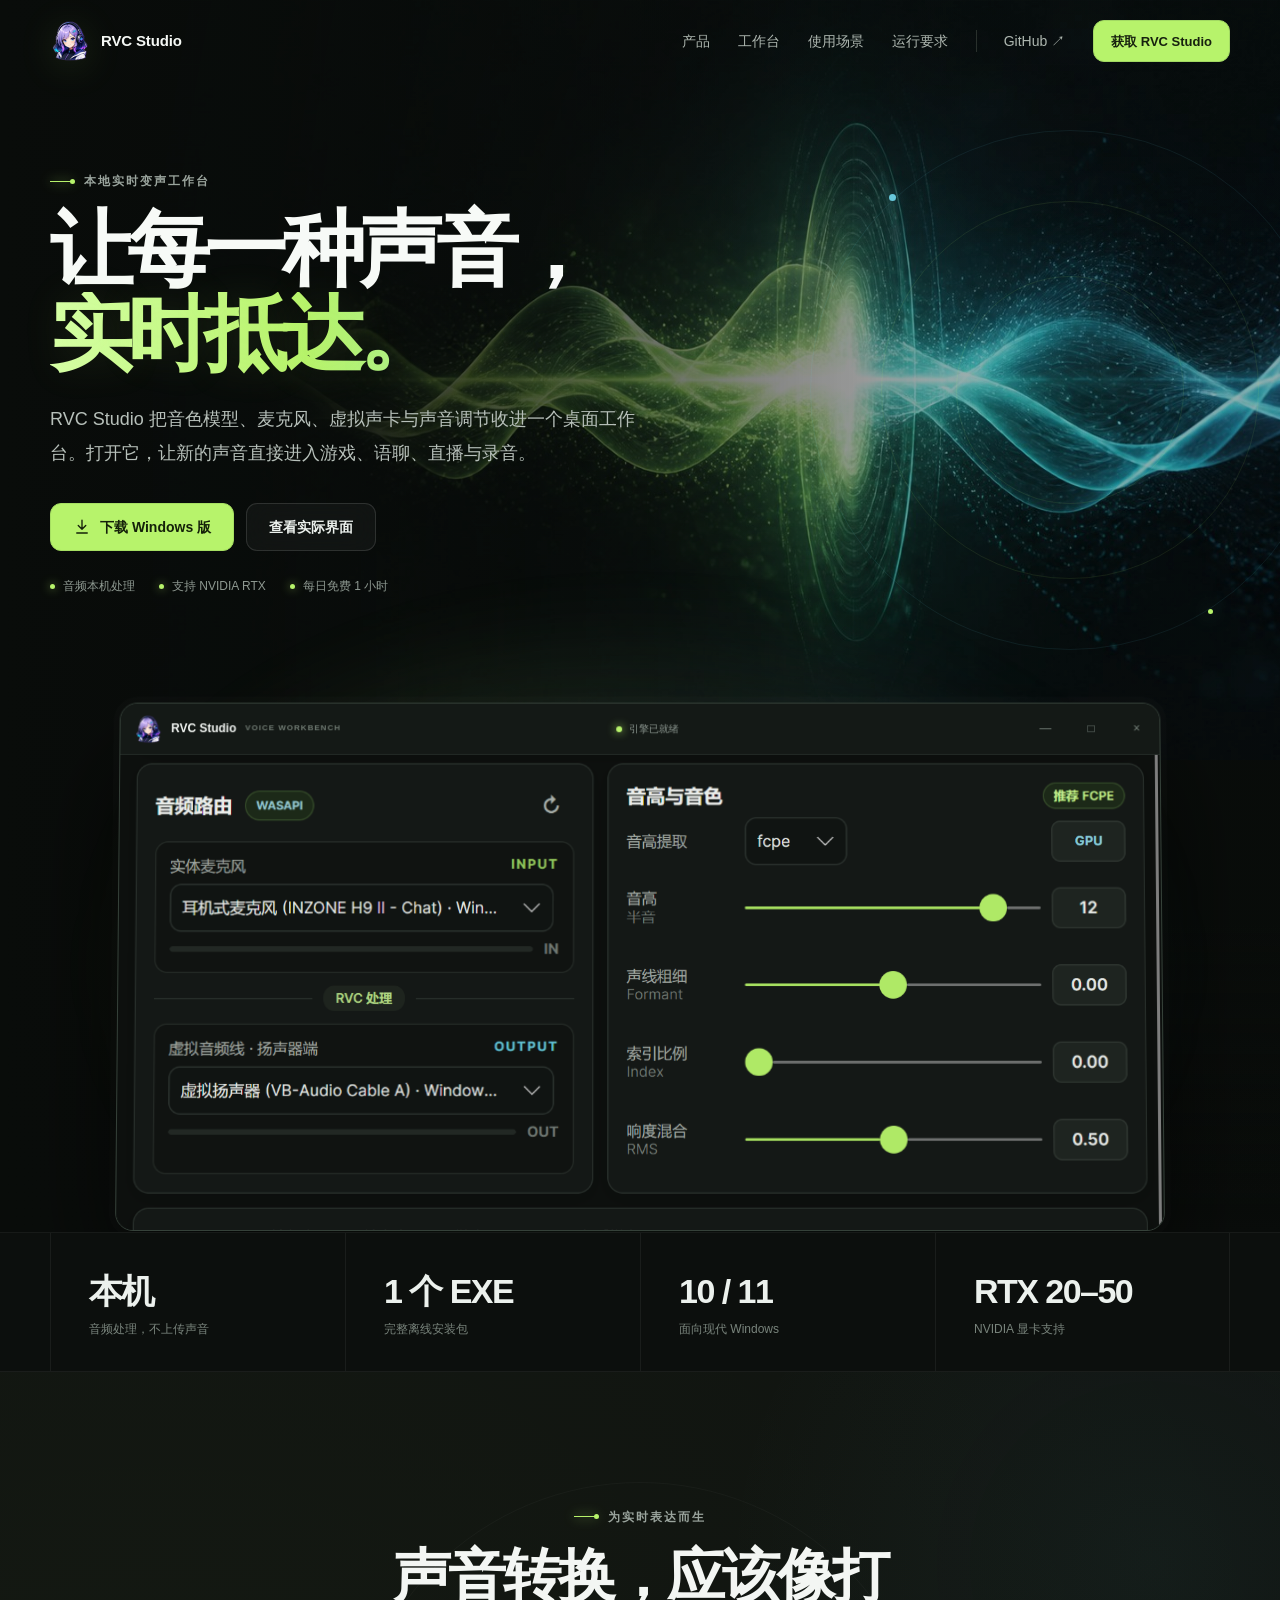
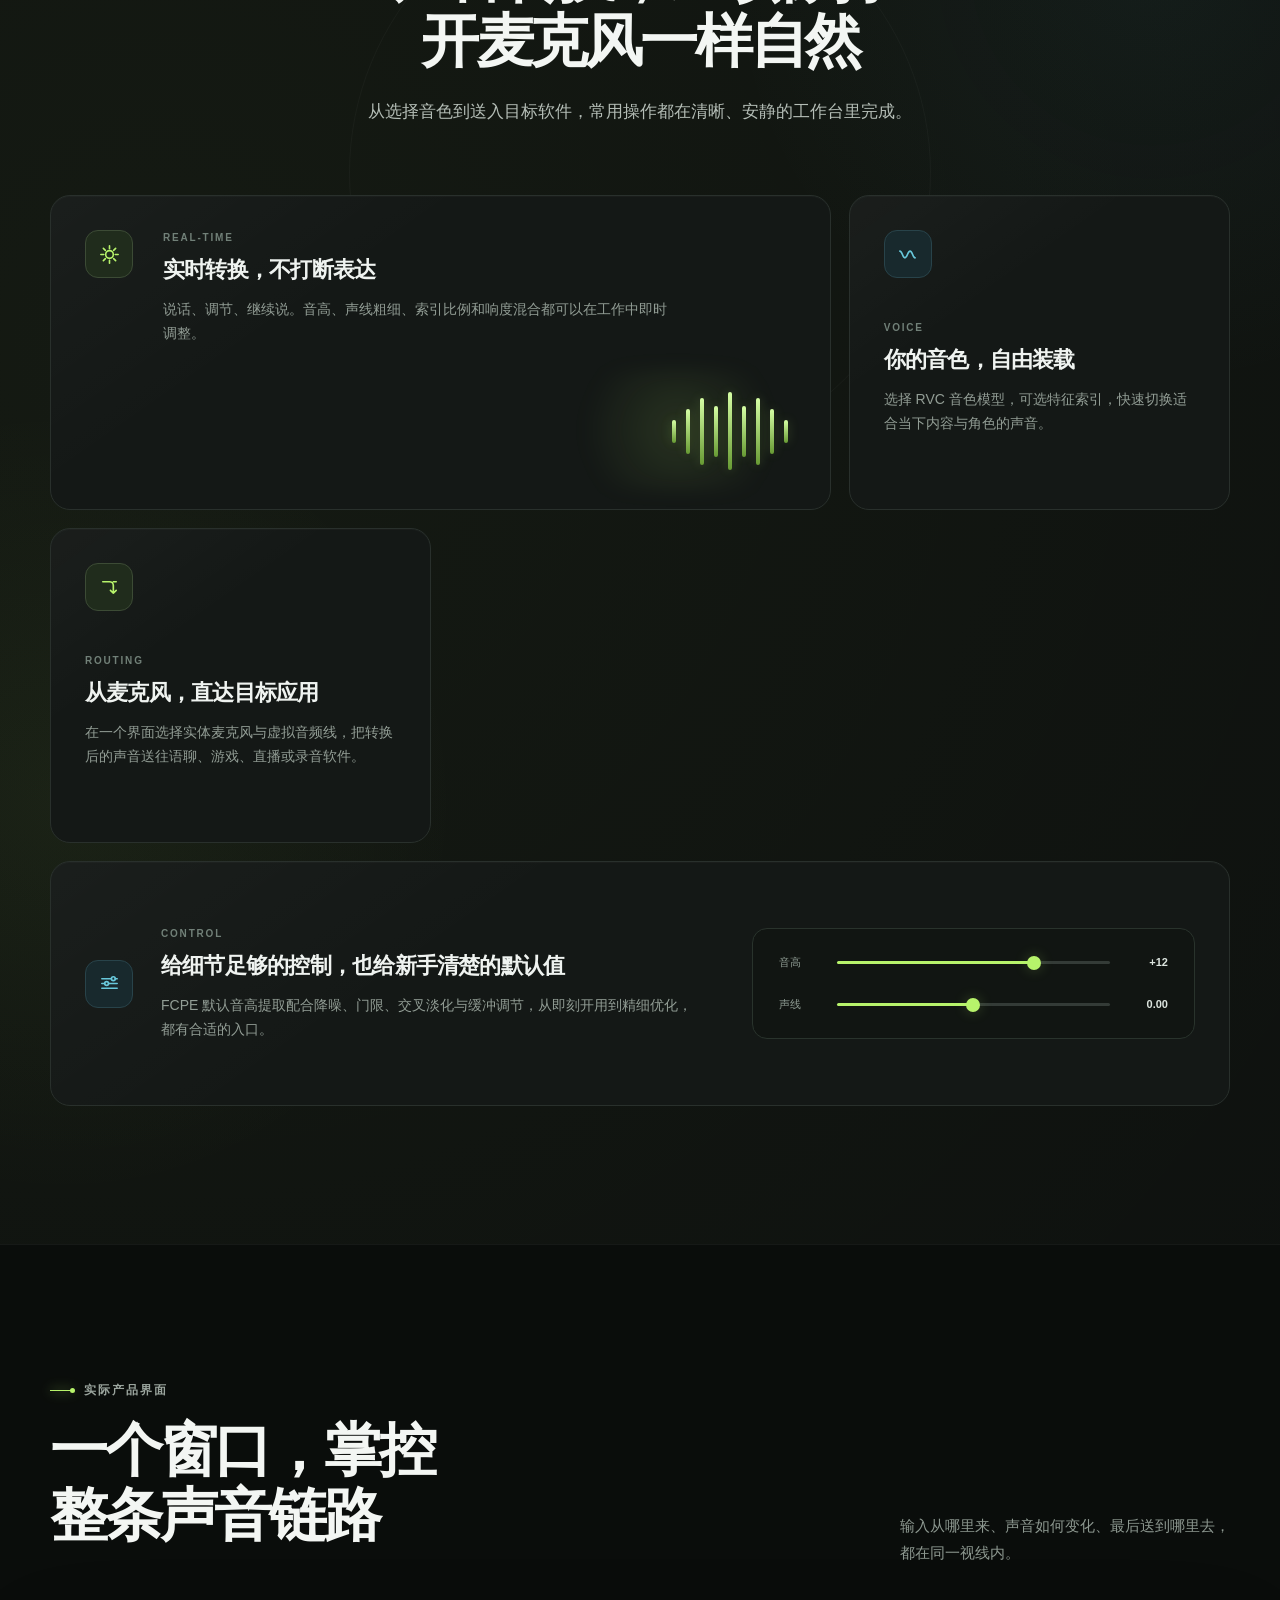
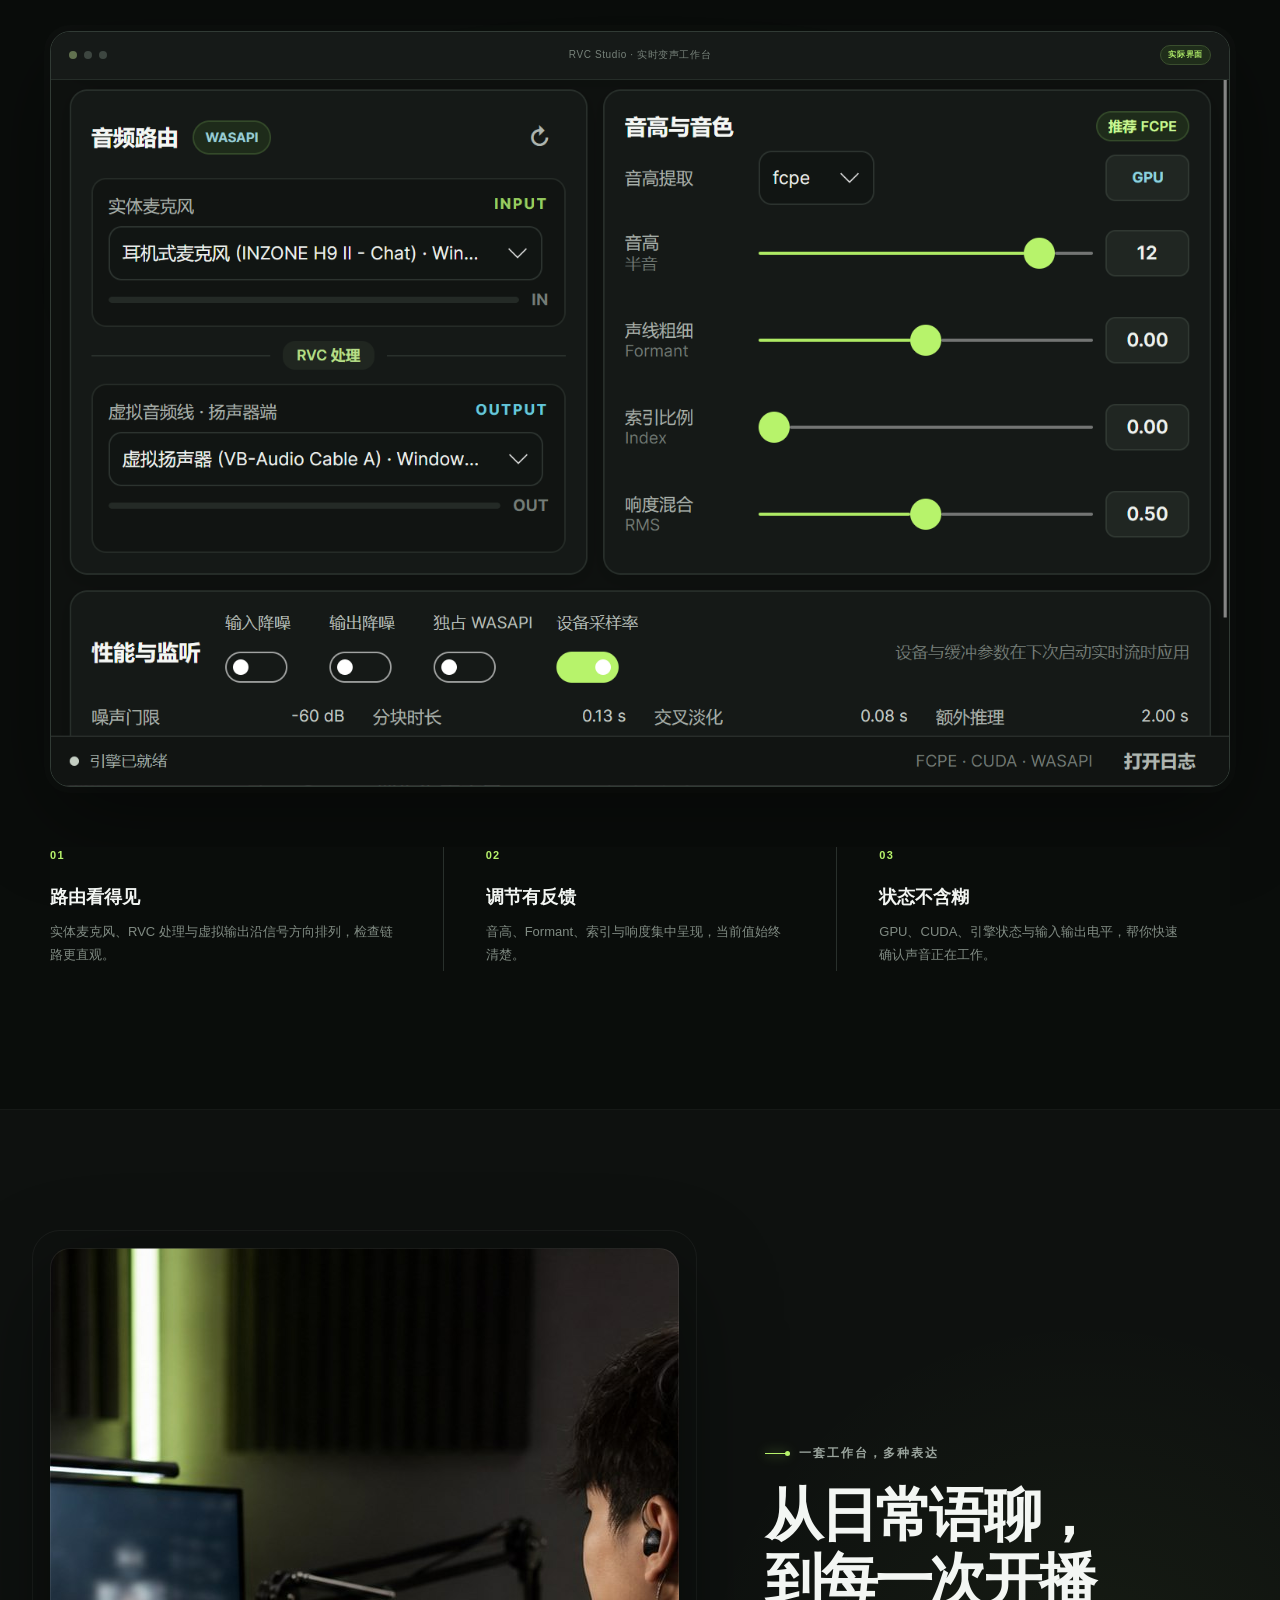
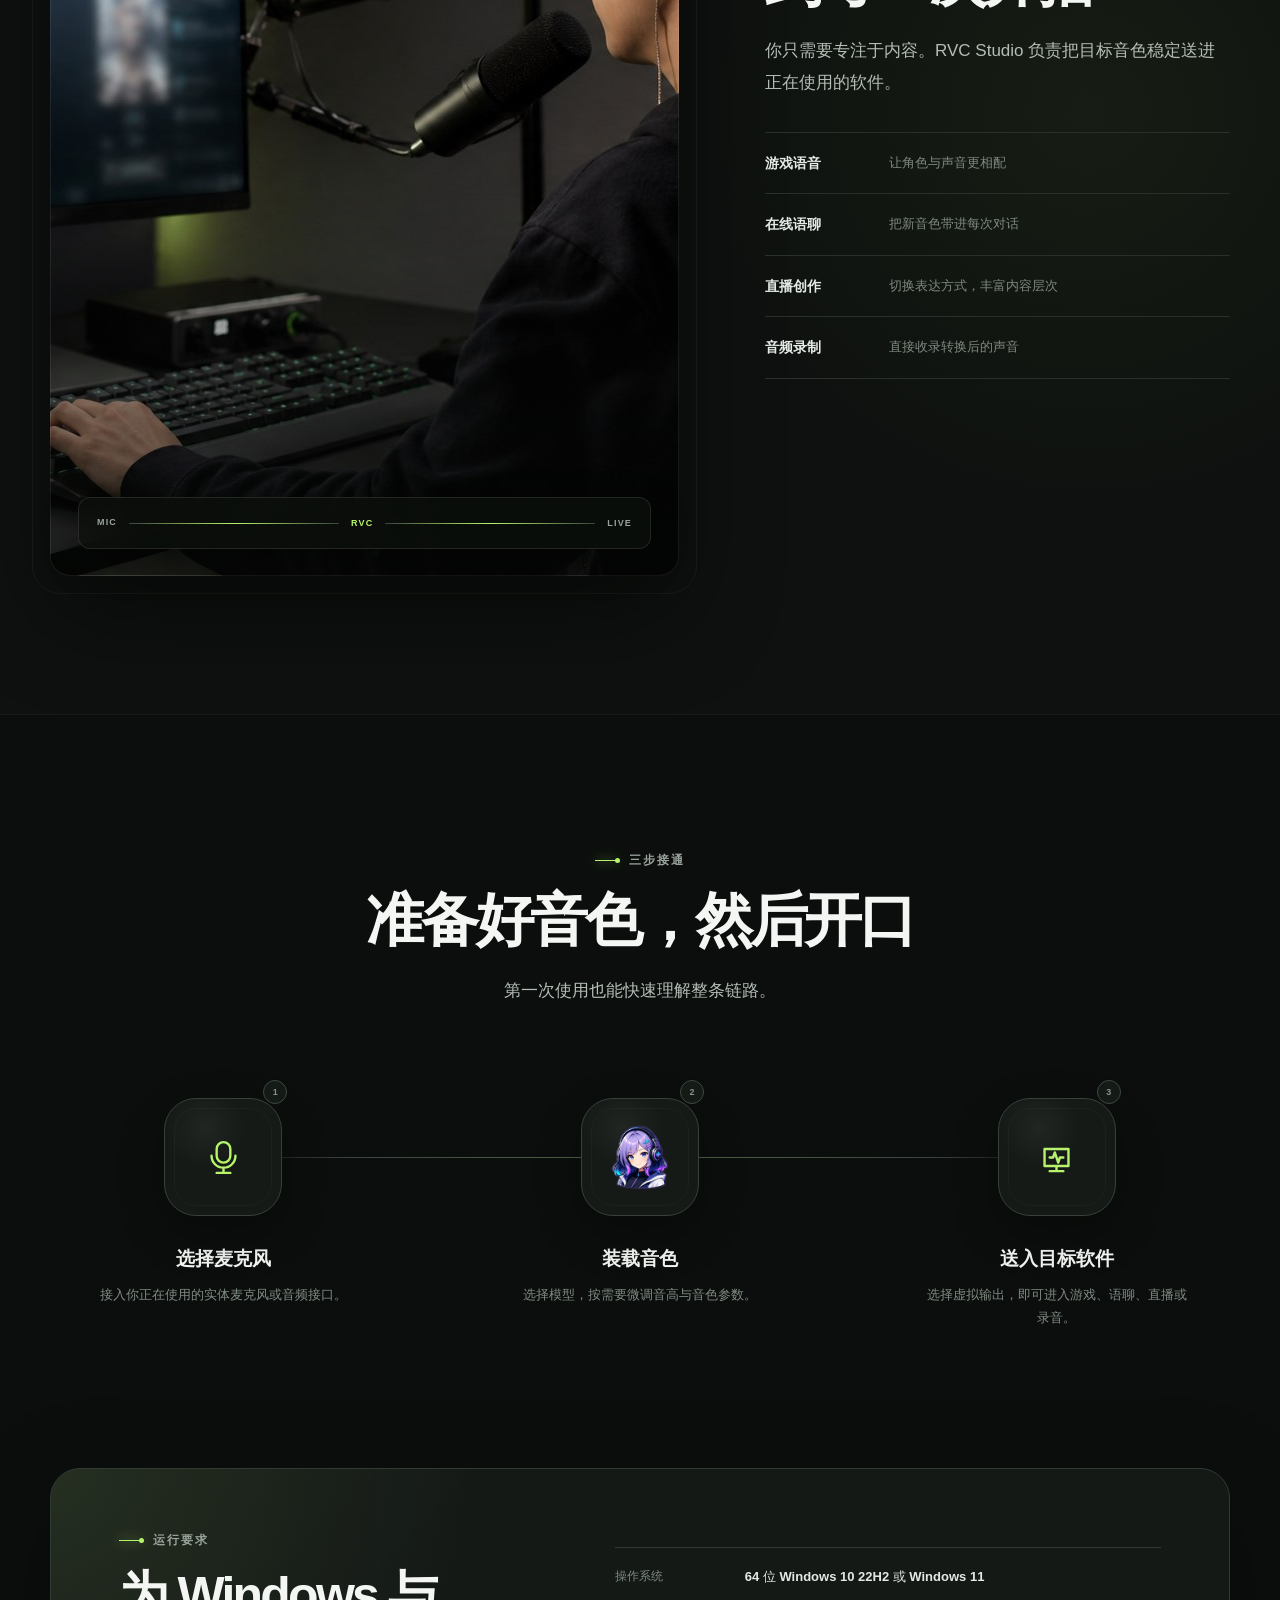
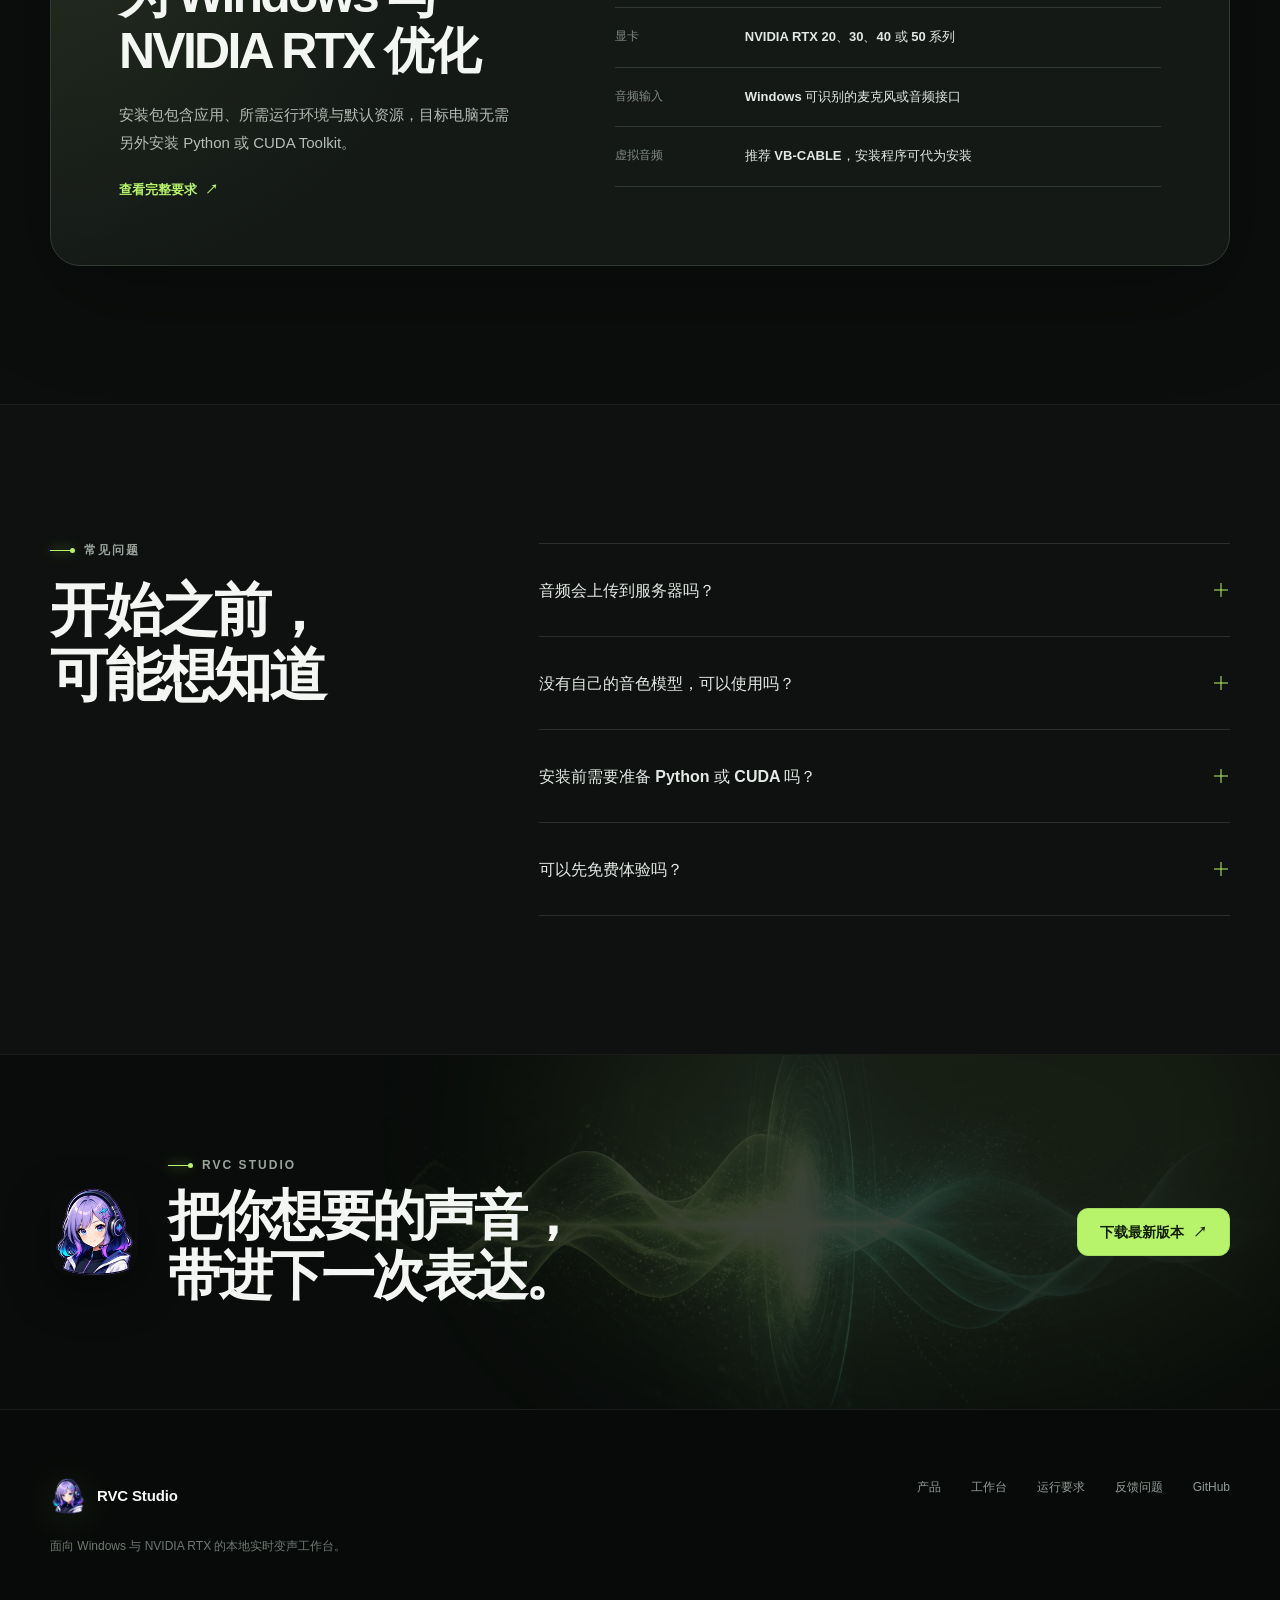
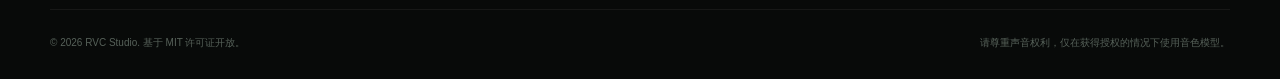
==== docs/index.html @ 5ab7fc89 "Add RVC Studio product website" ====
<!doctype html>
<html lang="zh-CN">
  <head>
    <meta charset="utf-8" />
    <meta name="viewport" content="width=device-width, initial-scale=1" />
    <meta
      name="description"
      content="RVC Studio 是面向 Windows 与 NVIDIA RTX 的本地实时变声工作台。一个窗口完成音色模型、音频路由与声音调节。"
    />
    <meta name="theme-color" content="#0e110f" />
    <meta property="og:type" content="website" />
    <meta property="og:locale" content="zh_CN" />
    <meta property="og:title" content="RVC Studio｜本地实时变声工作台" />
    <meta
      property="og:description"
      content="从麦克风到游戏、语聊、直播与录音，让你的声音实时抵达。"
    />
    <meta
      property="og:image"
      content="https://3egirlsdream.github.io/RvcStudio/assets/hero-wave.jpg"
    />
    <meta name="twitter:card" content="summary_large_image" />
    <title>RVC Studio｜本地实时变声工作台</title>
    <link rel="icon" type="image/png" href="assets/favicon.png" />
    <link rel="stylesheet" href="assets/styles.css" />
    <script src="assets/main.js" defer></script>
  </head>
  <body>
    <a class="skip-link" href="#main">跳到主要内容</a>

    <header class="site-header" data-header>
      <div class="nav-shell">
        <a class="brand" href="#top" aria-label="RVC Studio 首页">
          <img src="assets/rvc-studio-logo.png" alt="" width="40" height="40" />
          <span>RVC Studio</span>
        </a>

        <button
          class="nav-toggle"
          type="button"
          aria-label="打开导航"
          aria-expanded="false"
          aria-controls="site-nav"
          data-nav-toggle
        >
          <span></span><span></span>
        </button>

        <nav class="site-nav" id="site-nav" aria-label="主要导航" data-nav>
          <a href="#product">产品</a>
          <a href="#workspace">工作台</a>
          <a href="#scenes">使用场景</a>
          <a href="#requirements">运行要求</a>
          <a
            class="nav-github"
            href="https://github.com/3egirlsdream/RvcStudio"
            target="_blank"
            rel="noreferrer"
          >GitHub <span aria-hidden="true">↗</span></a>
          <a
            class="button button-small"
            href="https://github.com/3egirlsdream/RvcStudio/releases/latest"
            target="_blank"
            rel="noreferrer"
          >获取 RVC Studio</a>
        </nav>
      </div>
    </header>

    <main id="main">
      <section class="hero" id="top" aria-labelledby="hero-title">
        <div class="hero-backdrop" aria-hidden="true"></div>
        <div class="hero-grid" aria-hidden="true"></div>
        <div class="shell hero-content">
          <div class="hero-copy" data-reveal>
            <div class="eyebrow"><span></span> 本地实时变声工作台</div>
            <h1 id="hero-title">让每一种声音，<em>实时抵达。</em></h1>
            <p>
              RVC Studio 把音色模型、麦克风、虚拟声卡与声音调节收进一个桌面工作台。打开它，让新的声音直接进入游戏、语聊、直播与录音。
            </p>
            <div class="hero-actions">
              <a
                class="button button-primary"
                href="https://github.com/3egirlsdream/RvcStudio/releases/latest"
                target="_blank"
                rel="noreferrer"
              >
                <svg viewBox="0 0 24 24" aria-hidden="true"><path d="M12 3v12m0 0 5-5m-5 5-5-5M5 20h14" /></svg>
                下载 Windows 版
              </a>
              <a class="button button-quiet" href="#workspace">查看实际界面</a>
            </div>
            <div class="hero-notes" aria-label="产品特点">
              <span><i></i> 音频本机处理</span>
              <span><i></i> 支持 NVIDIA RTX</span>
              <span><i></i> 每日免费 1 小时</span>
            </div>
          </div>

          <div class="hero-orbit" aria-hidden="true">
            <span class="orbit-dot orbit-dot-one"></span>
            <span class="orbit-dot orbit-dot-two"></span>
          </div>

          <div class="app-stage" data-reveal>
            <div class="app-glow" aria-hidden="true"></div>
            <div class="window-frame">
              <div class="window-bar">
                <div class="window-brand">
                  <img src="assets/rvc-studio-logo.png" alt="" width="28" height="28" />
                  <span>RVC Studio</span>
                  <b>VOICE WORKBENCH</b>
                </div>
                <div class="window-status"><i></i> 引擎已就绪</div>
                <div class="window-controls" aria-hidden="true"><span>—</span><span>□</span><span>×</span></div>
              </div>
              <img
                src="assets/rvc-studio-workbench.png"
                alt="RVC Studio 实际工作台界面，展示音频路由、音高与音色、性能与监听控制"
                width="1515"
                height="909"
              />
            </div>
          </div>
        </div>
      </section>

      <section class="proof-strip" aria-label="RVC Studio 产品信息">
        <div class="shell proof-grid">
          <div data-reveal>
            <strong>本机</strong>
            <span>音频处理，不上传声音</span>
          </div>
          <div data-reveal>
            <strong>1 个 EXE</strong>
            <span>完整离线安装包</span>
          </div>
          <div data-reveal>
            <strong>10 / 11</strong>
            <span>面向现代 Windows</span>
          </div>
          <div data-reveal>
            <strong>RTX 20–50</strong>
            <span>NVIDIA 显卡支持</span>
          </div>
        </div>
      </section>

      <section class="section product-section" id="product" aria-labelledby="product-title">
        <div class="shell">
          <div class="section-heading centered" data-reveal>
            <div class="eyebrow"><span></span> 为实时表达而生</div>
            <h2 id="product-title">声音转换，应该像打开麦克风一样自然</h2>
            <p>从选择音色到送入目标软件，常用操作都在清晰、安静的工作台里完成。</p>
          </div>

          <div class="feature-grid">
            <article class="feature-card feature-card-large" data-reveal>
              <div class="feature-icon">
                <svg viewBox="0 0 24 24" aria-hidden="true"><path d="M12 3v3m0 12v3M3 12h3m12 0h3M5.6 5.6l2.1 2.1m8.6 8.6 2.1 2.1m0-12.8-2.1 2.1m-8.6 8.6-2.1 2.1" /><circle cx="12" cy="12" r="4" /></svg>
              </div>
              <div>
                <small>REAL-TIME</small>
                <h3>实时转换，不打断表达</h3>
                <p>说话、调节、继续说。音高、声线粗细、索引比例和响度混合都可以在工作中即时调整。</p>
              </div>
              <div class="mini-wave" aria-hidden="true">
                <span></span><span></span><span></span><span></span><span></span><span></span><span></span><span></span><span></span>
              </div>
            </article>

            <article class="feature-card" data-reveal>
              <div class="feature-icon feature-icon-cyan">
                <svg viewBox="0 0 24 24" aria-hidden="true"><path d="M4 8.5c2.7 0 2.7 7 5.3 7s2.7-7 5.4-7 2.6 7 5.3 7" /></svg>
              </div>
              <small>VOICE</small>
              <h3>你的音色，自由装载</h3>
              <p>选择 RVC 音色模型，可选特征索引，快速切换适合当下内容与角色的声音。</p>
            </article>

            <article class="feature-card" data-reveal>
              <div class="feature-icon">
                <svg viewBox="0 0 24 24" aria-hidden="true"><path d="M5 6h7a4 4 0 0 1 4 4v8m0 0-3-3m3 3 3-3M19 6h-3" /></svg>
              </div>
              <small>ROUTING</small>
              <h3>从麦克风，直达目标应用</h3>
              <p>在一个界面选择实体麦克风与虚拟音频线，把转换后的声音送往语聊、游戏、直播或录音软件。</p>
            </article>

            <article class="feature-card feature-card-wide" data-reveal>
              <div class="feature-icon feature-icon-cyan">
                <svg viewBox="0 0 24 24" aria-hidden="true"><path d="M4 7h10M4 17h16M18 7h2M4 12h3m4 0h9" /><circle cx="16" cy="7" r="2" /><circle cx="9" cy="12" r="2" /></svg>
              </div>
              <div>
                <small>CONTROL</small>
                <h3>给细节足够的控制，也给新手清楚的默认值</h3>
                <p>FCPE 默认音高提取配合降噪、门限、交叉淡化与缓冲调节，从即刻开用到精细优化，都有合适的入口。</p>
              </div>
              <div class="control-demo" aria-hidden="true">
                <div><span>音高</span><i style="--value: 72%"></i><b>+12</b></div>
                <div><span>声线</span><i style="--value: 50%"></i><b>0.00</b></div>
              </div>
            </article>
          </div>
        </div>
      </section>

      <section class="section workspace-section" id="workspace" aria-labelledby="workspace-title">
        <div class="shell">
          <div class="workspace-intro">
            <div class="section-heading" data-reveal>
              <div class="eyebrow"><span></span> 实际产品界面</div>
              <h2 id="workspace-title">一个窗口，掌控整条声音链路</h2>
            </div>
            <p data-reveal>输入从哪里来、声音如何变化、最后送到哪里去，都在同一视线内。</p>
          </div>

          <div class="workspace-frame" data-reveal>
            <div class="workspace-toolbar">
              <div><span></span><span></span><span></span></div>
              <p>RVC Studio · 实时变声工作台</p>
              <b>实际界面</b>
            </div>
            <img
              src="assets/rvc-studio-workbench.png"
              alt="RVC Studio 工作台实际截图"
              width="1515"
              height="909"
              loading="lazy"
            />
          </div>

          <div class="workspace-points">
            <article data-reveal>
              <span>01</span>
              <h3>路由看得见</h3>
              <p>实体麦克风、RVC 处理与虚拟输出沿信号方向排列，检查链路更直观。</p>
            </article>
            <article data-reveal>
              <span>02</span>
              <h3>调节有反馈</h3>
              <p>音高、Formant、索引与响度集中呈现，当前值始终清楚。</p>
            </article>
            <article data-reveal>
              <span>03</span>
              <h3>状态不含糊</h3>
              <p>GPU、CUDA、引擎状态与输入输出电平，帮你快速确认声音正在工作。</p>
            </article>
          </div>
        </div>
      </section>

      <section class="section scenes-section" id="scenes" aria-labelledby="scenes-title">
        <div class="shell scene-layout">
          <div class="scene-visual" data-reveal>
            <img
              src="assets/creator-studio.jpg"
              alt="创作者在桌面工作室中使用麦克风进行语音内容创作"
              width="1695"
              height="928"
              loading="lazy"
            />
            <div class="scene-signal" aria-hidden="true">
              <span>MIC</span><i></i><strong>RVC</strong><i></i><span>LIVE</span>
            </div>
          </div>
          <div class="scene-copy" data-reveal>
            <div class="eyebrow"><span></span> 一套工作台，多种表达</div>
            <h2 id="scenes-title">从日常语聊，到每一次开播</h2>
            <p>你只需要专注于内容。RVC Studio 负责把目标音色稳定送进正在使用的软件。</p>
            <div class="scene-list">
              <div><b>游戏语音</b><span>让角色与声音更相配</span></div>
              <div><b>在线语聊</b><span>把新音色带进每次对话</span></div>
              <div><b>直播创作</b><span>切换表达方式，丰富内容层次</span></div>
              <div><b>音频录制</b><span>直接收录转换后的声音</span></div>
            </div>
          </div>
        </div>
      </section>

      <section class="section route-section" aria-labelledby="route-title">
        <div class="shell">
          <div class="section-heading centered" data-reveal>
            <div class="eyebrow"><span></span> 三步接通</div>
            <h2 id="route-title">准备好音色，然后开口</h2>
            <p>第一次使用也能快速理解整条链路。</p>
          </div>
          <ol class="route-flow">
            <li data-reveal>
              <span>1</span>
              <div class="route-icon">
                <svg viewBox="0 0 24 24" aria-hidden="true"><rect x="8" y="3" width="8" height="12" rx="4" /><path d="M5 11a7 7 0 0 0 14 0M12 18v3m-4 0h8" /></svg>
              </div>
              <h3>选择麦克风</h3>
              <p>接入你正在使用的实体麦克风或音频接口。</p>
            </li>
            <li data-reveal>
              <span>2</span>
              <div class="route-icon route-icon-mark"><img src="assets/rvc-studio-logo.png" alt="" width="64" height="64" /></div>
              <h3>装载音色</h3>
              <p>选择模型，按需要微调音高与音色参数。</p>
            </li>
            <li data-reveal>
              <span>3</span>
              <div class="route-icon">
                <svg viewBox="0 0 24 24" aria-hidden="true"><path d="M5 7h14v10H5zM8 20h8M12 17v3" /><path d="M8 12h2l1-3 2 6 1-3h2" /></svg>
              </div>
              <h3>送入目标软件</h3>
              <p>选择虚拟输出，即可进入游戏、语聊、直播或录音。</p>
            </li>
          </ol>
        </div>
      </section>

      <section class="section requirements-section" id="requirements" aria-labelledby="requirements-title">
        <div class="shell requirements-card" data-reveal>
          <div class="requirements-copy">
            <div class="eyebrow"><span></span> 运行要求</div>
            <h2 id="requirements-title">为 Windows 与 NVIDIA RTX 优化</h2>
            <p>安装包包含应用、所需运行环境与默认资源，目标电脑无需另外安装 Python 或 CUDA Toolkit。</p>
            <a
              class="text-link"
              href="https://github.com/3egirlsdream/RvcStudio#运行要求"
              target="_blank"
              rel="noreferrer"
            >查看完整要求 <span aria-hidden="true">↗</span></a>
          </div>
          <dl class="requirements-list">
            <div><dt>操作系统</dt><dd>64 位 Windows 10 22H2 或 Windows 11</dd></div>
            <div><dt>显卡</dt><dd>NVIDIA RTX 20、30、40 或 50 系列</dd></div>
            <div><dt>音频输入</dt><dd>Windows 可识别的麦克风或音频接口</dd></div>
            <div><dt>虚拟音频</dt><dd>推荐 VB-CABLE，安装程序可代为安装</dd></div>
          </dl>
        </div>
      </section>

      <section class="section faq-section" aria-labelledby="faq-title">
        <div class="shell faq-layout">
          <div class="section-heading" data-reveal>
            <div class="eyebrow"><span></span> 常见问题</div>
            <h2 id="faq-title">开始之前，可能想知道</h2>
          </div>
          <div class="faq-list" data-faq>
            <details data-reveal>
              <summary>音频会上传到服务器吗？<span></span></summary>
              <p>不会。实时音频帧始终在本机完成处理。账号、会员与版本检查需要联网，但不会上传你的声音。</p>
            </details>
            <details data-reveal>
              <summary>没有自己的音色模型，可以使用吗？<span></span></summary>
              <p>可以。完整安装包包含可用的默认模型与索引，也可以随时换成自己的 RVC 音色资源。</p>
            </details>
            <details data-reveal>
              <summary>安装前需要准备 Python 或 CUDA 吗？<span></span></summary>
              <p>不需要。离线安装包已经包含程序与所需运行环境，按安装向导完成即可。</p>
            </details>
            <details data-reveal>
              <summary>可以先免费体验吗？<span></span></summary>
              <p>可以。未开通会员的设备每天有 1 小时免费实时变声额度，只在实时音频流运行时计时。</p>
            </details>
          </div>
        </div>
      </section>

      <section class="final-cta" id="download" aria-labelledby="download-title">
        <div class="final-wave" aria-hidden="true"></div>
        <div class="shell final-content" data-reveal>
          <img src="assets/rvc-studio-logo.png" alt="" width="88" height="88" loading="lazy" />
          <div>
            <div class="eyebrow"><span></span> RVC STUDIO</div>
            <h2 id="download-title">把你想要的声音，带进下一次表达。</h2>
          </div>
          <a
            class="button button-primary"
            href="https://github.com/3egirlsdream/RvcStudio/releases/latest"
            target="_blank"
            rel="noreferrer"
          >下载最新版本 <span aria-hidden="true">↗</span></a>
        </div>
      </section>
    </main>

    <footer class="site-footer">
      <div class="shell footer-main">
        <div>
          <a class="brand" href="#top">
            <img src="assets/rvc-studio-logo.png" alt="" width="36" height="36" loading="lazy" />
            <span>RVC Studio</span>
          </a>
          <p>面向 Windows 与 NVIDIA RTX 的本地实时变声工作台。</p>
        </div>
        <nav aria-label="页脚导航">
          <a href="#product">产品</a>
          <a href="#workspace">工作台</a>
          <a href="#requirements">运行要求</a>
          <a href="https://github.com/3egirlsdream/RvcStudio/issues" target="_blank" rel="noreferrer">反馈问题</a>
          <a href="https://github.com/3egirlsdream/RvcStudio" target="_blank" rel="noreferrer">GitHub</a>
        </nav>
      </div>
      <div class="shell footer-bottom">
        <p>© <span data-year></span> RVC Studio. 基于 MIT 许可证开放。</p>
        <p>请尊重声音权利，仅在获得授权的情况下使用音色模型。</p>
      </div>
    </footer>
  </body>
</html>
---- docs/assets/styles.css ----
:root {
  color-scheme: dark;
  --canvas: #0e110f;
  --canvas-deep: #090c0a;
  --surface: #141816;
  --surface-raised: #191e1b;
  --surface-soft: #111513;
  --line: #29302c;
  --line-bright: #3b463f;
  --text: #f2f5f2;
  --text-soft: #b4bdb6;
  --muted: #7d8880;
  --lime: #b7f36b;
  --lime-soft: #d6ffa5;
  --lime-dark: #6da62e;
  --cyan: #68c8db;
  --danger: #ff8f88;
  --shell: min(1180px, calc(100vw - 48px));
  --radius-sm: 12px;
  --radius: 20px;
  --radius-lg: 30px;
  --shadow: 0 28px 90px rgb(0 0 0 / 42%);
}

* {
  box-sizing: border-box;
}

html {
  scroll-behavior: smooth;
  scroll-padding-top: 100px;
}

body {
  margin: 0;
  min-width: 320px;
  overflow-x: hidden;
  background:
    radial-gradient(circle at 12% 24%, rgb(183 243 107 / 4%), transparent 25%),
    var(--canvas);
  color: var(--text);
  font-family: Inter, ui-sans-serif, -apple-system, BlinkMacSystemFont, "Segoe UI", "Microsoft YaHei", "PingFang SC", sans-serif;
  font-size: 16px;
  line-height: 1.6;
  -webkit-font-smoothing: antialiased;
}

body.nav-open {
  overflow: hidden;
}

::selection {
  background: rgb(183 243 107 / 28%);
  color: #fff;
}

img,
svg {
  display: block;
}

img {
  max-width: 100%;
}

a {
  color: inherit;
  text-decoration: none;
}

button,
a {
  -webkit-tap-highlight-color: transparent;
}

button,
input,
textarea,
select {
  font: inherit;
}

h1,
h2,
h3,
p {
  margin-top: 0;
}

h1,
h2,
h3 {
  text-wrap: balance;
}

p {
  text-wrap: pretty;
}

.shell {
  width: var(--shell);
  margin-inline: auto;
}

.skip-link {
  position: fixed;
  z-index: 1000;
  top: 10px;
  left: 10px;
  padding: 10px 16px;
  border-radius: 8px;
  background: var(--lime);
  color: #11190a;
  font-weight: 700;
  transform: translateY(-160%);
  transition: transform 0.2s ease;
}

.skip-link:focus {
  transform: translateY(0);
}

.site-header {
  position: fixed;
  z-index: 100;
  top: 0;
  right: 0;
  left: 0;
  border-bottom: 1px solid transparent;
  transition: background-color 0.25s ease, border-color 0.25s ease, backdrop-filter 0.25s ease;
}

.site-header.is-scrolled {
  border-color: rgb(255 255 255 / 7%);
  background: rgb(10 13 11 / 78%);
  backdrop-filter: blur(20px) saturate(130%);
}

.nav-shell {
  display: flex;
  align-items: center;
  justify-content: space-between;
  width: var(--shell);
  min-height: 82px;
  margin-inline: auto;
}

.brand {
  display: inline-flex;
  gap: 11px;
  align-items: center;
  color: #f5f8f5;
  font-size: 15px;
  font-weight: 720;
  letter-spacing: -0.01em;
}

.brand img {
  border-radius: 10px;
  filter: drop-shadow(0 5px 18px rgb(183 243 107 / 12%));
}

.site-nav {
  display: flex;
  gap: 28px;
  align-items: center;
}

.site-nav > a:not(.button) {
  position: relative;
  color: #aeb7b0;
  font-size: 14px;
  font-weight: 520;
  transition: color 0.2s ease;
}

.site-nav > a:not(.button)::after {
  position: absolute;
  right: 0;
  bottom: -8px;
  left: 0;
  height: 1px;
  background: var(--lime);
  content: "";
  transform: scaleX(0);
  transform-origin: right;
  transition: transform 0.2s ease;
}

.site-nav > a:not(.button):hover,
.site-nav > a:not(.button):focus-visible {
  color: #fff;
}

.site-nav > a:not(.button):hover::after,
.site-nav > a:not(.button):focus-visible::after {
  transform: scaleX(1);
  transform-origin: left;
}

.site-nav .nav-github {
  padding-left: 27px;
  border-left: 1px solid var(--line);
}

.nav-toggle {
  display: none;
}

.button {
  display: inline-flex;
  gap: 9px;
  align-items: center;
  justify-content: center;
  min-height: 48px;
  padding: 0 22px;
  border: 1px solid var(--line-bright);
  border-radius: 11px;
  background: rgb(28 34 30 / 70%);
  color: #ecf1ed;
  font-size: 14px;
  font-weight: 700;
  line-height: 1;
  white-space: nowrap;
  transition: border-color 0.2s ease, background-color 0.2s ease, color 0.2s ease, transform 0.2s ease, box-shadow 0.2s ease;
}

.button:hover {
  border-color: #56635b;
  background: #252c28;
  transform: translateY(-2px);
}

.button:focus-visible,
.site-nav a:focus-visible,
.text-link:focus-visible,
summary:focus-visible {
  outline: 2px solid var(--lime);
  outline-offset: 4px;
}

.button svg {
  width: 18px;
  height: 18px;
  fill: none;
  stroke: currentcolor;
  stroke-linecap: round;
  stroke-linejoin: round;
  stroke-width: 1.8;
}

.button-small {
  min-height: 42px;
  padding-inline: 17px;
  border-color: #a2d963;
  background: var(--lime);
  color: #17210e;
  font-size: 13px;
}

.button-small:hover,
.button-primary:hover {
  border-color: var(--lime-soft);
  background: var(--lime-soft);
  color: #121b0a;
  box-shadow: 0 10px 35px rgb(183 243 107 / 20%);
}

.button-primary {
  border-color: #a6df62;
  background: var(--lime);
  color: #142009;
}

.button-quiet {
  border-color: rgb(255 255 255 / 12%);
  background: rgb(255 255 255 / 4%);
  backdrop-filter: blur(14px);
}

.hero {
  position: relative;
  min-height: 1050px;
  overflow: clip;
  border-bottom: 1px solid rgb(255 255 255 / 6%);
  background: var(--canvas-deep);
}

.hero::before {
  position: absolute;
  z-index: 1;
  inset: 0;
  background:
    linear-gradient(90deg, #090c0a 0%, rgb(9 12 10 / 88%) 20%, rgb(9 12 10 / 14%) 76%),
    linear-gradient(0deg, #090c0a 0%, transparent 25%, transparent 78%, rgb(9 12 10 / 20%) 100%);
  content: "";
  pointer-events: none;
}

.hero-backdrop {
  position: absolute;
  inset: 0;
  background-image: url("hero-wave.jpg");
  background-position: 50% 0;
  background-repeat: no-repeat;
  background-size: auto 760px;
  filter: saturate(0.9) contrast(1.03);
  opacity: 0.78;
}

.hero-grid {
  position: absolute;
  inset: 0;
  background-image:
    linear-gradient(rgb(255 255 255 / 2.3%) 1px, transparent 1px),
    linear-gradient(90deg, rgb(255 255 255 / 2.3%) 1px, transparent 1px);
  background-size: 64px 64px;
  mask-image: linear-gradient(to bottom, rgb(0 0 0 / 48%), transparent 72%);
  opacity: 0.36;
}

.hero-content {
  position: relative;
  z-index: 2;
  padding-top: 174px;
}

.hero-copy {
  position: relative;
  z-index: 3;
  width: min(675px, 60vw);
}

.eyebrow {
  display: flex;
  gap: 10px;
  align-items: center;
  margin-bottom: 20px;
  color: #9aa49d;
  font-size: 12px;
  font-weight: 800;
  letter-spacing: 0.17em;
  line-height: 1.2;
  text-transform: uppercase;
}

.eyebrow span {
  position: relative;
  width: 24px;
  height: 1px;
  background: var(--lime);
  box-shadow: 0 0 12px var(--lime);
}

.eyebrow span::after {
  position: absolute;
  top: -2px;
  right: -1px;
  width: 5px;
  height: 5px;
  border-radius: 50%;
  background: var(--lime);
  content: "";
}

.hero h1 {
  max-width: 720px;
  margin-bottom: 27px;
  color: #f7faf7;
  font-size: clamp(52px, 6.5vw, 88px);
  font-weight: 730;
  letter-spacing: -0.07em;
  line-height: 1.01;
}

.hero h1 em {
  display: block;
  background: linear-gradient(90deg, #d6ffa6 0%, var(--lime) 38%, #8ee4d6 100%);
  background-clip: text;
  color: transparent;
  font-style: normal;
  text-shadow: 0 0 42px rgb(183 243 107 / 10%);
}

.hero-copy > p {
  max-width: 610px;
  margin-bottom: 33px;
  color: #b7c0ba;
  font-size: 18px;
  line-height: 1.85;
}

.hero-actions {
  display: flex;
  flex-wrap: wrap;
  gap: 12px;
}

.hero-notes {
  display: flex;
  flex-wrap: wrap;
  gap: 24px;
  margin-top: 26px;
  color: #8e9991;
  font-size: 12px;
}

.hero-notes span {
  display: inline-flex;
  gap: 8px;
  align-items: center;
}

.hero-notes i {
  width: 5px;
  height: 5px;
  border-radius: 50%;
  background: var(--lime);
  box-shadow: 0 0 10px rgb(183 243 107 / 70%);
}

.hero-orbit {
  position: absolute;
  z-index: 0;
  top: 130px;
  right: -100px;
  width: 520px;
  height: 520px;
  border: 1px solid rgb(104 200 219 / 9%);
  border-radius: 50%;
  animation: orbit-spin 32s linear infinite;
}

.hero-orbit::before,
.hero-orbit::after {
  position: absolute;
  border: 1px solid rgb(183 243 107 / 9%);
  border-radius: inherit;
  content: "";
}

.hero-orbit::before {
  inset: 70px;
}

.hero-orbit::after {
  inset: 145px;
}

.orbit-dot {
  position: absolute;
  border-radius: 50%;
  background: var(--cyan);
  box-shadow: 0 0 18px rgb(104 200 219 / 65%);
}

.orbit-dot-one {
  top: 63px;
  left: 78px;
  width: 7px;
  height: 7px;
}

.orbit-dot-two {
  right: 116px;
  bottom: 35px;
  width: 5px;
  height: 5px;
  background: var(--lime);
}

@keyframes orbit-spin {
  to { transform: rotate(360deg); }
}

.app-stage {
  position: relative;
  z-index: 3;
  width: min(1050px, 92vw);
  margin: 104px auto 0;
  perspective: 1500px;
}

.app-glow {
  position: absolute;
  z-index: -1;
  inset: -30px 5%;
  border-radius: 48%;
  background: linear-gradient(90deg, rgb(183 243 107 / 16%), rgb(104 200 219 / 14%));
  filter: blur(60px);
  opacity: 0.75;
}

.window-frame {
  position: relative;
  overflow: hidden;
  border: 1px solid #354139;
  border-radius: 18px;
  background: #101412;
  box-shadow:
    0 55px 120px rgb(0 0 0 / 65%),
    0 0 0 6px rgb(255 255 255 / 1.5%),
    inset 0 1px 0 rgb(255 255 255 / 7%);
  transform: rotateX(1.5deg);
  transform-origin: bottom center;
}

.window-frame > img {
  width: 100%;
  height: auto;
  aspect-ratio: 1515 / 690;
  object-fit: cover;
  object-position: top;
  opacity: 0.96;
}

.window-bar {
  display: grid;
  grid-template-columns: 1fr auto 1fr;
  align-items: center;
  height: 52px;
  padding-left: 14px;
  border-bottom: 1px solid #232a26;
  background: #141916;
}

.window-brand {
  display: flex;
  gap: 9px;
  align-items: center;
  min-width: 0;
  font-size: 12px;
  font-weight: 720;
}

.window-brand img {
  border-radius: 7px;
}

.window-brand b {
  color: #6f7a72;
  font-size: 8px;
  letter-spacing: 0.13em;
}

.window-status {
  display: flex;
  gap: 7px;
  align-items: center;
  color: #8d9891;
  font-size: 10px;
}

.window-status i {
  width: 6px;
  height: 6px;
  border-radius: 50%;
  background: var(--lime);
  box-shadow: 0 0 10px var(--lime);
}

.window-controls {
  display: flex;
  align-items: stretch;
  justify-content: flex-end;
  height: 100%;
  color: #758079;
}

.window-controls span {
  display: grid;
  width: 46px;
  place-items: center;
  font-size: 12px;
}

.proof-strip {
  position: relative;
  z-index: 4;
  border-bottom: 1px solid rgb(255 255 255 / 6%);
  background: #0c0f0d;
}

.proof-grid {
  display: grid;
  grid-template-columns: repeat(4, 1fr);
}

.proof-grid > div {
  display: flex;
  min-height: 138px;
  padding: 31px 38px;
  border-left: 1px solid rgb(255 255 255 / 6%);
  flex-direction: column;
  justify-content: center;
}

.proof-grid > div:last-child {
  border-right: 1px solid rgb(255 255 255 / 6%);
}

.proof-grid strong {
  margin-bottom: 2px;
  color: #ecf1ed;
  font-size: clamp(22px, 2.8vw, 34px);
  font-weight: 690;
  letter-spacing: -0.045em;
}

.proof-grid span {
  color: #79847c;
  font-size: 12px;
}

.section {
  position: relative;
  padding: 138px 0;
}

.section-heading {
  max-width: 650px;
}

.section-heading.centered {
  margin-inline: auto;
  text-align: center;
}

.section-heading.centered .eyebrow {
  justify-content: center;
}

.section-heading h2,
.requirements-copy h2,
.scene-copy h2,
.final-content h2 {
  margin-bottom: 22px;
  color: #f3f6f3;
  font-size: clamp(36px, 4.8vw, 58px);
  font-weight: 690;
  letter-spacing: -0.055em;
  line-height: 1.12;
}

.section-heading > p,
.scene-copy > p,
.requirements-copy > p {
  color: var(--text-soft);
  font-size: 17px;
  line-height: 1.85;
}

.product-section {
  overflow: hidden;
  background:
    radial-gradient(circle at 90% 13%, rgb(104 200 219 / 5%), transparent 25%),
    radial-gradient(circle at 5% 70%, rgb(183 243 107 / 5%), transparent 25%);
}

.product-section::before {
  position: absolute;
  top: 110px;
  left: 50%;
  width: 580px;
  height: 580px;
  border: 1px solid rgb(255 255 255 / 3%);
  border-radius: 50%;
  content: "";
  transform: translateX(-50%);
  pointer-events: none;
}

.feature-grid {
  display: grid;
  grid-template-columns: repeat(12, 1fr);
  gap: 18px;
  margin-top: 68px;
}

.feature-card {
  position: relative;
  display: flex;
  grid-column: span 4;
  min-height: 315px;
  overflow: hidden;
  padding: 34px;
  border: 1px solid var(--line);
  border-radius: var(--radius);
  background:
    linear-gradient(145deg, rgb(255 255 255 / 2.6%), transparent 35%),
    var(--surface);
  box-shadow: inset 0 1px 0 rgb(255 255 255 / 2.5%);
  flex-direction: column;
  transition: border-color 0.3s ease, transform 0.3s ease, background-color 0.3s ease;
}

.feature-card:hover {
  border-color: #435047;
  background-color: var(--surface-raised);
  transform: translateY(-5px);
}

.feature-card-large {
  grid-column: span 8;
  flex-direction: row;
}

.feature-card-wide {
  grid-column: span 12;
  display: grid;
  grid-template-columns: auto minmax(0, 1fr) minmax(340px, 0.75fr);
  min-height: 245px;
  align-items: center;
}

.feature-icon {
  display: grid;
  width: 48px;
  height: 48px;
  margin-bottom: 42px;
  border: 1px solid #3c4b35;
  border-radius: 13px;
  background: #202c1c;
  color: var(--lime);
  flex: 0 0 auto;
  place-items: center;
}

.feature-icon-cyan {
  border-color: #28434a;
  background: #18292d;
  color: var(--cyan);
}

.feature-icon svg {
  width: 23px;
  height: 23px;
  fill: none;
  stroke: currentcolor;
  stroke-linecap: round;
  stroke-linejoin: round;
  stroke-width: 1.7;
}

.feature-card-large .feature-icon {
  margin: 0 30px 0 0;
}

.feature-card-wide .feature-icon {
  margin: 0 28px 0 0;
}

.feature-card small {
  display: block;
  margin-bottom: 10px;
  color: #718078;
  font-size: 10px;
  font-weight: 800;
  letter-spacing: 0.18em;
}

.feature-card h3 {
  margin-bottom: 13px;
  color: #eff3f0;
  font-size: 22px;
  font-weight: 650;
  letter-spacing: -0.035em;
  line-height: 1.25;
}

.feature-card p {
  max-width: 540px;
  margin-bottom: 0;
  color: #929d95;
  font-size: 14px;
  line-height: 1.75;
}

.mini-wave {
  position: absolute;
  right: 42px;
  bottom: 39px;
  display: flex;
  gap: 10px;
  align-items: center;
  height: 78px;
}

.mini-wave::before {
  position: absolute;
  right: -20px;
  bottom: -20px;
  width: 260px;
  height: 120px;
  background: radial-gradient(circle, rgb(183 243 107 / 12%), transparent 67%);
  content: "";
  filter: blur(10px);
}

.mini-wave span {
  position: relative;
  width: 4px;
  height: 30%;
  border-radius: 99px;
  background: linear-gradient(to top, #679a33, var(--lime-soft));
  box-shadow: 0 0 11px rgb(183 243 107 / 22%);
  animation: wave-pulse 1.8s ease-in-out infinite alternate;
}

.mini-wave span:nth-child(2),
.mini-wave span:nth-child(8) { height: 58%; animation-delay: -0.4s; }
.mini-wave span:nth-child(3),
.mini-wave span:nth-child(7) { height: 86%; animation-delay: -0.8s; }
.mini-wave span:nth-child(4),
.mini-wave span:nth-child(6) { height: 65%; animation-delay: -1.2s; }
.mini-wave span:nth-child(5) { height: 100%; animation-delay: -0.2s; }

@keyframes wave-pulse {
  from { transform: scaleY(0.65); opacity: 0.65; }
  to { transform: scaleY(1); opacity: 1; }
}

.control-demo {
  display: flex;
  gap: 24px;
  padding: 25px 26px;
  border: 1px solid #29332c;
  border-radius: 15px;
  background: #111512;
  flex-direction: column;
}

.control-demo > div {
  display: grid;
  grid-template-columns: 44px 1fr 44px;
  gap: 14px;
  align-items: center;
  color: #8c9990;
  font-size: 11px;
}

.control-demo i {
  position: relative;
  height: 3px;
  border-radius: 99px;
  background: linear-gradient(90deg, var(--lime) 0 var(--value), #343b37 var(--value) 100%);
}

.control-demo i::after {
  position: absolute;
  top: 50%;
  left: var(--value);
  width: 14px;
  height: 14px;
  border-radius: 50%;
  background: var(--lime);
  box-shadow: 0 0 14px rgb(183 243 107 / 24%);
  content: "";
  transform: translate(-50%, -50%);
}

.control-demo b {
  color: #dce4de;
  font-size: 11px;
  font-weight: 650;
  text-align: right;
}

.workspace-section {
  overflow: hidden;
  border-top: 1px solid rgb(255 255 255 / 5%);
  border-bottom: 1px solid rgb(255 255 255 / 5%);
  background: #0a0d0b;
}

.workspace-section::before {
  position: absolute;
  top: 25%;
  right: 0;
  left: 0;
  height: 540px;
  background: radial-gradient(ellipse at center, rgb(183 243 107 / 9%), transparent 67%);
  content: "";
  filter: blur(25px);
}

.workspace-intro {
  position: relative;
  display: grid;
  grid-template-columns: 1.4fr 0.6fr;
  gap: 80px;
  align-items: end;
}

.workspace-intro > p {
  margin-bottom: 4px;
  color: #8d9890;
  font-size: 15px;
  line-height: 1.8;
}

.workspace-frame {
  position: relative;
  margin-top: 61px;
  overflow: hidden;
  border: 1px solid #313b35;
  border-radius: 20px;
  background: #0d110f;
  box-shadow: var(--shadow), 0 0 0 6px rgb(255 255 255 / 1.3%);
}

.workspace-toolbar {
  display: grid;
  grid-template-columns: 1fr auto 1fr;
  align-items: center;
  height: 48px;
  padding: 0 18px;
  border-bottom: 1px solid #252d28;
  background: #161a18;
}

.workspace-toolbar > div {
  display: flex;
  gap: 7px;
}

.workspace-toolbar > div span {
  width: 8px;
  height: 8px;
  border-radius: 50%;
  background: #3d4640;
}

.workspace-toolbar > div span:first-child { background: #61714f; }
.workspace-toolbar p {
  margin: 0;
  color: #77827a;
  font-size: 10px;
  letter-spacing: 0.06em;
}

.workspace-toolbar b {
  justify-self: end;
  padding: 3px 7px;
  border: 1px solid #3a4e2e;
  border-radius: 99px;
  background: #1f2d1a;
  color: #aeea68;
  font-size: 8px;
  letter-spacing: 0.08em;
}

.workspace-frame > img {
  width: 100%;
  height: auto;
}

.workspace-points {
  position: relative;
  display: grid;
  grid-template-columns: repeat(3, 1fr);
  gap: 1px;
  margin-top: 60px;
  background: var(--line);
}

.workspace-points article {
  padding: 0 42px 5px 0;
  background: #0a0d0b;
}

.workspace-points article:not(:first-child) {
  padding-left: 42px;
}

.workspace-points span {
  display: block;
  margin-bottom: 18px;
  color: var(--lime);
  font-size: 11px;
  font-weight: 800;
  letter-spacing: 0.12em;
}

.workspace-points h3 {
  margin-bottom: 9px;
  font-size: 18px;
  font-weight: 640;
}

.workspace-points p {
  margin: 0;
  color: #808b83;
  font-size: 13px;
  line-height: 1.75;
}

.scenes-section {
  background:
    radial-gradient(circle at 85% 50%, rgb(183 243 107 / 5%), transparent 32%),
    var(--canvas);
}

.scene-layout {
  display: grid;
  grid-template-columns: minmax(0, 1.15fr) minmax(380px, 0.85fr);
  gap: 86px;
  align-items: center;
}

.scene-visual {
  position: relative;
}

.scene-visual::before {
  position: absolute;
  z-index: -1;
  inset: -18px;
  border: 1px solid rgb(255 255 255 / 5%);
  border-radius: 28px;
  content: "";
}

.scene-visual img {
  width: 100%;
  min-height: 540px;
  border-radius: 20px;
  box-shadow: 0 35px 100px rgb(0 0 0 / 45%);
  object-fit: cover;
  object-position: center;
}

.scene-visual::after {
  position: absolute;
  inset: 0;
  border: 1px solid rgb(255 255 255 / 8%);
  border-radius: 20px;
  background: linear-gradient(180deg, transparent 55%, rgb(7 10 8 / 55%));
  content: "";
  pointer-events: none;
}

.scene-signal {
  position: absolute;
  z-index: 2;
  right: 28px;
  bottom: 27px;
  left: 28px;
  display: grid;
  grid-template-columns: auto 1fr auto 1fr auto;
  gap: 12px;
  align-items: center;
  min-height: 52px;
  padding: 0 18px;
  border: 1px solid rgb(255 255 255 / 10%);
  border-radius: 12px;
  background: rgb(12 16 13 / 76%);
  box-shadow: 0 12px 35px rgb(0 0 0 / 35%);
  backdrop-filter: blur(16px);
}

.scene-signal span,
.scene-signal strong {
  color: #99a39c;
  font-size: 9px;
  font-weight: 800;
  letter-spacing: 0.13em;
}

.scene-signal strong {
  color: var(--lime);
}

.scene-signal i {
  height: 1px;
  background: linear-gradient(90deg, #39433d, var(--lime), #39433d);
}

.scene-copy .eyebrow {
  margin-bottom: 23px;
}

.scene-copy > p {
  margin-bottom: 34px;
}

.scene-list {
  border-top: 1px solid var(--line);
}

.scene-list > div {
  display: grid;
  grid-template-columns: 100px 1fr;
  gap: 24px;
  padding: 19px 0;
  border-bottom: 1px solid var(--line);
  align-items: center;
}

.scene-list b {
  color: #e5eae6;
  font-size: 14px;
  font-weight: 620;
}

.scene-list span {
  color: #7e8981;
  font-size: 13px;
}

.route-section {
  overflow: hidden;
  border-top: 1px solid rgb(255 255 255 / 5%);
  background: #0b0e0c;
}

.route-flow {
  position: relative;
  display: grid;
  grid-template-columns: repeat(3, 1fr);
  gap: 70px;
  margin: 74px 0 0;
  padding: 0;
  list-style: none;
}

.route-flow::before {
  position: absolute;
  top: 77px;
  right: 15%;
  left: 15%;
  height: 1px;
  background: linear-gradient(90deg, transparent, #3a463e 15%, #4f6344 50%, #3a463e 85%, transparent);
  content: "";
}

.route-flow li {
  position: relative;
  text-align: center;
}

.route-flow li > span {
  position: absolute;
  z-index: 2;
  top: 0;
  right: calc(50% - 64px);
  display: grid;
  width: 24px;
  height: 24px;
  border: 1px solid #3d493f;
  border-radius: 50%;
  background: #141a16;
  color: #87928a;
  font-size: 9px;
  font-weight: 800;
  place-items: center;
}

.route-icon {
  position: relative;
  z-index: 1;
  display: grid;
  width: 118px;
  height: 118px;
  margin: 18px auto 28px;
  border: 1px solid #374139;
  border-radius: 32px;
  background:
    radial-gradient(circle at 35% 25%, rgb(255 255 255 / 5%), transparent 35%),
    #151a17;
  color: var(--lime);
  box-shadow: 0 18px 45px rgb(0 0 0 / 26%);
  place-items: center;
}

.route-icon::after {
  position: absolute;
  inset: 9px;
  border: 1px solid rgb(255 255 255 / 3%);
  border-radius: 23px;
  content: "";
}

.route-icon svg {
  width: 41px;
  height: 41px;
  fill: none;
  stroke: currentcolor;
  stroke-linecap: round;
  stroke-linejoin: round;
  stroke-width: 1.4;
}

.route-icon-mark img {
  width: 65px;
  height: 65px;
  border-radius: 17px;
}

.route-flow h3 {
  margin-bottom: 10px;
  font-size: 19px;
  font-weight: 640;
}

.route-flow p {
  max-width: 260px;
  margin: 0 auto;
  color: #808b83;
  font-size: 13px;
  line-height: 1.75;
}

.requirements-section {
  padding-top: 0;
  background: #0b0e0c;
}

.requirements-card {
  display: grid;
  grid-template-columns: minmax(0, 0.85fr) minmax(480px, 1.15fr);
  gap: 92px;
  align-items: center;
  padding: 64px 68px;
  border: 1px solid #303b33;
  border-radius: var(--radius-lg);
  background:
    radial-gradient(circle at 0 0, rgb(183 243 107 / 8%), transparent 34%),
    linear-gradient(135deg, rgb(255 255 255 / 2%), transparent 30%),
    #141916;
  box-shadow: 0 30px 100px rgb(0 0 0 / 25%);
}

.requirements-copy h2 {
  font-size: clamp(34px, 4.2vw, 50px);
}

.requirements-copy > p {
  font-size: 15px;
}

.text-link {
  display: inline-flex;
  gap: 8px;
  align-items: center;
  margin-top: 8px;
  color: var(--lime);
  font-size: 13px;
  font-weight: 700;
}

.text-link span {
  transition: transform 0.2s ease;
}

.text-link:hover span {
  transform: translate(3px, -3px);
}

.requirements-list {
  margin: 0;
  border-top: 1px solid #303934;
}

.requirements-list > div {
  display: grid;
  grid-template-columns: 105px 1fr;
  gap: 25px;
  padding: 19px 0;
  border-bottom: 1px solid #303934;
}

.requirements-list dt {
  color: #7d8a81;
  font-size: 12px;
}

.requirements-list dd {
  margin: 0;
  color: #e2e8e3;
  font-size: 13px;
  font-weight: 560;
}

.faq-section {
  border-top: 1px solid rgb(255 255 255 / 5%);
  background: var(--canvas);
}

.faq-layout {
  display: grid;
  grid-template-columns: minmax(300px, 0.72fr) minmax(0, 1.28fr);
  gap: 100px;
  align-items: start;
}

.faq-layout .section-heading {
  position: sticky;
  top: 130px;
}

.faq-list {
  border-top: 1px solid var(--line);
}

.faq-list details {
  border-bottom: 1px solid var(--line);
}

.faq-list summary {
  display: flex;
  align-items: center;
  justify-content: space-between;
  min-height: 92px;
  cursor: pointer;
  color: #e4e9e5;
  font-size: 16px;
  font-weight: 590;
  list-style: none;
}

.faq-list summary::-webkit-details-marker {
  display: none;
}

.faq-list summary span {
  position: relative;
  width: 18px;
  height: 18px;
  margin-left: 24px;
  flex: 0 0 auto;
}

.faq-list summary span::before,
.faq-list summary span::after {
  position: absolute;
  top: 50%;
  left: 50%;
  width: 14px;
  height: 1px;
  background: var(--lime);
  content: "";
  transition: transform 0.2s ease;
}

.faq-list summary span::before {
  transform: translate(-50%, -50%);
}

.faq-list summary span::after {
  transform: translate(-50%, -50%) rotate(90deg);
}

.faq-list details[open] summary span::after {
  transform: translate(-50%, -50%) rotate(0);
}

.faq-list details p {
  max-width: 650px;
  margin: -5px 45px 29px 0;
  color: #8c9790;
  font-size: 14px;
  line-height: 1.8;
}

.final-cta {
  position: relative;
  overflow: hidden;
  padding: 103px 0;
  border-top: 1px solid rgb(255 255 255 / 7%);
  border-bottom: 1px solid rgb(255 255 255 / 7%);
  background: #090c0a;
}

.final-cta::before {
  position: absolute;
  top: -50%;
  left: 42%;
  width: 800px;
  height: 500px;
  border-radius: 50%;
  background: rgb(183 243 107 / 9%);
  content: "";
  filter: blur(90px);
}

.final-wave {
  position: absolute;
  inset: 0;
  background:
    linear-gradient(90deg, #090c0a 0%, transparent 30%, transparent 70%, #090c0a 100%),
    url("hero-wave.jpg") center 53% / cover no-repeat;
  opacity: 0.16;
  filter: grayscale(0.3);
}

.final-content {
  position: relative;
  display: grid;
  grid-template-columns: auto minmax(0, 1fr) auto;
  gap: 30px;
  align-items: center;
}

.final-content > img {
  border-radius: 23px;
  box-shadow: 0 15px 45px rgb(0 0 0 / 40%);
}

.final-content .eyebrow {
  margin-bottom: 12px;
}

.final-content h2 {
  max-width: 650px;
  margin-bottom: 0;
  font-size: clamp(33px, 4.5vw, 54px);
}

.site-footer {
  padding: 68px 0 28px;
  background: #080a09;
}

.footer-main {
  display: flex;
  align-items: flex-start;
  justify-content: space-between;
  padding-bottom: 52px;
}

.footer-main > div p {
  max-width: 380px;
  margin: 16px 0 0;
  color: #6f7972;
  font-size: 12px;
}

.footer-main nav {
  display: flex;
  flex-wrap: wrap;
  gap: 30px;
  justify-content: flex-end;
}

.footer-main nav a {
  color: #929c95;
  font-size: 12px;
  transition: color 0.2s ease;
}

.footer-main nav a:hover {
  color: var(--lime);
}

.footer-bottom {
  display: flex;
  align-items: center;
  justify-content: space-between;
  padding-top: 25px;
  border-top: 1px solid rgb(255 255 255 / 6%);
}

.footer-bottom p {
  margin: 0;
  color: #566159;
  font-size: 10px;
}

[data-reveal] {
  opacity: 0;
  transform: translateY(22px);
  transition: opacity 0.7s cubic-bezier(0.22, 1, 0.36, 1), transform 0.7s cubic-bezier(0.22, 1, 0.36, 1);
}

[data-reveal].is-visible {
  opacity: 1;
  transform: translateY(0);
}

@media (max-width: 1050px) {
  .site-nav {
    gap: 18px;
  }

  .site-nav > a:not(.button) {
    font-size: 12px;
  }

  .site-nav .nav-github {
    padding-left: 18px;
  }

  .hero {
    min-height: 970px;
  }

  .hero-backdrop {
    background-position: 35% 0;
  }

  .app-stage {
    margin-top: 80px;
  }

  .feature-card {
    grid-column: span 6;
  }

  .feature-card-large,
  .feature-card-wide {
    grid-column: span 12;
  }

  .feature-card-wide {
    grid-template-columns: auto minmax(0, 1fr) minmax(290px, 0.8fr);
  }

  .scene-layout {
    gap: 50px;
  }

  .requirements-card {
    gap: 55px;
    padding: 52px;
  }

  .faq-layout {
    gap: 60px;
  }
}

@media (max-width: 820px) {
  :root {
    --shell: min(100% - 36px, 680px);
  }

  .nav-shell {
    min-height: 70px;
  }

  .nav-toggle {
    position: relative;
    z-index: 2;
    display: flex;
    width: 43px;
    height: 43px;
    padding: 0;
    border: 1px solid var(--line);
    border-radius: 10px;
    background: #151a17;
    flex-direction: column;
    justify-content: center;
  }

  .nav-toggle span {
    width: 17px;
    height: 1px;
    margin: 3px auto;
    background: #dbe2dd;
    transition: transform 0.25s ease;
  }

  .nav-toggle[aria-expanded="true"] span:first-child {
    transform: translateY(3.5px) rotate(45deg);
  }

  .nav-toggle[aria-expanded="true"] span:last-child {
    transform: translateY(-3.5px) rotate(-45deg);
  }

  .site-nav {
    position: fixed;
    inset: 0;
    display: flex;
    gap: 0;
    align-items: stretch;
    padding: 112px 28px 32px;
    background: rgb(9 12 10 / 97%);
    backdrop-filter: blur(22px);
    flex-direction: column;
    opacity: 0;
    pointer-events: none;
    transform: translateY(-12px);
    transition: opacity 0.25s ease, transform 0.25s ease;
  }

  .site-nav.is-open {
    opacity: 1;
    pointer-events: auto;
    transform: translateY(0);
  }

  .site-nav > a:not(.button) {
    padding: 19px 0;
    border-bottom: 1px solid var(--line);
    color: #d9dfda;
    font-size: 18px;
  }

  .site-nav > a:not(.button)::after {
    display: none;
  }

  .site-nav .nav-github {
    margin-bottom: 22px;
    padding-left: 0;
    border-left: 0;
  }

  .site-nav .button {
    width: 100%;
  }

  .hero {
    min-height: 890px;
  }

  .hero::before {
    background:
      linear-gradient(90deg, #090c0a 0%, rgb(9 12 10 / 68%) 55%, rgb(9 12 10 / 15%)),
      linear-gradient(0deg, #090c0a 0%, transparent 40%);
  }

  .hero-backdrop {
    background-position: 45% 0;
    background-size: auto 650px;
    opacity: 0.58;
  }

  .hero-content {
    padding-top: 136px;
  }

  .hero-copy {
    width: 100%;
  }

  .hero h1 {
    max-width: 620px;
    font-size: clamp(46px, 12vw, 70px);
  }

  .hero-copy > p {
    max-width: 540px;
    font-size: 16px;
  }

  .hero-orbit {
    display: none;
  }

  .app-stage {
    width: 100%;
    margin-top: 70px;
  }

  .window-brand b,
  .window-status,
  .window-controls span:nth-child(-n+2) {
    display: none;
  }

  .window-bar {
    grid-template-columns: 1fr auto;
  }

  .window-controls {
    grid-column: 2;
  }

  .proof-grid {
    grid-template-columns: repeat(2, 1fr);
  }

  .proof-grid > div {
    min-height: 118px;
    padding: 26px;
    border-bottom: 1px solid rgb(255 255 255 / 6%);
  }

  .section {
    padding: 105px 0;
  }

  .feature-grid {
    grid-template-columns: 1fr;
  }

  .feature-card,
  .feature-card-large,
  .feature-card-wide {
    grid-column: auto;
  }

  .feature-card-large {
    min-height: 325px;
  }

  .feature-card-wide {
    grid-template-columns: auto 1fr;
  }

  .feature-card-wide .control-demo {
    grid-column: 1 / -1;
    margin-top: 20px;
  }

  .workspace-intro {
    grid-template-columns: 1fr;
    gap: 12px;
  }

  .workspace-intro > p {
    max-width: 520px;
  }

  .workspace-points {
    grid-template-columns: 1fr;
    gap: 0;
    background: transparent;
  }

  .workspace-points article,
  .workspace-points article:not(:first-child) {
    padding: 30px 0;
    border-bottom: 1px solid var(--line);
  }

  .scene-layout {
    grid-template-columns: 1fr;
    gap: 70px;
  }

  .scene-copy {
    order: -1;
    max-width: 620px;
  }

  .route-flow {
    gap: 28px;
  }

  .requirements-card {
    grid-template-columns: 1fr;
    gap: 50px;
  }

  .faq-layout {
    grid-template-columns: 1fr;
    gap: 46px;
  }

  .faq-layout .section-heading {
    position: static;
  }

  .final-content {
    grid-template-columns: auto 1fr;
  }

  .final-content .button {
    grid-column: 1 / -1;
    justify-self: start;
    margin-top: 12px;
  }
}

@media (max-width: 560px) {
  :root {
    --shell: calc(100vw - 28px);
  }

  .brand img {
    width: 36px;
    height: 36px;
  }

  .hero {
    min-height: 815px;
  }

  .hero-content {
    padding-top: 118px;
  }

  .eyebrow {
    font-size: 10px;
  }

  .hero h1 {
    font-size: clamp(43px, 15vw, 60px);
    letter-spacing: -0.065em;
  }

  .hero-copy > p {
    font-size: 15px;
    line-height: 1.75;
  }

  .hero-actions {
    align-items: stretch;
    flex-direction: column;
  }

  .hero-actions .button {
    width: 100%;
  }

  .hero-notes {
    gap: 10px 18px;
  }

  .app-stage {
    margin-top: 56px;
  }

  .window-frame {
    border-radius: 12px;
  }

  .window-frame > img {
    aspect-ratio: 1.6;
  }

  .window-bar {
    height: 42px;
  }

  .window-brand img {
    width: 22px;
    height: 22px;
  }

  .window-brand span {
    font-size: 10px;
  }

  .proof-grid > div {
    min-height: 105px;
    padding: 21px 18px;
  }

  .proof-grid strong {
    font-size: 23px;
  }

  .proof-grid span {
    font-size: 10px;
  }

  .section {
    padding: 88px 0;
  }

  .section-heading h2,
  .requirements-copy h2,
  .scene-copy h2,
  .final-content h2 {
    font-size: 36px;
  }

  .section-heading > p,
  .scene-copy > p {
    font-size: 15px;
  }

  .feature-grid {
    margin-top: 48px;
  }

  .feature-card,
  .feature-card-large {
    min-height: 300px;
    padding: 27px;
    flex-direction: column;
  }

  .feature-card-large .feature-icon,
  .feature-card-wide .feature-icon {
    margin: 0 0 30px;
  }

  .feature-card-wide {
    display: flex;
    align-items: stretch;
  }

  .mini-wave {
    right: 27px;
    bottom: 27px;
    height: 52px;
    opacity: 0.72;
  }

  .control-demo {
    padding: 20px 18px;
  }

  .workspace-frame {
    margin-top: 43px;
    border-radius: 12px;
  }

  .workspace-toolbar {
    grid-template-columns: auto 1fr;
    height: 40px;
    padding-inline: 12px;
  }

  .workspace-toolbar p {
    display: none;
  }

  .workspace-toolbar b {
    grid-column: 2;
  }

  .scene-visual img {
    min-height: 440px;
    object-position: 56% center;
  }

  .scene-signal {
    right: 15px;
    bottom: 15px;
    left: 15px;
  }

  .scene-list > div {
    grid-template-columns: 84px 1fr;
    gap: 16px;
  }

  .route-flow {
    grid-template-columns: 1fr;
    gap: 60px;
  }

  .route-flow::before {
    top: 8%;
    right: auto;
    bottom: 8%;
    left: 50%;
    width: 1px;
    height: auto;
    background: linear-gradient(transparent, #425043 16%, #425043 84%, transparent);
  }

  .route-flow li {
    padding: 1px 24px 27px;
    background: #0b0e0c;
  }

  .requirements-card {
    gap: 40px;
    padding: 35px 27px;
    border-radius: 20px;
  }

  .requirements-list > div {
    grid-template-columns: 1fr;
    gap: 5px;
  }

  .faq-list summary {
    min-height: 82px;
    font-size: 14px;
  }

  .final-cta {
    padding: 80px 0;
  }

  .final-content {
    grid-template-columns: 1fr;
  }

  .final-content > img {
    width: 70px;
    height: 70px;
  }

  .final-content .button {
    grid-column: auto;
    justify-self: stretch;
  }

  .footer-main,
  .footer-bottom {
    gap: 30px;
    align-items: flex-start;
    flex-direction: column;
  }

  .footer-main nav {
    gap: 18px 25px;
    justify-content: flex-start;
  }
}

@media (prefers-reduced-motion: reduce) {
  *,
  *::before,
  *::after {
    scroll-behavior: auto !important;
    animation-duration: 0.01ms !important;
    animation-iteration-count: 1 !important;
    transition-duration: 0.01ms !important;
  }

  [data-reveal] {
    opacity: 1;
    transform: none;
  }
}
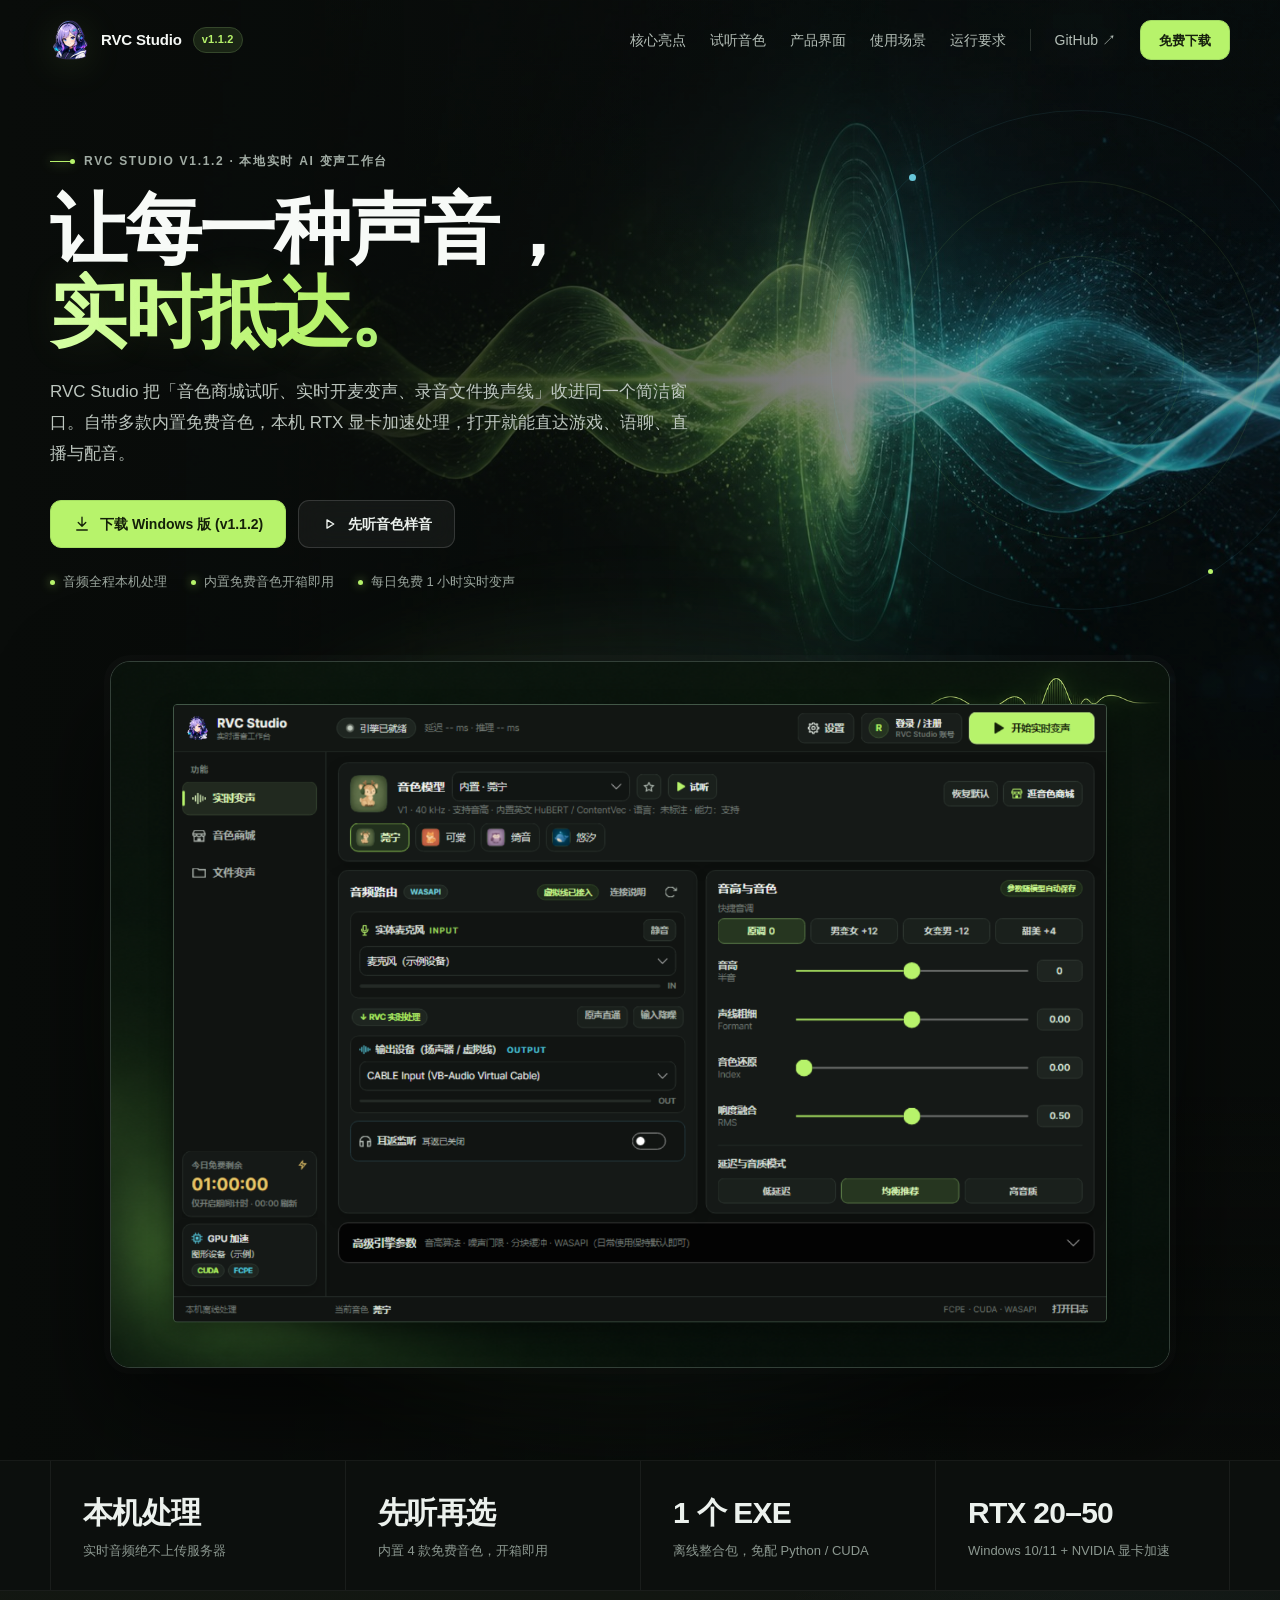
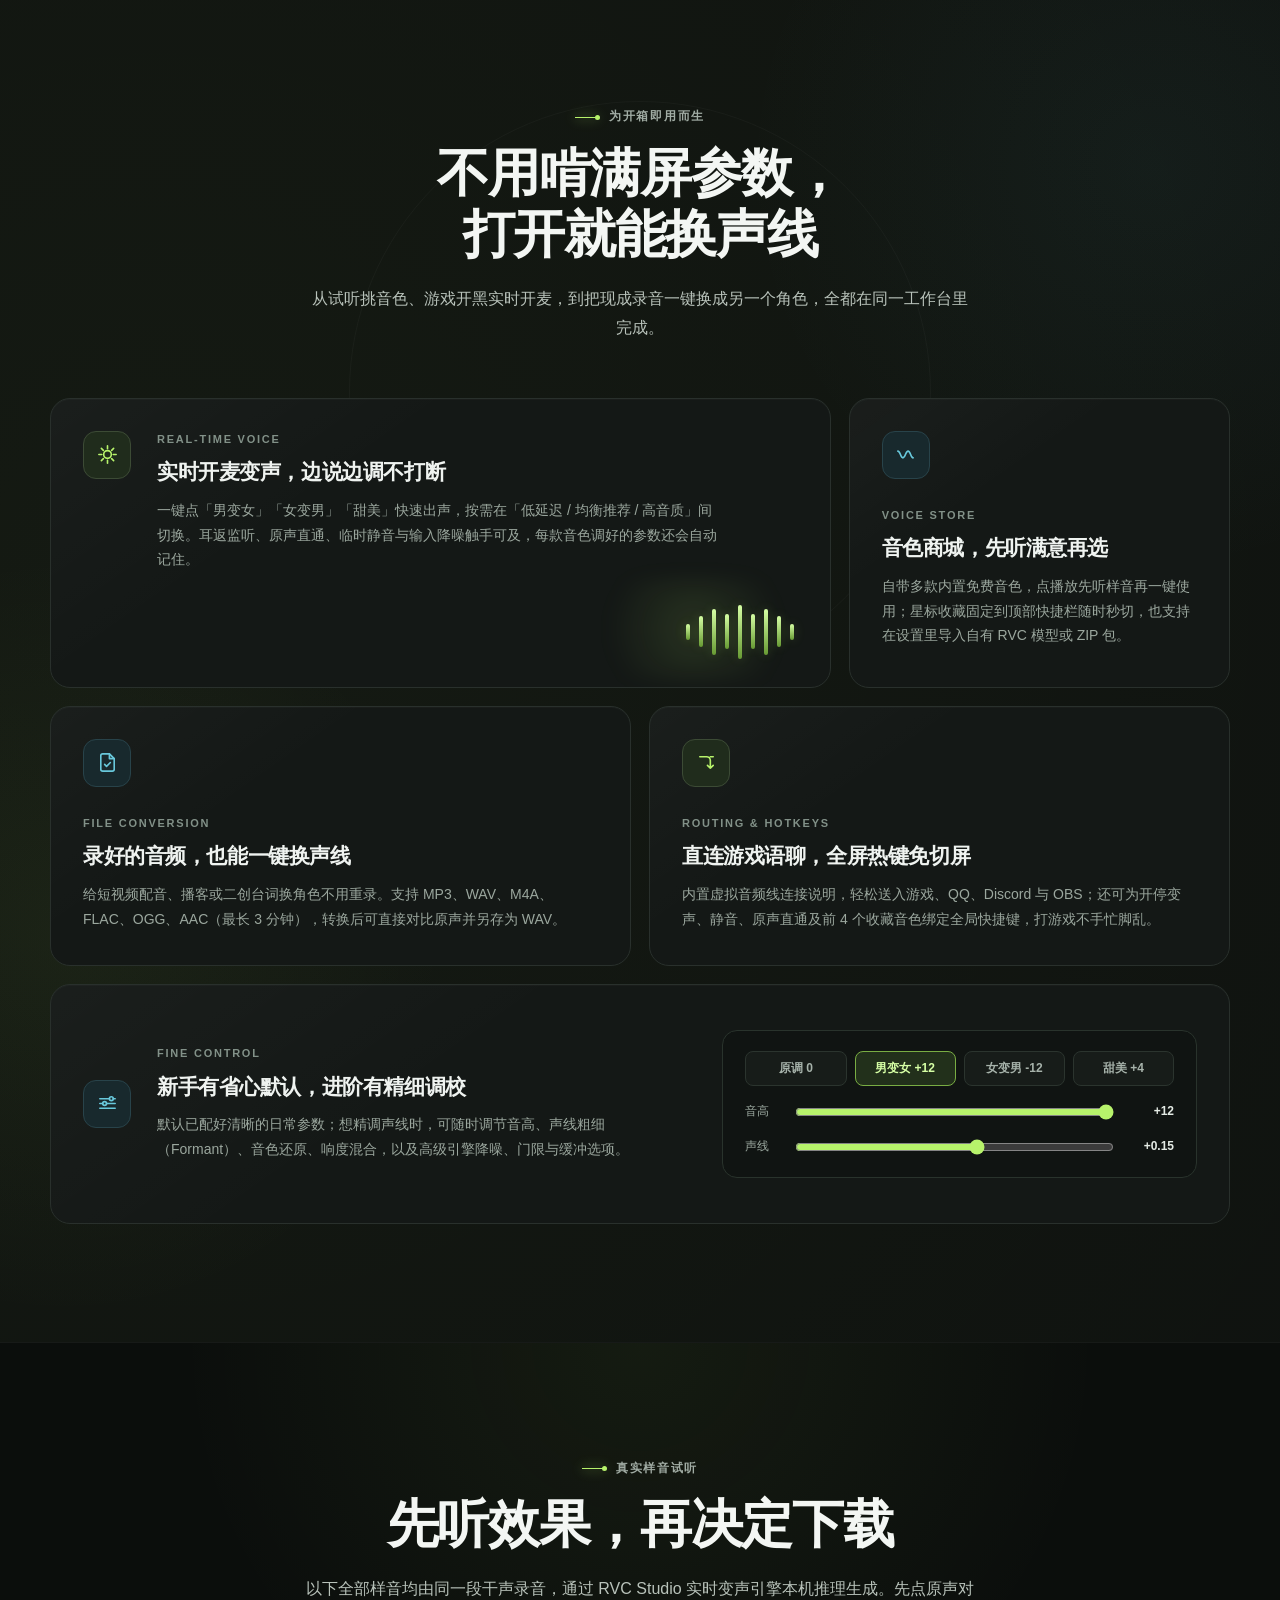
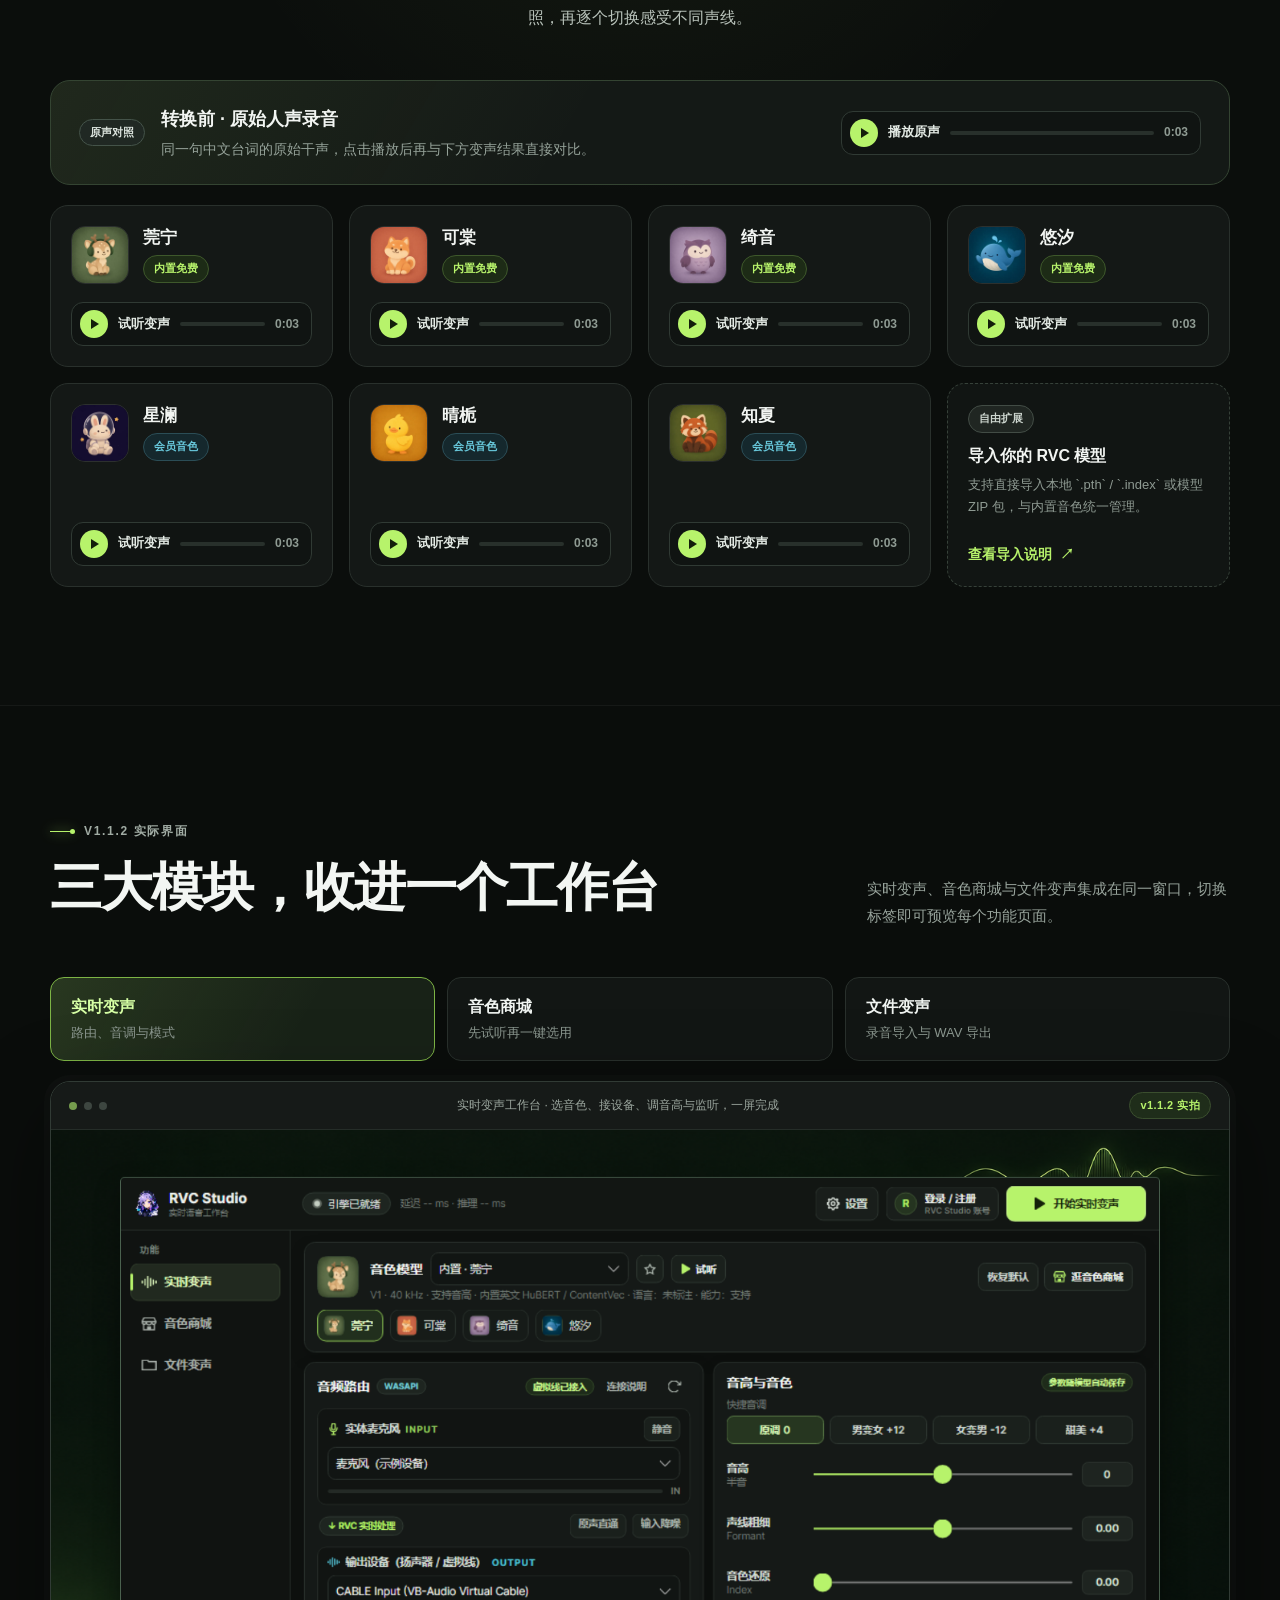
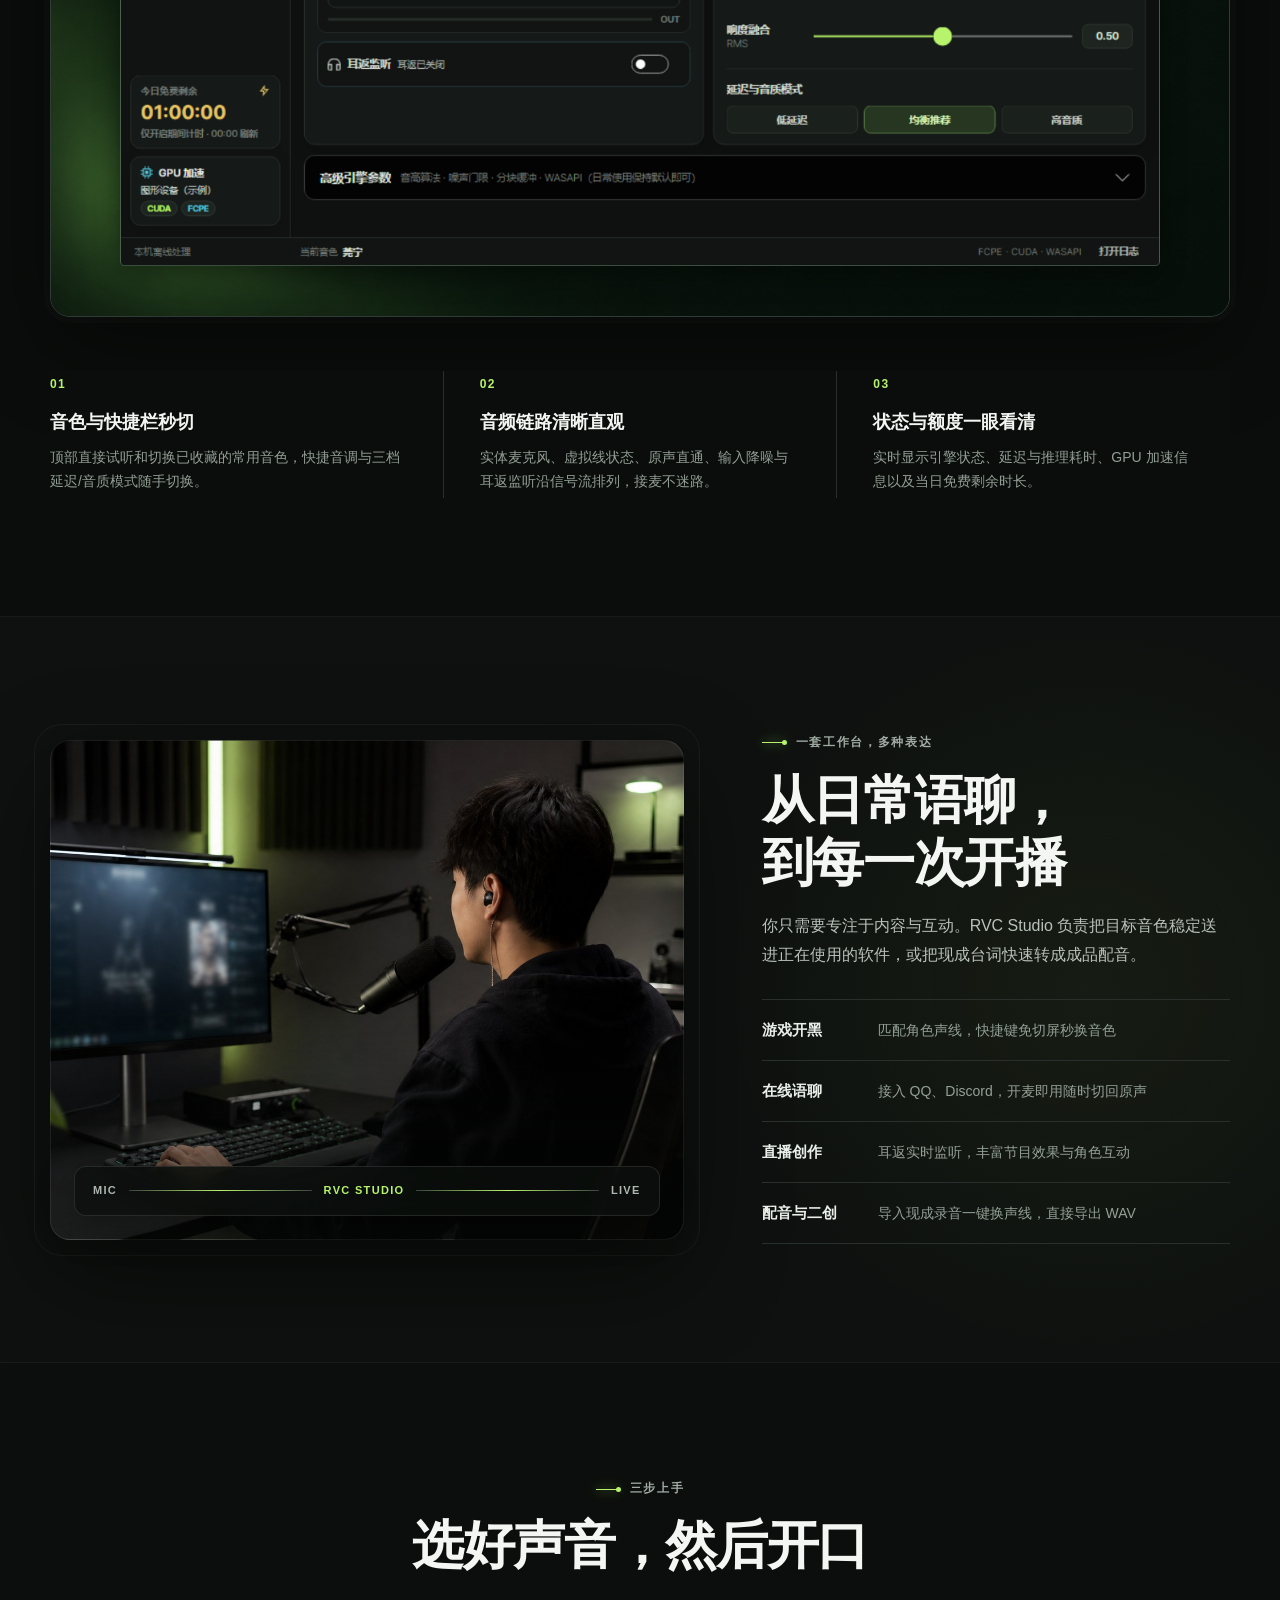
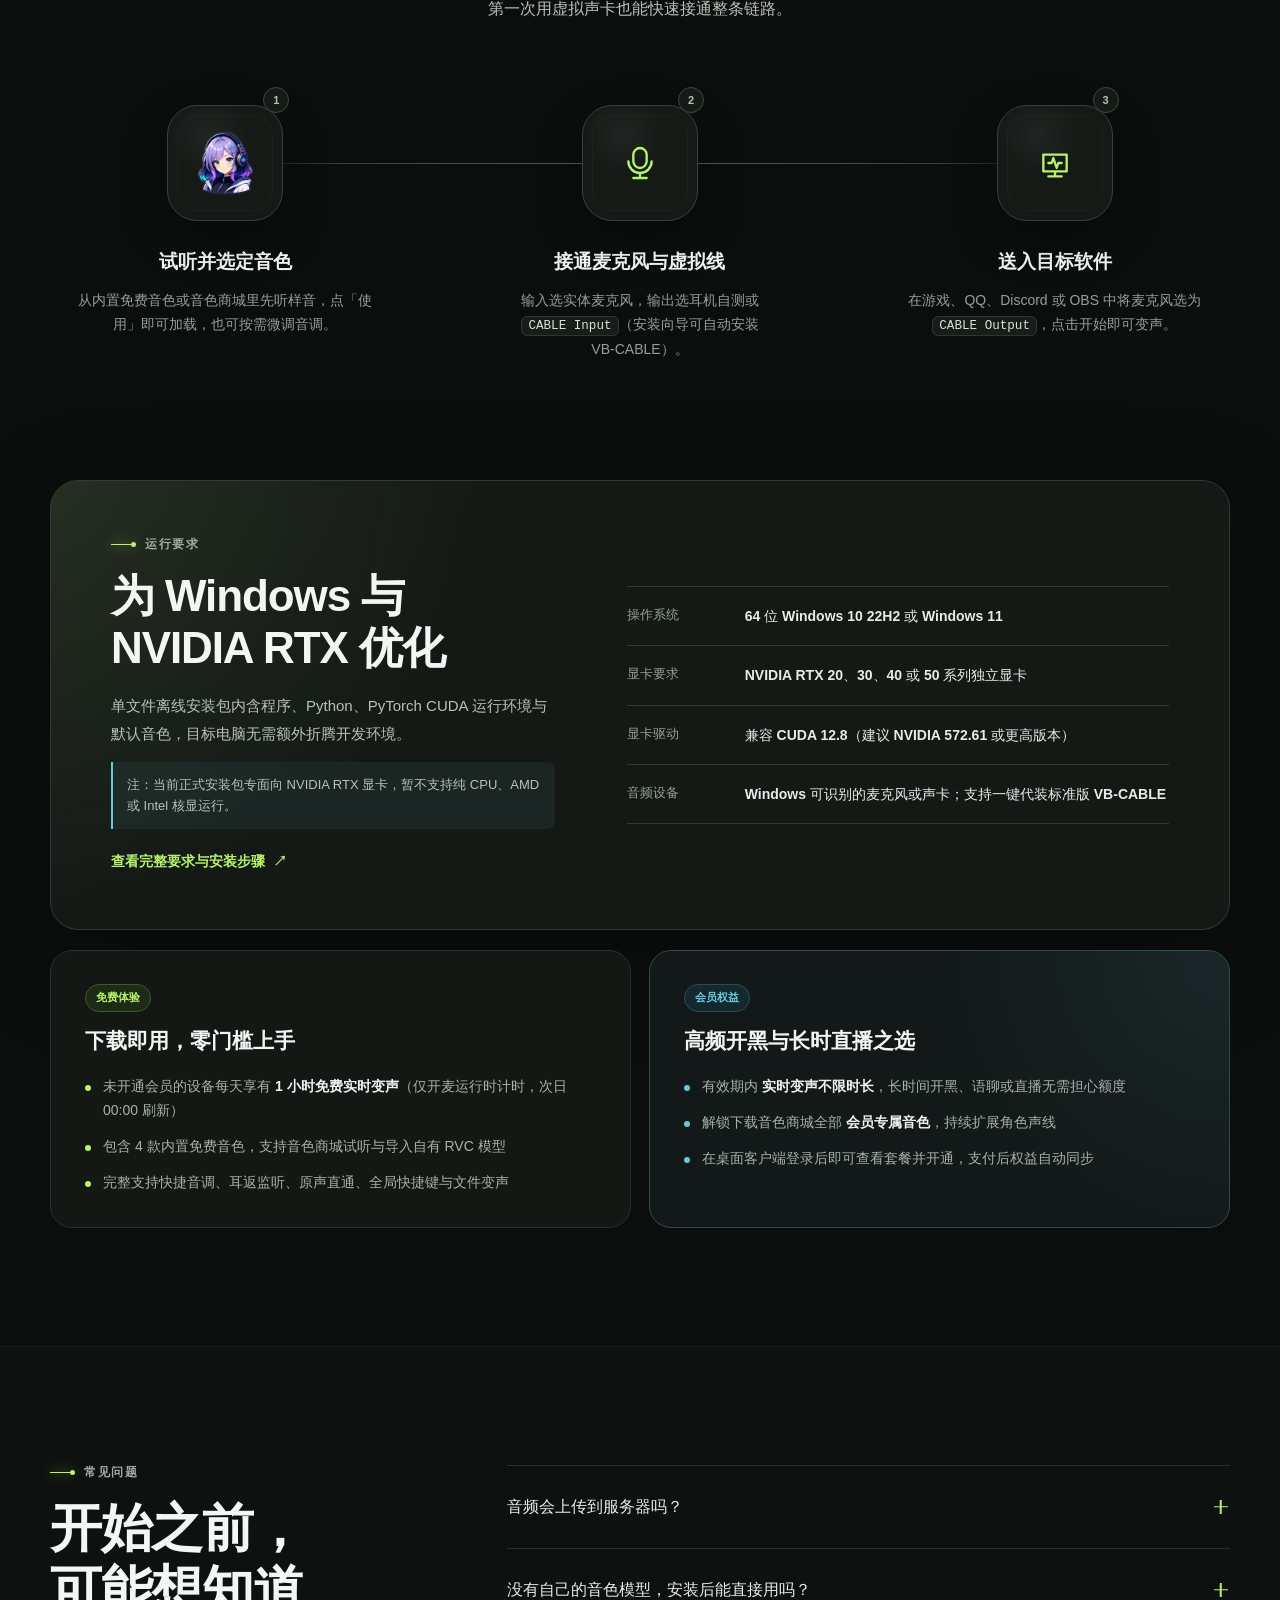
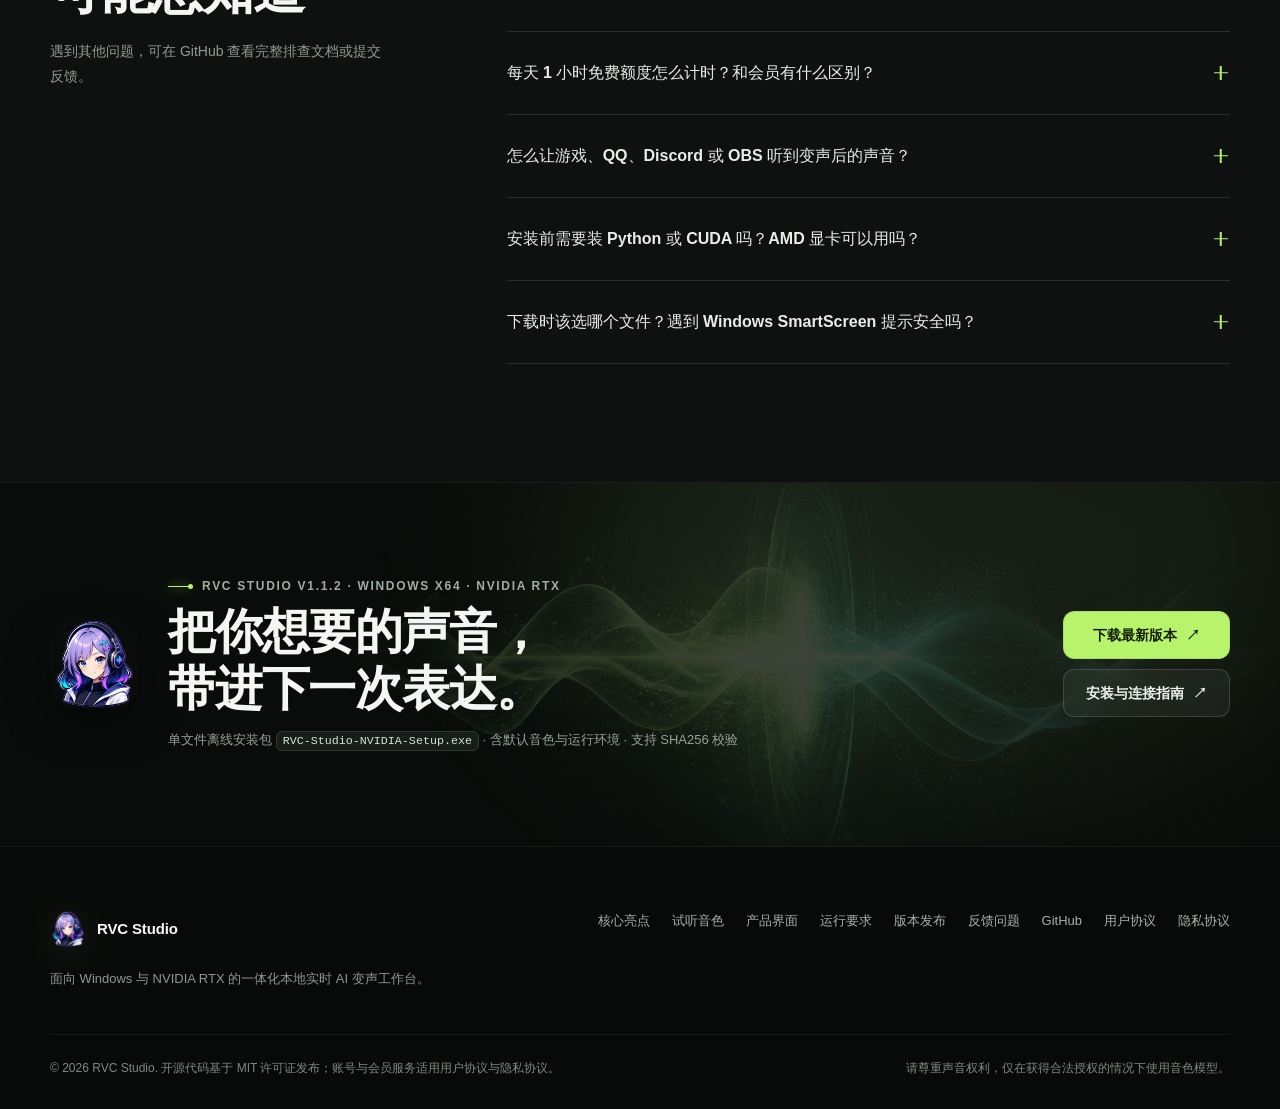
==== commit cd5b7890: "Optimize product website for v1.1.2 with voice auditions and 3-tab showcase" ====
--- a/docs/index.html
+++ b/docs/index.html
@@ -5,24 +5,31 @@
     <meta name="viewport" content="width=device-width, initial-scale=1" />
     <meta
       name="description"
-      content="RVC Studio 是面向 Windows 与 NVIDIA RTX 的本地实时变声工作台。一个窗口完成音色模型、音频路由与声音调节。"
+      content="RVC Studio v1.1.2 是面向 Windows 与 NVIDIA RTX 的一体化本地 AI 变声工作台。内置多款免费音色，支持音色商城先试听再选、实时开麦变声与录音文件一键换声线。"
     />
     <meta name="theme-color" content="#0e110f" />
+    <link rel="canonical" href="https://3egirlsdream.github.io/RvcStudio/" />
     <meta property="og:type" content="website" />
     <meta property="og:locale" content="zh_CN" />
-    <meta property="og:title" content="RVC Studio｜本地实时变声工作台" />
+    <meta property="og:url" content="https://3egirlsdream.github.io/RvcStudio/" />
+    <meta property="og:title" content="RVC Studio｜先听声音，再开麦的本地 AI 变声工作台" />
     <meta
       property="og:description"
-      content="从麦克风到游戏、语聊、直播与录音，让你的声音实时抵达。"
+      content="音色商城试听、实时开麦变声、录音文件变声三合一。内置多款免费音色，本机 RTX 显卡加速处理。"
     />
     <meta
       property="og:image"
-      content="https://3egirlsdream.github.io/RvcStudio/assets/hero-wave.jpg"
+      content="https://3egirlsdream.github.io/RvcStudio/assets/rvc-studio-workbench.png"
     />
     <meta name="twitter:card" content="summary_large_image" />
-    <title>RVC Studio｜本地实时变声工作台</title>
+    <title>RVC Studio｜本地实时 AI 变声工作台</title>
     <link rel="icon" type="image/png" href="assets/favicon.png" />
     <link rel="stylesheet" href="assets/styles.css" />
+    <script>
+      if (!window.matchMedia("(prefers-reduced-motion: reduce)").matches && "IntersectionObserver" in window) {
+        document.documentElement.classList.add("js-reveal");
+      }
+    </script>
     <script src="assets/main.js" defer></script>
   </head>
   <body>
@@ -33,6 +40,7 @@
         <a class="brand" href="#top" aria-label="RVC Studio 首页">
           <img src="assets/rvc-studio-logo.png" alt="" width="40" height="40" />
           <span>RVC Studio</span>
+          <em class="brand-version">v1.1.2</em>
         </a>
 
         <button
@@ -47,8 +55,9 @@
         </button>
 
         <nav class="site-nav" id="site-nav" aria-label="主要导航" data-nav>
-          <a href="#product">产品</a>
-          <a href="#workspace">工作台</a>
+          <a href="#product">核心亮点</a>
+          <a href="#audition">试听音色</a>
+          <a href="#workspace">产品界面</a>
           <a href="#scenes">使用场景</a>
           <a href="#requirements">运行要求</a>
           <a
@@ -62,7 +71,7 @@
             href="https://github.com/3egirlsdream/RvcStudio/releases/latest"
             target="_blank"
             rel="noreferrer"
-          >获取 RVC Studio</a>
+          >免费下载</a>
         </nav>
       </div>
     </header>
@@ -73,10 +82,10 @@
         <div class="hero-grid" aria-hidden="true"></div>
         <div class="shell hero-content">
           <div class="hero-copy" data-reveal>
-            <div class="eyebrow"><span></span> 本地实时变声工作台</div>
+            <div class="eyebrow"><span></span> RVC Studio v1.1.2 · 本地实时 AI 变声工作台</div>
             <h1 id="hero-title">让每一种声音，<em>实时抵达。</em></h1>
             <p>
-              RVC Studio 把音色模型、麦克风、虚拟声卡与声音调节收进一个桌面工作台。打开它，让新的声音直接进入游戏、语聊、直播与录音。
+              RVC Studio 把「音色商城试听、实时开麦变声、录音文件换声线」收进同一个简洁窗口。自带多款内置免费音色，本机 RTX 显卡加速处理，打开就能直达游戏、语聊、直播与配音。
             </p>
             <div class="hero-actions">
               <a
@@ -86,14 +95,17 @@
                 rel="noreferrer"
               >
                 <svg viewBox="0 0 24 24" aria-hidden="true"><path d="M12 3v12m0 0 5-5m-5 5-5-5M5 20h14" /></svg>
-                下载 Windows 版
+                下载 Windows 版 (v1.1.2)
               </a>
-              <a class="button button-quiet" href="#workspace">查看实际界面</a>
+              <a class="button button-quiet" href="#audition">
+                <svg viewBox="0 0 24 24" aria-hidden="true"><path d="M8 6.5v11l9-5.5-9-5.5Z" /></svg>
+                先听音色样音
+              </a>
             </div>
             <div class="hero-notes" aria-label="产品特点">
-              <span><i></i> 音频本机处理</span>
-              <span><i></i> 支持 NVIDIA RTX</span>
-              <span><i></i> 每日免费 1 小时</span>
+              <span><i></i> 音频全程本机处理</span>
+              <span><i></i> 内置免费音色开箱即用</span>
+              <span><i></i> 每日免费 1 小时实时变声</span>
             </div>
           </div>
 
@@ -105,20 +117,11 @@
           <div class="app-stage" data-reveal>
             <div class="app-glow" aria-hidden="true"></div>
             <div class="window-frame">
-              <div class="window-bar">
-                <div class="window-brand">
-                  <img src="assets/rvc-studio-logo.png" alt="" width="28" height="28" />
-                  <span>RVC Studio</span>
-                  <b>VOICE WORKBENCH</b>
-                </div>
-                <div class="window-status"><i></i> 引擎已就绪</div>
-                <div class="window-controls" aria-hidden="true"><span>—</span><span>□</span><span>×</span></div>
-              </div>
               <img
                 src="assets/rvc-studio-workbench.png"
-                alt="RVC Studio 实际工作台界面，展示音频路由、音高与音色、性能与监听控制"
-                width="1515"
-                height="909"
+                alt="RVC Studio v1.1.2 实时变声工作台界面，展示音色快捷切换、音频路由、快捷音调、延迟与音质模式以及免费额度状态"
+                width="1536"
+                height="1024"
               />
             </div>
           </div>
@@ -128,20 +131,20 @@
       <section class="proof-strip" aria-label="RVC Studio 产品信息">
         <div class="shell proof-grid">
           <div data-reveal>
-            <strong>本机</strong>
-            <span>音频处理，不上传声音</span>
+            <strong>本机处理</strong>
+            <span>实时音频绝不上传服务器</span>
+          </div>
+          <div data-reveal>
+            <strong>先听再选</strong>
+            <span>内置 4 款免费音色，开箱即用</span>
           </div>
           <div data-reveal>
             <strong>1 个 EXE</strong>
-            <span>完整离线安装包</span>
-          </div>
-          <div data-reveal>
-            <strong>10 / 11</strong>
-            <span>面向现代 Windows</span>
+            <span>离线整合包，免配 Python / CUDA</span>
           </div>
           <div data-reveal>
             <strong>RTX 20–50</strong>
-            <span>NVIDIA 显卡支持</span>
+            <span>Windows 10/11 + NVIDIA 显卡加速</span>
           </div>
         </div>
       </section>
@@ -149,9 +152,9 @@
       <section class="section product-section" id="product" aria-labelledby="product-title">
         <div class="shell">
           <div class="section-heading centered" data-reveal>
-            <div class="eyebrow"><span></span> 为实时表达而生</div>
-            <h2 id="product-title">声音转换，应该像打开麦克风一样自然</h2>
-            <p>从选择音色到送入目标软件，常用操作都在清晰、安静的工作台里完成。</p>
+            <div class="eyebrow"><span></span> 为开箱即用而生</div>
+            <h2 id="product-title">不用啃满屏参数，打开就能换声线</h2>
+            <p>从试听挑音色、游戏开黑实时开麦，到把现成录音一键换成另一个角色，全都在同一工作台里完成。</p>
           </div>
 
           <div class="feature-grid">
@@ -159,47 +162,232 @@
               <div class="feature-icon">
                 <svg viewBox="0 0 24 24" aria-hidden="true"><path d="M12 3v3m0 12v3M3 12h3m12 0h3M5.6 5.6l2.1 2.1m8.6 8.6 2.1 2.1m0-12.8-2.1 2.1m-8.6 8.6-2.1 2.1" /><circle cx="12" cy="12" r="4" /></svg>
               </div>
-              <div>
-                <small>REAL-TIME</small>
-                <h3>实时转换，不打断表达</h3>
-                <p>说话、调节、继续说。音高、声线粗细、索引比例和响度混合都可以在工作中即时调整。</p>
+              <div class="feature-body">
+                <small>REAL-TIME VOICE</small>
+                <h3>实时开麦变声，边说边调不打断</h3>
+                <p>
+                  一键点「男变女」「女变男」「甜美」快速出声，按需在「低延迟 / 均衡推荐 / 高音质」间切换。耳返监听、原声直通、临时静音与输入降噪触手可及，每款音色调好的参数还会自动记住。
+                </p>
               </div>
               <div class="mini-wave" aria-hidden="true">
                 <span></span><span></span><span></span><span></span><span></span><span></span><span></span><span></span><span></span>
               </div>
             </article>
 
-            <article class="feature-card" data-reveal>
+            <article class="feature-card feature-card-store" data-reveal>
               <div class="feature-icon feature-icon-cyan">
                 <svg viewBox="0 0 24 24" aria-hidden="true"><path d="M4 8.5c2.7 0 2.7 7 5.3 7s2.7-7 5.4-7 2.6 7 5.3 7" /></svg>
               </div>
-              <small>VOICE</small>
-              <h3>你的音色，自由装载</h3>
-              <p>选择 RVC 音色模型，可选特征索引，快速切换适合当下内容与角色的声音。</p>
-            </article>
-
-            <article class="feature-card" data-reveal>
+              <small>VOICE STORE</small>
+              <h3>音色商城，先听满意再选</h3>
+              <p>自带多款内置免费音色，点播放先听样音再一键使用；星标收藏固定到顶部快捷栏随时秒切，也支持在设置里导入自有 RVC 模型或 ZIP 包。</p>
+            </article>
+
+            <article class="feature-card feature-card-half" data-reveal>
+              <div class="feature-icon feature-icon-cyan">
+                <svg viewBox="0 0 24 24" aria-hidden="true"><path d="M14 3H7a2 2 0 0 0-2 2v14a2 2 0 0 0 2 2h10a2 2 0 0 0 2-2V8z" /><path d="M14 3v5h5M9 14l2 2 4-4" /></svg>
+              </div>
+              <small>FILE CONVERSION</small>
+              <h3>录好的音频，也能一键换声线</h3>
+              <p>给短视频配音、播客或二创台词换角色不用重录。支持 MP3、WAV、M4A、FLAC、OGG、AAC（最长 3 分钟），转换后可直接对比原声并另存为 WAV。</p>
+            </article>
+
+            <article class="feature-card feature-card-half" data-reveal>
               <div class="feature-icon">
                 <svg viewBox="0 0 24 24" aria-hidden="true"><path d="M5 6h7a4 4 0 0 1 4 4v8m0 0-3-3m3 3 3-3M19 6h-3" /></svg>
               </div>
-              <small>ROUTING</small>
-              <h3>从麦克风，直达目标应用</h3>
-              <p>在一个界面选择实体麦克风与虚拟音频线，把转换后的声音送往语聊、游戏、直播或录音软件。</p>
+              <small>ROUTING &amp; HOTKEYS</small>
+              <h3>直连游戏语聊，全屏热键免切屏</h3>
+              <p>内置虚拟音频线连接说明，轻松送入游戏、QQ、Discord 与 OBS；还可为开停变声、静音、原声直通及前 4 个收藏音色绑定全局快捷键，打游戏不手忙脚乱。</p>
             </article>
 
             <article class="feature-card feature-card-wide" data-reveal>
               <div class="feature-icon feature-icon-cyan">
                 <svg viewBox="0 0 24 24" aria-hidden="true"><path d="M4 7h10M4 17h16M18 7h2M4 12h3m4 0h9" /><circle cx="16" cy="7" r="2" /><circle cx="9" cy="12" r="2" /></svg>
               </div>
+              <div class="feature-body">
+                <small>FINE CONTROL</small>
+                <h3>新手有省心默认，进阶有精细调校</h3>
+                <p>默认已配好清晰的日常参数；想精调声线时，可随时调节音高、声线粗细（Formant）、音色还原、响度混合，以及高级引擎降噪、门限与缓冲选项。</p>
+              </div>
+              <div class="control-demo" data-control-demo>
+                <div class="control-presets" role="group" aria-label="快捷音调示例">
+                  <button type="button" data-preset-pitch="0" data-preset-formant="0">原调 0</button>
+                  <button type="button" class="is-active" data-preset-pitch="12" data-preset-formant="0.15">男变女 +12</button>
+                  <button type="button" data-preset-pitch="-12" data-preset-formant="-0.2">女变男 -12</button>
+                  <button type="button" data-preset-pitch="4" data-preset-formant="0.1">甜美 +4</button>
+                </div>
+                <label class="control-row">
+                  <span>音高</span>
+                  <input type="range" min="-12" max="12" step="1" value="12" data-demo-pitch aria-label="音高半音调节示例" />
+                  <b data-demo-pitch-value>+12</b>
+                </label>
+                <label class="control-row">
+                  <span>声线</span>
+                  <input type="range" min="-1" max="1" step="0.05" value="0.15" data-demo-formant aria-label="声线粗细调节示例" />
+                  <b data-demo-formant-value>+0.15</b>
+                </label>
+              </div>
+            </article>
+          </div>
+        </div>
+      </section>
+
+      <section class="section audition-section" id="audition" aria-labelledby="audition-title">
+        <div class="shell">
+          <div class="section-heading centered" data-reveal>
+            <div class="eyebrow"><span></span> 真实样音试听</div>
+            <h2 id="audition-title">先听效果，再决定下载</h2>
+            <p>以下全部样音均由同一段干声录音，通过 RVC Studio 实时变声引擎本机推理生成。先点原声对照，再逐个切换感受不同声线。</p>
+          </div>
+
+          <div class="audition-source" data-reveal>
+            <div class="audition-source-info">
+              <span class="audition-tag audition-tag-source">原声对照</span>
               <div>
-                <small>CONTROL</small>
-                <h3>给细节足够的控制，也给新手清楚的默认值</h3>
-                <p>FCPE 默认音高提取配合降噪、门限、交叉淡化与缓冲调节，从即刻开用到精细优化，都有合适的入口。</p>
-              </div>
-              <div class="control-demo" aria-hidden="true">
-                <div><span>音高</span><i style="--value: 72%"></i><b>+12</b></div>
-                <div><span>声线</span><i style="--value: 50%"></i><b>0.00</b></div>
-              </div>
+                <h3>转换前 · 原始人声录音</h3>
+                <p>同一句中文台词的原始干声，点击播放后再与下方变声结果直接对比。</p>
+              </div>
+            </div>
+            <button
+              class="audition-play-btn audition-play-btn-wide"
+              type="button"
+              data-audio-src="assets/audio/original.mp3"
+              data-audio-id="original"
+              aria-pressed="false"
+            >
+              <span class="play-icon" aria-hidden="true"></span>
+              <span class="play-label">播放原声</span>
+              <span class="audio-progress" aria-hidden="true"><i></i></span>
+              <span class="audio-time" data-audio-time>0:03</span>
+            </button>
+          </div>
+
+          <div class="audition-grid" data-reveal>
+            <article class="voice-card" data-voice-card="guanning">
+              <div class="voice-card-head">
+                <img src="assets/voices/guanning.jpg" alt="莞宁 音色头像" width="60" height="60" loading="lazy" />
+                <div>
+                  <h3>莞宁</h3>
+                  <span class="voice-badge voice-badge-free">内置免费</span>
+                </div>
+              </div>
+              <button class="audition-play-btn" type="button" data-audio-src="assets/audio/guanning.mp3" data-audio-id="guanning" aria-pressed="false">
+                <span class="play-icon" aria-hidden="true"></span>
+                <span class="play-label">试听变声</span>
+                <span class="audio-progress" aria-hidden="true"><i></i></span>
+                <span class="audio-time" data-audio-time>0:03</span>
+              </button>
+            </article>
+
+            <article class="voice-card" data-voice-card="ketang">
+              <div class="voice-card-head">
+                <img src="assets/voices/ketang.jpg" alt="可棠 音色头像" width="60" height="60" loading="lazy" />
+                <div>
+                  <h3>可棠</h3>
+                  <span class="voice-badge voice-badge-free">内置免费</span>
+                </div>
+              </div>
+              <button class="audition-play-btn" type="button" data-audio-src="assets/audio/ketang.mp3" data-audio-id="ketang" aria-pressed="false">
+                <span class="play-icon" aria-hidden="true"></span>
+                <span class="play-label">试听变声</span>
+                <span class="audio-progress" aria-hidden="true"><i></i></span>
+                <span class="audio-time" data-audio-time>0:03</span>
+              </button>
+            </article>
+
+            <article class="voice-card" data-voice-card="qiyin">
+              <div class="voice-card-head">
+                <img src="assets/voices/qiyin.jpg" alt="绮音 音色头像" width="60" height="60" loading="lazy" />
+                <div>
+                  <h3>绮音</h3>
+                  <span class="voice-badge voice-badge-free">内置免费</span>
+                </div>
+              </div>
+              <button class="audition-play-btn" type="button" data-audio-src="assets/audio/qiyin.mp3" data-audio-id="qiyin" aria-pressed="false">
+                <span class="play-icon" aria-hidden="true"></span>
+                <span class="play-label">试听变声</span>
+                <span class="audio-progress" aria-hidden="true"><i></i></span>
+                <span class="audio-time" data-audio-time>0:03</span>
+              </button>
+            </article>
+
+            <article class="voice-card" data-voice-card="youxi">
+              <div class="voice-card-head">
+                <img src="assets/voices/youxi.jpg" alt="悠汐 音色头像" width="60" height="60" loading="lazy" />
+                <div>
+                  <h3>悠汐</h3>
+                  <span class="voice-badge voice-badge-free">内置免费</span>
+                </div>
+              </div>
+              <button class="audition-play-btn" type="button" data-audio-src="assets/audio/youxi.mp3" data-audio-id="youxi" aria-pressed="false">
+                <span class="play-icon" aria-hidden="true"></span>
+                <span class="play-label">试听变声</span>
+                <span class="audio-progress" aria-hidden="true"><i></i></span>
+                <span class="audio-time" data-audio-time>0:03</span>
+              </button>
+            </article>
+
+            <article class="voice-card" data-voice-card="xinglan">
+              <div class="voice-card-head">
+                <img src="assets/voices/xinglan.jpg" alt="星澜 音色头像" width="60" height="60" loading="lazy" />
+                <div>
+                  <h3>星澜</h3>
+                  <span class="voice-badge voice-badge-pro">会员音色</span>
+                </div>
+              </div>
+              <button class="audition-play-btn" type="button" data-audio-src="assets/audio/xinglan.mp3" data-audio-id="xinglan" aria-pressed="false">
+                <span class="play-icon" aria-hidden="true"></span>
+                <span class="play-label">试听变声</span>
+                <span class="audio-progress" aria-hidden="true"><i></i></span>
+                <span class="audio-time" data-audio-time>0:03</span>
+              </button>
+            </article>
+
+            <article class="voice-card" data-voice-card="qingzhi">
+              <div class="voice-card-head">
+                <img src="assets/voices/qingzhi.jpg" alt="晴栀 音色头像" width="60" height="60" loading="lazy" />
+                <div>
+                  <h3>晴栀</h3>
+                  <span class="voice-badge voice-badge-pro">会员音色</span>
+                </div>
+              </div>
+              <button class="audition-play-btn" type="button" data-audio-src="assets/audio/qingzhi.mp3" data-audio-id="qingzhi" aria-pressed="false">
+                <span class="play-icon" aria-hidden="true"></span>
+                <span class="play-label">试听变声</span>
+                <span class="audio-progress" aria-hidden="true"><i></i></span>
+                <span class="audio-time" data-audio-time>0:03</span>
+              </button>
+            </article>
+
+            <article class="voice-card" data-voice-card="zhixia">
+              <div class="voice-card-head">
+                <img src="assets/voices/zhixia.jpg" alt="知夏 音色头像" width="60" height="60" loading="lazy" />
+                <div>
+                  <h3>知夏</h3>
+                  <span class="voice-badge voice-badge-pro">会员音色</span>
+                </div>
+              </div>
+              <button class="audition-play-btn" type="button" data-audio-src="assets/audio/zhixia.mp3" data-audio-id="zhixia" aria-pressed="false">
+                <span class="play-icon" aria-hidden="true"></span>
+                <span class="play-label">试听变声</span>
+                <span class="audio-progress" aria-hidden="true"><i></i></span>
+                <span class="audio-time" data-audio-time>0:03</span>
+              </button>
+            </article>
+
+            <article class="voice-card voice-card-cta">
+              <div class="voice-card-cta-body">
+                <span class="voice-badge voice-badge-custom">自由扩展</span>
+                <h3>导入你的 RVC 模型</h3>
+                <p>支持直接导入本地 `.pth` / `.index` 或模型 ZIP 包，与内置音色统一管理。</p>
+              </div>
+              <a
+                class="text-link"
+                href="https://github.com/3egirlsdream/RvcStudio#1-准备音色模型"
+                target="_blank"
+                rel="noreferrer"
+              >查看导入说明 <span aria-hidden="true">↗</span></a>
             </article>
           </div>
         </div>
@@ -209,42 +397,82 @@
         <div class="shell">
           <div class="workspace-intro">
             <div class="section-heading" data-reveal>
-              <div class="eyebrow"><span></span> 实际产品界面</div>
-              <h2 id="workspace-title">一个窗口，掌控整条声音链路</h2>
-            </div>
-            <p data-reveal>输入从哪里来、声音如何变化、最后送到哪里去，都在同一视线内。</p>
-          </div>
-
-          <div class="workspace-frame" data-reveal>
+              <div class="eyebrow"><span></span> v1.1.2 实际界面</div>
+              <h2 id="workspace-title">三大模块，收进一个工作台</h2>
+            </div>
+            <p data-reveal>实时变声、音色商城与文件变声集成在同一窗口，切换标签即可预览每个功能页面。</p>
+          </div>
+
+          <div class="workspace-tabs" role="tablist" aria-label="RVC Studio 界面模块切换" data-reveal>
+            <button
+              class="workspace-tab is-active"
+              type="button"
+              role="tab"
+              id="tab-realtime"
+              aria-selected="true"
+              aria-controls="workspace-stage"
+              data-ws-tab="realtime"
+            >
+              <strong>实时变声</strong>
+              <span>路由、音调与模式</span>
+            </button>
+            <button
+              class="workspace-tab"
+              type="button"
+              role="tab"
+              id="tab-store"
+              aria-selected="false"
+              aria-controls="workspace-stage"
+              data-ws-tab="store"
+            >
+              <strong>音色商城</strong>
+              <span>先试听再一键选用</span>
+            </button>
+            <button
+              class="workspace-tab"
+              type="button"
+              role="tab"
+              id="tab-file"
+              aria-selected="false"
+              aria-controls="workspace-stage"
+              data-ws-tab="file"
+            >
+              <strong>文件变声</strong>
+              <span>录音导入与 WAV 导出</span>
+            </button>
+          </div>
+
+          <div class="workspace-frame" id="workspace-stage" role="tabpanel" aria-labelledby="tab-realtime" data-reveal>
             <div class="workspace-toolbar">
-              <div><span></span><span></span><span></span></div>
-              <p>RVC Studio · 实时变声工作台</p>
-              <b>实际界面</b>
+              <div class="workspace-dots" aria-hidden="true"><span></span><span></span><span></span></div>
+              <p data-ws-caption>实时变声工作台 · 选音色、接设备、调音高与监听，一屏完成</p>
+              <b>v1.1.2 实拍</b>
             </div>
             <img
               src="assets/rvc-studio-workbench.png"
-              alt="RVC Studio 工作台实际截图"
-              width="1515"
-              height="909"
+              alt="RVC Studio v1.1.2 实时变声工作台实拍界面"
+              width="1536"
+              height="1024"
               loading="lazy"
+              data-ws-image
             />
           </div>
 
           <div class="workspace-points">
             <article data-reveal>
               <span>01</span>
-              <h3>路由看得见</h3>
-              <p>实体麦克风、RVC 处理与虚拟输出沿信号方向排列，检查链路更直观。</p>
+              <h3>音色与快捷栏秒切</h3>
+              <p>顶部直接试听和切换已收藏的常用音色，快捷音调与三档延迟/音质模式随手切换。</p>
             </article>
             <article data-reveal>
               <span>02</span>
-              <h3>调节有反馈</h3>
-              <p>音高、Formant、索引与响度集中呈现，当前值始终清楚。</p>
+              <h3>音频链路清晰直观</h3>
+              <p>实体麦克风、虚拟线状态、原声直通、输入降噪与耳返监听沿信号流排列，接麦不迷路。</p>
             </article>
             <article data-reveal>
               <span>03</span>
-              <h3>状态不含糊</h3>
-              <p>GPU、CUDA、引擎状态与输入输出电平，帮你快速确认声音正在工作。</p>
+              <h3>状态与额度一眼看清</h3>
+              <p>实时显示引擎状态、延迟与推理耗时、GPU 加速信息以及当日免费剩余时长。</p>
             </article>
           </div>
         </div>
@@ -255,24 +483,24 @@
           <div class="scene-visual" data-reveal>
             <img
               src="assets/creator-studio.jpg"
-              alt="创作者在桌面工作室中使用麦克风进行语音内容创作"
+              alt="创作者在桌面工作室中使用麦克风进行实时语音与配音创作"
               width="1695"
               height="928"
               loading="lazy"
             />
             <div class="scene-signal" aria-hidden="true">
-              <span>MIC</span><i></i><strong>RVC</strong><i></i><span>LIVE</span>
+              <span>MIC</span><i></i><strong>RVC STUDIO</strong><i></i><span>LIVE</span>
             </div>
           </div>
           <div class="scene-copy" data-reveal>
             <div class="eyebrow"><span></span> 一套工作台，多种表达</div>
             <h2 id="scenes-title">从日常语聊，到每一次开播</h2>
-            <p>你只需要专注于内容。RVC Studio 负责把目标音色稳定送进正在使用的软件。</p>
+            <p>你只需要专注于内容与互动。RVC Studio 负责把目标音色稳定送进正在使用的软件，或把现成台词快速转成成品配音。</p>
             <div class="scene-list">
-              <div><b>游戏语音</b><span>让角色与声音更相配</span></div>
-              <div><b>在线语聊</b><span>把新音色带进每次对话</span></div>
-              <div><b>直播创作</b><span>切换表达方式，丰富内容层次</span></div>
-              <div><b>音频录制</b><span>直接收录转换后的声音</span></div>
+              <div><b>游戏开黑</b><span>匹配角色声线，快捷键免切屏秒换音色</span></div>
+              <div><b>在线语聊</b><span>接入 QQ、Discord，开麦即用随时切回原声</span></div>
+              <div><b>直播创作</b><span>耳返实时监听，丰富节目效果与角色互动</span></div>
+              <div><b>配音与二创</b><span>导入现成录音一键换声线，直接导出 WAV</span></div>
             </div>
           </div>
         </div>
@@ -281,24 +509,24 @@
       <section class="section route-section" aria-labelledby="route-title">
         <div class="shell">
           <div class="section-heading centered" data-reveal>
-            <div class="eyebrow"><span></span> 三步接通</div>
-            <h2 id="route-title">准备好音色，然后开口</h2>
-            <p>第一次使用也能快速理解整条链路。</p>
+            <div class="eyebrow"><span></span> 三步上手</div>
+            <h2 id="route-title">选好声音，然后开口</h2>
+            <p>第一次用虚拟声卡也能快速接通整条链路。</p>
           </div>
           <ol class="route-flow">
             <li data-reveal>
               <span>1</span>
-              <div class="route-icon">
-                <svg viewBox="0 0 24 24" aria-hidden="true"><rect x="8" y="3" width="8" height="12" rx="4" /><path d="M5 11a7 7 0 0 0 14 0M12 18v3m-4 0h8" /></svg>
-              </div>
-              <h3>选择麦克风</h3>
-              <p>接入你正在使用的实体麦克风或音频接口。</p>
+              <div class="route-icon route-icon-mark"><img src="assets/rvc-studio-logo.png" alt="" width="64" height="64" /></div>
+              <h3>试听并选定音色</h3>
+              <p>从内置免费音色或音色商城里先听样音，点「使用」即可加载，也可按需微调音调。</p>
             </li>
             <li data-reveal>
               <span>2</span>
-              <div class="route-icon route-icon-mark"><img src="assets/rvc-studio-logo.png" alt="" width="64" height="64" /></div>
-              <h3>装载音色</h3>
-              <p>选择模型，按需要微调音高与音色参数。</p>
+              <div class="route-icon">
+                <svg viewBox="0 0 24 24" aria-hidden="true"><rect x="8" y="3" width="8" height="12" rx="4" /><path d="M5 11a7 7 0 0 0 14 0M12 18v3m-4 0h8" /></svg>
+              </div>
+              <h3>接通麦克风与虚拟线</h3>
+              <p>输入选实体麦克风，输出选耳机自测或 <code>CABLE Input</code>（安装向导可自动安装 VB-CABLE）。</p>
             </li>
             <li data-reveal>
               <span>3</span>
@@ -306,56 +534,94 @@
                 <svg viewBox="0 0 24 24" aria-hidden="true"><path d="M5 7h14v10H5zM8 20h8M12 17v3" /><path d="M8 12h2l1-3 2 6 1-3h2" /></svg>
               </div>
               <h3>送入目标软件</h3>
-              <p>选择虚拟输出，即可进入游戏、语聊、直播或录音。</p>
+              <p>在游戏、QQ、Discord 或 OBS 中将麦克风选为 <code>CABLE Output</code>，点击开始即可变声。</p>
             </li>
           </ol>
         </div>
       </section>
 
       <section class="section requirements-section" id="requirements" aria-labelledby="requirements-title">
-        <div class="shell requirements-card" data-reveal>
-          <div class="requirements-copy">
-            <div class="eyebrow"><span></span> 运行要求</div>
-            <h2 id="requirements-title">为 Windows 与 NVIDIA RTX 优化</h2>
-            <p>安装包包含应用、所需运行环境与默认资源，目标电脑无需另外安装 Python 或 CUDA Toolkit。</p>
-            <a
-              class="text-link"
-              href="https://github.com/3egirlsdream/RvcStudio#运行要求"
-              target="_blank"
-              rel="noreferrer"
-            >查看完整要求 <span aria-hidden="true">↗</span></a>
-          </div>
-          <dl class="requirements-list">
-            <div><dt>操作系统</dt><dd>64 位 Windows 10 22H2 或 Windows 11</dd></div>
-            <div><dt>显卡</dt><dd>NVIDIA RTX 20、30、40 或 50 系列</dd></div>
-            <div><dt>音频输入</dt><dd>Windows 可识别的麦克风或音频接口</dd></div>
-            <div><dt>虚拟音频</dt><dd>推荐 VB-CABLE，安装程序可代为安装</dd></div>
-          </dl>
-        </div>
-      </section>
-
-      <section class="section faq-section" aria-labelledby="faq-title">
+        <div class="shell">
+          <div class="requirements-card" data-reveal>
+            <div class="requirements-copy">
+              <div class="eyebrow"><span></span> 运行要求</div>
+              <h2 id="requirements-title">为 Windows 与 NVIDIA RTX 优化</h2>
+              <p>单文件离线安装包内含程序、Python、PyTorch CUDA 运行环境与默认音色，目标电脑无需额外折腾开发环境。</p>
+              <p class="requirements-note">注：当前正式安装包专面向 NVIDIA RTX 显卡，暂不支持纯 CPU、AMD 或 Intel 核显运行。</p>
+              <a
+                class="text-link"
+                href="https://github.com/3egirlsdream/RvcStudio#运行要求"
+                target="_blank"
+                rel="noreferrer"
+              >查看完整要求与安装步骤 <span aria-hidden="true">↗</span></a>
+            </div>
+            <dl class="requirements-list">
+              <div><dt>操作系统</dt><dd>64 位 Windows 10 22H2 或 Windows 11</dd></div>
+              <div><dt>显卡要求</dt><dd>NVIDIA RTX 20、30、40 或 50 系列独立显卡</dd></div>
+              <div><dt>显卡驱动</dt><dd>兼容 CUDA 12.8（建议 NVIDIA 572.61 或更高版本）</dd></div>
+              <div><dt>音频设备</dt><dd>Windows 可识别的麦克风或声卡；支持一键代装标准版 VB-CABLE</dd></div>
+            </dl>
+          </div>
+
+          <div class="plans-grid" data-reveal>
+            <article class="plan-card">
+              <div class="plan-head">
+                <span class="voice-badge voice-badge-free">免费体验</span>
+                <h3>下载即用，零门槛上手</h3>
+              </div>
+              <ul>
+                <li>未开通会员的设备每天享有 <strong>1 小时免费实时变声</strong>（仅开麦运行时计时，次日 00:00 刷新）</li>
+                <li>包含 4 款内置免费音色，支持音色商城试听与导入自有 RVC 模型</li>
+                <li>完整支持快捷音调、耳返监听、原声直通、全局快捷键与文件变声</li>
+              </ul>
+            </article>
+
+            <article class="plan-card plan-card-pro">
+              <div class="plan-head">
+                <span class="voice-badge voice-badge-pro">会员权益</span>
+                <h3>高频开黑与长时直播之选</h3>
+              </div>
+              <ul>
+                <li>有效期内 <strong>实时变声不限时长</strong>，长时间开黑、语聊或直播无需担心额度</li>
+                <li>解锁下载音色商城全部 <strong>会员专属音色</strong>，持续扩展角色声线</li>
+                <li>在桌面客户端登录后即可查看套餐并开通，支付后权益自动同步</li>
+              </ul>
+            </article>
+          </div>
+        </div>
+      </section>
+
+      <section class="section faq-section" id="faq" aria-labelledby="faq-title">
         <div class="shell faq-layout">
           <div class="section-heading" data-reveal>
             <div class="eyebrow"><span></span> 常见问题</div>
             <h2 id="faq-title">开始之前，可能想知道</h2>
+            <p class="faq-sub">遇到其他问题，可在 GitHub 查看完整排查文档或提交反馈。</p>
           </div>
           <div class="faq-list" data-faq>
             <details data-reveal>
               <summary>音频会上传到服务器吗？<span></span></summary>
-              <p>不会。实时音频帧始终在本机完成处理。账号、会员与版本检查需要联网，但不会上传你的声音。</p>
+              <p>不会。所有实时音频帧与文件变声推理均在你本机完成，声音数据不会上传到服务器。账号登录、会员同步、音色商城下载与版本检查需要联网。</p>
             </details>
             <details data-reveal>
-              <summary>没有自己的音色模型，可以使用吗？<span></span></summary>
-              <p>可以。完整安装包包含可用的默认模型与索引，也可以随时换成自己的 RVC 音色资源。</p>
+              <summary>没有自己的音色模型，安装后能直接用吗？<span></span></summary>
+              <p>可以。安装包已自带多款免费内置音色，打开就能先试听再开麦；你也可以在「音色商城」获取更多音色，或在「设置」里导入自己的 <code>.pth</code> / <code>.index</code> 或模型 ZIP 压缩包。</p>
             </details>
             <details data-reveal>
-              <summary>安装前需要准备 Python 或 CUDA 吗？<span></span></summary>
-              <p>不需要。离线安装包已经包含程序与所需运行环境，按安装向导完成即可。</p>
+              <summary>每天 1 小时免费额度怎么计时？和会员有什么区别？<span></span></summary>
+              <p>未开通会员时，每台设备每天有 1 小时免费实时变声额度，只有点击「开始实时变声」运行期间才会计时，并在本地时间次日 00:00 自动刷新。开通会员后，有效期内实时变声不限时，并可使用商城里的会员专属音色。</p>
             </details>
             <details data-reveal>
-              <summary>可以先免费体验吗？<span></span></summary>
-              <p>可以。未开通会员的设备每天有 1 小时免费实时变声额度，只在实时音频流运行时计时。</p>
+              <summary>怎么让游戏、QQ、Discord 或 OBS 听到变声后的声音？<span></span></summary>
+              <p>安装程序可选一键安装标准版 VB-CABLE 虚拟音频线（装完需重启电脑）。在 RVC Studio 里将输出设备选为 <code>CABLE Input</code>，再去游戏或聊天软件的麦克风设置里选 <code>CABLE Output</code>，对方就能直接听到变声。</p>
+            </details>
+            <details data-reveal>
+              <summary>安装前需要装 Python 或 CUDA 吗？AMD 显卡可以用吗？<span></span></summary>
+              <p>不需要提前装 Python 或 CUDA Toolkit，离线安装包已完整内置。显卡方面，当前正式安装包仅支持 NVIDIA RTX 20/30/40/50 系列（建议驱动 572.61+），暂不支持 AMD 显卡、Intel 核显或纯 CPU 实时运行。</p>
+            </details>
+            <details data-reveal>
+              <summary>下载时该选哪个文件？遇到 Windows SmartScreen 提示安全吗？<span></span></summary>
+              <p>前往最新版本发布页后，直接下载单文件 <code>RVC-Studio-NVIDIA-Setup.exe</code> 即可，无需分卷。由于个人开源项目安装包暂未购买商业代码签名证书，Windows SmartScreen 可能会弹出未知发布者提醒；发布页提供 <code>SHA256SUMS.txt</code> 供校验，且内置的 VB-CABLE 驱动保留了官方数字签名。</p>
             </details>
           </div>
         </div>
@@ -366,15 +632,24 @@
         <div class="shell final-content" data-reveal>
           <img src="assets/rvc-studio-logo.png" alt="" width="88" height="88" loading="lazy" />
           <div>
-            <div class="eyebrow"><span></span> RVC STUDIO</div>
+            <div class="eyebrow"><span></span> RVC STUDIO v1.1.2 · WINDOWS x64 · NVIDIA RTX</div>
             <h2 id="download-title">把你想要的声音，带进下一次表达。</h2>
-          </div>
-          <a
-            class="button button-primary"
-            href="https://github.com/3egirlsdream/RvcStudio/releases/latest"
-            target="_blank"
-            rel="noreferrer"
-          >下载最新版本 <span aria-hidden="true">↗</span></a>
+            <p class="final-meta">单文件离线安装包 <code>RVC-Studio-NVIDIA-Setup.exe</code> · 含默认音色与运行环境 · 支持 SHA256 校验</p>
+          </div>
+          <div class="final-actions">
+            <a
+              class="button button-primary"
+              href="https://github.com/3egirlsdream/RvcStudio/releases/latest"
+              target="_blank"
+              rel="noreferrer"
+            >下载最新版本 <span aria-hidden="true">↗</span></a>
+            <a
+              class="button button-quiet"
+              href="https://github.com/3egirlsdream/RvcStudio#下载安装"
+              target="_blank"
+              rel="noreferrer"
+            >安装与连接指南 <span aria-hidden="true">↗</span></a>
+          </div>
         </div>
       </section>
     </main>
@@ -386,19 +661,23 @@
             <img src="assets/rvc-studio-logo.png" alt="" width="36" height="36" loading="lazy" />
             <span>RVC Studio</span>
           </a>
-          <p>面向 Windows 与 NVIDIA RTX 的本地实时变声工作台。</p>
+          <p>面向 Windows 与 NVIDIA RTX 的一体化本地实时 AI 变声工作台。</p>
         </div>
         <nav aria-label="页脚导航">
-          <a href="#product">产品</a>
-          <a href="#workspace">工作台</a>
+          <a href="#product">核心亮点</a>
+          <a href="#audition">试听音色</a>
+          <a href="#workspace">产品界面</a>
           <a href="#requirements">运行要求</a>
+          <a href="https://github.com/3egirlsdream/RvcStudio/releases/latest" target="_blank" rel="noreferrer">版本发布</a>
           <a href="https://github.com/3egirlsdream/RvcStudio/issues" target="_blank" rel="noreferrer">反馈问题</a>
           <a href="https://github.com/3egirlsdream/RvcStudio" target="_blank" rel="noreferrer">GitHub</a>
+          <a href="https://thankful.top/protocol" target="_blank" rel="noreferrer">用户协议</a>
+          <a href="https://thankful.top/private" target="_blank" rel="noreferrer">隐私协议</a>
         </nav>
       </div>
       <div class="shell footer-bottom">
-        <p>© <span data-year></span> RVC Studio. 基于 MIT 许可证开放。</p>
-        <p>请尊重声音权利，仅在获得授权的情况下使用音色模型。</p>
+        <p>© <span data-year></span> RVC Studio. 开源代码基于 MIT 许可证发布；账号与会员服务适用用户协议与隐私协议。</p>
+        <p>请尊重声音权利，仅在获得合法授权的情况下使用音色模型。</p>
       </div>
     </footer>
   </body>
--- a/docs/assets/styles.css
+++ b/docs/assets/styles.css
@@ -8,8 +8,8 @@
   --line: #29302c;
   --line-bright: #3b463f;
   --text: #f2f5f2;
-  --text-soft: #b4bdb6;
-  --muted: #7d8880;
+  --text-soft: #b8c2ba;
+  --muted: #8b978e;
   --lime: #b7f36b;
   --lime-soft: #d6ffa5;
   --lime-dark: #6da62e;
@@ -18,7 +18,7 @@
   --shell: min(1180px, calc(100vw - 48px));
   --radius-sm: 12px;
   --radius: 20px;
-  --radius-lg: 30px;
+  --radius-lg: 28px;
   --shadow: 0 28px 90px rgb(0 0 0 / 42%);
 }
 
@@ -28,7 +28,7 @@
 
 html {
   scroll-behavior: smooth;
-  scroll-padding-top: 100px;
+  scroll-padding-top: 96px;
 }
 
 body {
@@ -80,6 +80,16 @@
   font: inherit;
 }
 
+code {
+  padding: 2px 6px;
+  border: 1px solid #2e3832;
+  border-radius: 6px;
+  background: #171d19;
+  color: #d7e2da;
+  font-family: ui-monospace, "Cascadia Code", Consolas, monospace;
+  font-size: 0.9em;
+}
+
 h1,
 h2,
 h3,
@@ -120,6 +130,7 @@
   transform: translateY(0);
 }
 
+/* Header */
 .site-header {
   position: fixed;
   z-index: 100;
@@ -132,7 +143,7 @@
 
 .site-header.is-scrolled {
   border-color: rgb(255 255 255 / 7%);
-  background: rgb(10 13 11 / 78%);
+  background: rgb(10 13 11 / 82%);
   backdrop-filter: blur(20px) saturate(130%);
 }
 
@@ -141,7 +152,7 @@
   align-items: center;
   justify-content: space-between;
   width: var(--shell);
-  min-height: 82px;
+  min-height: 80px;
   margin-inline: auto;
 }
 
@@ -160,15 +171,27 @@
   filter: drop-shadow(0 5px 18px rgb(183 243 107 / 12%));
 }
 
+.brand-version {
+  padding: 3px 8px;
+  border: 1px solid #35472b;
+  border-radius: 99px;
+  background: #1a2515;
+  color: var(--lime);
+  font-size: 11px;
+  font-style: normal;
+  font-weight: 700;
+  letter-spacing: 0.02em;
+}
+
 .site-nav {
   display: flex;
-  gap: 28px;
+  gap: 24px;
   align-items: center;
 }
 
 .site-nav > a:not(.button) {
   position: relative;
-  color: #aeb7b0;
+  color: #b4beb7;
   font-size: 14px;
   font-weight: 520;
   transition: color 0.2s ease;
@@ -199,7 +222,7 @@
 }
 
 .site-nav .nav-github {
-  padding-left: 27px;
+  padding-left: 24px;
   border-left: 1px solid var(--line);
 }
 
@@ -207,6 +230,7 @@
   display: none;
 }
 
+/* Buttons & focus */
 .button {
   display: inline-flex;
   gap: 9px;
@@ -216,12 +240,13 @@
   padding: 0 22px;
   border: 1px solid var(--line-bright);
   border-radius: 11px;
-  background: rgb(28 34 30 / 70%);
+  background: rgb(28 34 30 / 74%);
   color: #ecf1ed;
   font-size: 14px;
   font-weight: 700;
   line-height: 1;
   white-space: nowrap;
+  cursor: pointer;
   transition: border-color 0.2s ease, background-color 0.2s ease, color 0.2s ease, transform 0.2s ease, box-shadow 0.2s ease;
 }
 
@@ -234,9 +259,12 @@
 .button:focus-visible,
 .site-nav a:focus-visible,
 .text-link:focus-visible,
+.workspace-tab:focus-visible,
+.audition-play-btn:focus-visible,
+.control-presets button:focus-visible,
 summary:focus-visible {
   outline: 2px solid var(--lime);
-  outline-offset: 4px;
+  outline-offset: 3px;
 }
 
 .button svg {
@@ -250,8 +278,8 @@
 }
 
 .button-small {
-  min-height: 42px;
-  padding-inline: 17px;
+  min-height: 40px;
+  padding-inline: 18px;
   border-color: #a2d963;
   background: var(--lime);
   color: #17210e;
@@ -263,7 +291,7 @@
   border-color: var(--lime-soft);
   background: var(--lime-soft);
   color: #121b0a;
-  box-shadow: 0 10px 35px rgb(183 243 107 / 20%);
+  box-shadow: 0 10px 35px rgb(183 243 107 / 22%);
 }
 
 .button-primary {
@@ -273,15 +301,16 @@
 }
 
 .button-quiet {
-  border-color: rgb(255 255 255 / 12%);
-  background: rgb(255 255 255 / 4%);
+  border-color: rgb(255 255 255 / 14%);
+  background: rgb(255 255 255 / 5%);
   backdrop-filter: blur(14px);
 }
 
+/* Hero */
 .hero {
   position: relative;
-  min-height: 1050px;
   overflow: clip;
+  padding-bottom: 92px;
   border-bottom: 1px solid rgb(255 255 255 / 6%);
   background: var(--canvas-deep);
 }
@@ -291,8 +320,8 @@
   z-index: 1;
   inset: 0;
   background:
-    linear-gradient(90deg, #090c0a 0%, rgb(9 12 10 / 88%) 20%, rgb(9 12 10 / 14%) 76%),
-    linear-gradient(0deg, #090c0a 0%, transparent 25%, transparent 78%, rgb(9 12 10 / 20%) 100%);
+    linear-gradient(90deg, #090c0a 0%, rgb(9 12 10 / 88%) 22%, rgb(9 12 10 / 16%) 76%),
+    linear-gradient(0deg, #090c0a 0%, transparent 25%, transparent 78%, rgb(9 12 10 / 24%) 100%);
   content: "";
   pointer-events: none;
 }
@@ -305,7 +334,7 @@
   background-repeat: no-repeat;
   background-size: auto 760px;
   filter: saturate(0.9) contrast(1.03);
-  opacity: 0.78;
+  opacity: 0.72;
 }
 
 .hero-grid {
@@ -322,25 +351,25 @@
 .hero-content {
   position: relative;
   z-index: 2;
-  padding-top: 174px;
+  padding-top: 154px;
 }
 
 .hero-copy {
   position: relative;
   z-index: 3;
-  width: min(675px, 60vw);
+  max-width: 720px;
 }
 
 .eyebrow {
   display: flex;
   gap: 10px;
   align-items: center;
-  margin-bottom: 20px;
-  color: #9aa49d;
+  margin-bottom: 18px;
+  color: #a1aca4;
   font-size: 12px;
-  font-weight: 800;
-  letter-spacing: 0.17em;
-  line-height: 1.2;
+  font-weight: 760;
+  letter-spacing: 0.14em;
+  line-height: 1.3;
   text-transform: uppercase;
 }
 
@@ -350,6 +379,7 @@
   height: 1px;
   background: var(--lime);
   box-shadow: 0 0 12px var(--lime);
+  flex: 0 0 auto;
 }
 
 .eyebrow span::after {
@@ -364,13 +394,13 @@
 }
 
 .hero h1 {
-  max-width: 720px;
-  margin-bottom: 27px;
+  max-width: 740px;
+  margin-bottom: 24px;
   color: #f7faf7;
-  font-size: clamp(52px, 6.5vw, 88px);
+  font-size: clamp(46px, 6vw, 80px);
   font-weight: 730;
-  letter-spacing: -0.07em;
-  line-height: 1.01;
+  letter-spacing: -0.03em;
+  line-height: 1.08;
 }
 
 .hero h1 em {
@@ -383,11 +413,11 @@
 }
 
 .hero-copy > p {
-  max-width: 610px;
-  margin-bottom: 33px;
-  color: #b7c0ba;
-  font-size: 18px;
-  line-height: 1.85;
+  max-width: 640px;
+  margin-bottom: 30px;
+  color: #bdc6bf;
+  font-size: 17px;
+  line-height: 1.82;
 }
 
 .hero-actions {
@@ -399,10 +429,10 @@
 .hero-notes {
   display: flex;
   flex-wrap: wrap;
-  gap: 24px;
-  margin-top: 26px;
-  color: #8e9991;
-  font-size: 12px;
+  gap: 12px 24px;
+  margin-top: 24px;
+  color: #9ba69e;
+  font-size: 13px;
 }
 
 .hero-notes span {
@@ -422,10 +452,10 @@
 .hero-orbit {
   position: absolute;
   z-index: 0;
-  top: 130px;
+  top: 110px;
   right: -100px;
-  width: 520px;
-  height: 520px;
+  width: 500px;
+  height: 500px;
   border: 1px solid rgb(104 200 219 / 9%);
   border-radius: 50%;
   animation: orbit-spin 32s linear infinite;
@@ -439,13 +469,8 @@
   content: "";
 }
 
-.hero-orbit::before {
-  inset: 70px;
-}
-
-.hero-orbit::after {
-  inset: 145px;
-}
+.hero-orbit::before { inset: 70px; }
+.hero-orbit::after { inset: 145px; }
 
 .orbit-dot {
   position: absolute;
@@ -454,20 +479,8 @@
   box-shadow: 0 0 18px rgb(104 200 219 / 65%);
 }
 
-.orbit-dot-one {
-  top: 63px;
-  left: 78px;
-  width: 7px;
-  height: 7px;
-}
-
-.orbit-dot-two {
-  right: 116px;
-  bottom: 35px;
-  width: 5px;
-  height: 5px;
-  background: var(--lime);
-}
+.orbit-dot-one { top: 63px; left: 78px; width: 7px; height: 7px; }
+.orbit-dot-two { right: 116px; bottom: 35px; width: 5px; height: 5px; background: var(--lime); }
 
 @keyframes orbit-spin {
   to { transform: rotate(360deg); }
@@ -476,104 +489,38 @@
 .app-stage {
   position: relative;
   z-index: 3;
-  width: min(1050px, 92vw);
-  margin: 104px auto 0;
-  perspective: 1500px;
+  width: min(1060px, 100%);
+  margin: 68px auto 0;
 }
 
 .app-glow {
   position: absolute;
   z-index: -1;
-  inset: -30px 5%;
+  inset: -24px 5%;
   border-radius: 48%;
   background: linear-gradient(90deg, rgb(183 243 107 / 16%), rgb(104 200 219 / 14%));
-  filter: blur(60px);
-  opacity: 0.75;
+  filter: blur(56px);
+  opacity: 0.72;
 }
 
 .window-frame {
   position: relative;
   overflow: hidden;
-  border: 1px solid #354139;
-  border-radius: 18px;
-  background: #101412;
+  border: 1px solid #334038;
+  border-radius: 20px;
+  background: #0d120f;
   box-shadow:
-    0 55px 120px rgb(0 0 0 / 65%),
-    0 0 0 6px rgb(255 255 255 / 1.5%),
-    inset 0 1px 0 rgb(255 255 255 / 7%);
-  transform: rotateX(1.5deg);
-  transform-origin: bottom center;
+    0 48px 110px rgb(0 0 0 / 65%),
+    0 0 0 6px rgb(255 255 255 / 1.8%),
+    inset 0 1px 0 rgb(255 255 255 / 8%);
 }
 
 .window-frame > img {
   width: 100%;
   height: auto;
-  aspect-ratio: 1515 / 690;
-  object-fit: cover;
-  object-position: top;
-  opacity: 0.96;
-}
-
-.window-bar {
-  display: grid;
-  grid-template-columns: 1fr auto 1fr;
-  align-items: center;
-  height: 52px;
-  padding-left: 14px;
-  border-bottom: 1px solid #232a26;
-  background: #141916;
-}
-
-.window-brand {
-  display: flex;
-  gap: 9px;
-  align-items: center;
-  min-width: 0;
-  font-size: 12px;
-  font-weight: 720;
-}
-
-.window-brand img {
-  border-radius: 7px;
-}
-
-.window-brand b {
-  color: #6f7a72;
-  font-size: 8px;
-  letter-spacing: 0.13em;
-}
-
-.window-status {
-  display: flex;
-  gap: 7px;
-  align-items: center;
-  color: #8d9891;
-  font-size: 10px;
-}
-
-.window-status i {
-  width: 6px;
-  height: 6px;
-  border-radius: 50%;
-  background: var(--lime);
-  box-shadow: 0 0 10px var(--lime);
-}
-
-.window-controls {
-  display: flex;
-  align-items: stretch;
-  justify-content: flex-end;
-  height: 100%;
-  color: #758079;
-}
-
-.window-controls span {
-  display: grid;
-  width: 46px;
-  place-items: center;
-  font-size: 12px;
-}
-
+}
+
+/* Proof strip */
 .proof-strip {
   position: relative;
   z-index: 4;
@@ -588,8 +535,8 @@
 
 .proof-grid > div {
   display: flex;
-  min-height: 138px;
-  padding: 31px 38px;
+  min-height: 128px;
+  padding: 28px 32px;
   border-left: 1px solid rgb(255 255 255 / 6%);
   flex-direction: column;
   justify-content: center;
@@ -600,25 +547,26 @@
 }
 
 .proof-grid strong {
-  margin-bottom: 2px;
+  margin-bottom: 4px;
   color: #ecf1ed;
-  font-size: clamp(22px, 2.8vw, 34px);
+  font-size: clamp(22px, 2.5vw, 30px);
   font-weight: 690;
-  letter-spacing: -0.045em;
+  letter-spacing: -0.025em;
 }
 
 .proof-grid span {
-  color: #79847c;
-  font-size: 12px;
-}
-
+  color: #8c9890;
+  font-size: 13px;
+}
+
+/* Generic Sections */
 .section {
   position: relative;
-  padding: 138px 0;
+  padding: 118px 0;
 }
 
 .section-heading {
-  max-width: 650px;
+  max-width: 680px;
 }
 
 .section-heading.centered {
@@ -634,22 +582,23 @@
 .requirements-copy h2,
 .scene-copy h2,
 .final-content h2 {
-  margin-bottom: 22px;
+  margin-bottom: 18px;
   color: #f3f6f3;
-  font-size: clamp(36px, 4.8vw, 58px);
+  font-size: clamp(32px, 4.2vw, 52px);
   font-weight: 690;
-  letter-spacing: -0.055em;
-  line-height: 1.12;
+  letter-spacing: -0.025em;
+  line-height: 1.18;
 }
 
 .section-heading > p,
 .scene-copy > p,
 .requirements-copy > p {
   color: var(--text-soft);
-  font-size: 17px;
-  line-height: 1.85;
-}
-
+  font-size: 16px;
+  line-height: 1.82;
+}
+
+/* Product Bento Grid (Balanced 12-column grid with zero empty gaps) */
 .product-section {
   overflow: hidden;
   background:
@@ -674,16 +623,16 @@
   display: grid;
   grid-template-columns: repeat(12, 1fr);
   gap: 18px;
-  margin-top: 68px;
+  margin-top: 56px;
 }
 
 .feature-card {
   position: relative;
   display: flex;
   grid-column: span 4;
-  min-height: 315px;
+  min-height: 290px;
   overflow: hidden;
-  padding: 34px;
+  padding: 32px;
   border: 1px solid var(--line);
   border-radius: var(--radius);
   background:
@@ -697,19 +646,26 @@
 .feature-card:hover {
   border-color: #435047;
   background-color: var(--surface-raised);
-  transform: translateY(-5px);
+  transform: translateY(-4px);
 }
 
 .feature-card-large {
   grid-column: span 8;
   flex-direction: row;
+  padding-bottom: 92px;
+}
+
+.feature-card-half {
+  grid-column: span 6;
+  min-height: 260px;
 }
 
 .feature-card-wide {
   grid-column: span 12;
   display: grid;
-  grid-template-columns: auto minmax(0, 1fr) minmax(340px, 0.75fr);
-  min-height: 245px;
+  grid-template-columns: auto minmax(0, 1fr) minmax(350px, 0.88fr);
+  min-height: 240px;
+  gap: 26px;
   align-items: center;
 }
 
@@ -717,7 +673,7 @@
   display: grid;
   width: 48px;
   height: 48px;
-  margin-bottom: 42px;
+  margin-bottom: 28px;
   border: 1px solid #3c4b35;
   border-radius: 13px;
   background: #202c1c;
@@ -743,55 +699,55 @@
 }
 
 .feature-card-large .feature-icon {
-  margin: 0 30px 0 0;
+  margin: 0 26px 0 0;
 }
 
 .feature-card-wide .feature-icon {
-  margin: 0 28px 0 0;
+  margin: 0;
 }
 
 .feature-card small {
   display: block;
   margin-bottom: 10px;
-  color: #718078;
-  font-size: 10px;
+  color: #829188;
+  font-size: 11px;
   font-weight: 800;
-  letter-spacing: 0.18em;
+  letter-spacing: 0.16em;
 }
 
 .feature-card h3 {
-  margin-bottom: 13px;
+  margin-bottom: 12px;
   color: #eff3f0;
-  font-size: 22px;
+  font-size: 21px;
   font-weight: 650;
-  letter-spacing: -0.035em;
-  line-height: 1.25;
+  letter-spacing: -0.02em;
+  line-height: 1.3;
 }
 
 .feature-card p {
-  max-width: 540px;
+  max-width: 560px;
   margin-bottom: 0;
-  color: #929d95;
+  color: #9ba79e;
   font-size: 14px;
-  line-height: 1.75;
+  line-height: 1.78;
 }
 
 .mini-wave {
   position: absolute;
-  right: 42px;
-  bottom: 39px;
+  right: 36px;
+  bottom: 28px;
   display: flex;
-  gap: 10px;
+  gap: 9px;
   align-items: center;
-  height: 78px;
+  height: 54px;
 }
 
 .mini-wave::before {
   position: absolute;
   right: -20px;
   bottom: -20px;
-  width: 260px;
-  height: 120px;
+  width: 240px;
+  height: 100px;
   background: radial-gradient(circle, rgb(183 243 107 / 12%), transparent 67%);
   content: "";
   filter: blur(10px);
@@ -820,52 +776,310 @@
   to { transform: scaleY(1); opacity: 1; }
 }
 
+/* Interactive Control Demo */
 .control-demo {
   display: flex;
-  gap: 24px;
-  padding: 25px 26px;
+  gap: 16px;
+  padding: 20px 22px;
   border: 1px solid #29332c;
   border-radius: 15px;
-  background: #111512;
+  background: #101412;
   flex-direction: column;
 }
 
-.control-demo > div {
-  display: grid;
-  grid-template-columns: 44px 1fr 44px;
+.control-presets {
+  display: grid;
+  grid-template-columns: repeat(4, 1fr);
+  gap: 8px;
+}
+
+.control-presets button {
+  padding: 7px 6px;
+  border: 1px solid #2b342e;
+  border-radius: 8px;
+  background: #171c19;
+  color: #a6b2aa;
+  font-size: 12px;
+  font-weight: 600;
+  cursor: pointer;
+  white-space: nowrap;
+  transition: border-color 0.2s ease, background-color 0.2s ease, color 0.2s ease;
+}
+
+.control-presets button:hover {
+  border-color: #46544a;
+  color: #edf2ee;
+}
+
+.control-presets button.is-active {
+  border-color: #79ad43;
+  background: #22301b;
+  color: var(--lime-soft);
+}
+
+.control-row {
+  display: grid;
+  grid-template-columns: 38px 1fr 48px;
+  gap: 12px;
+  align-items: center;
+  color: #9ba89f;
+  font-size: 12px;
+}
+
+.control-row input[type="range"] {
+  width: 100%;
+  margin: 0;
+  accent-color: var(--lime);
+  cursor: pointer;
+}
+
+.control-row b {
+  color: #e4ebe5;
+  font-size: 12px;
+  font-variant-numeric: tabular-nums;
+  font-weight: 680;
+  text-align: right;
+}
+
+/* Voice Audition Section */
+.audition-section {
+  border-top: 1px solid rgb(255 255 255 / 5%);
+  background:
+    radial-gradient(circle at 50% 0%, rgb(183 243 107 / 6%), transparent 40%),
+    #0b0e0c;
+}
+
+.audition-source {
+  display: flex;
+  gap: 24px;
+  align-items: center;
+  justify-content: space-between;
+  margin-top: 48px;
+  padding: 24px 28px;
+  border: 1px solid #344432;
+  border-radius: var(--radius);
+  background:
+    linear-gradient(120deg, rgb(183 243 107 / 7%), transparent 45%),
+    #141916;
+}
+
+.audition-source-info {
+  display: flex;
+  gap: 16px;
+  align-items: center;
+}
+
+.audition-source-info h3 {
+  margin-bottom: 4px;
+  font-size: 18px;
+  font-weight: 660;
+}
+
+.audition-source-info p {
+  margin: 0;
+  color: #95a299;
+  font-size: 14px;
+}
+
+.audition-tag,
+.voice-badge {
+  display: inline-flex;
+  align-items: center;
+  padding: 4px 10px;
+  border-radius: 99px;
+  font-size: 11px;
+  font-weight: 700;
+  white-space: nowrap;
+}
+
+.audition-tag-source {
+  border: 1px solid #445349;
+  background: #202823;
+  color: #dbe3dd;
+}
+
+.voice-badge-free {
+  border: 1px solid #3e582b;
+  background: #1d2b16;
+  color: var(--lime);
+}
+
+.voice-badge-pro {
+  border: 1px solid #2b4d56;
+  background: #15282d;
+  color: var(--cyan);
+}
+
+.voice-badge-custom {
+  border: 1px solid #424c45;
+  background: #202622;
+  color: #ccd5ce;
+}
+
+.audition-grid {
+  display: grid;
+  grid-template-columns: repeat(4, 1fr);
+  gap: 16px;
+  margin-top: 20px;
+}
+
+.voice-card {
+  display: flex;
+  flex-direction: column;
+  justify-content: space-between;
+  gap: 18px;
+  padding: 20px;
+  border: 1px solid var(--line);
+  border-radius: 18px;
+  background: var(--surface);
+  transition: border-color 0.25s ease, background-color 0.25s ease, transform 0.25s ease, box-shadow 0.25s ease;
+}
+
+.voice-card:hover {
+  border-color: #425046;
+  background: var(--surface-raised);
+  transform: translateY(-3px);
+}
+
+.voice-card.is-playing {
+  border-color: var(--lime);
+  background: #182117;
+  box-shadow: 0 12px 36px rgb(183 243 107 / 12%);
+}
+
+.voice-card-head {
+  display: flex;
   gap: 14px;
   align-items: center;
-  color: #8c9990;
-  font-size: 11px;
-}
-
-.control-demo i {
-  position: relative;
-  height: 3px;
-  border-radius: 99px;
-  background: linear-gradient(90deg, var(--lime) 0 var(--value), #343b37 var(--value) 100%);
-}
-
-.control-demo i::after {
-  position: absolute;
-  top: 50%;
-  left: var(--value);
-  width: 14px;
-  height: 14px;
+}
+
+.voice-card-head img {
+  width: 58px;
+  height: 58px;
+  border: 1px solid rgb(255 255 255 / 10%);
+  border-radius: 14px;
+  object-fit: cover;
+  flex: 0 0 auto;
+}
+
+.voice-card-head h3 {
+  margin-bottom: 6px;
+  font-size: 17px;
+  font-weight: 660;
+  line-height: 1.2;
+}
+
+.voice-card-cta {
+  border-style: dashed;
+  border-color: #364139;
+  background: #111513;
+}
+
+.voice-card-cta-body h3 {
+  margin: 10px 0 6px;
+  font-size: 16px;
+  font-weight: 650;
+}
+
+.voice-card-cta-body p {
+  margin: 0;
+  color: #8f9b93;
+  font-size: 13px;
+  line-height: 1.65;
+}
+
+.audition-play-btn {
+  display: grid;
+  grid-template-columns: 28px auto 1fr auto;
+  gap: 10px;
+  align-items: center;
+  width: 100%;
+  min-height: 44px;
+  padding: 6px 12px 6px 8px;
+  border: 1px solid #303a34;
+  border-radius: 12px;
+  background: #101412;
+  color: #e4ebe5;
+  font-size: 13px;
+  font-weight: 620;
+  text-align: left;
+  cursor: pointer;
+  transition: border-color 0.2s ease, background-color 0.2s ease;
+}
+
+.audition-play-btn-wide {
+  width: min(360px, 100%);
+  flex: 0 0 auto;
+}
+
+.audition-play-btn:hover {
+  border-color: #546659;
+  background: #171d1a;
+}
+
+.audition-play-btn.is-playing {
+  border-color: #7fb347;
+  background: #1d2917;
+  color: var(--lime-soft);
+}
+
+.play-icon {
+  position: relative;
+  display: grid;
+  width: 28px;
+  height: 28px;
   border-radius: 50%;
   background: var(--lime);
-  box-shadow: 0 0 14px rgb(183 243 107 / 24%);
+  place-items: center;
+}
+
+.play-icon::before {
+  width: 0;
+  height: 0;
+  margin-left: 2px;
+  border-top: 5px solid transparent;
+  border-bottom: 5px solid transparent;
+  border-left: 8px solid #131e0a;
   content: "";
-  transform: translate(-50%, -50%);
-}
-
-.control-demo b {
-  color: #dce4de;
-  font-size: 11px;
-  font-weight: 650;
-  text-align: right;
-}
-
+}
+
+.audition-play-btn.is-playing .play-icon::before {
+  width: 8px;
+  height: 9px;
+  margin-left: 0;
+  border: 0;
+  border-right: 2.5px solid #131e0a;
+  border-left: 2.5px solid #131e0a;
+}
+
+.audio-progress {
+  position: relative;
+  height: 4px;
+  overflow: hidden;
+  border-radius: 99px;
+  background: #28302b;
+}
+
+.audio-progress i {
+  display: block;
+  width: 0%;
+  height: 100%;
+  border-radius: inherit;
+  background: linear-gradient(90deg, #86c844, var(--lime-soft));
+  transition: width 0.08s linear;
+}
+
+.audio-time {
+  color: #8f9b93;
+  font-size: 12px;
+  font-variant-numeric: tabular-nums;
+}
+
+.audition-play-btn.is-playing .audio-time {
+  color: var(--lime);
+}
+
+/* Workspace Section */
 .workspace-section {
   overflow: hidden;
   border-top: 1px solid rgb(255 255 255 / 5%);
@@ -879,7 +1093,7 @@
   right: 0;
   left: 0;
   height: 540px;
-  background: radial-gradient(ellipse at center, rgb(183 243 107 / 9%), transparent 67%);
+  background: radial-gradient(ellipse at center, rgb(183 243 107 / 8%), transparent 67%);
   content: "";
   filter: blur(25px);
 }
@@ -887,72 +1101,131 @@
 .workspace-intro {
   position: relative;
   display: grid;
-  grid-template-columns: 1.4fr 0.6fr;
-  gap: 80px;
+  grid-template-columns: minmax(0, 1.35fr) minmax(280px, 0.65fr);
+  gap: 64px;
   align-items: end;
 }
 
+.workspace-intro .section-heading {
+  max-width: none;
+}
+
 .workspace-intro > p {
-  margin-bottom: 4px;
-  color: #8d9890;
+  margin-bottom: 8px;
+  color: #97a39b;
   font-size: 15px;
   line-height: 1.8;
 }
 
+.workspace-tabs {
+  position: relative;
+  display: grid;
+  grid-template-columns: repeat(3, 1fr);
+  gap: 12px;
+  margin-top: 40px;
+}
+
+.workspace-tab {
+  display: flex;
+  flex-direction: column;
+  gap: 4px;
+  padding: 16px 20px;
+  border: 1px solid var(--line);
+  border-radius: 14px;
+  background: #121614;
+  color: #b7c1ba;
+  text-align: left;
+  cursor: pointer;
+  transition: border-color 0.2s ease, background-color 0.2s ease, transform 0.2s ease;
+}
+
+.workspace-tab:hover {
+  border-color: #46534a;
+  background: #171c19;
+}
+
+.workspace-tab.is-active {
+  border-color: #7db445;
+  background:
+    linear-gradient(120deg, rgb(183 243 107 / 10%), transparent 65%),
+    #182217;
+}
+
+.workspace-tab strong {
+  color: #f0f4f1;
+  font-size: 16px;
+  font-weight: 660;
+}
+
+.workspace-tab.is-active strong {
+  color: var(--lime-soft);
+}
+
+.workspace-tab span {
+  color: #8c9890;
+  font-size: 13px;
+}
+
 .workspace-frame {
   position: relative;
-  margin-top: 61px;
+  margin-top: 20px;
   overflow: hidden;
   border: 1px solid #313b35;
   border-radius: 20px;
   background: #0d110f;
-  box-shadow: var(--shadow), 0 0 0 6px rgb(255 255 255 / 1.3%);
+  box-shadow: var(--shadow), 0 0 0 6px rgb(255 255 255 / 1.4%);
 }
 
 .workspace-toolbar {
   display: grid;
-  grid-template-columns: 1fr auto 1fr;
+  grid-template-columns: auto 1fr auto;
+  gap: 16px;
   align-items: center;
-  height: 48px;
-  padding: 0 18px;
+  min-height: 48px;
+  padding: 10px 18px;
   border-bottom: 1px solid #252d28;
   background: #161a18;
 }
 
-.workspace-toolbar > div {
+.workspace-dots {
   display: flex;
   gap: 7px;
 }
 
-.workspace-toolbar > div span {
+.workspace-dots span {
   width: 8px;
   height: 8px;
   border-radius: 50%;
   background: #3d4640;
 }
 
-.workspace-toolbar > div span:first-child { background: #61714f; }
+.workspace-dots span:first-child { background: #759c4d; }
+
 .workspace-toolbar p {
   margin: 0;
-  color: #77827a;
-  font-size: 10px;
-  letter-spacing: 0.06em;
+  color: #9ba69e;
+  font-size: 12px;
+  text-align: center;
 }
 
 .workspace-toolbar b {
-  justify-self: end;
-  padding: 3px 7px;
+  padding: 4px 10px;
   border: 1px solid #3a4e2e;
   border-radius: 99px;
   background: #1f2d1a;
-  color: #aeea68;
-  font-size: 8px;
-  letter-spacing: 0.08em;
+  color: #b7f36b;
+  font-size: 11px;
+  letter-spacing: 0.04em;
 }
 
 .workspace-frame > img {
   width: 100%;
   height: auto;
+  transition: opacity 0.18s ease;
+}
+
+.workspace-frame > img.is-switching {
+  opacity: 0.35;
 }
 
 .workspace-points {
@@ -960,41 +1233,42 @@
   display: grid;
   grid-template-columns: repeat(3, 1fr);
   gap: 1px;
-  margin-top: 60px;
+  margin-top: 54px;
   background: var(--line);
 }
 
 .workspace-points article {
-  padding: 0 42px 5px 0;
+  padding: 4px 36px 4px 0;
   background: #0a0d0b;
 }
 
 .workspace-points article:not(:first-child) {
-  padding-left: 42px;
+  padding-left: 36px;
 }
 
 .workspace-points span {
   display: block;
-  margin-bottom: 18px;
+  margin-bottom: 14px;
   color: var(--lime);
-  font-size: 11px;
+  font-size: 12px;
   font-weight: 800;
   letter-spacing: 0.12em;
 }
 
 .workspace-points h3 {
-  margin-bottom: 9px;
+  margin-bottom: 8px;
   font-size: 18px;
   font-weight: 640;
 }
 
 .workspace-points p {
   margin: 0;
-  color: #808b83;
-  font-size: 13px;
+  color: #929e95;
+  font-size: 14px;
   line-height: 1.75;
 }
 
+/* Scenes Section */
 .scenes-section {
   background:
     radial-gradient(circle at 85% 50%, rgb(183 243 107 / 5%), transparent 32%),
@@ -1004,7 +1278,7 @@
 .scene-layout {
   display: grid;
   grid-template-columns: minmax(0, 1.15fr) minmax(380px, 0.85fr);
-  gap: 86px;
+  gap: 78px;
   align-items: center;
 }
 
@@ -1015,7 +1289,7 @@
 .scene-visual::before {
   position: absolute;
   z-index: -1;
-  inset: -18px;
+  inset: -16px;
   border: 1px solid rgb(255 255 255 / 5%);
   border-radius: 28px;
   content: "";
@@ -1023,11 +1297,11 @@
 
 .scene-visual img {
   width: 100%;
-  min-height: 540px;
+  height: 500px;
   border-radius: 20px;
   box-shadow: 0 35px 100px rgb(0 0 0 / 45%);
   object-fit: cover;
-  object-position: center;
+  object-position: 62% center;
 }
 
 .scene-visual::after {
@@ -1035,7 +1309,7 @@
   inset: 0;
   border: 1px solid rgb(255 255 255 / 8%);
   border-radius: 20px;
-  background: linear-gradient(180deg, transparent 55%, rgb(7 10 8 / 55%));
+  background: linear-gradient(180deg, transparent 55%, rgb(7 10 8 / 58%));
   content: "";
   pointer-events: none;
 }
@@ -1043,28 +1317,28 @@
 .scene-signal {
   position: absolute;
   z-index: 2;
-  right: 28px;
-  bottom: 27px;
-  left: 28px;
+  right: 24px;
+  bottom: 24px;
+  left: 24px;
   display: grid;
   grid-template-columns: auto 1fr auto 1fr auto;
   gap: 12px;
   align-items: center;
-  min-height: 52px;
+  min-height: 50px;
   padding: 0 18px;
   border: 1px solid rgb(255 255 255 / 10%);
   border-radius: 12px;
-  background: rgb(12 16 13 / 76%);
+  background: rgb(12 16 13 / 80%);
   box-shadow: 0 12px 35px rgb(0 0 0 / 35%);
   backdrop-filter: blur(16px);
 }
 
 .scene-signal span,
 .scene-signal strong {
-  color: #99a39c;
-  font-size: 9px;
+  color: #aeb8b1;
+  font-size: 11px;
   font-weight: 800;
-  letter-spacing: 0.13em;
+  letter-spacing: 0.12em;
 }
 
 .scene-signal strong {
@@ -1076,13 +1350,8 @@
   background: linear-gradient(90deg, #39433d, var(--lime), #39433d);
 }
 
-.scene-copy .eyebrow {
-  margin-bottom: 23px;
-}
-
-.scene-copy > p {
-  margin-bottom: 34px;
-}
+.scene-copy .eyebrow { margin-bottom: 20px; }
+.scene-copy > p { margin-bottom: 30px; }
 
 .scene-list {
   border-top: 1px solid var(--line);
@@ -1090,24 +1359,25 @@
 
 .scene-list > div {
   display: grid;
-  grid-template-columns: 100px 1fr;
-  gap: 24px;
-  padding: 19px 0;
+  grid-template-columns: 96px 1fr;
+  gap: 20px;
+  padding: 18px 0;
   border-bottom: 1px solid var(--line);
   align-items: center;
 }
 
 .scene-list b {
-  color: #e5eae6;
+  color: #e9eee9;
+  font-size: 15px;
+  font-weight: 640;
+}
+
+.scene-list span {
+  color: #93a097;
   font-size: 14px;
-  font-weight: 620;
-}
-
-.scene-list span {
-  color: #7e8981;
-  font-size: 13px;
-}
-
+}
+
+/* 3-Step Route Section */
 .route-section {
   overflow: hidden;
   border-top: 1px solid rgb(255 255 255 / 5%);
@@ -1118,15 +1388,15 @@
   position: relative;
   display: grid;
   grid-template-columns: repeat(3, 1fr);
-  gap: 70px;
-  margin: 74px 0 0;
+  gap: 64px;
+  margin: 64px 0 0;
   padding: 0;
   list-style: none;
 }
 
 .route-flow::before {
   position: absolute;
-  top: 77px;
+  top: 76px;
   right: 15%;
   left: 15%;
   height: 1px;
@@ -1145,13 +1415,13 @@
   top: 0;
   right: calc(50% - 64px);
   display: grid;
-  width: 24px;
-  height: 24px;
+  width: 26px;
+  height: 26px;
   border: 1px solid #3d493f;
   border-radius: 50%;
   background: #141a16;
-  color: #87928a;
-  font-size: 9px;
+  color: #b4c0b7;
+  font-size: 11px;
   font-weight: 800;
   place-items: center;
 }
@@ -1160,11 +1430,11 @@
   position: relative;
   z-index: 1;
   display: grid;
-  width: 118px;
-  height: 118px;
-  margin: 18px auto 28px;
+  width: 116px;
+  height: 116px;
+  margin: 18px auto 26px;
   border: 1px solid #374139;
-  border-radius: 32px;
+  border-radius: 30px;
   background:
     radial-gradient(circle at 35% 25%, rgb(255 255 255 / 5%), transparent 35%),
     #151a17;
@@ -1177,13 +1447,13 @@
   position: absolute;
   inset: 9px;
   border: 1px solid rgb(255 255 255 / 3%);
-  border-radius: 23px;
+  border-radius: 21px;
   content: "";
 }
 
 .route-icon svg {
-  width: 41px;
-  height: 41px;
+  width: 40px;
+  height: 40px;
   fill: none;
   stroke: currentcolor;
   stroke-linecap: round;
@@ -1192,25 +1462,30 @@
 }
 
 .route-icon-mark img {
-  width: 65px;
-  height: 65px;
+  width: 64px;
+  height: 64px;
   border-radius: 17px;
 }
 
 .route-flow h3 {
   margin-bottom: 10px;
   font-size: 19px;
-  font-weight: 640;
+  font-weight: 650;
 }
 
 .route-flow p {
-  max-width: 260px;
+  max-width: 300px;
   margin: 0 auto;
-  color: #808b83;
-  font-size: 13px;
+  color: #93a097;
+  font-size: 14px;
   line-height: 1.75;
 }
 
+.route-flow code {
+  white-space: nowrap;
+}
+
+/* Requirements & Plans */
 .requirements-section {
   padding-top: 0;
   background: #0b0e0c;
@@ -1218,10 +1493,10 @@
 
 .requirements-card {
   display: grid;
-  grid-template-columns: minmax(0, 0.85fr) minmax(480px, 1.15fr);
-  gap: 92px;
+  grid-template-columns: minmax(0, 0.9fr) minmax(460px, 1.1fr);
+  gap: 72px;
   align-items: center;
-  padding: 64px 68px;
+  padding: 56px 60px;
   border: 1px solid #303b33;
   border-radius: var(--radius-lg);
   background:
@@ -1232,11 +1507,21 @@
 }
 
 .requirements-copy h2 {
-  font-size: clamp(34px, 4.2vw, 50px);
+  font-size: clamp(30px, 3.8vw, 44px);
 }
 
 .requirements-copy > p {
   font-size: 15px;
+}
+
+.requirements-note {
+  padding: 12px 14px;
+  border-left: 2px solid var(--cyan);
+  border-radius: 0 8px 8px 0;
+  background: rgb(104 200 219 / 7%);
+  color: #b7d7de;
+  font-size: 13px !important;
+  line-height: 1.65 !important;
 }
 
 .text-link {
@@ -1245,7 +1530,7 @@
   align-items: center;
   margin-top: 8px;
   color: var(--lime);
-  font-size: 13px;
+  font-size: 14px;
   font-weight: 700;
 }
 
@@ -1264,24 +1549,91 @@
 
 .requirements-list > div {
   display: grid;
-  grid-template-columns: 105px 1fr;
-  gap: 25px;
-  padding: 19px 0;
+  grid-template-columns: 96px 1fr;
+  gap: 22px;
+  padding: 18px 0;
   border-bottom: 1px solid #303934;
 }
 
 .requirements-list dt {
-  color: #7d8a81;
-  font-size: 12px;
+  color: #93a097;
+  font-size: 13px;
 }
 
 .requirements-list dd {
   margin: 0;
-  color: #e2e8e3;
-  font-size: 13px;
+  color: #e6ece7;
+  font-size: 14px;
   font-weight: 560;
 }
 
+.plans-grid {
+  display: grid;
+  grid-template-columns: repeat(2, 1fr);
+  gap: 18px;
+  margin-top: 20px;
+}
+
+.plan-card {
+  padding: 32px 34px;
+  border: 1px solid var(--line);
+  border-radius: 22px;
+  background: #131815;
+}
+
+.plan-card-pro {
+  border-color: #2f4b51;
+  background:
+    radial-gradient(circle at 100% 0%, rgb(104 200 219 / 8%), transparent 45%),
+    #131919;
+}
+
+.plan-head {
+  margin-bottom: 18px;
+}
+
+.plan-head h3 {
+  margin: 12px 0 0;
+  font-size: 21px;
+  font-weight: 660;
+}
+
+.plan-card ul {
+  margin: 0;
+  padding: 0;
+  list-style: none;
+  display: grid;
+  gap: 12px;
+}
+
+.plan-card li {
+  position: relative;
+  padding-left: 18px;
+  color: #a6b2aa;
+  font-size: 14px;
+  line-height: 1.7;
+}
+
+.plan-card li::before {
+  position: absolute;
+  top: 10px;
+  left: 0;
+  width: 6px;
+  height: 6px;
+  border-radius: 50%;
+  background: var(--lime);
+  content: "";
+}
+
+.plan-card-pro li::before {
+  background: var(--cyan);
+}
+
+.plan-card strong {
+  color: #f0f4f1;
+}
+
+/* FAQ */
 .faq-section {
   border-top: 1px solid rgb(255 255 255 / 5%);
   background: var(--canvas);
@@ -1289,14 +1641,19 @@
 
 .faq-layout {
   display: grid;
-  grid-template-columns: minmax(300px, 0.72fr) minmax(0, 1.28fr);
-  gap: 100px;
+  grid-template-columns: minmax(280px, 0.68fr) minmax(0, 1.32fr);
+  gap: 84px;
   align-items: start;
 }
 
 .faq-layout .section-heading {
   position: sticky;
-  top: 130px;
+  top: 120px;
+}
+
+.faq-sub {
+  color: #8f9b93 !important;
+  font-size: 14px !important;
 }
 
 .faq-list {
@@ -1311,11 +1668,13 @@
   display: flex;
   align-items: center;
   justify-content: space-between;
-  min-height: 92px;
+  min-height: 82px;
+  padding: 16px 0;
   cursor: pointer;
-  color: #e4e9e5;
+  color: #e8ede9;
   font-size: 16px;
   font-weight: 590;
+  line-height: 1.5;
   list-style: none;
 }
 
@@ -1337,36 +1696,29 @@
   top: 50%;
   left: 50%;
   width: 14px;
-  height: 1px;
+  height: 1.5px;
   background: var(--lime);
   content: "";
   transition: transform 0.2s ease;
 }
 
-.faq-list summary span::before {
-  transform: translate(-50%, -50%);
-}
-
-.faq-list summary span::after {
-  transform: translate(-50%, -50%) rotate(90deg);
-}
-
-.faq-list details[open] summary span::after {
-  transform: translate(-50%, -50%) rotate(0);
-}
+.faq-list summary span::before { transform: translate(-50%, -50%); }
+.faq-list summary span::after { transform: translate(-50%, -50%) rotate(90deg); }
+.faq-list details[open] summary span::after { transform: translate(-50%, -50%) rotate(0); }
 
 .faq-list details p {
-  max-width: 650px;
-  margin: -5px 45px 29px 0;
-  color: #8c9790;
+  max-width: 680px;
+  margin: -4px 40px 26px 0;
+  color: #9ba79f;
   font-size: 14px;
-  line-height: 1.8;
-}
-
+  line-height: 1.82;
+}
+
+/* Final CTA */
 .final-cta {
   position: relative;
   overflow: hidden;
-  padding: 103px 0;
+  padding: 96px 0;
   border-top: 1px solid rgb(255 255 255 / 7%);
   border-bottom: 1px solid rgb(255 255 255 / 7%);
   background: #090c0a;
@@ -1403,49 +1755,62 @@
 }
 
 .final-content > img {
-  border-radius: 23px;
+  border-radius: 22px;
   box-shadow: 0 15px 45px rgb(0 0 0 / 40%);
 }
 
-.final-content .eyebrow {
+.final-content .eyebrow { margin-bottom: 10px; }
+
+.final-content h2 {
+  max-width: 620px;
   margin-bottom: 12px;
-}
-
-.final-content h2 {
-  max-width: 650px;
-  margin-bottom: 0;
-  font-size: clamp(33px, 4.5vw, 54px);
-}
-
+  font-size: clamp(30px, 4vw, 48px);
+}
+
+.final-meta {
+  margin: 0;
+  color: #96a29a;
+  font-size: 13px;
+}
+
+.final-actions {
+  display: flex;
+  flex-direction: column;
+  gap: 10px;
+}
+
+/* Footer */
 .site-footer {
-  padding: 68px 0 28px;
+  padding: 64px 0 32px;
   background: #080a09;
 }
 
 .footer-main {
   display: flex;
+  gap: 32px;
   align-items: flex-start;
   justify-content: space-between;
-  padding-bottom: 52px;
+  padding-bottom: 44px;
 }
 
 .footer-main > div p {
   max-width: 380px;
-  margin: 16px 0 0;
-  color: #6f7972;
-  font-size: 12px;
+  margin: 14px 0 0;
+  color: #8c9890;
+  font-size: 13px;
 }
 
 .footer-main nav {
   display: flex;
   flex-wrap: wrap;
-  gap: 30px;
+  gap: 14px 22px;
   justify-content: flex-end;
+  max-width: 780px;
 }
 
 .footer-main nav a {
-  color: #929c95;
-  font-size: 12px;
+  color: #a6b1aa;
+  font-size: 13px;
   transition: color 0.2s ease;
 }
 
@@ -1455,56 +1820,43 @@
 
 .footer-bottom {
   display: flex;
+  gap: 16px;
   align-items: center;
   justify-content: space-between;
-  padding-top: 25px;
-  border-top: 1px solid rgb(255 255 255 / 6%);
+  padding-top: 24px;
+  border-top: 1px solid rgb(255 255 255 / 7%);
 }
 
 .footer-bottom p {
   margin: 0;
-  color: #566159;
-  font-size: 10px;
-}
-
-[data-reveal] {
+  color: #7d8981;
+  font-size: 12px;
+}
+
+/* Progressive Scroll Reveal (safe when JS disabled) */
+.js-reveal [data-reveal] {
   opacity: 0;
-  transform: translateY(22px);
-  transition: opacity 0.7s cubic-bezier(0.22, 1, 0.36, 1), transform 0.7s cubic-bezier(0.22, 1, 0.36, 1);
-}
-
-[data-reveal].is-visible {
+  transform: translateY(20px);
+  transition: opacity 0.65s cubic-bezier(0.22, 1, 0.36, 1), transform 0.65s cubic-bezier(0.22, 1, 0.36, 1);
+}
+
+.js-reveal [data-reveal].is-visible {
   opacity: 1;
   transform: translateY(0);
 }
 
-@media (max-width: 1050px) {
+/* Tablet */
+@media (max-width: 1080px) {
   .site-nav {
-    gap: 18px;
+    gap: 16px;
   }
 
   .site-nav > a:not(.button) {
-    font-size: 12px;
+    font-size: 13px;
   }
 
   .site-nav .nav-github {
-    padding-left: 18px;
-  }
-
-  .hero {
-    min-height: 970px;
-  }
-
-  .hero-backdrop {
-    background-position: 35% 0;
-  }
-
-  .app-stage {
-    margin-top: 80px;
-  }
-
-  .feature-card {
-    grid-column: span 6;
+    padding-left: 16px;
   }
 
   .feature-card-large,
@@ -1512,25 +1864,49 @@
     grid-column: span 12;
   }
 
+  .feature-card-store,
+  .feature-card-half {
+    grid-column: span 6;
+  }
+
+  .feature-card-half:last-of-type {
+    grid-column: span 12;
+  }
+
   .feature-card-wide {
-    grid-template-columns: auto minmax(0, 1fr) minmax(290px, 0.8fr);
+    grid-template-columns: auto minmax(0, 1fr) minmax(300px, 0.9fr);
+  }
+
+  .audition-grid {
+    grid-template-columns: repeat(2, 1fr);
   }
 
   .scene-layout {
-    gap: 50px;
+    gap: 48px;
   }
 
   .requirements-card {
-    gap: 55px;
-    padding: 52px;
+    gap: 48px;
+    padding: 46px;
   }
 
   .faq-layout {
-    gap: 60px;
-  }
-}
-
-@media (max-width: 820px) {
+    gap: 54px;
+  }
+
+  .final-content {
+    grid-template-columns: auto 1fr;
+  }
+
+  .final-actions {
+    grid-column: 1 / -1;
+    flex-direction: row;
+    flex-wrap: wrap;
+  }
+}
+
+/* Mobile & Small Tablet */
+@media (max-width: 860px) {
   :root {
     --shell: min(100% - 36px, 680px);
   }
@@ -1543,30 +1919,31 @@
     position: relative;
     z-index: 2;
     display: flex;
-    width: 43px;
-    height: 43px;
+    width: 44px;
+    height: 44px;
     padding: 0;
     border: 1px solid var(--line);
     border-radius: 10px;
     background: #151a17;
+    cursor: pointer;
     flex-direction: column;
     justify-content: center;
   }
 
   .nav-toggle span {
-    width: 17px;
-    height: 1px;
+    width: 18px;
+    height: 1.5px;
     margin: 3px auto;
     background: #dbe2dd;
     transition: transform 0.25s ease;
   }
 
   .nav-toggle[aria-expanded="true"] span:first-child {
-    transform: translateY(3.5px) rotate(45deg);
+    transform: translateY(3.75px) rotate(45deg);
   }
 
   .nav-toggle[aria-expanded="true"] span:last-child {
-    transform: translateY(-3.5px) rotate(-45deg);
+    transform: translateY(-3.75px) rotate(-45deg);
   }
 
   .site-nav {
@@ -1575,27 +1952,29 @@
     display: flex;
     gap: 0;
     align-items: stretch;
-    padding: 112px 28px 32px;
-    background: rgb(9 12 10 / 97%);
+    padding: 104px 28px 32px;
+    background: rgb(9 12 10 / 98%);
     backdrop-filter: blur(22px);
     flex-direction: column;
     opacity: 0;
+    visibility: hidden;
     pointer-events: none;
-    transform: translateY(-12px);
-    transition: opacity 0.25s ease, transform 0.25s ease;
+    transform: translateY(-10px);
+    transition: opacity 0.2s ease, transform 0.2s ease, visibility 0.2s ease;
   }
 
   .site-nav.is-open {
     opacity: 1;
+    visibility: visible;
     pointer-events: auto;
     transform: translateY(0);
   }
 
   .site-nav > a:not(.button) {
-    padding: 19px 0;
+    padding: 17px 0;
     border-bottom: 1px solid var(--line);
-    color: #d9dfda;
-    font-size: 18px;
+    color: #e1e7e2;
+    font-size: 17px;
   }
 
   .site-nav > a:not(.button)::after {
@@ -1613,36 +1992,30 @@
   }
 
   .hero {
-    min-height: 890px;
+    padding-bottom: 72px;
   }
 
   .hero::before {
     background:
-      linear-gradient(90deg, #090c0a 0%, rgb(9 12 10 / 68%) 55%, rgb(9 12 10 / 15%)),
+      linear-gradient(90deg, #090c0a 0%, rgb(9 12 10 / 68%) 55%, rgb(9 12 10 / 18%)),
       linear-gradient(0deg, #090c0a 0%, transparent 40%);
   }
 
   .hero-backdrop {
     background-position: 45% 0;
-    background-size: auto 650px;
-    opacity: 0.58;
+    background-size: auto 640px;
+    opacity: 0.56;
   }
 
   .hero-content {
-    padding-top: 136px;
-  }
-
-  .hero-copy {
-    width: 100%;
+    padding-top: 124px;
   }
 
   .hero h1 {
-    max-width: 620px;
-    font-size: clamp(46px, 12vw, 70px);
+    font-size: clamp(40px, 10.5vw, 62px);
   }
 
   .hero-copy > p {
-    max-width: 540px;
     font-size: 16px;
   }
 
@@ -1651,22 +2024,7 @@
   }
 
   .app-stage {
-    width: 100%;
-    margin-top: 70px;
-  }
-
-  .window-brand b,
-  .window-status,
-  .window-controls span:nth-child(-n+2) {
-    display: none;
-  }
-
-  .window-bar {
-    grid-template-columns: 1fr auto;
-  }
-
-  .window-controls {
-    grid-column: 2;
+    margin-top: 48px;
   }
 
   .proof-grid {
@@ -1674,13 +2032,13 @@
   }
 
   .proof-grid > div {
-    min-height: 118px;
-    padding: 26px;
+    min-height: 108px;
+    padding: 22px;
     border-bottom: 1px solid rgb(255 255 255 / 6%);
   }
 
   .section {
-    padding: 105px 0;
+    padding: 92px 0;
   }
 
   .feature-grid {
@@ -1689,21 +2047,33 @@
 
   .feature-card,
   .feature-card-large,
+  .feature-card-store,
+  .feature-card-half,
+  .feature-card-half:last-of-type,
   .feature-card-wide {
     grid-column: auto;
   }
 
   .feature-card-large {
-    min-height: 325px;
+    padding-bottom: 92px;
   }
 
   .feature-card-wide {
     grid-template-columns: auto 1fr;
+    gap: 20px;
   }
 
   .feature-card-wide .control-demo {
     grid-column: 1 / -1;
-    margin-top: 20px;
+  }
+
+  .audition-source {
+    flex-direction: column;
+    align-items: stretch;
+  }
+
+  .audition-play-btn-wide {
+    width: 100%;
   }
 
   .workspace-intro {
@@ -1711,8 +2081,8 @@
     gap: 12px;
   }
 
-  .workspace-intro > p {
-    max-width: 520px;
+  .workspace-tabs {
+    grid-template-columns: 1fr;
   }
 
   .workspace-points {
@@ -1723,74 +2093,70 @@
 
   .workspace-points article,
   .workspace-points article:not(:first-child) {
-    padding: 30px 0;
+    padding: 26px 0;
     border-bottom: 1px solid var(--line);
   }
 
   .scene-layout {
     grid-template-columns: 1fr;
-    gap: 70px;
+    gap: 44px;
   }
 
   .scene-copy {
     order: -1;
-    max-width: 620px;
+  }
+
+  .scene-visual img {
+    height: auto;
+    aspect-ratio: 16 / 10;
+    object-position: 62% center;
   }
 
   .route-flow {
-    gap: 28px;
+    gap: 32px;
   }
 
   .requirements-card {
     grid-template-columns: 1fr;
-    gap: 50px;
+    gap: 40px;
+  }
+
+  .plans-grid {
+    grid-template-columns: 1fr;
   }
 
   .faq-layout {
     grid-template-columns: 1fr;
-    gap: 46px;
+    gap: 40px;
   }
 
   .faq-layout .section-heading {
     position: static;
   }
-
-  .final-content {
-    grid-template-columns: auto 1fr;
-  }
-
-  .final-content .button {
-    grid-column: 1 / -1;
-    justify-self: start;
-    margin-top: 12px;
-  }
-}
-
+}
+
+/* Small Phone */
 @media (max-width: 560px) {
   :root {
     --shell: calc(100vw - 28px);
   }
 
   .brand img {
-    width: 36px;
-    height: 36px;
-  }
-
-  .hero {
-    min-height: 815px;
+    width: 34px;
+    height: 34px;
   }
 
   .hero-content {
-    padding-top: 118px;
+    padding-top: 110px;
   }
 
   .eyebrow {
-    font-size: 10px;
+    font-size: 11px;
+    letter-spacing: 0.1em;
   }
 
   .hero h1 {
-    font-size: clamp(43px, 15vw, 60px);
-    letter-spacing: -0.065em;
+    font-size: clamp(36px, 11.5vw, 50px);
   }
 
   .hero-copy > p {
@@ -1799,8 +2165,8 @@
   }
 
   .hero-actions {
+    flex-direction: column;
     align-items: stretch;
-    flex-direction: column;
   }
 
   .hero-actions .button {
@@ -1808,104 +2174,95 @@
   }
 
   .hero-notes {
-    gap: 10px 18px;
-  }
-
-  .app-stage {
-    margin-top: 56px;
+    gap: 8px 16px;
+    font-size: 12px;
   }
 
   .window-frame {
-    border-radius: 12px;
-  }
-
-  .window-frame > img {
-    aspect-ratio: 1.6;
-  }
-
-  .window-bar {
-    height: 42px;
-  }
-
-  .window-brand img {
-    width: 22px;
-    height: 22px;
-  }
-
-  .window-brand span {
-    font-size: 10px;
+    border-radius: 14px;
   }
 
   .proof-grid > div {
-    min-height: 105px;
-    padding: 21px 18px;
+    min-height: 98px;
+    padding: 18px 16px;
   }
 
   .proof-grid strong {
-    font-size: 23px;
+    font-size: 20px;
   }
 
   .proof-grid span {
-    font-size: 10px;
+    font-size: 12px;
   }
 
   .section {
-    padding: 88px 0;
+    padding: 78px 0;
   }
 
   .section-heading h2,
   .requirements-copy h2,
   .scene-copy h2,
   .final-content h2 {
-    font-size: 36px;
-  }
-
-  .section-heading > p,
-  .scene-copy > p {
-    font-size: 15px;
+    font-size: 30px;
   }
 
   .feature-grid {
-    margin-top: 48px;
+    margin-top: 40px;
   }
 
   .feature-card,
   .feature-card-large {
-    min-height: 300px;
-    padding: 27px;
+    min-height: auto;
+    padding: 26px;
     flex-direction: column;
   }
 
-  .feature-card-large .feature-icon,
-  .feature-card-wide .feature-icon {
-    margin: 0 0 30px;
+  .feature-card-large {
+    padding-bottom: 84px;
+  }
+
+  .feature-card-large .feature-icon {
+    margin: 0 0 22px;
   }
 
   .feature-card-wide {
     display: flex;
+    flex-direction: column;
     align-items: stretch;
   }
 
+  .control-presets {
+    grid-template-columns: repeat(2, 1fr);
+  }
+
   .mini-wave {
-    right: 27px;
-    bottom: 27px;
-    height: 52px;
-    opacity: 0.72;
-  }
-
-  .control-demo {
-    padding: 20px 18px;
+    right: 24px;
+    bottom: 22px;
+    height: 44px;
+    opacity: 0.78;
+  }
+
+  .audition-source {
+    padding: 20px;
+  }
+
+  .audition-source-info {
+    flex-direction: column;
+    align-items: flex-start;
+    gap: 10px;
+  }
+
+  .audition-grid {
+    grid-template-columns: 1fr;
   }
 
   .workspace-frame {
-    margin-top: 43px;
-    border-radius: 12px;
+    border-radius: 14px;
   }
 
   .workspace-toolbar {
     grid-template-columns: auto 1fr;
-    height: 40px;
-    padding-inline: 12px;
+    padding: 10px 14px;
   }
 
   .workspace-toolbar p {
@@ -1913,28 +2270,25 @@
   }
 
   .workspace-toolbar b {
-    grid-column: 2;
-  }
-
-  .scene-visual img {
-    min-height: 440px;
-    object-position: 56% center;
+    justify-self: end;
   }
 
   .scene-signal {
-    right: 15px;
-    bottom: 15px;
-    left: 15px;
+    right: 14px;
+    bottom: 14px;
+    left: 14px;
+    min-height: 44px;
+    padding: 0 12px;
   }
 
   .scene-list > div {
-    grid-template-columns: 84px 1fr;
-    gap: 16px;
+    grid-template-columns: 82px 1fr;
+    gap: 14px;
   }
 
   .route-flow {
     grid-template-columns: 1fr;
-    gap: 60px;
+    gap: 52px;
   }
 
   .route-flow::before {
@@ -1948,53 +2302,62 @@
   }
 
   .route-flow li {
-    padding: 1px 24px 27px;
+    padding: 2px 16px 24px;
     background: #0b0e0c;
   }
 
   .requirements-card {
-    gap: 40px;
-    padding: 35px 27px;
+    gap: 32px;
+    padding: 32px 22px;
     border-radius: 20px;
   }
 
   .requirements-list > div {
     grid-template-columns: 1fr;
-    gap: 5px;
+    gap: 4px;
+  }
+
+  .plan-card {
+    padding: 24px 22px;
   }
 
   .faq-list summary {
-    min-height: 82px;
-    font-size: 14px;
+    min-height: 74px;
+    font-size: 15px;
   }
 
   .final-cta {
-    padding: 80px 0;
+    padding: 72px 0;
   }
 
   .final-content {
     grid-template-columns: 1fr;
+    gap: 20px;
   }
 
   .final-content > img {
-    width: 70px;
-    height: 70px;
-  }
-
-  .final-content .button {
-    grid-column: auto;
-    justify-self: stretch;
+    width: 68px;
+    height: 68px;
+  }
+
+  .final-actions {
+    flex-direction: column;
+    align-items: stretch;
+  }
+
+  .final-actions .button {
+    width: 100%;
   }
 
   .footer-main,
   .footer-bottom {
-    gap: 30px;
+    gap: 24px;
     align-items: flex-start;
     flex-direction: column;
   }
 
   .footer-main nav {
-    gap: 18px 25px;
+    gap: 14px 20px;
     justify-content: flex-start;
   }
 }
@@ -2009,7 +2372,7 @@
     transition-duration: 0.01ms !important;
   }
 
-  [data-reveal] {
+  .js-reveal [data-reveal] {
     opacity: 1;
     transform: none;
   }
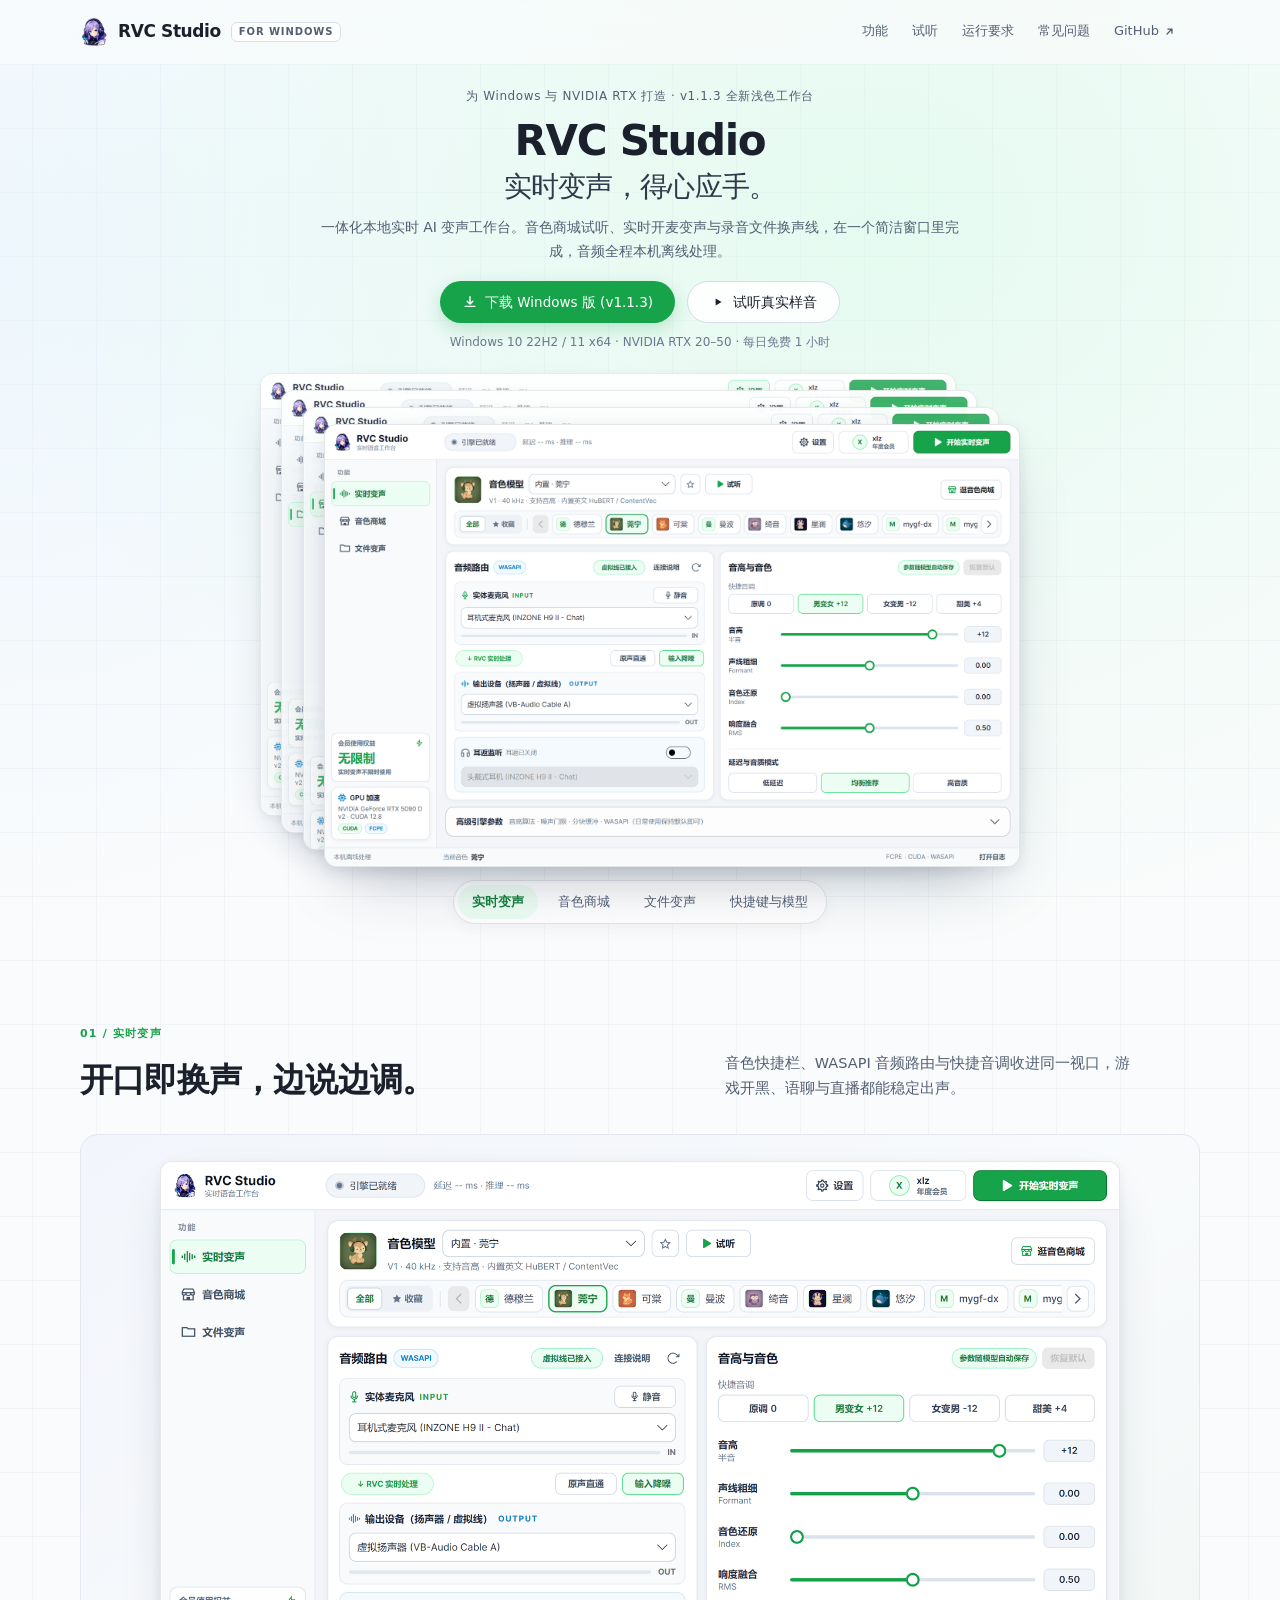
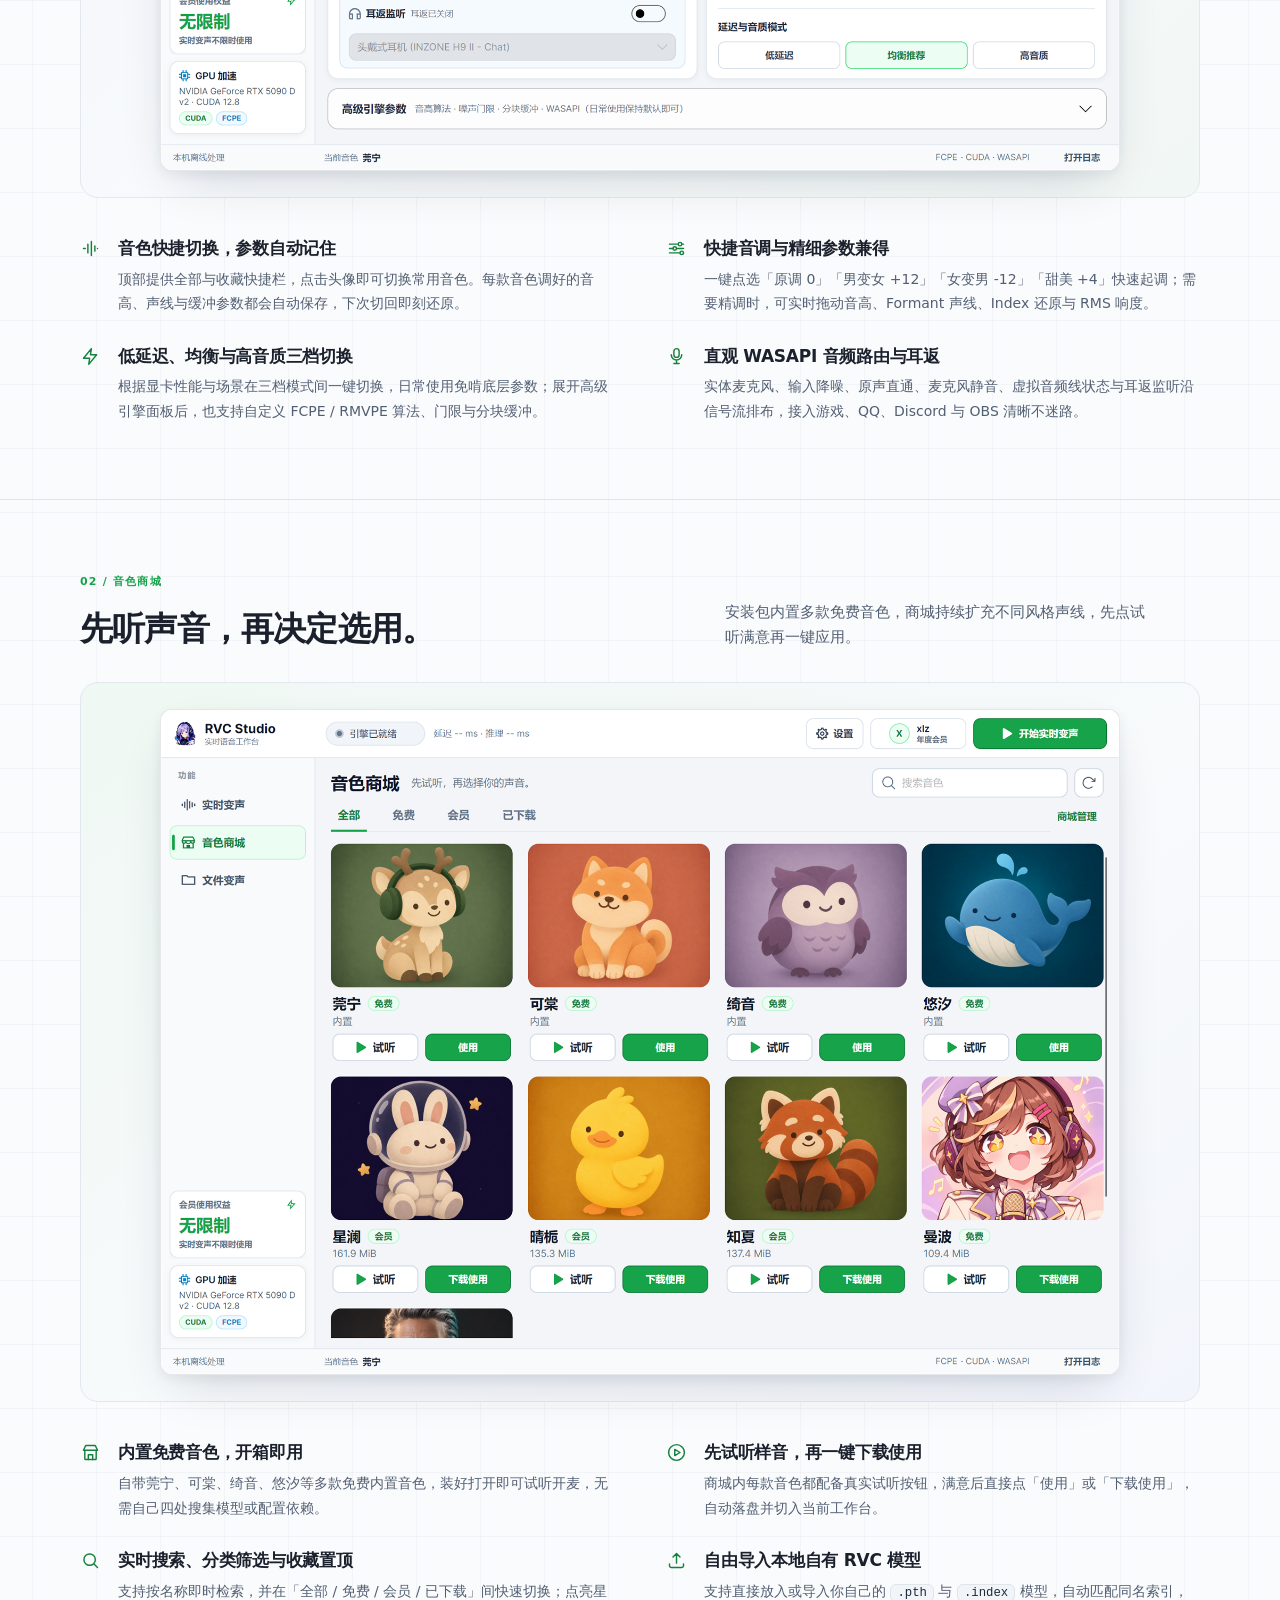
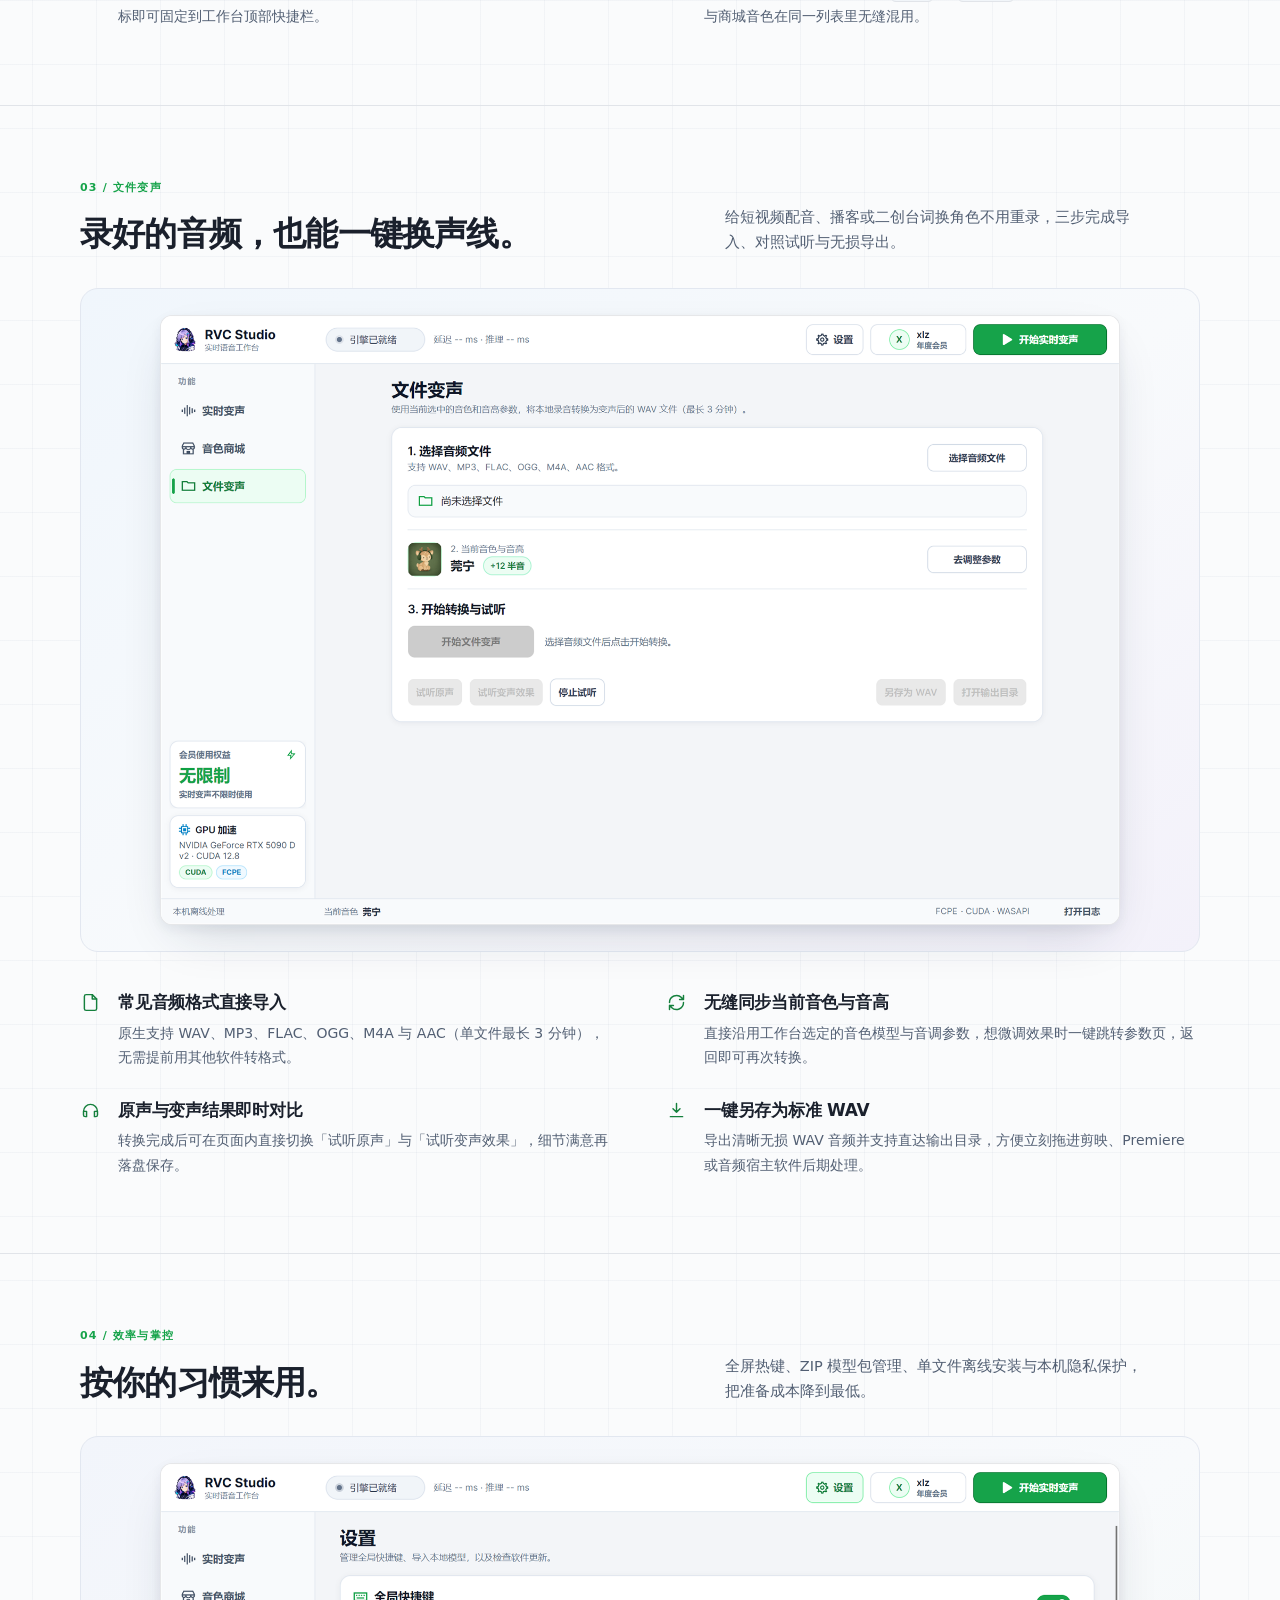
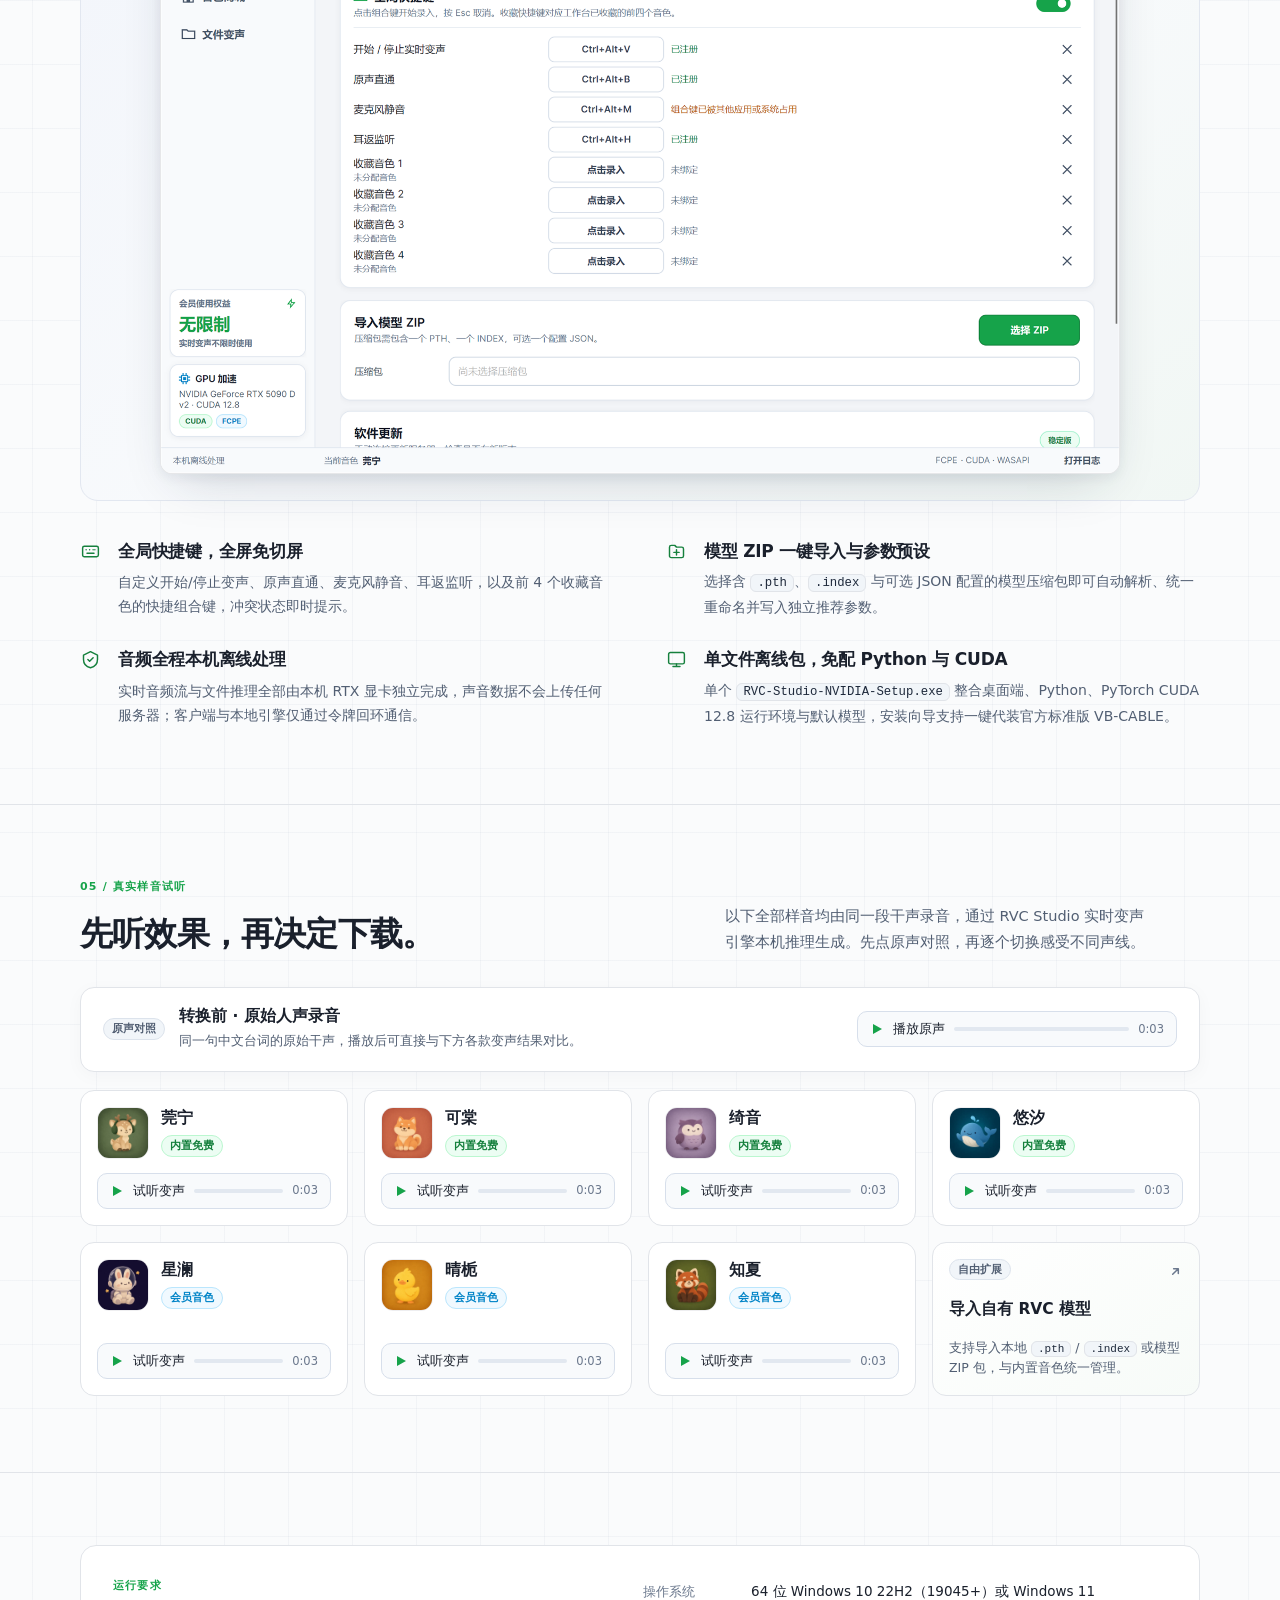
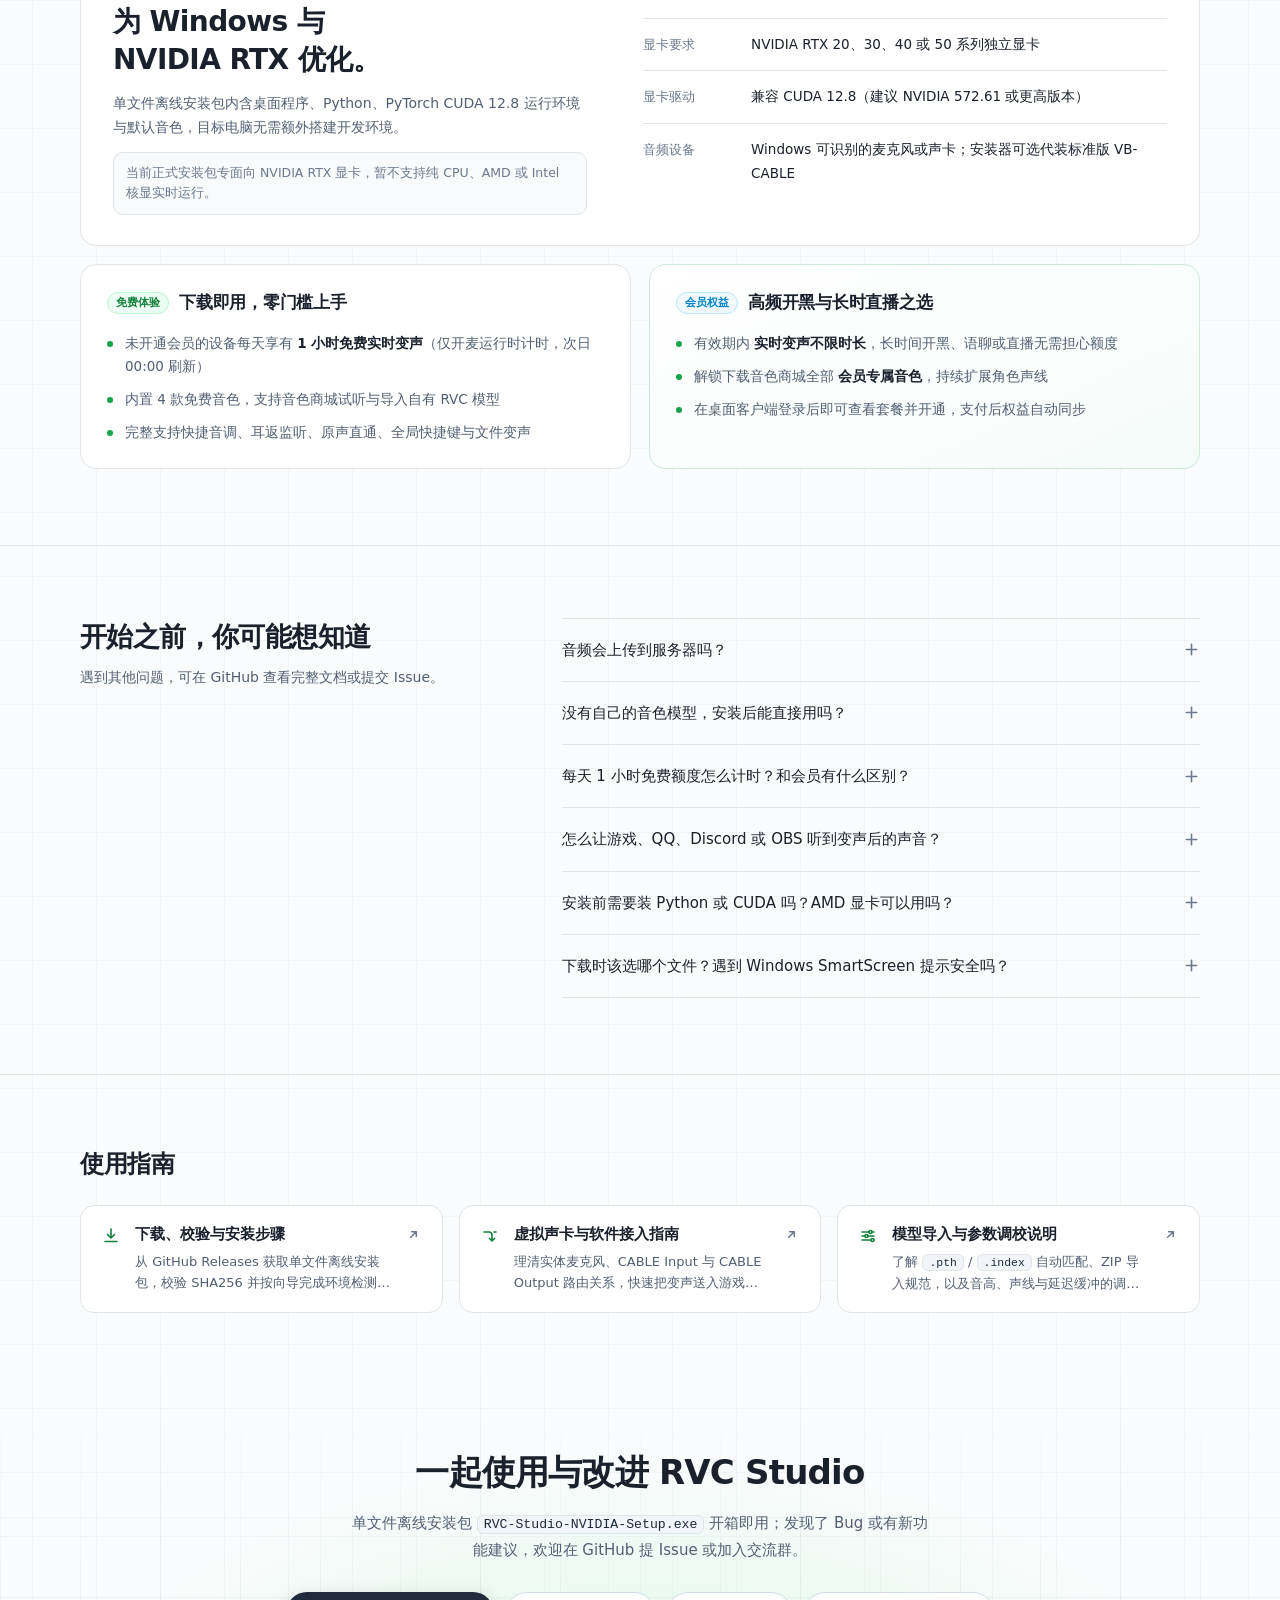
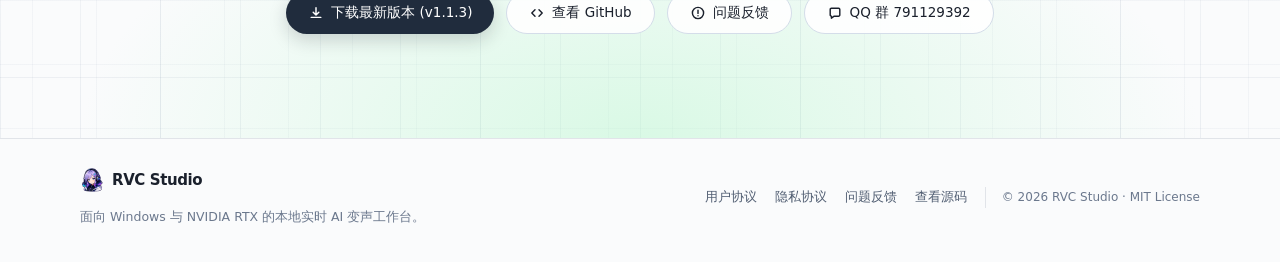
==== commit 775d52b4: "Redesign GitHub Pages with light editorial layout and v1.1.3 UI screenshots" ====
--- a/docs/index.html
+++ b/docs/index.html
@@ -5,580 +5,645 @@
     <meta name="viewport" content="width=device-width, initial-scale=1" />
     <meta
       name="description"
-      content="RVC Studio v1.1.2 是面向 Windows 与 NVIDIA RTX 的一体化本地 AI 变声工作台。内置多款免费音色，支持音色商城先试听再选、实时开麦变声与录音文件一键换声线。"
+      content="RVC Studio v1.1.3 是面向 Windows 与 NVIDIA RTX 的一体化本地实时 AI 变声工作台。音色商城先听再选、实时开麦变声与录音文件一键换声线，音频全程本机离线处理。"
     />
-    <meta name="theme-color" content="#0e110f" />
+    <meta name="theme-color" content="#fafbfc" />
     <link rel="canonical" href="https://3egirlsdream.github.io/RvcStudio/" />
     <meta property="og:type" content="website" />
     <meta property="og:locale" content="zh_CN" />
     <meta property="og:url" content="https://3egirlsdream.github.io/RvcStudio/" />
-    <meta property="og:title" content="RVC Studio｜先听声音，再开麦的本地 AI 变声工作台" />
+    <meta property="og:title" content="RVC Studio｜实时变声，得心应手。" />
     <meta
       property="og:description"
-      content="音色商城试听、实时开麦变声、录音文件变声三合一。内置多款免费音色，本机 RTX 显卡加速处理。"
+      content="面向 Windows 与 NVIDIA RTX 的本地实时 AI 变声工作台。音色商城试听、实时开麦变声与录音文件换声线，在一个简洁窗口里完成。"
     />
     <meta
       property="og:image"
       content="https://3egirlsdream.github.io/RvcStudio/assets/rvc-studio-workbench.png"
     />
     <meta name="twitter:card" content="summary_large_image" />
-    <title>RVC Studio｜本地实时 AI 变声工作台</title>
+    <title>RVC Studio｜面向 Windows 的本地实时 AI 变声工作台</title>
     <link rel="icon" type="image/png" href="assets/favicon.png" />
     <link rel="stylesheet" href="assets/styles.css" />
-    <script>
-      if (!window.matchMedia("(prefers-reduced-motion: reduce)").matches && "IntersectionObserver" in window) {
-        document.documentElement.classList.add("js-reveal");
-      }
-    </script>
     <script src="assets/main.js" defer></script>
   </head>
   <body>
     <a class="skip-link" href="#main">跳到主要内容</a>
 
     <header class="site-header" data-header>
-      <div class="nav-shell">
+      <div class="wrap header-inner">
         <a class="brand" href="#top" aria-label="RVC Studio 首页">
-          <img src="assets/rvc-studio-logo.png" alt="" width="40" height="40" />
+          <img src="assets/rvc-studio-logo.png" alt="" width="28" height="28" />
           <span>RVC Studio</span>
-          <em class="brand-version">v1.1.2</em>
+          <span class="brand-badge">FOR WINDOWS</span>
         </a>
 
-        <button
-          class="nav-toggle"
-          type="button"
-          aria-label="打开导航"
-          aria-expanded="false"
-          aria-controls="site-nav"
-          data-nav-toggle
-        >
-          <span></span><span></span>
-        </button>
-
-        <nav class="site-nav" id="site-nav" aria-label="主要导航" data-nav>
-          <a href="#product">核心亮点</a>
-          <a href="#audition">试听音色</a>
-          <a href="#workspace">产品界面</a>
-          <a href="#scenes">使用场景</a>
+        <nav class="site-nav" aria-label="主要导航">
+          <a href="#features">功能</a>
+          <a href="#audition">试听</a>
           <a href="#requirements">运行要求</a>
+          <a href="#faq">常见问题</a>
           <a
-            class="nav-github"
+            class="nav-ext"
             href="https://github.com/3egirlsdream/RvcStudio"
             target="_blank"
             rel="noreferrer"
-          >GitHub <span aria-hidden="true">↗</span></a>
+          >
+            GitHub
+            <svg viewBox="0 0 16 16" aria-hidden="true"><path d="M5 11 11 5m0 0H6m5 0v5" /></svg>
+          </a>
+        </nav>
+
+        <div class="header-actions">
           <a
-            class="button button-small"
+            class="button button-primary header-download"
             href="https://github.com/3egirlsdream/RvcStudio/releases/latest"
             target="_blank"
             rel="noreferrer"
-          >免费下载</a>
-        </nav>
+            data-header-cta
+          >下载</a>
+
+          <details class="mobile-menu" data-mobile-menu>
+            <summary aria-label="打开导航菜单">
+              <svg viewBox="0 0 20 20" aria-hidden="true"><path d="M3 6h14M3 10h14M3 14h14" /></svg>
+            </summary>
+            <div class="mobile-menu-panel">
+              <a href="#features">核心功能</a>
+              <a href="#audition">真实样音试听</a>
+              <a href="#requirements">运行要求与权益</a>
+              <a href="#faq">常见问题</a>
+              <a href="#guides">使用指南</a>
+              <a href="https://github.com/3egirlsdream/RvcStudio" target="_blank" rel="noreferrer">GitHub ↗</a>
+              <a
+                class="button button-primary mobile-download"
+                href="https://github.com/3egirlsdream/RvcStudio/releases/latest"
+                target="_blank"
+                rel="noreferrer"
+              >下载 Windows 版 (v1.1.3)</a>
+            </div>
+          </details>
+        </div>
       </div>
     </header>
 
     <main id="main">
+      <!-- Hero -->
       <section class="hero" id="top" aria-labelledby="hero-title">
-        <div class="hero-backdrop" aria-hidden="true"></div>
-        <div class="hero-grid" aria-hidden="true"></div>
-        <div class="shell hero-content">
-          <div class="hero-copy" data-reveal>
-            <div class="eyebrow"><span></span> RVC Studio v1.1.2 · 本地实时 AI 变声工作台</div>
-            <h1 id="hero-title">让每一种声音，<em>实时抵达。</em></h1>
-            <p>
-              RVC Studio 把「音色商城试听、实时开麦变声、录音文件换声线」收进同一个简洁窗口。自带多款内置免费音色，本机 RTX 显卡加速处理，打开就能直达游戏、语聊、直播与配音。
+        <div class="wrap hero-inner">
+          <div class="hero-copy">
+            <p class="hero-eyebrow">为 Windows 与 NVIDIA RTX 打造 · v1.1.3 全新浅色工作台</p>
+            <h1 id="hero-title">RVC Studio</h1>
+            <p class="hero-tagline">实时变声，得心应手。</p>
+            <p class="hero-intro">
+              一体化本地实时 AI 变声工作台。音色商城试听、实时开麦变声与录音文件换声线，在一个简洁窗口里完成，音频全程本机离线处理。
             </p>
-            <div class="hero-actions">
+            <div class="hero-actions" data-hero-actions>
               <a
-                class="button button-primary"
+                class="button button-primary button-lg"
                 href="https://github.com/3egirlsdream/RvcStudio/releases/latest"
                 target="_blank"
                 rel="noreferrer"
               >
-                <svg viewBox="0 0 24 24" aria-hidden="true"><path d="M12 3v12m0 0 5-5m-5 5-5-5M5 20h14" /></svg>
-                下载 Windows 版 (v1.1.2)
+                <svg viewBox="0 0 20 20" aria-hidden="true">
+                  <path d="M10 3.5v9m0 0 3.5-3.5M10 12.5 6.5 9M4 15.5h12" />
+                </svg>
+                下载 Windows 版 (v1.1.3)
               </a>
-              <a class="button button-quiet" href="#audition">
-                <svg viewBox="0 0 24 24" aria-hidden="true"><path d="M8 6.5v11l9-5.5-9-5.5Z" /></svg>
-                先听音色样音
+              <a class="button button-secondary button-lg" href="#audition">
+                <svg viewBox="0 0 20 20" aria-hidden="true">
+                  <path d="M7 5.5v9l7.5-4.5L7 5.5Z" fill="currentColor" stroke="none" />
+                </svg>
+                试听真实样音
               </a>
             </div>
-            <div class="hero-notes" aria-label="产品特点">
-              <span><i></i> 音频全程本机处理</span>
-              <span><i></i> 内置免费音色开箱即用</span>
-              <span><i></i> 每日免费 1 小时实时变声</span>
-            </div>
-          </div>
-
-          <div class="hero-orbit" aria-hidden="true">
-            <span class="orbit-dot orbit-dot-one"></span>
-            <span class="orbit-dot orbit-dot-two"></span>
-          </div>
-
-          <div class="app-stage" data-reveal>
-            <div class="app-glow" aria-hidden="true"></div>
-            <div class="window-frame">
-              <img
-                src="assets/rvc-studio-workbench.png"
-                alt="RVC Studio v1.1.2 实时变声工作台界面，展示音色快捷切换、音频路由、快捷音调、延迟与音质模式以及免费额度状态"
-                width="1536"
-                height="1024"
-              />
+            <p class="hero-meta">Windows 10 22H2 / 11 x64 · NVIDIA RTX 20–50 · 每日免费 1 小时</p>
+          </div>
+
+          <!-- Layered Interactive Showcase Stack (inspired by macexplorer.top) -->
+          <div class="hero-showcase" data-showcase>
+            <div class="showcase-stack" aria-label="RVC Studio v1.1.3 多界面交互预览">
+              <button
+                type="button"
+                class="showcase-layer"
+                data-layer-id="settings"
+                style="--layer: 0"
+                aria-label="切换到全局快捷键与模型导入设置界面"
+              >
+                <img
+                  src="assets/rvc-studio-settings.png"
+                  alt="RVC Studio v1.1.3 设置界面：全局快捷键录入、模型 ZIP 导入与软件更新"
+                  width="1800"
+                  height="1143"
+                />
+              </button>
+
+              <button
+                type="button"
+                class="showcase-layer"
+                data-layer-id="file"
+                style="--layer: 1"
+                aria-label="切换到文件变声界面"
+              >
+                <img
+                  src="assets/rvc-studio-file.png"
+                  alt="RVC Studio v1.1.3 文件变声界面：导入录音、对比原声与变声效果并另存为 WAV"
+                  width="1800"
+                  height="1143"
+                />
+              </button>
+
+              <button
+                type="button"
+                class="showcase-layer"
+                data-layer-id="store"
+                style="--layer: 2"
+                aria-label="切换到音色商城界面"
+              >
+                <img
+                  src="assets/rvc-studio-store.png"
+                  alt="RVC Studio v1.1.3 音色商城界面：免费与会员音色先试听再一键选用"
+                  width="1800"
+                  height="1248"
+                />
+              </button>
+
+              <button
+                type="button"
+                class="showcase-layer is-front"
+                data-layer-id="workbench"
+                style="--layer: 3"
+                aria-label="当前显示实时变声工作台界面"
+              >
+                <img
+                  src="assets/rvc-studio-workbench.png"
+                  alt="RVC Studio v1.1.3 实时变声工作台界面：音色快捷切换、WASAPI 音频路由、快捷音调与延迟音质模式"
+                  width="1800"
+                  height="1143"
+                />
+              </button>
+            </div>
+
+            <div class="showcase-pills" role="tablist" aria-label="切换预览界面">
+              <button type="button" role="tab" aria-selected="true" class="showcase-pill is-active" data-layer-trigger="workbench">实时变声</button>
+              <button type="button" role="tab" aria-selected="false" class="showcase-pill" data-layer-trigger="store">音色商城</button>
+              <button type="button" role="tab" aria-selected="false" class="showcase-pill" data-layer-trigger="file">文件变声</button>
+              <button type="button" role="tab" aria-selected="false" class="showcase-pill" data-layer-trigger="settings">快捷键与模型</button>
             </div>
           </div>
         </div>
       </section>
 
-      <section class="proof-strip" aria-label="RVC Studio 产品信息">
-        <div class="shell proof-grid">
-          <div data-reveal>
-            <strong>本机处理</strong>
-            <span>实时音频绝不上传服务器</span>
-          </div>
-          <div data-reveal>
-            <strong>先听再选</strong>
-            <span>内置 4 款免费音色，开箱即用</span>
-          </div>
-          <div data-reveal>
-            <strong>1 个 EXE</strong>
-            <span>离线整合包，免配 Python / CUDA</span>
-          </div>
-          <div data-reveal>
-            <strong>RTX 20–50</strong>
-            <span>Windows 10/11 + NVIDIA 显卡加速</span>
-          </div>
-        </div>
-      </section>
-
-      <section class="section product-section" id="product" aria-labelledby="product-title">
-        <div class="shell">
-          <div class="section-heading centered" data-reveal>
-            <div class="eyebrow"><span></span> 为开箱即用而生</div>
-            <h2 id="product-title">不用啃满屏参数，打开就能换声线</h2>
-            <p>从试听挑音色、游戏开黑实时开麦，到把现成录音一键换成另一个角色，全都在同一工作台里完成。</p>
-          </div>
-
-          <div class="feature-grid">
-            <article class="feature-card feature-card-large" data-reveal>
-              <div class="feature-icon">
-                <svg viewBox="0 0 24 24" aria-hidden="true"><path d="M12 3v3m0 12v3M3 12h3m12 0h3M5.6 5.6l2.1 2.1m8.6 8.6 2.1 2.1m0-12.8-2.1 2.1m-8.6 8.6-2.1 2.1" /><circle cx="12" cy="12" r="4" /></svg>
-              </div>
-              <div class="feature-body">
-                <small>REAL-TIME VOICE</small>
-                <h3>实时开麦变声，边说边调不打断</h3>
-                <p>
-                  一键点「男变女」「女变男」「甜美」快速出声，按需在「低延迟 / 均衡推荐 / 高音质」间切换。耳返监听、原声直通、临时静音与输入降噪触手可及，每款音色调好的参数还会自动记住。
-                </p>
-              </div>
-              <div class="mini-wave" aria-hidden="true">
-                <span></span><span></span><span></span><span></span><span></span><span></span><span></span><span></span><span></span>
-              </div>
-            </article>
-
-            <article class="feature-card feature-card-store" data-reveal>
-              <div class="feature-icon feature-icon-cyan">
-                <svg viewBox="0 0 24 24" aria-hidden="true"><path d="M4 8.5c2.7 0 2.7 7 5.3 7s2.7-7 5.4-7 2.6 7 5.3 7" /></svg>
-              </div>
-              <small>VOICE STORE</small>
-              <h3>音色商城，先听满意再选</h3>
-              <p>自带多款内置免费音色，点播放先听样音再一键使用；星标收藏固定到顶部快捷栏随时秒切，也支持在设置里导入自有 RVC 模型或 ZIP 包。</p>
-            </article>
-
-            <article class="feature-card feature-card-half" data-reveal>
-              <div class="feature-icon feature-icon-cyan">
-                <svg viewBox="0 0 24 24" aria-hidden="true"><path d="M14 3H7a2 2 0 0 0-2 2v14a2 2 0 0 0 2 2h10a2 2 0 0 0 2-2V8z" /><path d="M14 3v5h5M9 14l2 2 4-4" /></svg>
-              </div>
-              <small>FILE CONVERSION</small>
-              <h3>录好的音频，也能一键换声线</h3>
-              <p>给短视频配音、播客或二创台词换角色不用重录。支持 MP3、WAV、M4A、FLAC、OGG、AAC（最长 3 分钟），转换后可直接对比原声并另存为 WAV。</p>
-            </article>
-
-            <article class="feature-card feature-card-half" data-reveal>
-              <div class="feature-icon">
-                <svg viewBox="0 0 24 24" aria-hidden="true"><path d="M5 6h7a4 4 0 0 1 4 4v8m0 0-3-3m3 3 3-3M19 6h-3" /></svg>
-              </div>
-              <small>ROUTING &amp; HOTKEYS</small>
-              <h3>直连游戏语聊，全屏热键免切屏</h3>
-              <p>内置虚拟音频线连接说明，轻松送入游戏、QQ、Discord 与 OBS；还可为开停变声、静音、原声直通及前 4 个收藏音色绑定全局快捷键，打游戏不手忙脚乱。</p>
-            </article>
-
-            <article class="feature-card feature-card-wide" data-reveal>
-              <div class="feature-icon feature-icon-cyan">
-                <svg viewBox="0 0 24 24" aria-hidden="true"><path d="M4 7h10M4 17h16M18 7h2M4 12h3m4 0h9" /><circle cx="16" cy="7" r="2" /><circle cx="9" cy="12" r="2" /></svg>
-              </div>
-              <div class="feature-body">
-                <small>FINE CONTROL</small>
-                <h3>新手有省心默认，进阶有精细调校</h3>
-                <p>默认已配好清晰的日常参数；想精调声线时，可随时调节音高、声线粗细（Formant）、音色还原、响度混合，以及高级引擎降噪、门限与缓冲选项。</p>
-              </div>
-              <div class="control-demo" data-control-demo>
-                <div class="control-presets" role="group" aria-label="快捷音调示例">
-                  <button type="button" data-preset-pitch="0" data-preset-formant="0">原调 0</button>
-                  <button type="button" class="is-active" data-preset-pitch="12" data-preset-formant="0.15">男变女 +12</button>
-                  <button type="button" data-preset-pitch="-12" data-preset-formant="-0.2">女变男 -12</button>
-                  <button type="button" data-preset-pitch="4" data-preset-formant="0.1">甜美 +4</button>
-                </div>
-                <label class="control-row">
-                  <span>音高</span>
-                  <input type="range" min="-12" max="12" step="1" value="12" data-demo-pitch aria-label="音高半音调节示例" />
-                  <b data-demo-pitch-value>+12</b>
-                </label>
-                <label class="control-row">
-                  <span>声线</span>
-                  <input type="range" min="-1" max="1" step="0.05" value="0.15" data-demo-formant aria-label="声线粗细调节示例" />
-                  <b data-demo-formant-value>+0.15</b>
-                </label>
-              </div>
-            </article>
-          </div>
-        </div>
-      </section>
-
-      <section class="section audition-section" id="audition" aria-labelledby="audition-title">
-        <div class="shell">
-          <div class="section-heading centered" data-reveal>
-            <div class="eyebrow"><span></span> 真实样音试听</div>
-            <h2 id="audition-title">先听效果，再决定下载</h2>
+      <!-- Features: Numbered Editorial Sections (01 - 04) -->
+      <div class="features" id="features">
+        <!-- 01 / Realtime Voice -->
+        <section class="capability-section" aria-labelledby="cap-01-title">
+          <div class="wrap">
+            <header class="capability-heading">
+              <span class="section-eyebrow">01 / 实时变声</span>
+              <h2 id="cap-01-title">开口即换声，边说边调。</h2>
+              <p>音色快捷栏、WASAPI 音频路由与快捷音调收进同一视口，游戏开黑、语聊与直播都能稳定出声。</p>
+            </header>
+
+            <div class="feature-spotlight">
+              <figure class="spotlight-frame spotlight-wide">
+                <img
+                  src="assets/rvc-studio-workbench.png"
+                  alt="RVC Studio v1.1.3 实时变声工作台实拍界面"
+                  width="1800"
+                  height="1143"
+                  loading="lazy"
+                />
+              </figure>
+            </div>
+
+            <div class="capability-grid">
+              <article class="capability">
+                <svg class="cap-icon" viewBox="0 0 24 24" aria-hidden="true">
+                  <path d="M4 12h2m3-5v10m4-13v16m4-11v6m3-3h0" />
+                </svg>
+                <h3>音色快捷切换，参数自动记住</h3>
+                <p>顶部提供全部与收藏快捷栏，点击头像即可切换常用音色。每款音色调好的音高、声线与缓冲参数都会自动保存，下次切回即刻还原。</p>
+              </article>
+
+              <article class="capability">
+                <svg class="cap-icon" viewBox="0 0 24 24" aria-hidden="true">
+                  <path d="M4 7h10m4 0h2M4 12h4m4 0h8M4 17h12m4 0h0" />
+                  <circle cx="16" cy="7" r="2" />
+                  <circle cx="10" cy="12" r="2" />
+                  <circle cx="18" cy="17" r="2" />
+                </svg>
+                <h3>快捷音调与精细参数兼得</h3>
+                <p>一键点选「原调 0」「男变女 +12」「女变男 -12」「甜美 +4」快速起调；需要精调时，可实时拖动音高、Formant 声线、Index 还原与 RMS 响度。</p>
+              </article>
+
+              <article class="capability">
+                <svg class="cap-icon" viewBox="0 0 24 24" aria-hidden="true">
+                  <path d="M13 3 4 14h7l-1 7 9-11h-7l1-7Z" />
+                </svg>
+                <h3>低延迟、均衡与高音质三档切换</h3>
+                <p>根据显卡性能与场景在三档模式间一键切换，日常使用免啃底层参数；展开高级引擎面板后，也支持自定义 FCPE / RMVPE 算法、门限与分块缓冲。</p>
+              </article>
+
+              <article class="capability">
+                <svg class="cap-icon" viewBox="0 0 24 24" aria-hidden="true">
+                  <rect x="9" y="3" width="6" height="10" rx="3" />
+                  <path d="M6 10a6 6 0 0 0 12 0M12 16v4m-3 0h6" />
+                </svg>
+                <h3>直观 WASAPI 音频路由与耳返</h3>
+                <p>实体麦克风、输入降噪、原声直通、麦克风静音、虚拟音频线状态与耳返监听沿信号流排布，接入游戏、QQ、Discord 与 OBS 清晰不迷路。</p>
+              </article>
+            </div>
+          </div>
+        </section>
+
+        <!-- 02 / Voice Store -->
+        <section class="capability-section" aria-labelledby="cap-02-title">
+          <div class="wrap">
+            <header class="capability-heading">
+              <span class="section-eyebrow">02 / 音色商城</span>
+              <h2 id="cap-02-title">先听声音，再决定选用。</h2>
+              <p>安装包内置多款免费音色，商城持续扩充不同风格声线，先点试听满意再一键应用。</p>
+            </header>
+
+            <div class="feature-spotlight spotlight-tint-mint">
+              <figure class="spotlight-frame spotlight-wide">
+                <img
+                  src="assets/rvc-studio-store.png"
+                  alt="RVC Studio v1.1.3 音色商城界面，展示内置免费与会员音色卡片"
+                  width="1800"
+                  height="1248"
+                  loading="lazy"
+                />
+              </figure>
+            </div>
+
+            <div class="capability-grid">
+              <article class="capability">
+                <svg class="cap-icon" viewBox="0 0 24 24" aria-hidden="true">
+                  <path d="M4 9.5 6.5 4h11L20 9.5M4 9.5h16M5.5 9.5V19a1 1 0 0 0 1 1h11a1 1 0 0 0 1-1V9.5" />
+                  <path d="M9.5 20v-5.5h5V20" />
+                </svg>
+                <h3>内置免费音色，开箱即用</h3>
+                <p>自带莞宁、可棠、绮音、悠汐等多款免费内置音色，装好打开即可试听开麦，无需自己四处搜集模型或配置依赖。</p>
+              </article>
+
+              <article class="capability">
+                <svg class="cap-icon" viewBox="0 0 24 24" aria-hidden="true">
+                  <circle cx="12" cy="12" r="9" />
+                  <path d="M10 8.5v7l6-3.5-6-3.5Z" />
+                </svg>
+                <h3>先试听样音，再一键下载使用</h3>
+                <p>商城内每款音色都配备真实试听按钮，满意后直接点「使用」或「下载使用」，自动落盘并切入当前工作台。</p>
+              </article>
+
+              <article class="capability">
+                <svg class="cap-icon" viewBox="0 0 24 24" aria-hidden="true">
+                  <circle cx="11" cy="11" r="6.5" />
+                  <path d="m16 16 4 4" />
+                </svg>
+                <h3>实时搜索、分类筛选与收藏置顶</h3>
+                <p>支持按名称即时检索，并在「全部 / 免费 / 会员 / 已下载」间快速切换；点亮星标即可固定到工作台顶部快捷栏。</p>
+              </article>
+
+              <article class="capability">
+                <svg class="cap-icon" viewBox="0 0 24 24" aria-hidden="true">
+                  <path d="M12 4v11m0-11 4 4m-4-4-4 4M4 16v2a2 2 0 0 0 2 2h12a2 2 0 0 0 2-2v-2" />
+                </svg>
+                <h3>自由导入本地自有 RVC 模型</h3>
+                <p>支持直接放入或导入你自己的 <code>.pth</code> 与 <code>.index</code> 模型，自动匹配同名索引，与商城音色在同一列表里无缝混用。</p>
+              </article>
+            </div>
+          </div>
+        </section>
+
+        <!-- 03 / File Conversion -->
+        <section class="capability-section" aria-labelledby="cap-03-title">
+          <div class="wrap">
+            <header class="capability-heading">
+              <span class="section-eyebrow">03 / 文件变声</span>
+              <h2 id="cap-03-title">录好的音频，也能一键换声线。</h2>
+              <p>给短视频配音、播客或二创台词换角色不用重录，三步完成导入、对照试听与无损导出。</p>
+            </header>
+
+            <div class="feature-spotlight spotlight-tint-sky">
+              <figure class="spotlight-frame spotlight-wide">
+                <img
+                  src="assets/rvc-studio-file.png"
+                  alt="RVC Studio v1.1.3 文件变声界面"
+                  width="1800"
+                  height="1143"
+                  loading="lazy"
+                />
+              </figure>
+            </div>
+
+            <div class="capability-grid">
+              <article class="capability">
+                <svg class="cap-icon" viewBox="0 0 24 24" aria-hidden="true">
+                  <path d="M14 3H7a2 2 0 0 0-2 2v14a2 2 0 0 0 2 2h10a2 2 0 0 0 2-2V8l-5-5Z" />
+                  <path d="M14 3v5h5" />
+                </svg>
+                <h3>常见音频格式直接导入</h3>
+                <p>原生支持 WAV、MP3、FLAC、OGG、M4A 与 AAC（单文件最长 3 分钟），无需提前用其他软件转格式。</p>
+              </article>
+
+              <article class="capability">
+                <svg class="cap-icon" viewBox="0 0 24 24" aria-hidden="true">
+                  <path d="M4 12a8 8 0 0 1 13.7-5.6L20 8.5M20 4v4.5h-4.5M20 12a8 8 0 0 1-13.7 5.6L4 15.5M4 20v-4.5h4.5" />
+                </svg>
+                <h3>无缝同步当前音色与音高</h3>
+                <p>直接沿用工作台选定的音色模型与音调参数，想微调效果时一键跳转参数页，返回即可再次转换。</p>
+              </article>
+
+              <article class="capability">
+                <svg class="cap-icon" viewBox="0 0 24 24" aria-hidden="true">
+                  <path d="M4 13a8 8 0 0 1 16 0v4a2 2 0 0 1-2 2h-1.5v-6H19M4 13v4a2 2 0 0 0 2 2h1.5v-6H5" />
+                </svg>
+                <h3>原声与变声结果即时对比</h3>
+                <p>转换完成后可在页面内直接切换「试听原声」与「试听变声效果」，细节满意再落盘保存。</p>
+              </article>
+
+              <article class="capability">
+                <svg class="cap-icon" viewBox="0 0 24 24" aria-hidden="true">
+                  <path d="M12 4v10m0 0 4-4m-4 4-4-4M5 19h14" />
+                </svg>
+                <h3>一键另存为标准 WAV</h3>
+                <p>导出清晰无损 WAV 音频并支持直达输出目录，方便立刻拖进剪映、Premiere 或音频宿主软件后期处理。</p>
+              </article>
+            </div>
+          </div>
+        </section>
+
+        <!-- 04 / Efficiency & Privacy -->
+        <section class="capability-section" aria-labelledby="cap-04-title">
+          <div class="wrap">
+            <header class="capability-heading">
+              <span class="section-eyebrow">04 / 效率与掌控</span>
+              <h2 id="cap-04-title">按你的习惯来用。</h2>
+              <p>全屏热键、ZIP 模型包管理、单文件离线安装与本机隐私保护，把准备成本降到最低。</p>
+            </header>
+
+            <div class="feature-spotlight">
+              <figure class="spotlight-frame spotlight-wide">
+                <img
+                  src="assets/rvc-studio-settings.png"
+                  alt="RVC Studio v1.1.3 设置界面，展示全局快捷键与模型 ZIP 导入"
+                  width="1800"
+                  height="1143"
+                  loading="lazy"
+                />
+              </figure>
+            </div>
+
+            <div class="capability-grid">
+              <article class="capability">
+                <svg class="cap-icon" viewBox="0 0 24 24" aria-hidden="true">
+                  <rect x="3" y="6" width="18" height="12" rx="2" />
+                  <path d="M7 10h.01M11 10h.01M15 10h.01M17 10h.01M8 14h8" />
+                </svg>
+                <h3>全局快捷键，全屏免切屏</h3>
+                <p>自定义开始/停止变声、原声直通、麦克风静音、耳返监听，以及前 4 个收藏音色的快捷组合键，冲突状态即时提示。</p>
+              </article>
+
+              <article class="capability">
+                <svg class="cap-icon" viewBox="0 0 24 24" aria-hidden="true">
+                  <path d="M4 7a2 2 0 0 1 2-2h4l2 2h6a2 2 0 0 1 2 2v8a2 2 0 0 1-2 2H6a2 2 0 0 1-2-2V7Z" />
+                  <path d="M12 10v6m-3-3h6" />
+                </svg>
+                <h3>模型 ZIP 一键导入与参数预设</h3>
+                <p>选择含 <code>.pth</code>、<code>.index</code> 与可选 JSON 配置的模型压缩包即可自动解析、统一重命名并写入独立推荐参数。</p>
+              </article>
+
+              <article class="capability">
+                <svg class="cap-icon" viewBox="0 0 24 24" aria-hidden="true">
+                  <path d="M12 3 4 7v5c0 4.8 3.4 8.4 8 9.5 4.6-1.1 8-4.7 8-9.5V7l-8-4Z" />
+                  <path d="m9 12 2 2 4-4" />
+                </svg>
+                <h3>音频全程本机离线处理</h3>
+                <p>实时音频流与文件推理全部由本机 RTX 显卡独立完成，声音数据不会上传任何服务器；客户端与本地引擎仅通过令牌回环通信。</p>
+              </article>
+
+              <article class="capability">
+                <svg class="cap-icon" viewBox="0 0 24 24" aria-hidden="true">
+                  <rect x="3" y="4" width="18" height="13" rx="2" />
+                  <path d="M8 20h8M12 17v3" />
+                </svg>
+                <h3>单文件离线包，免配 Python 与 CUDA</h3>
+                <p>单个 <code>RVC-Studio-NVIDIA-Setup.exe</code> 整合桌面端、Python、PyTorch CUDA 12.8 运行环境与默认模型，安装向导支持一键代装官方标准版 VB-CABLE。</p>
+              </article>
+            </div>
+          </div>
+        </section>
+      </div>
+
+      <!-- 05 / Real Voice Audition -->
+      <section class="audition-section" id="audition" aria-labelledby="audition-title">
+        <div class="wrap">
+          <header class="capability-heading">
+            <span class="section-eyebrow">05 / 真实样音试听</span>
+            <h2 id="audition-title">先听效果，再决定下载。</h2>
             <p>以下全部样音均由同一段干声录音，通过 RVC Studio 实时变声引擎本机推理生成。先点原声对照，再逐个切换感受不同声线。</p>
-          </div>
-
-          <div class="audition-source" data-reveal>
-            <div class="audition-source-info">
-              <span class="audition-tag audition-tag-source">原声对照</span>
+          </header>
+
+          <div class="audition-source">
+            <div class="audition-source-meta">
+              <span class="pill-tag pill-tag-neutral">原声对照</span>
               <div>
                 <h3>转换前 · 原始人声录音</h3>
-                <p>同一句中文台词的原始干声，点击播放后再与下方变声结果直接对比。</p>
+                <p>同一句中文台词的原始干声，播放后可直接与下方各款变声结果对比。</p>
               </div>
             </div>
             <button
-              class="audition-play-btn audition-play-btn-wide"
+              class="audio-btn audio-btn-source"
               type="button"
               data-audio-src="assets/audio/original.mp3"
               data-audio-id="original"
               aria-pressed="false"
             >
-              <span class="play-icon" aria-hidden="true"></span>
-              <span class="play-label">播放原声</span>
-              <span class="audio-progress" aria-hidden="true"><i></i></span>
+              <span class="audio-btn-icon" aria-hidden="true"></span>
+              <span class="audio-btn-label">播放原声</span>
+              <span class="audio-track" aria-hidden="true"><i></i></span>
               <span class="audio-time" data-audio-time>0:03</span>
             </button>
           </div>
 
-          <div class="audition-grid" data-reveal>
+          <div class="audition-grid">
             <article class="voice-card" data-voice-card="guanning">
-              <div class="voice-card-head">
-                <img src="assets/voices/guanning.jpg" alt="莞宁 音色头像" width="60" height="60" loading="lazy" />
+              <div class="voice-head">
+                <img src="assets/voices/guanning.jpg" alt="莞宁 音色头像" width="52" height="52" loading="lazy" />
                 <div>
                   <h3>莞宁</h3>
-                  <span class="voice-badge voice-badge-free">内置免费</span>
+                  <span class="pill-tag pill-tag-free">内置免费</span>
                 </div>
               </div>
-              <button class="audition-play-btn" type="button" data-audio-src="assets/audio/guanning.mp3" data-audio-id="guanning" aria-pressed="false">
-                <span class="play-icon" aria-hidden="true"></span>
-                <span class="play-label">试听变声</span>
-                <span class="audio-progress" aria-hidden="true"><i></i></span>
+              <button class="audio-btn" type="button" data-audio-src="assets/audio/guanning.mp3" data-audio-id="guanning" aria-pressed="false">
+                <span class="audio-btn-icon" aria-hidden="true"></span>
+                <span class="audio-btn-label">试听变声</span>
+                <span class="audio-track" aria-hidden="true"><i></i></span>
                 <span class="audio-time" data-audio-time>0:03</span>
               </button>
             </article>
 
             <article class="voice-card" data-voice-card="ketang">
-              <div class="voice-card-head">
-                <img src="assets/voices/ketang.jpg" alt="可棠 音色头像" width="60" height="60" loading="lazy" />
+              <div class="voice-head">
+                <img src="assets/voices/ketang.jpg" alt="可棠 音色头像" width="52" height="52" loading="lazy" />
                 <div>
                   <h3>可棠</h3>
-                  <span class="voice-badge voice-badge-free">内置免费</span>
+                  <span class="pill-tag pill-tag-free">内置免费</span>
                 </div>
               </div>
-              <button class="audition-play-btn" type="button" data-audio-src="assets/audio/ketang.mp3" data-audio-id="ketang" aria-pressed="false">
-                <span class="play-icon" aria-hidden="true"></span>
-                <span class="play-label">试听变声</span>
-                <span class="audio-progress" aria-hidden="true"><i></i></span>
+              <button class="audio-btn" type="button" data-audio-src="assets/audio/ketang.mp3" data-audio-id="ketang" aria-pressed="false">
+                <span class="audio-btn-icon" aria-hidden="true"></span>
+                <span class="audio-btn-label">试听变声</span>
+                <span class="audio-track" aria-hidden="true"><i></i></span>
                 <span class="audio-time" data-audio-time>0:03</span>
               </button>
             </article>
 
             <article class="voice-card" data-voice-card="qiyin">
-              <div class="voice-card-head">
-                <img src="assets/voices/qiyin.jpg" alt="绮音 音色头像" width="60" height="60" loading="lazy" />
+              <div class="voice-head">
+                <img src="assets/voices/qiyin.jpg" alt="绮音 音色头像" width="52" height="52" loading="lazy" />
                 <div>
                   <h3>绮音</h3>
-                  <span class="voice-badge voice-badge-free">内置免费</span>
+                  <span class="pill-tag pill-tag-free">内置免费</span>
                 </div>
               </div>
-              <button class="audition-play-btn" type="button" data-audio-src="assets/audio/qiyin.mp3" data-audio-id="qiyin" aria-pressed="false">
-                <span class="play-icon" aria-hidden="true"></span>
-                <span class="play-label">试听变声</span>
-                <span class="audio-progress" aria-hidden="true"><i></i></span>
+              <button class="audio-btn" type="button" data-audio-src="assets/audio/qiyin.mp3" data-audio-id="qiyin" aria-pressed="false">
+                <span class="audio-btn-icon" aria-hidden="true"></span>
+                <span class="audio-btn-label">试听变声</span>
+                <span class="audio-track" aria-hidden="true"><i></i></span>
                 <span class="audio-time" data-audio-time>0:03</span>
               </button>
             </article>
 
             <article class="voice-card" data-voice-card="youxi">
-              <div class="voice-card-head">
-                <img src="assets/voices/youxi.jpg" alt="悠汐 音色头像" width="60" height="60" loading="lazy" />
+              <div class="voice-head">
+                <img src="assets/voices/youxi.jpg" alt="悠汐 音色头像" width="52" height="52" loading="lazy" />
                 <div>
                   <h3>悠汐</h3>
-                  <span class="voice-badge voice-badge-free">内置免费</span>
+                  <span class="pill-tag pill-tag-free">内置免费</span>
                 </div>
               </div>
-              <button class="audition-play-btn" type="button" data-audio-src="assets/audio/youxi.mp3" data-audio-id="youxi" aria-pressed="false">
-                <span class="play-icon" aria-hidden="true"></span>
-                <span class="play-label">试听变声</span>
-                <span class="audio-progress" aria-hidden="true"><i></i></span>
+              <button class="audio-btn" type="button" data-audio-src="assets/audio/youxi.mp3" data-audio-id="youxi" aria-pressed="false">
+                <span class="audio-btn-icon" aria-hidden="true"></span>
+                <span class="audio-btn-label">试听变声</span>
+                <span class="audio-track" aria-hidden="true"><i></i></span>
                 <span class="audio-time" data-audio-time>0:03</span>
               </button>
             </article>
 
             <article class="voice-card" data-voice-card="xinglan">
-              <div class="voice-card-head">
-                <img src="assets/voices/xinglan.jpg" alt="星澜 音色头像" width="60" height="60" loading="lazy" />
+              <div class="voice-head">
+                <img src="assets/voices/xinglan.jpg" alt="星澜 音色头像" width="52" height="52" loading="lazy" />
                 <div>
                   <h3>星澜</h3>
-                  <span class="voice-badge voice-badge-pro">会员音色</span>
+                  <span class="pill-tag pill-tag-pro">会员音色</span>
                 </div>
               </div>
-              <button class="audition-play-btn" type="button" data-audio-src="assets/audio/xinglan.mp3" data-audio-id="xinglan" aria-pressed="false">
-                <span class="play-icon" aria-hidden="true"></span>
-                <span class="play-label">试听变声</span>
-                <span class="audio-progress" aria-hidden="true"><i></i></span>
+              <button class="audio-btn" type="button" data-audio-src="assets/audio/xinglan.mp3" data-audio-id="xinglan" aria-pressed="false">
+                <span class="audio-btn-icon" aria-hidden="true"></span>
+                <span class="audio-btn-label">试听变声</span>
+                <span class="audio-track" aria-hidden="true"><i></i></span>
                 <span class="audio-time" data-audio-time>0:03</span>
               </button>
             </article>
 
             <article class="voice-card" data-voice-card="qingzhi">
-              <div class="voice-card-head">
-                <img src="assets/voices/qingzhi.jpg" alt="晴栀 音色头像" width="60" height="60" loading="lazy" />
+              <div class="voice-head">
+                <img src="assets/voices/qingzhi.jpg" alt="晴栀 音色头像" width="52" height="52" loading="lazy" />
                 <div>
                   <h3>晴栀</h3>
-                  <span class="voice-badge voice-badge-pro">会员音色</span>
+                  <span class="pill-tag pill-tag-pro">会员音色</span>
                 </div>
               </div>
-              <button class="audition-play-btn" type="button" data-audio-src="assets/audio/qingzhi.mp3" data-audio-id="qingzhi" aria-pressed="false">
-                <span class="play-icon" aria-hidden="true"></span>
-                <span class="play-label">试听变声</span>
-                <span class="audio-progress" aria-hidden="true"><i></i></span>
+              <button class="audio-btn" type="button" data-audio-src="assets/audio/qingzhi.mp3" data-audio-id="qingzhi" aria-pressed="false">
+                <span class="audio-btn-icon" aria-hidden="true"></span>
+                <span class="audio-btn-label">试听变声</span>
+                <span class="audio-track" aria-hidden="true"><i></i></span>
                 <span class="audio-time" data-audio-time>0:03</span>
               </button>
             </article>
 
             <article class="voice-card" data-voice-card="zhixia">
-              <div class="voice-card-head">
-                <img src="assets/voices/zhixia.jpg" alt="知夏 音色头像" width="60" height="60" loading="lazy" />
+              <div class="voice-head">
+                <img src="assets/voices/zhixia.jpg" alt="知夏 音色头像" width="52" height="52" loading="lazy" />
                 <div>
                   <h3>知夏</h3>
-                  <span class="voice-badge voice-badge-pro">会员音色</span>
+                  <span class="pill-tag pill-tag-pro">会员音色</span>
                 </div>
               </div>
-              <button class="audition-play-btn" type="button" data-audio-src="assets/audio/zhixia.mp3" data-audio-id="zhixia" aria-pressed="false">
-                <span class="play-icon" aria-hidden="true"></span>
-                <span class="play-label">试听变声</span>
-                <span class="audio-progress" aria-hidden="true"><i></i></span>
+              <button class="audio-btn" type="button" data-audio-src="assets/audio/zhixia.mp3" data-audio-id="zhixia" aria-pressed="false">
+                <span class="audio-btn-icon" aria-hidden="true"></span>
+                <span class="audio-btn-label">试听变声</span>
+                <span class="audio-track" aria-hidden="true"><i></i></span>
                 <span class="audio-time" data-audio-time>0:03</span>
               </button>
             </article>
 
-            <article class="voice-card voice-card-cta">
-              <div class="voice-card-cta-body">
-                <span class="voice-badge voice-badge-custom">自由扩展</span>
-                <h3>导入你的 RVC 模型</h3>
-                <p>支持直接导入本地 `.pth` / `.index` 或模型 ZIP 包，与内置音色统一管理。</p>
-              </div>
-              <a
-                class="text-link"
-                href="https://github.com/3egirlsdream/RvcStudio#1-准备音色模型"
-                target="_blank"
-                rel="noreferrer"
-              >查看导入说明 <span aria-hidden="true">↗</span></a>
-            </article>
+            <a
+              class="voice-card voice-card-import"
+              href="https://github.com/3egirlsdream/RvcStudio#1-准备音色模型"
+              target="_blank"
+              rel="noreferrer"
+            >
+              <div class="voice-import-top">
+                <span class="pill-tag pill-tag-neutral">自由扩展</span>
+                <svg class="card-arrow" viewBox="0 0 16 16" aria-hidden="true"><path d="M5 11 11 5m0 0H6m5 0v5" /></svg>
+              </div>
+              <h3>导入自有 RVC 模型</h3>
+              <p>支持导入本地 <code>.pth</code> / <code>.index</code> 或模型 ZIP 包，与内置音色统一管理。</p>
+            </a>
           </div>
         </div>
       </section>
 
-      <section class="section workspace-section" id="workspace" aria-labelledby="workspace-title">
-        <div class="shell">
-          <div class="workspace-intro">
-            <div class="section-heading" data-reveal>
-              <div class="eyebrow"><span></span> v1.1.2 实际界面</div>
-              <h2 id="workspace-title">三大模块，收进一个工作台</h2>
-            </div>
-            <p data-reveal>实时变声、音色商城与文件变声集成在同一窗口，切换标签即可预览每个功能页面。</p>
-          </div>
-
-          <div class="workspace-tabs" role="tablist" aria-label="RVC Studio 界面模块切换" data-reveal>
-            <button
-              class="workspace-tab is-active"
-              type="button"
-              role="tab"
-              id="tab-realtime"
-              aria-selected="true"
-              aria-controls="workspace-stage"
-              data-ws-tab="realtime"
-            >
-              <strong>实时变声</strong>
-              <span>路由、音调与模式</span>
-            </button>
-            <button
-              class="workspace-tab"
-              type="button"
-              role="tab"
-              id="tab-store"
-              aria-selected="false"
-              aria-controls="workspace-stage"
-              data-ws-tab="store"
-            >
-              <strong>音色商城</strong>
-              <span>先试听再一键选用</span>
-            </button>
-            <button
-              class="workspace-tab"
-              type="button"
-              role="tab"
-              id="tab-file"
-              aria-selected="false"
-              aria-controls="workspace-stage"
-              data-ws-tab="file"
-            >
-              <strong>文件变声</strong>
-              <span>录音导入与 WAV 导出</span>
-            </button>
-          </div>
-
-          <div class="workspace-frame" id="workspace-stage" role="tabpanel" aria-labelledby="tab-realtime" data-reveal>
-            <div class="workspace-toolbar">
-              <div class="workspace-dots" aria-hidden="true"><span></span><span></span><span></span></div>
-              <p data-ws-caption>实时变声工作台 · 选音色、接设备、调音高与监听，一屏完成</p>
-              <b>v1.1.2 实拍</b>
-            </div>
-            <img
-              src="assets/rvc-studio-workbench.png"
-              alt="RVC Studio v1.1.2 实时变声工作台实拍界面"
-              width="1536"
-              height="1024"
-              loading="lazy"
-              data-ws-image
-            />
-          </div>
-
-          <div class="workspace-points">
-            <article data-reveal>
-              <span>01</span>
-              <h3>音色与快捷栏秒切</h3>
-              <p>顶部直接试听和切换已收藏的常用音色，快捷音调与三档延迟/音质模式随手切换。</p>
-            </article>
-            <article data-reveal>
-              <span>02</span>
-              <h3>音频链路清晰直观</h3>
-              <p>实体麦克风、虚拟线状态、原声直通、输入降噪与耳返监听沿信号流排列，接麦不迷路。</p>
-            </article>
-            <article data-reveal>
-              <span>03</span>
-              <h3>状态与额度一眼看清</h3>
-              <p>实时显示引擎状态、延迟与推理耗时、GPU 加速信息以及当日免费剩余时长。</p>
-            </article>
-          </div>
-        </div>
-      </section>
-
-      <section class="section scenes-section" id="scenes" aria-labelledby="scenes-title">
-        <div class="shell scene-layout">
-          <div class="scene-visual" data-reveal>
-            <img
-              src="assets/creator-studio.jpg"
-              alt="创作者在桌面工作室中使用麦克风进行实时语音与配音创作"
-              width="1695"
-              height="928"
-              loading="lazy"
-            />
-            <div class="scene-signal" aria-hidden="true">
-              <span>MIC</span><i></i><strong>RVC STUDIO</strong><i></i><span>LIVE</span>
-            </div>
-          </div>
-          <div class="scene-copy" data-reveal>
-            <div class="eyebrow"><span></span> 一套工作台，多种表达</div>
-            <h2 id="scenes-title">从日常语聊，到每一次开播</h2>
-            <p>你只需要专注于内容与互动。RVC Studio 负责把目标音色稳定送进正在使用的软件，或把现成台词快速转成成品配音。</p>
-            <div class="scene-list">
-              <div><b>游戏开黑</b><span>匹配角色声线，快捷键免切屏秒换音色</span></div>
-              <div><b>在线语聊</b><span>接入 QQ、Discord，开麦即用随时切回原声</span></div>
-              <div><b>直播创作</b><span>耳返实时监听，丰富节目效果与角色互动</span></div>
-              <div><b>配音与二创</b><span>导入现成录音一键换声线，直接导出 WAV</span></div>
-            </div>
-          </div>
-        </div>
-      </section>
-
-      <section class="section route-section" aria-labelledby="route-title">
-        <div class="shell">
-          <div class="section-heading centered" data-reveal>
-            <div class="eyebrow"><span></span> 三步上手</div>
-            <h2 id="route-title">选好声音，然后开口</h2>
-            <p>第一次用虚拟声卡也能快速接通整条链路。</p>
-          </div>
-          <ol class="route-flow">
-            <li data-reveal>
-              <span>1</span>
-              <div class="route-icon route-icon-mark"><img src="assets/rvc-studio-logo.png" alt="" width="64" height="64" /></div>
-              <h3>试听并选定音色</h3>
-              <p>从内置免费音色或音色商城里先听样音，点「使用」即可加载，也可按需微调音调。</p>
-            </li>
-            <li data-reveal>
-              <span>2</span>
-              <div class="route-icon">
-                <svg viewBox="0 0 24 24" aria-hidden="true"><rect x="8" y="3" width="8" height="12" rx="4" /><path d="M5 11a7 7 0 0 0 14 0M12 18v3m-4 0h8" /></svg>
-              </div>
-              <h3>接通麦克风与虚拟线</h3>
-              <p>输入选实体麦克风，输出选耳机自测或 <code>CABLE Input</code>（安装向导可自动安装 VB-CABLE）。</p>
-            </li>
-            <li data-reveal>
-              <span>3</span>
-              <div class="route-icon">
-                <svg viewBox="0 0 24 24" aria-hidden="true"><path d="M5 7h14v10H5zM8 20h8M12 17v3" /><path d="M8 12h2l1-3 2 6 1-3h2" /></svg>
-              </div>
-              <h3>送入目标软件</h3>
-              <p>在游戏、QQ、Discord 或 OBS 中将麦克风选为 <code>CABLE Output</code>，点击开始即可变声。</p>
-            </li>
-          </ol>
-        </div>
-      </section>
-
-      <section class="section requirements-section" id="requirements" aria-labelledby="requirements-title">
-        <div class="shell">
-          <div class="requirements-card" data-reveal>
-            <div class="requirements-copy">
-              <div class="eyebrow"><span></span> 运行要求</div>
-              <h2 id="requirements-title">为 Windows 与 NVIDIA RTX 优化</h2>
-              <p>单文件离线安装包内含程序、Python、PyTorch CUDA 运行环境与默认音色，目标电脑无需额外折腾开发环境。</p>
-              <p class="requirements-note">注：当前正式安装包专面向 NVIDIA RTX 显卡，暂不支持纯 CPU、AMD 或 Intel 核显运行。</p>
-              <a
-                class="text-link"
-                href="https://github.com/3egirlsdream/RvcStudio#运行要求"
-                target="_blank"
-                rel="noreferrer"
-              >查看完整要求与安装步骤 <span aria-hidden="true">↗</span></a>
-            </div>
-            <dl class="requirements-list">
-              <div><dt>操作系统</dt><dd>64 位 Windows 10 22H2 或 Windows 11</dd></div>
-              <div><dt>显卡要求</dt><dd>NVIDIA RTX 20、30、40 或 50 系列独立显卡</dd></div>
-              <div><dt>显卡驱动</dt><dd>兼容 CUDA 12.8（建议 NVIDIA 572.61 或更高版本）</dd></div>
-              <div><dt>音频设备</dt><dd>Windows 可识别的麦克风或声卡；支持一键代装标准版 VB-CABLE</dd></div>
+      <!-- System Requirements & Plans -->
+      <section class="specs-section" id="requirements" aria-labelledby="specs-title">
+        <div class="wrap">
+          <div class="specs-panel">
+            <div class="specs-intro">
+              <span class="section-eyebrow">运行要求</span>
+              <h2 id="specs-title">为 Windows 与 NVIDIA RTX 优化。</h2>
+              <p>单文件离线安装包内含桌面程序、Python、PyTorch CUDA 12.8 运行环境与默认音色，目标电脑无需额外搭建开发环境。</p>
+              <p class="specs-caveat">当前正式安装包专面向 NVIDIA RTX 显卡，暂不支持纯 CPU、AMD 或 Intel 核显实时运行。</p>
+            </div>
+
+            <dl class="specs-list">
+              <div>
+                <dt>操作系统</dt>
+                <dd>64 位 Windows 10 22H2（19045+）或 Windows 11</dd>
+              </div>
+              <div>
+                <dt>显卡要求</dt>
+                <dd>NVIDIA RTX 20、30、40 或 50 系列独立显卡</dd>
+              </div>
+              <div>
+                <dt>显卡驱动</dt>
+                <dd>兼容 CUDA 12.8（建议 NVIDIA 572.61 或更高版本）</dd>
+              </div>
+              <div>
+                <dt>音频设备</dt>
+                <dd>Windows 可识别的麦克风或声卡；安装器可选代装标准版 VB-CABLE</dd>
+              </div>
             </dl>
           </div>
 
-          <div class="plans-grid" data-reveal>
+          <div class="plans-grid">
             <article class="plan-card">
               <div class="plan-head">
-                <span class="voice-badge voice-badge-free">免费体验</span>
+                <span class="pill-tag pill-tag-free">免费体验</span>
                 <h3>下载即用，零门槛上手</h3>
               </div>
               <ul>
                 <li>未开通会员的设备每天享有 <strong>1 小时免费实时变声</strong>（仅开麦运行时计时，次日 00:00 刷新）</li>
-                <li>包含 4 款内置免费音色，支持音色商城试听与导入自有 RVC 模型</li>
+                <li>内置 4 款免费音色，支持音色商城试听与导入自有 RVC 模型</li>
                 <li>完整支持快捷音调、耳返监听、原声直通、全局快捷键与文件变声</li>
               </ul>
             </article>
 
-            <article class="plan-card plan-card-pro">
+            <article class="plan-card plan-card-accent">
               <div class="plan-head">
-                <span class="voice-badge voice-badge-pro">会员权益</span>
+                <span class="pill-tag pill-tag-pro">会员权益</span>
                 <h3>高频开黑与长时直播之选</h3>
               </div>
               <ul>
@@ -591,93 +656,201 @@
         </div>
       </section>
 
-      <section class="section faq-section" id="faq" aria-labelledby="faq-title">
-        <div class="shell faq-layout">
-          <div class="section-heading" data-reveal>
-            <div class="eyebrow"><span></span> 常见问题</div>
-            <h2 id="faq-title">开始之前，可能想知道</h2>
-            <p class="faq-sub">遇到其他问题，可在 GitHub 查看完整排查文档或提交反馈。</p>
-          </div>
+      <!-- FAQ -->
+      <section class="faq-section" id="faq" aria-labelledby="faq-title">
+        <div class="wrap faq-layout">
+          <div class="faq-heading">
+            <h2 id="faq-title">开始之前，你可能想知道</h2>
+            <p>遇到其他问题，可在 GitHub 查看完整文档或提交 Issue。</p>
+          </div>
+
           <div class="faq-list" data-faq>
-            <details data-reveal>
-              <summary>音频会上传到服务器吗？<span></span></summary>
+            <details>
+              <summary>
+                <span>音频会上传到服务器吗？</span>
+                <svg class="faq-plus" viewBox="0 0 18 18" aria-hidden="true"><path d="M9 3.5v11M3.5 9h11" /></svg>
+              </summary>
               <p>不会。所有实时音频帧与文件变声推理均在你本机完成，声音数据不会上传到服务器。账号登录、会员同步、音色商城下载与版本检查需要联网。</p>
             </details>
-            <details data-reveal>
-              <summary>没有自己的音色模型，安装后能直接用吗？<span></span></summary>
-              <p>可以。安装包已自带多款免费内置音色，打开就能先试听再开麦；你也可以在「音色商城」获取更多音色，或在「设置」里导入自己的 <code>.pth</code> / <code>.index</code> 或模型 ZIP 压缩包。</p>
+
+            <details>
+              <summary>
+                <span>没有自己的音色模型，安装后能直接用吗？</span>
+                <svg class="faq-plus" viewBox="0 0 18 18" aria-hidden="true"><path d="M9 3.5v11M3.5 9h11" /></svg>
+              </summary>
+              <p>可以。安装包已自带莞宁、可棠、绮音、悠汐等多款免费内置音色，打开就能先试听再开麦；你也可以在「音色商城」获取更多音色，或在「设置」里导入自己的 <code>.pth</code> / <code>.index</code> 或模型 ZIP 压缩包。</p>
             </details>
-            <details data-reveal>
-              <summary>每天 1 小时免费额度怎么计时？和会员有什么区别？<span></span></summary>
+
+            <details>
+              <summary>
+                <span>每天 1 小时免费额度怎么计时？和会员有什么区别？</span>
+                <svg class="faq-plus" viewBox="0 0 18 18" aria-hidden="true"><path d="M9 3.5v11M3.5 9h11" /></svg>
+              </summary>
               <p>未开通会员时，每台设备每天有 1 小时免费实时变声额度，只有点击「开始实时变声」运行期间才会计时，并在本地时间次日 00:00 自动刷新。开通会员后，有效期内实时变声不限时，并可使用商城里的会员专属音色。</p>
             </details>
-            <details data-reveal>
-              <summary>怎么让游戏、QQ、Discord 或 OBS 听到变声后的声音？<span></span></summary>
+
+            <details>
+              <summary>
+                <span>怎么让游戏、QQ、Discord 或 OBS 听到变声后的声音？</span>
+                <svg class="faq-plus" viewBox="0 0 18 18" aria-hidden="true"><path d="M9 3.5v11M3.5 9h11" /></svg>
+              </summary>
               <p>安装程序可选一键安装标准版 VB-CABLE 虚拟音频线（装完需重启电脑）。在 RVC Studio 里将输出设备选为 <code>CABLE Input</code>，再去游戏或聊天软件的麦克风设置里选 <code>CABLE Output</code>，对方就能直接听到变声。</p>
             </details>
-            <details data-reveal>
-              <summary>安装前需要装 Python 或 CUDA 吗？AMD 显卡可以用吗？<span></span></summary>
+
+            <details>
+              <summary>
+                <span>安装前需要装 Python 或 CUDA 吗？AMD 显卡可以用吗？</span>
+                <svg class="faq-plus" viewBox="0 0 18 18" aria-hidden="true"><path d="M9 3.5v11M3.5 9h11" /></svg>
+              </summary>
               <p>不需要提前装 Python 或 CUDA Toolkit，离线安装包已完整内置。显卡方面，当前正式安装包仅支持 NVIDIA RTX 20/30/40/50 系列（建议驱动 572.61+），暂不支持 AMD 显卡、Intel 核显或纯 CPU 实时运行。</p>
             </details>
-            <details data-reveal>
-              <summary>下载时该选哪个文件？遇到 Windows SmartScreen 提示安全吗？<span></span></summary>
-              <p>前往最新版本发布页后，直接下载单文件 <code>RVC-Studio-NVIDIA-Setup.exe</code> 即可，无需分卷。由于个人开源项目安装包暂未购买商业代码签名证书，Windows SmartScreen 可能会弹出未知发布者提醒；发布页提供 <code>SHA256SUMS.txt</code> 供校验，且内置的 VB-CABLE 驱动保留了官方数字签名。</p>
+
+            <details>
+              <summary>
+                <span>下载时该选哪个文件？遇到 Windows SmartScreen 提示安全吗？</span>
+                <svg class="faq-plus" viewBox="0 0 18 18" aria-hidden="true"><path d="M9 3.5v11M3.5 9h11" /></svg>
+              </summary>
+              <p>前往最新版本发布页后，直接下载单文件 <code>RVC-Studio-NVIDIA-Setup.exe</code> 即可，无需分卷。由于个人开源项目安装包暂未购买商业代码签名证书，Windows SmartScreen 可能会弹出提醒；发布页提供 <code>SHA256SUMS.txt</code> 供校验，且内置的 VB-CABLE 驱动保留了官方数字签名。</p>
             </details>
           </div>
         </div>
       </section>
 
-      <section class="final-cta" id="download" aria-labelledby="download-title">
-        <div class="final-wave" aria-hidden="true"></div>
-        <div class="shell final-content" data-reveal>
-          <img src="assets/rvc-studio-logo.png" alt="" width="88" height="88" loading="lazy" />
-          <div>
-            <div class="eyebrow"><span></span> RVC STUDIO v1.1.2 · WINDOWS x64 · NVIDIA RTX</div>
-            <h2 id="download-title">把你想要的声音，带进下一次表达。</h2>
-            <p class="final-meta">单文件离线安装包 <code>RVC-Studio-NVIDIA-Setup.exe</code> · 含默认音色与运行环境 · 支持 SHA256 校验</p>
-          </div>
-          <div class="final-actions">
+      <!-- Guide Index Cards (macexplorer.top pattern) -->
+      <section class="guide-section" id="guides" aria-labelledby="guides-title">
+        <div class="wrap">
+          <h2 id="guides-title">使用指南</h2>
+          <div class="guide-grid">
             <a
-              class="button button-primary"
+              class="guide-card"
+              href="https://github.com/3egirlsdream/RvcStudio#下载安装"
+              target="_blank"
+              rel="noreferrer"
+            >
+              <svg class="guide-icon" viewBox="0 0 20 20" aria-hidden="true">
+                <path d="M10 3v9m0 0 3.5-3.5M10 12 6.5 8.5M4 15.5h12" />
+              </svg>
+              <div class="guide-body">
+                <h3>下载、校验与安装步骤</h3>
+                <p>从 GitHub Releases 获取单文件离线安装包，校验 SHA256 并按向导完成环境检测与 VB-CABLE 安装。</p>
+              </div>
+              <svg class="card-arrow" viewBox="0 0 16 16" aria-hidden="true"><path d="M5 11 11 5m0 0H6m5 0v5" /></svg>
+            </a>
+
+            <a
+              class="guide-card"
+              href="https://github.com/3egirlsdream/RvcStudio#2-配置音频路由"
+              target="_blank"
+              rel="noreferrer"
+            >
+              <svg class="guide-icon" viewBox="0 0 20 20" aria-hidden="true">
+                <path d="M4 6h5a3 3 0 0 1 3 3v6m0 0-2.5-2.5M12 15l2.5-2.5M16 6h-2" />
+              </svg>
+              <div class="guide-body">
+                <h3>虚拟声卡与软件接入指南</h3>
+                <p>理清实体麦克风、CABLE Input 与 CABLE Output 路由关系，快速把变声送入游戏、QQ、Discord 与 OBS。</p>
+              </div>
+              <svg class="card-arrow" viewBox="0 0 16 16" aria-hidden="true"><path d="M5 11 11 5m0 0H6m5 0v5" /></svg>
+            </a>
+
+            <a
+              class="guide-card"
+              href="https://github.com/3egirlsdream/RvcStudio#参数说明"
+              target="_blank"
+              rel="noreferrer"
+            >
+              <svg class="guide-icon" viewBox="0 0 20 20" aria-hidden="true">
+                <path d="M4 6h7m3 0h2M4 10h3m3 0h6M4 14h9m3 0h0" />
+                <circle cx="12.5" cy="6" r="1.5" />
+                <circle cx="8.5" cy="10" r="1.5" />
+                <circle cx="14.5" cy="14" r="1.5" />
+              </svg>
+              <div class="guide-body">
+                <h3>模型导入与参数调校说明</h3>
+                <p>了解 <code>.pth</code> / <code>.index</code> 自动匹配、ZIP 导入规范，以及音高、声线与延迟缓冲的调校建议。</p>
+              </div>
+              <svg class="card-arrow" viewBox="0 0 16 16" aria-hidden="true"><path d="M5 11 11 5m0 0H6m5 0v5" /></svg>
+            </a>
+          </div>
+        </div>
+      </section>
+
+      <!-- Community & Final CTA Banner -->
+      <section class="community-section" id="download" aria-labelledby="community-title">
+        <div class="wrap community-inner">
+          <h2 id="community-title">一起使用与改进 RVC Studio</h2>
+          <p>
+            单文件离线安装包 <code>RVC-Studio-NVIDIA-Setup.exe</code> 开箱即用；发现了 Bug 或有新功能建议，欢迎在 GitHub 提 Issue 或加入交流群。
+          </p>
+          <div class="community-links">
+            <a
+              class="button button-dark button-lg"
               href="https://github.com/3egirlsdream/RvcStudio/releases/latest"
               target="_blank"
               rel="noreferrer"
-            >下载最新版本 <span aria-hidden="true">↗</span></a>
+            >
+              <svg viewBox="0 0 20 20" aria-hidden="true">
+                <path d="M10 3.5v9m0 0 3.5-3.5M10 12.5 6.5 9M4 15.5h12" />
+              </svg>
+              下载最新版本 (v1.1.3)
+            </a>
             <a
-              class="button button-quiet"
-              href="https://github.com/3egirlsdream/RvcStudio#下载安装"
+              class="button button-secondary button-lg"
+              href="https://github.com/3egirlsdream/RvcStudio"
               target="_blank"
               rel="noreferrer"
-            >安装与连接指南 <span aria-hidden="true">↗</span></a>
+            >
+              <svg viewBox="0 0 20 20" aria-hidden="true">
+                <path d="M7.5 6 3.5 10l4 4M12.5 6l4 4-4 4" />
+              </svg>
+              查看 GitHub
+            </a>
+            <a
+              class="button button-secondary button-lg"
+              href="https://github.com/3egirlsdream/RvcStudio/issues"
+              target="_blank"
+              rel="noreferrer"
+            >
+              <svg viewBox="0 0 20 20" aria-hidden="true">
+                <circle cx="10" cy="10" r="7" />
+                <path d="M10 6.5v4m0 3h.01" />
+              </svg>
+              问题反馈
+            </a>
+            <button
+              type="button"
+              class="button button-secondary button-lg"
+              data-copy-qq="791129392"
+            >
+              <svg viewBox="0 0 20 20" aria-hidden="true">
+                <path d="M4 5.5A1.5 1.5 0 0 1 5.5 4h9A1.5 1.5 0 0 1 16 5.5v7a1.5 1.5 0 0 1-1.5 1.5H9l-3.5 2.5V14H5.5A1.5 1.5 0 0 1 4 12.5v-7Z" />
+              </svg>
+              <span data-copy-qq-label>QQ 群 791129392</span>
+            </button>
           </div>
         </div>
       </section>
     </main>
 
     <footer class="site-footer">
-      <div class="shell footer-main">
-        <div>
-          <a class="brand" href="#top">
-            <img src="assets/rvc-studio-logo.png" alt="" width="36" height="36" loading="lazy" />
+      <div class="wrap footer-inner">
+        <div class="footer-brand">
+          <a class="brand brand-sm" href="#top">
+            <img src="assets/rvc-studio-logo.png" alt="" width="24" height="24" loading="lazy" />
             <span>RVC Studio</span>
           </a>
-          <p>面向 Windows 与 NVIDIA RTX 的一体化本地实时 AI 变声工作台。</p>
+          <p>面向 Windows 与 NVIDIA RTX 的本地实时 AI 变声工作台。</p>
         </div>
-        <nav aria-label="页脚导航">
-          <a href="#product">核心亮点</a>
-          <a href="#audition">试听音色</a>
-          <a href="#workspace">产品界面</a>
-          <a href="#requirements">运行要求</a>
-          <a href="https://github.com/3egirlsdream/RvcStudio/releases/latest" target="_blank" rel="noreferrer">版本发布</a>
-          <a href="https://github.com/3egirlsdream/RvcStudio/issues" target="_blank" rel="noreferrer">反馈问题</a>
-          <a href="https://github.com/3egirlsdream/RvcStudio" target="_blank" rel="noreferrer">GitHub</a>
-          <a href="https://thankful.top/protocol" target="_blank" rel="noreferrer">用户协议</a>
-          <a href="https://thankful.top/private" target="_blank" rel="noreferrer">隐私协议</a>
-        </nav>
-      </div>
-      <div class="shell footer-bottom">
-        <p>© <span data-year></span> RVC Studio. 开源代码基于 MIT 许可证发布；账号与会员服务适用用户协议与隐私协议。</p>
-        <p>请尊重声音权利，仅在获得合法授权的情况下使用音色模型。</p>
+
+        <div class="footer-meta">
+          <nav aria-label="页脚导航">
+            <a href="https://thankful.top/protocol" target="_blank" rel="noreferrer">用户协议</a>
+            <a href="https://thankful.top/private" target="_blank" rel="noreferrer">隐私协议</a>
+            <a href="https://github.com/3egirlsdream/RvcStudio/issues" target="_blank" rel="noreferrer">问题反馈</a>
+            <a href="https://github.com/3egirlsdream/RvcStudio" target="_blank" rel="noreferrer">查看源码</a>
+          </nav>
+          <span class="footer-license">© <span data-year></span> RVC Studio · MIT License</span>
+        </div>
       </div>
     </footer>
   </body>
--- a/docs/assets/styles.css
+++ b/docs/assets/styles.css
@@ -1,57 +1,60 @@
 :root {
-  color-scheme: dark;
-  --canvas: #0e110f;
-  --canvas-deep: #090c0a;
-  --surface: #141816;
-  --surface-raised: #191e1b;
-  --surface-soft: #111513;
-  --line: #29302c;
-  --line-bright: #3b463f;
-  --text: #f2f5f2;
-  --text-soft: #b8c2ba;
-  --muted: #8b978e;
-  --lime: #b7f36b;
-  --lime-soft: #d6ffa5;
-  --lime-dark: #6da62e;
-  --cyan: #68c8db;
-  --danger: #ff8f88;
-  --shell: min(1180px, calc(100vw - 48px));
-  --radius-sm: 12px;
-  --radius: 20px;
-  --radius-lg: 28px;
-  --shadow: 0 28px 90px rgb(0 0 0 / 42%);
-}
-
-* {
+  color-scheme: light;
+  --bg: #fafbfc;
+  --surface: #ffffff;
+  --ink: #1a202c;
+  --ink-soft: #2f3949;
+  --muted: #525f73;
+  --muted-light: #6b788d;
+  --line: #e1e4e9;
+  --line-strong: #cdd5e0;
+  --accent: #16a34a;
+  --accent-hover: #15803d;
+  --accent-soft: #ecfdf3;
+  --accent-border: #bbf7d0;
+  --icon-tint: #15803d;
+  --sky-accent: #0284c7;
+  --sky-soft: #f0f9ff;
+  --sky-border: #bae6fd;
+  --font: "Inter", system-ui, -apple-system, BlinkMacSystemFont, "Segoe UI", "PingFang SC", "Microsoft YaHei", sans-serif;
+  --wrap: min(1120px, calc(100% - 72px));
+}
+
+*,
+*::before,
+*::after {
   box-sizing: border-box;
 }
 
 html {
   scroll-behavior: smooth;
-  scroll-padding-top: 96px;
+  scroll-padding-top: 84px;
 }
 
 body {
   margin: 0;
   min-width: 320px;
   overflow-x: hidden;
-  background:
-    radial-gradient(circle at 12% 24%, rgb(183 243 107 / 4%), transparent 25%),
-    var(--canvas);
-  color: var(--text);
-  font-family: Inter, ui-sans-serif, -apple-system, BlinkMacSystemFont, "Segoe UI", "Microsoft YaHei", "PingFang SC", sans-serif;
-  font-size: 16px;
-  line-height: 1.6;
+  color: var(--ink);
+  font-family: var(--font);
+  font-size: 14px;
+  line-height: 1.75;
+  background-color: var(--bg);
+  background-image:
+    radial-gradient(ellipse 68% 720px at 68% 220px, rgba(209, 250, 229, 0.52), transparent),
+    radial-gradient(ellipse 52% 700px at 0% 260px, rgba(224, 242, 254, 0.48), transparent),
+    linear-gradient(rgba(148, 163, 184, 0.08) 1px, transparent 1px),
+    linear-gradient(90deg, rgba(148, 163, 184, 0.08) 1px, transparent 1px);
+  background-size: 100% 100%, 100% 100%, 64px 64px, 64px 64px;
+  background-position: top center, top left, top center, top center;
+  background-repeat: no-repeat, no-repeat, repeat, repeat;
   -webkit-font-smoothing: antialiased;
-}
-
-body.nav-open {
-  overflow: hidden;
+  -moz-osx-font-smoothing: grayscale;
 }
 
 ::selection {
-  background: rgb(183 243 107 / 28%);
-  color: #fff;
+  background: rgba(22, 163, 74, 0.16);
+  color: #0f172a;
 }
 
 img,
@@ -61,6 +64,7 @@
 
 img {
   max-width: 100%;
+  height: auto;
 }
 
 a {
@@ -68,2003 +72,1415 @@
   text-decoration: none;
 }
 
-button,
-a {
-  -webkit-tap-highlight-color: transparent;
-}
-
-button,
-input,
-textarea,
-select {
+button {
   font: inherit;
-}
-
-code {
-  padding: 2px 6px;
-  border: 1px solid #2e3832;
-  border-radius: 6px;
-  background: #171d19;
-  color: #d7e2da;
-  font-family: ui-monospace, "Cascadia Code", Consolas, monospace;
-  font-size: 0.9em;
-}
-
-h1,
-h2,
-h3,
-p {
-  margin-top: 0;
+  color: inherit;
+  background: none;
+  border: 0;
+  padding: 0;
+  cursor: pointer;
 }
 
 h1,
 h2,
 h3 {
+  margin: 0;
+  font-weight: 600;
+  color: var(--ink);
   text-wrap: balance;
 }
 
 p {
+  margin: 0;
   text-wrap: pretty;
 }
 
-.shell {
-  width: var(--shell);
+code {
+  padding: 1px 6px;
+  border: 1px solid var(--line);
+  border-radius: 6px;
+  background: #f1f5f9;
+  color: #1e293b;
+  font-family: ui-monospace, "Cascadia Code", Consolas, monospace;
+  font-size: 0.88em;
+}
+
+.wrap {
+  width: var(--wrap);
   margin-inline: auto;
 }
 
 .skip-link {
   position: fixed;
-  z-index: 1000;
+  z-index: 200;
   top: 10px;
   left: 10px;
-  padding: 10px 16px;
-  border-radius: 8px;
-  background: var(--lime);
-  color: #11190a;
-  font-weight: 700;
+  padding: 8px 14px;
+  border-radius: 999px;
+  background: var(--accent);
+  color: #ffffff;
+  font-size: 13px;
+  font-weight: 600;
   transform: translateY(-160%);
-  transition: transform 0.2s ease;
+  transition: transform 0.18s ease;
 }
 
 .skip-link:focus {
   transform: translateY(0);
 }
 
-/* Header */
+a:focus-visible,
+button:focus-visible,
+summary:focus-visible {
+  outline: 2px solid var(--accent);
+  outline-offset: 2px;
+}
+
+/* ==========================================================================
+   Sticky Header
+   ========================================================================== */
 .site-header {
-  position: fixed;
+  position: sticky;
+  top: 0;
   z-index: 100;
-  top: 0;
-  right: 0;
-  left: 0;
+  height: 64px;
+  background: rgba(250, 251, 252, 0.72);
+  backdrop-filter: blur(14px);
+  -webkit-backdrop-filter: blur(14px);
   border-bottom: 1px solid transparent;
-  transition: background-color 0.25s ease, border-color 0.25s ease, backdrop-filter 0.25s ease;
+  transition: background-color 0.2s ease, border-color 0.2s ease, box-shadow 0.2s ease;
 }
 
 .site-header.is-scrolled {
-  border-color: rgb(255 255 255 / 7%);
-  background: rgb(10 13 11 / 82%);
-  backdrop-filter: blur(20px) saturate(130%);
-}
-
-.nav-shell {
-  display: flex;
-  align-items: center;
-  justify-content: space-between;
-  width: var(--shell);
-  min-height: 80px;
-  margin-inline: auto;
+  background: rgba(250, 251, 252, 0.92);
+  border-bottom-color: rgba(215, 223, 236, 0.85);
+  box-shadow: 0 4px 18px rgba(26, 38, 58, 0.04);
+}
+
+.header-inner {
+  display: flex;
+  align-items: center;
+  height: 100%;
+  gap: 24px;
 }
 
 .brand {
   display: inline-flex;
-  gap: 11px;
-  align-items: center;
-  color: #f5f8f5;
-  font-size: 15px;
-  font-weight: 720;
-  letter-spacing: -0.01em;
+  align-items: center;
+  gap: 10px;
+  font-size: 17px;
+  font-weight: 600;
+  letter-spacing: -0.4px;
+  color: var(--ink);
+  flex-shrink: 0;
 }
 
 .brand img {
+  border-radius: 7px;
+}
+
+.brand-badge {
+  padding: 2px 7px;
+  border: 1px solid #d7dfeb;
+  border-radius: 6px;
+  background: rgba(255, 255, 255, 0.85);
+  color: var(--muted);
+  font-size: 10px;
+  font-weight: 600;
+  letter-spacing: 0.9px;
+  line-height: 1.4;
+}
+
+.site-nav {
+  display: flex;
+  align-items: center;
+  gap: 24px;
+  margin-left: auto;
+}
+
+.site-nav a {
+  display: inline-flex;
+  align-items: center;
+  gap: 4px;
+  color: var(--muted);
+  font-size: 13px;
+  font-weight: 500;
+  transition: color 0.16s ease;
+}
+
+.site-nav a:hover {
+  color: var(--accent);
+}
+
+.site-nav .nav-ext svg {
+  width: 13px;
+  height: 13px;
+  fill: none;
+  stroke: currentColor;
+  stroke-width: 1.6;
+  stroke-linecap: round;
+  stroke-linejoin: round;
+}
+
+.header-actions {
+  display: flex;
+  align-items: center;
+  gap: 10px;
+}
+
+/* Scroll-revealed pill CTA (macexplorer.top signature) */
+.header-download {
+  height: 34px;
+  padding: 0 16px;
+  font-size: 13px;
+  max-width: 0;
+  padding-inline: 0;
+  opacity: 0;
+  visibility: hidden;
+  overflow: hidden;
+  white-space: nowrap;
+  pointer-events: none;
+  border-width: 0;
+  box-shadow: none !important;
+  transition:
+    max-width 0.24s ease,
+    padding-inline 0.24s ease,
+    opacity 0.2s ease,
+    visibility 0.2s ease,
+    background-color 0.16s ease,
+    transform 0.16s ease;
+}
+
+.site-header.is-past-hero .header-download {
+  max-width: 120px;
+  padding-inline: 16px;
+  opacity: 1;
+  visibility: visible;
+  pointer-events: auto;
+}
+
+/* Mobile Menu */
+.mobile-menu {
+  display: none;
+  position: relative;
+}
+
+.mobile-menu summary {
+  list-style: none;
+  display: grid;
+  place-items: center;
+  width: 36px;
+  height: 36px;
+  border: 1px solid var(--line);
   border-radius: 10px;
-  filter: drop-shadow(0 5px 18px rgb(183 243 107 / 12%));
-}
-
-.brand-version {
-  padding: 3px 8px;
-  border: 1px solid #35472b;
-  border-radius: 99px;
-  background: #1a2515;
-  color: var(--lime);
-  font-size: 11px;
-  font-style: normal;
-  font-weight: 700;
-  letter-spacing: 0.02em;
-}
-
-.site-nav {
-  display: flex;
-  gap: 24px;
-  align-items: center;
-}
-
-.site-nav > a:not(.button) {
-  position: relative;
-  color: #b4beb7;
-  font-size: 14px;
-  font-weight: 520;
-  transition: color 0.2s ease;
-}
-
-.site-nav > a:not(.button)::after {
-  position: absolute;
-  right: 0;
-  bottom: -8px;
-  left: 0;
-  height: 1px;
-  background: var(--lime);
-  content: "";
-  transform: scaleX(0);
-  transform-origin: right;
-  transition: transform 0.2s ease;
-}
-
-.site-nav > a:not(.button):hover,
-.site-nav > a:not(.button):focus-visible {
-  color: #fff;
-}
-
-.site-nav > a:not(.button):hover::after,
-.site-nav > a:not(.button):focus-visible::after {
-  transform: scaleX(1);
-  transform-origin: left;
-}
-
-.site-nav .nav-github {
-  padding-left: 24px;
-  border-left: 1px solid var(--line);
-}
-
-.nav-toggle {
+  background: rgba(255, 255, 255, 0.9);
+  color: var(--ink);
+  cursor: pointer;
+}
+
+.mobile-menu summary::-webkit-details-marker {
   display: none;
 }
 
-/* Buttons & focus */
-.button {
-  display: inline-flex;
-  gap: 9px;
-  align-items: center;
-  justify-content: center;
-  min-height: 48px;
-  padding: 0 22px;
-  border: 1px solid var(--line-bright);
-  border-radius: 11px;
-  background: rgb(28 34 30 / 74%);
-  color: #ecf1ed;
-  font-size: 14px;
-  font-weight: 700;
-  line-height: 1;
-  white-space: nowrap;
-  cursor: pointer;
-  transition: border-color 0.2s ease, background-color 0.2s ease, color 0.2s ease, transform 0.2s ease, box-shadow 0.2s ease;
-}
-
-.button:hover {
-  border-color: #56635b;
-  background: #252c28;
-  transform: translateY(-2px);
-}
-
-.button:focus-visible,
-.site-nav a:focus-visible,
-.text-link:focus-visible,
-.workspace-tab:focus-visible,
-.audition-play-btn:focus-visible,
-.control-presets button:focus-visible,
-summary:focus-visible {
-  outline: 2px solid var(--lime);
-  outline-offset: 3px;
-}
-
-.button svg {
+.mobile-menu summary svg {
   width: 18px;
   height: 18px;
   fill: none;
-  stroke: currentcolor;
+  stroke: currentColor;
+  stroke-width: 1.8;
+  stroke-linecap: round;
+}
+
+.mobile-menu-panel {
+  position: absolute;
+  top: calc(100% + 10px);
+  right: 0;
+  width: min(260px, calc(100vw - 32px));
+  display: flex;
+  flex-direction: column;
+  gap: 4px;
+  padding: 10px;
+  border: 1px solid var(--line);
+  border-radius: 14px;
+  background: #ffffff;
+  box-shadow: 0 14px 36px rgba(26, 38, 58, 0.12);
+}
+
+.mobile-menu-panel a:not(.button) {
+  padding: 9px 12px;
+  border-radius: 9px;
+  color: var(--ink-soft);
+  font-size: 13.5px;
+  font-weight: 500;
+}
+
+.mobile-menu-panel a:not(.button):hover {
+  background: var(--accent-soft);
+  color: var(--accent-hover);
+}
+
+.mobile-download {
+  margin-top: 6px;
+  width: 100%;
+  height: 38px;
+  font-size: 13px;
+}
+
+/* ==========================================================================
+   Buttons (Pill Style)
+   ========================================================================== */
+.button {
+  display: inline-flex;
+  align-items: center;
+  justify-content: center;
+  gap: 7px;
+  border-radius: 999px;
+  font-weight: 500;
+  line-height: 1;
+  white-space: nowrap;
+  transition:
+    background-color 0.18s ease,
+    border-color 0.18s ease,
+    color 0.18s ease,
+    transform 0.18s ease,
+    box-shadow 0.18s ease;
+}
+
+.button svg {
+  width: 16px;
+  height: 16px;
+  fill: none;
+  stroke: currentColor;
+  stroke-width: 1.8;
   stroke-linecap: round;
   stroke-linejoin: round;
-  stroke-width: 1.8;
-}
-
-.button-small {
-  min-height: 40px;
-  padding-inline: 18px;
-  border-color: #a2d963;
-  background: var(--lime);
-  color: #17210e;
-  font-size: 13px;
-}
-
-.button-small:hover,
+  flex-shrink: 0;
+}
+
+.button-lg {
+  height: 42px;
+  padding: 0 22px;
+  font-size: 13.5px;
+}
+
+.button-primary {
+  background: var(--accent);
+  color: #ffffff;
+  box-shadow: 0 6px 18px rgba(22, 163, 74, 0.24);
+}
+
 .button-primary:hover {
-  border-color: var(--lime-soft);
-  background: var(--lime-soft);
-  color: #121b0a;
-  box-shadow: 0 10px 35px rgb(183 243 107 / 22%);
-}
-
-.button-primary {
-  border-color: #a6df62;
-  background: var(--lime);
-  color: #142009;
-}
-
-.button-quiet {
-  border-color: rgb(255 255 255 / 14%);
-  background: rgb(255 255 255 / 5%);
-  backdrop-filter: blur(14px);
-}
-
-/* Hero */
+  background: var(--accent-hover);
+  transform: translateY(-2px);
+  box-shadow: 0 10px 24px rgba(22, 163, 74, 0.28);
+}
+
+.button-secondary {
+  border: 1px solid #d4dde9;
+  background: rgba(255, 255, 255, 0.9);
+  color: var(--ink);
+}
+
+.button-secondary:hover {
+  border-color: #9adab1;
+  background: #ffffff;
+  color: var(--accent-hover);
+  transform: translateY(-2px);
+  box-shadow: 0 8px 20px rgba(26, 38, 58, 0.06);
+}
+
+.button-dark {
+  background: #202c3d;
+  color: #ffffff;
+  box-shadow: 0 6px 18px rgba(20, 29, 41, 0.18);
+}
+
+.button-dark:hover {
+  background: #141d29;
+  transform: translateY(-2px);
+  box-shadow: 0 10px 24px rgba(20, 29, 41, 0.24);
+}
+
+/* ==========================================================================
+   Hero Section & Layered Multi-Window Stack
+   ========================================================================== */
 .hero {
+  padding: 22px 0 48px;
+  text-align: center;
+}
+
+.hero-inner {
+  display: flex;
+  flex-direction: column;
+  align-items: center;
+}
+
+.hero-copy {
+  max-width: 720px;
+}
+
+.hero-eyebrow {
+  margin-bottom: 10px;
+  color: var(--muted);
+  font-size: 12px;
+  font-weight: 500;
+  letter-spacing: 0.6px;
+}
+
+.hero h1 {
+  font-size: clamp(34px, 4.2vw, 42px);
+  font-weight: 600;
+  letter-spacing: -1.3px;
+  line-height: 1.15;
+}
+
+.hero-tagline {
+  margin-top: 4px;
+  color: var(--ink-soft);
+  font-size: clamp(22px, 2.8vw, 28px);
+  font-weight: 400;
+  letter-spacing: -0.7px;
+  line-height: 1.32;
+}
+
+.hero-intro {
+  max-width: 650px;
+  margin: 10px auto 0;
+  color: var(--muted);
+  font-size: 14px;
+  line-height: 1.68;
+}
+
+.hero-actions {
+  display: flex;
+  flex-wrap: wrap;
+  justify-content: center;
+  gap: 12px;
+  margin-top: 18px;
+}
+
+.hero-meta {
+  margin-top: 10px;
+  color: var(--muted-light);
+  font-size: 12px;
+  line-height: 1.5;
+}
+
+/* Interactive 4-layer fanned showcase inspired by macexplorer.top */
+.hero-showcase {
+  width: min(760px, 100%);
+  margin-top: 22px;
+}
+
+.showcase-stack {
   position: relative;
-  overflow: clip;
-  padding-bottom: 92px;
-  border-bottom: 1px solid rgb(255 255 255 / 6%);
-  background: var(--canvas-deep);
-}
-
-.hero::before {
+  width: 100%;
+  aspect-ratio: 16 / 10.2;
+}
+
+.showcase-layer {
   position: absolute;
-  z-index: 1;
-  inset: 0;
-  background:
-    linear-gradient(90deg, #090c0a 0%, rgb(9 12 10 / 88%) 22%, rgb(9 12 10 / 16%) 76%),
-    linear-gradient(0deg, #090c0a 0%, transparent 25%, transparent 78%, rgb(9 12 10 / 24%) 100%);
+  left: calc(var(--layer) * 2.8%);
+  top: calc(var(--layer) * 3.5%);
+  width: 91.6%;
+  border-radius: 13px;
+  overflow: hidden;
+  background: #ffffff;
+  border: 1px solid rgba(15, 23, 42, 0.09);
+  box-shadow:
+    0 22px 54px -22px rgba(24, 38, 66, 0.24),
+    0 3px 10px rgba(24, 38, 66, 0.06);
+  z-index: calc(var(--layer) + 1);
+  transition:
+    left 0.42s cubic-bezier(0.22, 1, 0.36, 1),
+    top 0.42s cubic-bezier(0.22, 1, 0.36, 1),
+    transform 0.24s ease,
+    box-shadow 0.28s ease,
+    opacity 0.28s ease;
+}
+
+.showcase-layer img {
+  width: 100%;
+  aspect-ratio: 1800 / 1143;
+  object-fit: cover;
+  object-position: top center;
+}
+
+.showcase-layer:not(.is-front) {
+  cursor: pointer;
+  opacity: 0.96;
+}
+
+.showcase-layer:not(.is-front)::after {
   content: "";
-  pointer-events: none;
-}
-
-.hero-backdrop {
   position: absolute;
   inset: 0;
-  background-image: url("hero-wave.jpg");
-  background-position: 50% 0;
-  background-repeat: no-repeat;
-  background-size: auto 760px;
-  filter: saturate(0.9) contrast(1.03);
-  opacity: 0.72;
-}
-
-.hero-grid {
-  position: absolute;
-  inset: 0;
-  background-image:
-    linear-gradient(rgb(255 255 255 / 2.3%) 1px, transparent 1px),
-    linear-gradient(90deg, rgb(255 255 255 / 2.3%) 1px, transparent 1px);
-  background-size: 64px 64px;
-  mask-image: linear-gradient(to bottom, rgb(0 0 0 / 48%), transparent 72%);
-  opacity: 0.36;
-}
-
-.hero-content {
-  position: relative;
-  z-index: 2;
-  padding-top: 154px;
-}
-
-.hero-copy {
-  position: relative;
-  z-index: 3;
-  max-width: 720px;
-}
-
-.eyebrow {
-  display: flex;
-  gap: 10px;
-  align-items: center;
-  margin-bottom: 18px;
-  color: #a1aca4;
-  font-size: 12px;
-  font-weight: 760;
-  letter-spacing: 0.14em;
-  line-height: 1.3;
+  background: rgba(248, 250, 252, 0.16);
+  transition: background-color 0.2s ease;
+}
+
+.showcase-layer:not(.is-front):hover {
+  transform: translate(-3px, -5px);
+}
+
+.showcase-layer:not(.is-front):hover::after {
+  background: rgba(248, 250, 252, 0.03);
+}
+
+.showcase-layer.is-front {
+  cursor: default;
+  border-color: rgba(15, 23, 42, 0.11);
+  box-shadow:
+    0 28px 64px -24px rgba(24, 38, 66, 0.28),
+    0 4px 14px rgba(24, 38, 66, 0.08);
+}
+
+.showcase-pills {
+  display: inline-flex;
+  flex-wrap: wrap;
+  justify-content: center;
+  gap: 6px;
+  margin-top: 22px;
+  padding: 4px;
+  border: 1px solid var(--line);
+  border-radius: 999px;
+  background: rgba(255, 255, 255, 0.88);
+  box-shadow: 0 4px 16px rgba(26, 38, 58, 0.04);
+}
+
+.showcase-pill {
+  padding: 6px 14px;
+  border-radius: 999px;
+  color: var(--muted);
+  font-size: 12.5px;
+  font-weight: 500;
+  transition: background-color 0.18s ease, color 0.18s ease;
+}
+
+.showcase-pill:hover {
+  color: var(--ink);
+}
+
+.showcase-pill.is-active {
+  background: var(--accent-soft);
+  color: var(--accent-hover);
+  font-weight: 600;
+}
+
+/* ==========================================================================
+   Numbered Capability Sections (01 - 04)
+   ========================================================================== */
+.features {
+  padding-top: 52px;
+}
+
+.capability-section {
+  padding-bottom: 76px;
+  margin-bottom: 72px;
+  border-bottom: 1px solid var(--line);
+}
+
+.section-eyebrow {
+  display: block;
+  color: var(--accent);
+  font-size: 11px;
+  font-weight: 600;
+  letter-spacing: 1.2px;
   text-transform: uppercase;
 }
 
-.eyebrow span {
-  position: relative;
-  width: 24px;
-  height: 1px;
-  background: var(--lime);
-  box-shadow: 0 0 12px var(--lime);
-  flex: 0 0 auto;
-}
-
-.eyebrow span::after {
-  position: absolute;
-  top: -2px;
-  right: -1px;
-  width: 5px;
-  height: 5px;
-  border-radius: 50%;
-  background: var(--lime);
-  content: "";
-}
-
-.hero h1 {
-  max-width: 740px;
-  margin-bottom: 24px;
-  color: #f7faf7;
-  font-size: clamp(46px, 6vw, 80px);
-  font-weight: 730;
-  letter-spacing: -0.03em;
-  line-height: 1.08;
-}
-
-.hero h1 em {
-  display: block;
-  background: linear-gradient(90deg, #d6ffa6 0%, var(--lime) 38%, #8ee4d6 100%);
-  background-clip: text;
-  color: transparent;
-  font-style: normal;
-  text-shadow: 0 0 42px rgb(183 243 107 / 10%);
-}
-
-.hero-copy > p {
-  max-width: 640px;
-  margin-bottom: 30px;
-  color: #bdc6bf;
-  font-size: 17px;
-  line-height: 1.82;
-}
-
-.hero-actions {
-  display: flex;
-  flex-wrap: wrap;
-  gap: 12px;
-}
-
-.hero-notes {
-  display: flex;
-  flex-wrap: wrap;
-  gap: 12px 24px;
-  margin-top: 24px;
-  color: #9ba69e;
-  font-size: 13px;
-}
-
-.hero-notes span {
-  display: inline-flex;
-  gap: 8px;
-  align-items: center;
-}
-
-.hero-notes i {
-  width: 5px;
-  height: 5px;
-  border-radius: 50%;
-  background: var(--lime);
-  box-shadow: 0 0 10px rgb(183 243 107 / 70%);
-}
-
-.hero-orbit {
-  position: absolute;
-  z-index: 0;
-  top: 110px;
-  right: -100px;
-  width: 500px;
-  height: 500px;
-  border: 1px solid rgb(104 200 219 / 9%);
-  border-radius: 50%;
-  animation: orbit-spin 32s linear infinite;
-}
-
-.hero-orbit::before,
-.hero-orbit::after {
-  position: absolute;
-  border: 1px solid rgb(183 243 107 / 9%);
-  border-radius: inherit;
-  content: "";
-}
-
-.hero-orbit::before { inset: 70px; }
-.hero-orbit::after { inset: 145px; }
-
-.orbit-dot {
-  position: absolute;
-  border-radius: 50%;
-  background: var(--cyan);
-  box-shadow: 0 0 18px rgb(104 200 219 / 65%);
-}
-
-.orbit-dot-one { top: 63px; left: 78px; width: 7px; height: 7px; }
-.orbit-dot-two { right: 116px; bottom: 35px; width: 5px; height: 5px; background: var(--lime); }
-
-@keyframes orbit-spin {
-  to { transform: rotate(360deg); }
-}
-
-.app-stage {
-  position: relative;
-  z-index: 3;
-  width: min(1060px, 100%);
-  margin: 68px auto 0;
-}
-
-.app-glow {
-  position: absolute;
-  z-index: -1;
-  inset: -24px 5%;
-  border-radius: 48%;
-  background: linear-gradient(90deg, rgb(183 243 107 / 16%), rgb(104 200 219 / 14%));
-  filter: blur(56px);
-  opacity: 0.72;
-}
-
-.window-frame {
-  position: relative;
+.capability-heading {
+  display: grid;
+  grid-template-columns: 1.1fr 0.9fr;
+  gap: 8px 64px;
+  align-items: end;
+  margin-bottom: 32px;
+}
+
+.capability-heading .section-eyebrow {
+  grid-column: 1 / -1;
+}
+
+.capability-heading h2 {
+  font-size: clamp(26px, 3vw, 33px);
+  line-height: 1.32;
+  letter-spacing: -0.8px;
+}
+
+.capability-heading p {
+  max-width: 420px;
+  color: var(--muted);
+  font-size: 14.5px;
+  line-height: 1.75;
+}
+
+.feature-spotlight {
+  border: 1px solid #e2e7f0;
+  border-radius: 18px;
+  padding: clamp(14px, 2.4vw, 26px);
+  background: linear-gradient(145deg, #f2f5fb 0%, #f8fafc 55%, #f1f7f4 100%);
+  margin-bottom: 38px;
+}
+
+.spotlight-tint-mint {
+  background: linear-gradient(145deg, #eff8f3 0%, #f8fafc 55%, #f2f5fb 100%);
+}
+
+.spotlight-tint-sky {
+  background: linear-gradient(145deg, #f0f6fc 0%, #f8fafc 55%, #f3f1fa 100%);
+}
+
+.spotlight-frame {
+  margin: 0 auto;
+  border-radius: 12px;
   overflow: hidden;
-  border: 1px solid #334038;
-  border-radius: 20px;
-  background: #0d120f;
+  border: 0.5px solid rgba(15, 23, 42, 0.1);
+  background: #ffffff;
   box-shadow:
-    0 48px 110px rgb(0 0 0 / 65%),
-    0 0 0 6px rgb(255 255 255 / 1.8%),
-    inset 0 1px 0 rgb(255 255 255 / 8%);
-}
-
-.window-frame > img {
+    0 20px 50px -18px rgba(24, 38, 66, 0.2),
+    0 4px 12px rgba(24, 38, 66, 0.06);
+}
+
+.spotlight-wide {
+  max-width: 960px;
+}
+
+.spotlight-frame img {
   width: 100%;
-  height: auto;
-}
-
-/* Proof strip */
-.proof-strip {
-  position: relative;
-  z-index: 4;
-  border-bottom: 1px solid rgb(255 255 255 / 6%);
-  background: #0c0f0d;
-}
-
-.proof-grid {
+}
+
+/* Borderless 2x2 capability grid */
+.capability-grid {
   display: grid;
-  grid-template-columns: repeat(4, 1fr);
-}
-
-.proof-grid > div {
-  display: flex;
-  min-height: 128px;
-  padding: 28px 32px;
-  border-left: 1px solid rgb(255 255 255 / 6%);
-  flex-direction: column;
-  justify-content: center;
-}
-
-.proof-grid > div:last-child {
-  border-right: 1px solid rgb(255 255 255 / 6%);
-}
-
-.proof-grid strong {
-  margin-bottom: 4px;
-  color: #ecf1ed;
-  font-size: clamp(22px, 2.5vw, 30px);
-  font-weight: 690;
-  letter-spacing: -0.025em;
-}
-
-.proof-grid span {
-  color: #8c9890;
-  font-size: 13px;
-}
-
-/* Generic Sections */
-.section {
-  position: relative;
-  padding: 118px 0;
-}
-
-.section-heading {
-  max-width: 680px;
-}
-
-.section-heading.centered {
-  margin-inline: auto;
-  text-align: center;
-}
-
-.section-heading.centered .eyebrow {
-  justify-content: center;
-}
-
-.section-heading h2,
-.requirements-copy h2,
-.scene-copy h2,
-.final-content h2 {
-  margin-bottom: 18px;
-  color: #f3f6f3;
-  font-size: clamp(32px, 4.2vw, 52px);
-  font-weight: 690;
-  letter-spacing: -0.025em;
-  line-height: 1.18;
-}
-
-.section-heading > p,
-.scene-copy > p,
-.requirements-copy > p {
-  color: var(--text-soft);
-  font-size: 16px;
-  line-height: 1.82;
-}
-
-/* Product Bento Grid (Balanced 12-column grid with zero empty gaps) */
-.product-section {
-  overflow: hidden;
-  background:
-    radial-gradient(circle at 90% 13%, rgb(104 200 219 / 5%), transparent 25%),
-    radial-gradient(circle at 5% 70%, rgb(183 243 107 / 5%), transparent 25%);
-}
-
-.product-section::before {
-  position: absolute;
-  top: 110px;
-  left: 50%;
-  width: 580px;
-  height: 580px;
-  border: 1px solid rgb(255 255 255 / 3%);
-  border-radius: 50%;
-  content: "";
-  transform: translateX(-50%);
-  pointer-events: none;
-}
-
-.feature-grid {
+  grid-template-columns: repeat(2, minmax(0, 1fr));
+  gap: 28px 52px;
+}
+
+.capability {
   display: grid;
-  grid-template-columns: repeat(12, 1fr);
-  gap: 18px;
-  margin-top: 56px;
-}
-
-.feature-card {
-  position: relative;
-  display: flex;
-  grid-column: span 4;
-  min-height: 290px;
-  overflow: hidden;
-  padding: 32px;
-  border: 1px solid var(--line);
-  border-radius: var(--radius);
-  background:
-    linear-gradient(145deg, rgb(255 255 255 / 2.6%), transparent 35%),
-    var(--surface);
-  box-shadow: inset 0 1px 0 rgb(255 255 255 / 2.5%);
-  flex-direction: column;
-  transition: border-color 0.3s ease, transform 0.3s ease, background-color 0.3s ease;
-}
-
-.feature-card:hover {
-  border-color: #435047;
-  background-color: var(--surface-raised);
-  transform: translateY(-4px);
-}
-
-.feature-card-large {
-  grid-column: span 8;
-  flex-direction: row;
-  padding-bottom: 92px;
-}
-
-.feature-card-half {
-  grid-column: span 6;
-  min-height: 260px;
-}
-
-.feature-card-wide {
-  grid-column: span 12;
-  display: grid;
-  grid-template-columns: auto minmax(0, 1fr) minmax(350px, 0.88fr);
-  min-height: 240px;
-  gap: 26px;
-  align-items: center;
-}
-
-.feature-icon {
-  display: grid;
-  width: 48px;
-  height: 48px;
-  margin-bottom: 28px;
-  border: 1px solid #3c4b35;
-  border-radius: 13px;
-  background: #202c1c;
-  color: var(--lime);
-  flex: 0 0 auto;
-  place-items: center;
-}
-
-.feature-icon-cyan {
-  border-color: #28434a;
-  background: #18292d;
-  color: var(--cyan);
-}
-
-.feature-icon svg {
-  width: 23px;
-  height: 23px;
+  grid-template-columns: 24px 1fr;
+  column-gap: 14px;
+  row-gap: 6px;
+  align-items: start;
+}
+
+.cap-icon {
+  grid-row: span 2;
+  width: 21px;
+  height: 21px;
+  margin-top: 2px;
+  color: var(--icon-tint);
   fill: none;
-  stroke: currentcolor;
+  stroke: currentColor;
+  stroke-width: 1.65;
   stroke-linecap: round;
   stroke-linejoin: round;
-  stroke-width: 1.7;
-}
-
-.feature-card-large .feature-icon {
-  margin: 0 26px 0 0;
-}
-
-.feature-card-wide .feature-icon {
-  margin: 0;
-}
-
-.feature-card small {
-  display: block;
-  margin-bottom: 10px;
-  color: #829188;
-  font-size: 11px;
-  font-weight: 800;
-  letter-spacing: 0.16em;
-}
-
-.feature-card h3 {
-  margin-bottom: 12px;
-  color: #eff3f0;
-  font-size: 21px;
-  font-weight: 650;
-  letter-spacing: -0.02em;
-  line-height: 1.3;
-}
-
-.feature-card p {
-  max-width: 560px;
-  margin-bottom: 0;
-  color: #9ba79e;
+}
+
+.capability h3 {
+  font-size: 17px;
+  line-height: 1.45;
+  letter-spacing: -0.25px;
+}
+
+.capability p {
+  color: var(--muted);
   font-size: 14px;
-  line-height: 1.78;
-}
-
-.mini-wave {
-  position: absolute;
-  right: 36px;
-  bottom: 28px;
-  display: flex;
-  gap: 9px;
-  align-items: center;
-  height: 54px;
-}
-
-.mini-wave::before {
-  position: absolute;
-  right: -20px;
-  bottom: -20px;
-  width: 240px;
-  height: 100px;
-  background: radial-gradient(circle, rgb(183 243 107 / 12%), transparent 67%);
-  content: "";
-  filter: blur(10px);
-}
-
-.mini-wave span {
-  position: relative;
-  width: 4px;
-  height: 30%;
-  border-radius: 99px;
-  background: linear-gradient(to top, #679a33, var(--lime-soft));
-  box-shadow: 0 0 11px rgb(183 243 107 / 22%);
-  animation: wave-pulse 1.8s ease-in-out infinite alternate;
-}
-
-.mini-wave span:nth-child(2),
-.mini-wave span:nth-child(8) { height: 58%; animation-delay: -0.4s; }
-.mini-wave span:nth-child(3),
-.mini-wave span:nth-child(7) { height: 86%; animation-delay: -0.8s; }
-.mini-wave span:nth-child(4),
-.mini-wave span:nth-child(6) { height: 65%; animation-delay: -1.2s; }
-.mini-wave span:nth-child(5) { height: 100%; animation-delay: -0.2s; }
-
-@keyframes wave-pulse {
-  from { transform: scaleY(0.65); opacity: 0.65; }
-  to { transform: scaleY(1); opacity: 1; }
-}
-
-/* Interactive Control Demo */
-.control-demo {
-  display: flex;
-  gap: 16px;
-  padding: 20px 22px;
-  border: 1px solid #29332c;
-  border-radius: 15px;
-  background: #101412;
-  flex-direction: column;
-}
-
-.control-presets {
-  display: grid;
-  grid-template-columns: repeat(4, 1fr);
-  gap: 8px;
-}
-
-.control-presets button {
-  padding: 7px 6px;
-  border: 1px solid #2b342e;
-  border-radius: 8px;
-  background: #171c19;
-  color: #a6b2aa;
-  font-size: 12px;
-  font-weight: 600;
-  cursor: pointer;
-  white-space: nowrap;
-  transition: border-color 0.2s ease, background-color 0.2s ease, color 0.2s ease;
-}
-
-.control-presets button:hover {
-  border-color: #46544a;
-  color: #edf2ee;
-}
-
-.control-presets button.is-active {
-  border-color: #79ad43;
-  background: #22301b;
-  color: var(--lime-soft);
-}
-
-.control-row {
-  display: grid;
-  grid-template-columns: 38px 1fr 48px;
-  gap: 12px;
-  align-items: center;
-  color: #9ba89f;
-  font-size: 12px;
-}
-
-.control-row input[type="range"] {
-  width: 100%;
-  margin: 0;
-  accent-color: var(--lime);
-  cursor: pointer;
-}
-
-.control-row b {
-  color: #e4ebe5;
-  font-size: 12px;
-  font-variant-numeric: tabular-nums;
-  font-weight: 680;
-  text-align: right;
-}
-
-/* Voice Audition Section */
+  line-height: 1.75;
+}
+
+/* ==========================================================================
+   05 / Real Audio Audition Section
+   ========================================================================== */
 .audition-section {
-  border-top: 1px solid rgb(255 255 255 / 5%);
-  background:
-    radial-gradient(circle at 50% 0%, rgb(183 243 107 / 6%), transparent 40%),
-    #0b0e0c;
+  padding-bottom: 76px;
+  margin-bottom: 72px;
+  border-bottom: 1px solid var(--line);
 }
 
 .audition-source {
   display: flex;
+  align-items: center;
+  justify-content: space-between;
   gap: 24px;
-  align-items: center;
-  justify-content: space-between;
-  margin-top: 48px;
-  padding: 24px 28px;
-  border: 1px solid #344432;
-  border-radius: var(--radius);
-  background:
-    linear-gradient(120deg, rgb(183 243 107 / 7%), transparent 45%),
-    #141916;
-}
-
-.audition-source-info {
-  display: flex;
-  gap: 16px;
-  align-items: center;
-}
-
-.audition-source-info h3 {
-  margin-bottom: 4px;
-  font-size: 18px;
-  font-weight: 660;
-}
-
-.audition-source-info p {
-  margin: 0;
-  color: #95a299;
-  font-size: 14px;
-}
-
-.audition-tag,
-.voice-badge {
-  display: inline-flex;
-  align-items: center;
-  padding: 4px 10px;
-  border-radius: 99px;
-  font-size: 11px;
-  font-weight: 700;
-  white-space: nowrap;
-}
-
-.audition-tag-source {
-  border: 1px solid #445349;
-  background: #202823;
-  color: #dbe3dd;
-}
-
-.voice-badge-free {
-  border: 1px solid #3e582b;
-  background: #1d2b16;
-  color: var(--lime);
-}
-
-.voice-badge-pro {
-  border: 1px solid #2b4d56;
-  background: #15282d;
-  color: var(--cyan);
-}
-
-.voice-badge-custom {
-  border: 1px solid #424c45;
-  background: #202622;
-  color: #ccd5ce;
+  padding: 18px 22px;
+  margin-bottom: 18px;
+  border: 1px solid var(--line);
+  border-radius: 14px;
+  background: var(--surface);
+  box-shadow: 0 4px 18px rgba(26, 38, 58, 0.03);
+}
+
+.audition-source-meta {
+  display: flex;
+  align-items: center;
+  gap: 14px;
+}
+
+.audition-source-meta h3 {
+  font-size: 15.5px;
+  line-height: 1.4;
+}
+
+.audition-source-meta p {
+  color: var(--muted);
+  font-size: 13px;
+  margin-top: 2px;
 }
 
 .audition-grid {
   display: grid;
-  grid-template-columns: repeat(4, 1fr);
+  grid-template-columns: repeat(4, minmax(0, 1fr));
   gap: 16px;
-  margin-top: 20px;
 }
 
 .voice-card {
   display: flex;
   flex-direction: column;
   justify-content: space-between;
-  gap: 18px;
-  padding: 20px;
+  gap: 14px;
+  padding: 16px;
   border: 1px solid var(--line);
-  border-radius: 18px;
+  border-radius: 14px;
   background: var(--surface);
-  transition: border-color 0.25s ease, background-color 0.25s ease, transform 0.25s ease, box-shadow 0.25s ease;
+  transition: border-color 0.18s ease, transform 0.18s ease, box-shadow 0.18s ease;
 }
 
 .voice-card:hover {
-  border-color: #425046;
-  background: var(--surface-raised);
-  transform: translateY(-3px);
+  border-color: #b7e4c7;
+  transform: translateY(-2px);
+  box-shadow: 0 10px 26px rgba(26, 48, 86, 0.06);
 }
 
 .voice-card.is-playing {
-  border-color: var(--lime);
-  background: #182117;
-  box-shadow: 0 12px 36px rgb(183 243 107 / 12%);
-}
-
-.voice-card-head {
-  display: flex;
-  gap: 14px;
-  align-items: center;
-}
-
-.voice-card-head img {
-  width: 58px;
-  height: 58px;
-  border: 1px solid rgb(255 255 255 / 10%);
-  border-radius: 14px;
+  border-color: var(--accent);
+  box-shadow: 0 10px 28px rgba(22, 163, 74, 0.12);
+}
+
+.voice-head {
+  display: flex;
+  align-items: center;
+  gap: 12px;
+}
+
+.voice-head img {
+  width: 52px;
+  height: 52px;
+  border-radius: 12px;
   object-fit: cover;
-  flex: 0 0 auto;
-}
-
-.voice-card-head h3 {
-  margin-bottom: 6px;
-  font-size: 17px;
-  font-weight: 660;
-  line-height: 1.2;
-}
-
-.voice-card-cta {
-  border-style: dashed;
-  border-color: #364139;
-  background: #111513;
-}
-
-.voice-card-cta-body h3 {
-  margin: 10px 0 6px;
-  font-size: 16px;
-  font-weight: 650;
-}
-
-.voice-card-cta-body p {
-  margin: 0;
-  color: #8f9b93;
-  font-size: 13px;
-  line-height: 1.65;
-}
-
-.audition-play-btn {
-  display: grid;
-  grid-template-columns: 28px auto 1fr auto;
-  gap: 10px;
-  align-items: center;
+  border: 1px solid rgba(15, 23, 42, 0.07);
+  flex-shrink: 0;
+}
+
+.voice-head h3 {
+  font-size: 15.5px;
+  line-height: 1.3;
+  margin-bottom: 4px;
+}
+
+.pill-tag {
+  display: inline-flex;
+  align-items: center;
+  padding: 2px 8px;
+  border-radius: 999px;
+  font-size: 11px;
+  font-weight: 600;
+  line-height: 1.45;
+  white-space: nowrap;
+}
+
+.pill-tag-free {
+  background: var(--accent-soft);
+  border: 1px solid var(--accent-border);
+  color: var(--accent-hover);
+}
+
+.pill-tag-pro {
+  background: var(--sky-soft);
+  border: 1px solid var(--sky-border);
+  color: var(--sky-accent);
+}
+
+.pill-tag-neutral {
+  background: #f1f5f9;
+  border: 1px solid #dce3ec;
+  color: var(--muted);
+}
+
+/* Clean Audio Player Button */
+.audio-btn {
+  display: flex;
+  align-items: center;
+  gap: 9px;
   width: 100%;
-  min-height: 44px;
-  padding: 6px 12px 6px 8px;
-  border: 1px solid #303a34;
-  border-radius: 12px;
-  background: #101412;
-  color: #e4ebe5;
-  font-size: 13px;
-  font-weight: 620;
-  text-align: left;
-  cursor: pointer;
-  transition: border-color 0.2s ease, background-color 0.2s ease;
-}
-
-.audition-play-btn-wide {
-  width: min(360px, 100%);
-  flex: 0 0 auto;
-}
-
-.audition-play-btn:hover {
-  border-color: #546659;
-  background: #171d1a;
-}
-
-.audition-play-btn.is-playing {
-  border-color: #7fb347;
-  background: #1d2917;
-  color: var(--lime-soft);
-}
-
-.play-icon {
+  height: 36px;
+  padding: 0 12px;
+  border: 1px solid #d7dfeb;
+  border-radius: 10px;
+  background: #f8fafc;
+  color: var(--ink);
+  font-size: 12.5px;
+  font-weight: 500;
+  transition: background-color 0.16s ease, border-color 0.16s ease, color 0.16s ease;
+}
+
+.audio-btn:hover {
+  border-color: #9adab1;
+  background: #ffffff;
+  color: var(--accent-hover);
+}
+
+.audio-btn.is-playing {
+  border-color: var(--accent);
+  background: var(--accent-soft);
+  color: var(--accent-hover);
+}
+
+.audio-btn-source {
+  width: min(320px, 100%);
+  flex-shrink: 0;
+}
+
+.audio-btn-icon {
   position: relative;
-  display: grid;
-  width: 28px;
-  height: 28px;
-  border-radius: 50%;
-  background: var(--lime);
-  place-items: center;
-}
-
-.play-icon::before {
-  width: 0;
-  height: 0;
-  margin-left: 2px;
-  border-top: 5px solid transparent;
-  border-bottom: 5px solid transparent;
-  border-left: 8px solid #131e0a;
+  width: 14px;
+  height: 14px;
+  flex-shrink: 0;
+}
+
+.audio-btn-icon::before {
   content: "";
-}
-
-.audition-play-btn.is-playing .play-icon::before {
-  width: 8px;
-  height: 9px;
-  margin-left: 0;
+  position: absolute;
+  top: 2px;
+  left: 3px;
+  border-style: solid;
+  border-width: 5px 0 5px 9px;
+  border-color: transparent transparent transparent var(--accent);
+}
+
+.audio-btn.is-playing .audio-btn-icon::before {
+  top: 2px;
+  left: 2px;
+  width: 10px;
+  height: 10px;
   border: 0;
-  border-right: 2.5px solid #131e0a;
-  border-left: 2.5px solid #131e0a;
-}
-
-.audio-progress {
+  border-radius: 2px;
+  background: var(--accent);
+}
+
+.audio-btn-label {
+  flex-shrink: 0;
+}
+
+.audio-track {
   position: relative;
+  flex: 1;
   height: 4px;
+  border-radius: 999px;
+  background: #e2e8f0;
   overflow: hidden;
-  border-radius: 99px;
-  background: #28302b;
-}
-
-.audio-progress i {
+}
+
+.audio-track i {
   display: block;
   width: 0%;
   height: 100%;
   border-radius: inherit;
-  background: linear-gradient(90deg, #86c844, var(--lime-soft));
+  background: var(--accent);
   transition: width 0.08s linear;
 }
 
 .audio-time {
-  color: #8f9b93;
-  font-size: 12px;
+  color: var(--muted-light);
+  font-size: 11.5px;
   font-variant-numeric: tabular-nums;
-}
-
-.audition-play-btn.is-playing .audio-time {
-  color: var(--lime);
-}
-
-/* Workspace Section */
-.workspace-section {
-  overflow: hidden;
-  border-top: 1px solid rgb(255 255 255 / 5%);
-  border-bottom: 1px solid rgb(255 255 255 / 5%);
-  background: #0a0d0b;
-}
-
-.workspace-section::before {
-  position: absolute;
-  top: 25%;
-  right: 0;
-  left: 0;
-  height: 540px;
-  background: radial-gradient(ellipse at center, rgb(183 243 107 / 8%), transparent 67%);
-  content: "";
-  filter: blur(25px);
-}
-
-.workspace-intro {
-  position: relative;
+  flex-shrink: 0;
+}
+
+.voice-card-import {
+  background: linear-gradient(145deg, #ffffff 0%, #f7fbf8 100%);
+}
+
+.voice-import-top {
+  display: flex;
+  align-items: center;
+  justify-content: space-between;
+}
+
+.voice-card-import h3 {
+  font-size: 15.5px;
+  margin-top: 2px;
+}
+
+.voice-card-import p {
+  color: var(--muted);
+  font-size: 12.5px;
+  line-height: 1.65;
+}
+
+.voice-card-import:hover h3,
+.voice-card-import:hover .card-arrow {
+  color: var(--accent-hover);
+}
+
+/* ==========================================================================
+   System Requirements & Plans
+   ========================================================================== */
+.specs-section {
+  padding-bottom: 76px;
+  margin-bottom: 72px;
+  border-bottom: 1px solid var(--line);
+}
+
+.specs-panel {
   display: grid;
-  grid-template-columns: minmax(0, 1.35fr) minmax(280px, 0.65fr);
-  gap: 64px;
-  align-items: end;
-}
-
-.workspace-intro .section-heading {
-  max-width: none;
-}
-
-.workspace-intro > p {
-  margin-bottom: 8px;
-  color: #97a39b;
-  font-size: 15px;
-  line-height: 1.8;
-}
-
-.workspace-tabs {
-  position: relative;
+  grid-template-columns: 0.95fr 1.05fr;
+  gap: 32px 56px;
+  padding: 30px 32px;
+  border: 1px solid var(--line);
+  border-radius: 16px;
+  background: var(--surface);
+  margin-bottom: 18px;
+}
+
+.specs-intro h2 {
+  margin-top: 8px;
+  font-size: clamp(23px, 2.5vw, 28px);
+  line-height: 1.35;
+  letter-spacing: -0.6px;
+}
+
+.specs-intro p {
+  margin-top: 12px;
+  color: var(--muted);
+  font-size: 14px;
+}
+
+.specs-caveat {
+  padding: 10px 12px;
+  border-radius: 10px;
+  background: #f8fafc;
+  border: 1px solid var(--line);
+  color: var(--muted-light) !important;
+  font-size: 12.5px !important;
+  line-height: 1.65;
+}
+
+.specs-list {
+  margin: 0;
+  display: flex;
+  flex-direction: column;
+}
+
+.specs-list > div {
   display: grid;
-  grid-template-columns: repeat(3, 1fr);
-  gap: 12px;
-  margin-top: 40px;
-}
-
-.workspace-tab {
-  display: flex;
-  flex-direction: column;
-  gap: 4px;
-  padding: 16px 20px;
-  border: 1px solid var(--line);
-  border-radius: 14px;
-  background: #121614;
-  color: #b7c1ba;
-  text-align: left;
-  cursor: pointer;
-  transition: border-color 0.2s ease, background-color 0.2s ease, transform 0.2s ease;
-}
-
-.workspace-tab:hover {
-  border-color: #46534a;
-  background: #171c19;
-}
-
-.workspace-tab.is-active {
-  border-color: #7db445;
-  background:
-    linear-gradient(120deg, rgb(183 243 107 / 10%), transparent 65%),
-    #182217;
-}
-
-.workspace-tab strong {
-  color: #f0f4f1;
-  font-size: 16px;
-  font-weight: 660;
-}
-
-.workspace-tab.is-active strong {
-  color: var(--lime-soft);
-}
-
-.workspace-tab span {
-  color: #8c9890;
+  grid-template-columns: 92px 1fr;
+  gap: 16px;
+  padding: 14px 0;
+  border-bottom: 1px solid var(--line);
+  align-items: baseline;
+}
+
+.specs-list > div:first-child {
+  padding-top: 4px;
+}
+
+.specs-list > div:last-child {
+  padding-bottom: 4px;
+  border-bottom: 0;
+}
+
+.specs-list dt {
+  color: var(--muted-light);
   font-size: 13px;
-}
-
-.workspace-frame {
-  position: relative;
-  margin-top: 20px;
-  overflow: hidden;
-  border: 1px solid #313b35;
-  border-radius: 20px;
-  background: #0d110f;
-  box-shadow: var(--shadow), 0 0 0 6px rgb(255 255 255 / 1.4%);
-}
-
-.workspace-toolbar {
-  display: grid;
-  grid-template-columns: auto 1fr auto;
-  gap: 16px;
-  align-items: center;
-  min-height: 48px;
-  padding: 10px 18px;
-  border-bottom: 1px solid #252d28;
-  background: #161a18;
-}
-
-.workspace-dots {
-  display: flex;
-  gap: 7px;
-}
-
-.workspace-dots span {
-  width: 8px;
-  height: 8px;
-  border-radius: 50%;
-  background: #3d4640;
-}
-
-.workspace-dots span:first-child { background: #759c4d; }
-
-.workspace-toolbar p {
+  font-weight: 500;
+}
+
+.specs-list dd {
   margin: 0;
-  color: #9ba69e;
-  font-size: 12px;
-  text-align: center;
-}
-
-.workspace-toolbar b {
-  padding: 4px 10px;
-  border: 1px solid #3a4e2e;
-  border-radius: 99px;
-  background: #1f2d1a;
-  color: #b7f36b;
-  font-size: 11px;
-  letter-spacing: 0.04em;
-}
-
-.workspace-frame > img {
-  width: 100%;
-  height: auto;
-  transition: opacity 0.18s ease;
-}
-
-.workspace-frame > img.is-switching {
-  opacity: 0.35;
-}
-
-.workspace-points {
-  position: relative;
-  display: grid;
-  grid-template-columns: repeat(3, 1fr);
-  gap: 1px;
-  margin-top: 54px;
-  background: var(--line);
-}
-
-.workspace-points article {
-  padding: 4px 36px 4px 0;
-  background: #0a0d0b;
-}
-
-.workspace-points article:not(:first-child) {
-  padding-left: 36px;
-}
-
-.workspace-points span {
-  display: block;
-  margin-bottom: 14px;
-  color: var(--lime);
-  font-size: 12px;
-  font-weight: 800;
-  letter-spacing: 0.12em;
-}
-
-.workspace-points h3 {
-  margin-bottom: 8px;
-  font-size: 18px;
-  font-weight: 640;
-}
-
-.workspace-points p {
-  margin: 0;
-  color: #929e95;
-  font-size: 14px;
-  line-height: 1.75;
-}
-
-/* Scenes Section */
-.scenes-section {
-  background:
-    radial-gradient(circle at 85% 50%, rgb(183 243 107 / 5%), transparent 32%),
-    var(--canvas);
-}
-
-.scene-layout {
-  display: grid;
-  grid-template-columns: minmax(0, 1.15fr) minmax(380px, 0.85fr);
-  gap: 78px;
-  align-items: center;
-}
-
-.scene-visual {
-  position: relative;
-}
-
-.scene-visual::before {
-  position: absolute;
-  z-index: -1;
-  inset: -16px;
-  border: 1px solid rgb(255 255 255 / 5%);
-  border-radius: 28px;
-  content: "";
-}
-
-.scene-visual img {
-  width: 100%;
-  height: 500px;
-  border-radius: 20px;
-  box-shadow: 0 35px 100px rgb(0 0 0 / 45%);
-  object-fit: cover;
-  object-position: 62% center;
-}
-
-.scene-visual::after {
-  position: absolute;
-  inset: 0;
-  border: 1px solid rgb(255 255 255 / 8%);
-  border-radius: 20px;
-  background: linear-gradient(180deg, transparent 55%, rgb(7 10 8 / 58%));
-  content: "";
-  pointer-events: none;
-}
-
-.scene-signal {
-  position: absolute;
-  z-index: 2;
-  right: 24px;
-  bottom: 24px;
-  left: 24px;
-  display: grid;
-  grid-template-columns: auto 1fr auto 1fr auto;
-  gap: 12px;
-  align-items: center;
-  min-height: 50px;
-  padding: 0 18px;
-  border: 1px solid rgb(255 255 255 / 10%);
-  border-radius: 12px;
-  background: rgb(12 16 13 / 80%);
-  box-shadow: 0 12px 35px rgb(0 0 0 / 35%);
-  backdrop-filter: blur(16px);
-}
-
-.scene-signal span,
-.scene-signal strong {
-  color: #aeb8b1;
-  font-size: 11px;
-  font-weight: 800;
-  letter-spacing: 0.12em;
-}
-
-.scene-signal strong {
-  color: var(--lime);
-}
-
-.scene-signal i {
-  height: 1px;
-  background: linear-gradient(90deg, #39433d, var(--lime), #39433d);
-}
-
-.scene-copy .eyebrow { margin-bottom: 20px; }
-.scene-copy > p { margin-bottom: 30px; }
-
-.scene-list {
-  border-top: 1px solid var(--line);
-}
-
-.scene-list > div {
-  display: grid;
-  grid-template-columns: 96px 1fr;
-  gap: 20px;
-  padding: 18px 0;
-  border-bottom: 1px solid var(--line);
-  align-items: center;
-}
-
-.scene-list b {
-  color: #e9eee9;
-  font-size: 15px;
-  font-weight: 640;
-}
-
-.scene-list span {
-  color: #93a097;
-  font-size: 14px;
-}
-
-/* 3-Step Route Section */
-.route-section {
-  overflow: hidden;
-  border-top: 1px solid rgb(255 255 255 / 5%);
-  background: #0b0e0c;
-}
-
-.route-flow {
-  position: relative;
-  display: grid;
-  grid-template-columns: repeat(3, 1fr);
-  gap: 64px;
-  margin: 64px 0 0;
-  padding: 0;
-  list-style: none;
-}
-
-.route-flow::before {
-  position: absolute;
-  top: 76px;
-  right: 15%;
-  left: 15%;
-  height: 1px;
-  background: linear-gradient(90deg, transparent, #3a463e 15%, #4f6344 50%, #3a463e 85%, transparent);
-  content: "";
-}
-
-.route-flow li {
-  position: relative;
-  text-align: center;
-}
-
-.route-flow li > span {
-  position: absolute;
-  z-index: 2;
-  top: 0;
-  right: calc(50% - 64px);
-  display: grid;
-  width: 26px;
-  height: 26px;
-  border: 1px solid #3d493f;
-  border-radius: 50%;
-  background: #141a16;
-  color: #b4c0b7;
-  font-size: 11px;
-  font-weight: 800;
-  place-items: center;
-}
-
-.route-icon {
-  position: relative;
-  z-index: 1;
-  display: grid;
-  width: 116px;
-  height: 116px;
-  margin: 18px auto 26px;
-  border: 1px solid #374139;
-  border-radius: 30px;
-  background:
-    radial-gradient(circle at 35% 25%, rgb(255 255 255 / 5%), transparent 35%),
-    #151a17;
-  color: var(--lime);
-  box-shadow: 0 18px 45px rgb(0 0 0 / 26%);
-  place-items: center;
-}
-
-.route-icon::after {
-  position: absolute;
-  inset: 9px;
-  border: 1px solid rgb(255 255 255 / 3%);
-  border-radius: 21px;
-  content: "";
-}
-
-.route-icon svg {
-  width: 40px;
-  height: 40px;
-  fill: none;
-  stroke: currentcolor;
-  stroke-linecap: round;
-  stroke-linejoin: round;
-  stroke-width: 1.4;
-}
-
-.route-icon-mark img {
-  width: 64px;
-  height: 64px;
-  border-radius: 17px;
-}
-
-.route-flow h3 {
-  margin-bottom: 10px;
-  font-size: 19px;
-  font-weight: 650;
-}
-
-.route-flow p {
-  max-width: 300px;
-  margin: 0 auto;
-  color: #93a097;
-  font-size: 14px;
-  line-height: 1.75;
-}
-
-.route-flow code {
-  white-space: nowrap;
-}
-
-/* Requirements & Plans */
-.requirements-section {
-  padding-top: 0;
-  background: #0b0e0c;
-}
-
-.requirements-card {
-  display: grid;
-  grid-template-columns: minmax(0, 0.9fr) minmax(460px, 1.1fr);
-  gap: 72px;
-  align-items: center;
-  padding: 56px 60px;
-  border: 1px solid #303b33;
-  border-radius: var(--radius-lg);
-  background:
-    radial-gradient(circle at 0 0, rgb(183 243 107 / 8%), transparent 34%),
-    linear-gradient(135deg, rgb(255 255 255 / 2%), transparent 30%),
-    #141916;
-  box-shadow: 0 30px 100px rgb(0 0 0 / 25%);
-}
-
-.requirements-copy h2 {
-  font-size: clamp(30px, 3.8vw, 44px);
-}
-
-.requirements-copy > p {
-  font-size: 15px;
-}
-
-.requirements-note {
-  padding: 12px 14px;
-  border-left: 2px solid var(--cyan);
-  border-radius: 0 8px 8px 0;
-  background: rgb(104 200 219 / 7%);
-  color: #b7d7de;
-  font-size: 13px !important;
-  line-height: 1.65 !important;
-}
-
-.text-link {
-  display: inline-flex;
-  gap: 8px;
-  align-items: center;
-  margin-top: 8px;
-  color: var(--lime);
-  font-size: 14px;
-  font-weight: 700;
-}
-
-.text-link span {
-  transition: transform 0.2s ease;
-}
-
-.text-link:hover span {
-  transform: translate(3px, -3px);
-}
-
-.requirements-list {
-  margin: 0;
-  border-top: 1px solid #303934;
-}
-
-.requirements-list > div {
-  display: grid;
-  grid-template-columns: 96px 1fr;
-  gap: 22px;
-  padding: 18px 0;
-  border-bottom: 1px solid #303934;
-}
-
-.requirements-list dt {
-  color: #93a097;
-  font-size: 13px;
-}
-
-.requirements-list dd {
-  margin: 0;
-  color: #e6ece7;
-  font-size: 14px;
-  font-weight: 560;
+  color: var(--ink);
+  font-size: 13.5px;
+  font-weight: 500;
 }
 
 .plans-grid {
   display: grid;
-  grid-template-columns: repeat(2, 1fr);
+  grid-template-columns: repeat(2, minmax(0, 1fr));
   gap: 18px;
-  margin-top: 20px;
 }
 
 .plan-card {
-  padding: 32px 34px;
+  padding: 24px 26px;
   border: 1px solid var(--line);
-  border-radius: 22px;
-  background: #131815;
-}
-
-.plan-card-pro {
-  border-color: #2f4b51;
-  background:
-    radial-gradient(circle at 100% 0%, rgb(104 200 219 / 8%), transparent 45%),
-    #131919;
+  border-radius: 16px;
+  background: var(--surface);
+}
+
+.plan-card-accent {
+  background: linear-gradient(155deg, #ffffff 0%, #f5fbf8 100%);
+  border-color: #cdebd7;
 }
 
 .plan-head {
-  margin-bottom: 18px;
+  display: flex;
+  align-items: center;
+  gap: 10px;
+  margin-bottom: 14px;
 }
 
 .plan-head h3 {
-  margin: 12px 0 0;
-  font-size: 21px;
-  font-weight: 660;
+  font-size: 16.5px;
+  letter-spacing: -0.25px;
 }
 
 .plan-card ul {
   margin: 0;
   padding: 0;
   list-style: none;
-  display: grid;
-  gap: 12px;
+  display: flex;
+  flex-direction: column;
+  gap: 10px;
 }
 
 .plan-card li {
   position: relative;
   padding-left: 18px;
-  color: #a6b2aa;
-  font-size: 14px;
+  color: var(--muted);
+  font-size: 13.5px;
   line-height: 1.7;
 }
 
 .plan-card li::before {
+  content: "";
   position: absolute;
-  top: 10px;
+  top: 9px;
   left: 0;
   width: 6px;
   height: 6px;
   border-radius: 50%;
-  background: var(--lime);
-  content: "";
-}
-
-.plan-card-pro li::before {
-  background: var(--cyan);
-}
-
-.plan-card strong {
-  color: #f0f4f1;
-}
-
-/* FAQ */
+  background: var(--accent);
+}
+
+.plan-card li strong {
+  color: var(--ink);
+  font-weight: 600;
+}
+
+/* ==========================================================================
+   FAQ Accordion (macexplorer.top 1fr 1.5fr split)
+   ========================================================================== */
 .faq-section {
-  border-top: 1px solid rgb(255 255 255 / 5%);
-  background: var(--canvas);
+  padding-bottom: 76px;
+  margin-bottom: 68px;
+  border-bottom: 1px solid var(--line);
 }
 
 .faq-layout {
   display: grid;
-  grid-template-columns: minmax(280px, 0.68fr) minmax(0, 1.32fr);
-  gap: 84px;
+  grid-template-columns: 1fr 1.5fr;
+  gap: 56px;
   align-items: start;
 }
 
-.faq-layout .section-heading {
-  position: sticky;
-  top: 120px;
-}
-
-.faq-sub {
-  color: #8f9b93 !important;
-  font-size: 14px !important;
-}
-
-.faq-list {
+.faq-heading h2 {
+  font-size: 27px;
+  line-height: 1.4;
+  letter-spacing: -0.6px;
+}
+
+.faq-heading p {
+  margin-top: 10px;
+  color: var(--muted);
+  font-size: 14px;
+}
+
+.faq-list details {
   border-top: 1px solid var(--line);
 }
 
-.faq-list details {
+.faq-list details:last-child {
   border-bottom: 1px solid var(--line);
 }
 
 .faq-list summary {
+  list-style: none;
   display: flex;
   align-items: center;
   justify-content: space-between;
-  min-height: 82px;
-  padding: 16px 0;
+  gap: 20px;
+  padding: 18px 0;
+  color: var(--ink);
+  font-size: 15px;
+  font-weight: 500;
   cursor: pointer;
-  color: #e8ede9;
-  font-size: 16px;
-  font-weight: 590;
-  line-height: 1.5;
-  list-style: none;
+  transition: color 0.16s ease;
 }
 
 .faq-list summary::-webkit-details-marker {
   display: none;
 }
 
-.faq-list summary span {
-  position: relative;
-  width: 18px;
-  height: 18px;
-  margin-left: 24px;
-  flex: 0 0 auto;
-}
-
-.faq-list summary span::before,
-.faq-list summary span::after {
-  position: absolute;
-  top: 50%;
-  left: 50%;
-  width: 14px;
-  height: 1.5px;
-  background: var(--lime);
-  content: "";
-  transition: transform 0.2s ease;
-}
-
-.faq-list summary span::before { transform: translate(-50%, -50%); }
-.faq-list summary span::after { transform: translate(-50%, -50%) rotate(90deg); }
-.faq-list details[open] summary span::after { transform: translate(-50%, -50%) rotate(0); }
+.faq-list summary:hover {
+  color: var(--accent-hover);
+}
+
+.faq-plus {
+  width: 17px;
+  height: 17px;
+  color: var(--muted-light);
+  fill: none;
+  stroke: currentColor;
+  stroke-width: 1.7;
+  stroke-linecap: round;
+  flex-shrink: 0;
+  transition: transform 0.2s ease, color 0.16s ease;
+}
+
+.faq-list details[open] .faq-plus {
+  transform: rotate(45deg);
+  color: var(--accent);
+}
 
 .faq-list details p {
-  max-width: 680px;
-  margin: -4px 40px 26px 0;
-  color: #9ba79f;
+  padding: 0 28px 18px 0;
+  color: var(--muted);
   font-size: 14px;
-  line-height: 1.82;
-}
-
-/* Final CTA */
-.final-cta {
+  line-height: 1.8;
+}
+
+/* ==========================================================================
+   Guide Index Cards
+   ========================================================================== */
+.guide-section {
+  padding-bottom: 44px;
+}
+
+.guide-section h2 {
+  font-size: 24px;
+  letter-spacing: -0.5px;
+  margin-bottom: 20px;
+}
+
+.guide-grid {
+  display: grid;
+  grid-template-columns: repeat(auto-fit, minmax(min(100%, 300px), 1fr));
+  gap: 16px;
+}
+
+.guide-card {
+  display: grid;
+  grid-template-columns: 20px 1fr 16px;
+  gap: 14px;
+  align-items: start;
+  padding: 18px 20px;
+  border: 1px solid var(--line);
+  border-radius: 14px;
+  background: var(--surface);
+  transition: border-color 0.18s ease, transform 0.18s ease, box-shadow 0.18s ease;
+}
+
+.guide-card:hover {
+  border-color: #a7dfc0;
+  transform: translateY(-2px);
+  box-shadow: 0 10px 26px rgba(26, 48, 86, 0.07);
+}
+
+.guide-icon {
+  width: 20px;
+  height: 20px;
+  margin-top: 2px;
+  color: var(--icon-tint);
+  fill: none;
+  stroke: currentColor;
+  stroke-width: 1.65;
+  stroke-linecap: round;
+  stroke-linejoin: round;
+}
+
+.guide-body h3 {
+  font-size: 15px;
+  line-height: 1.45;
+  transition: color 0.16s ease;
+}
+
+.guide-body p {
+  margin-top: 5px;
+  color: var(--muted);
+  font-size: 13px;
+  line-height: 1.65;
+  display: -webkit-box;
+  -webkit-line-clamp: 2;
+  -webkit-box-orient: vertical;
+  overflow: hidden;
+}
+
+.card-arrow {
+  width: 15px;
+  height: 15px;
+  margin-top: 3px;
+  color: var(--muted-light);
+  fill: none;
+  stroke: currentColor;
+  stroke-width: 1.6;
+  stroke-linecap: round;
+  stroke-linejoin: round;
+  transition: color 0.16s ease, transform 0.16s ease;
+}
+
+.guide-card:hover h3,
+.guide-card:hover .card-arrow {
+  color: var(--accent-hover);
+}
+
+.guide-card:hover .card-arrow {
+  transform: translate(1px, -1px);
+}
+
+/* ==========================================================================
+   Community & Final CTA Banner (macexplorer.top 80px masked grid + bottom glow)
+   ========================================================================== */
+.community-section {
   position: relative;
   overflow: hidden;
-  padding: 96px 0;
-  border-top: 1px solid rgb(255 255 255 / 7%);
-  border-bottom: 1px solid rgb(255 255 255 / 7%);
-  background: #090c0a;
-}
-
-.final-cta::before {
-  position: absolute;
-  top: -50%;
-  left: 42%;
-  width: 800px;
-  height: 500px;
-  border-radius: 50%;
-  background: rgb(183 243 107 / 9%);
+  padding: 92px 0 104px;
+  text-align: center;
+}
+
+.community-section::before {
   content: "";
-  filter: blur(90px);
-}
-
-.final-wave {
   position: absolute;
   inset: 0;
-  background:
-    linear-gradient(90deg, #090c0a 0%, transparent 30%, transparent 70%, #090c0a 100%),
-    url("hero-wave.jpg") center 53% / cover no-repeat;
-  opacity: 0.16;
-  filter: grayscale(0.3);
-}
-
-.final-content {
+  z-index: 0;
+  background-image:
+    linear-gradient(rgba(148, 163, 184, 0.14) 1px, transparent 1px),
+    linear-gradient(90deg, rgba(148, 163, 184, 0.14) 1px, transparent 1px);
+  background-size: 80px 80px;
+  mask-image: linear-gradient(transparent 5%, #000 90%);
+  -webkit-mask-image: linear-gradient(transparent 5%, #000 90%);
+  pointer-events: none;
+}
+
+.community-section::after {
+  content: "";
+  position: absolute;
+  inset: 0;
+  z-index: 0;
+  background: radial-gradient(ellipse 560px 280px at 50% 100%, rgba(187, 247, 208, 0.52), transparent);
+  pointer-events: none;
+}
+
+.community-inner {
   position: relative;
-  display: grid;
-  grid-template-columns: auto minmax(0, 1fr) auto;
-  gap: 30px;
-  align-items: center;
-}
-
-.final-content > img {
-  border-radius: 22px;
-  box-shadow: 0 15px 45px rgb(0 0 0 / 40%);
-}
-
-.final-content .eyebrow { margin-bottom: 10px; }
-
-.final-content h2 {
-  max-width: 620px;
-  margin-bottom: 12px;
-  font-size: clamp(30px, 4vw, 48px);
-}
-
-.final-meta {
-  margin: 0;
-  color: #96a29a;
+  z-index: 1;
+  max-width: 720px;
+}
+
+.community-inner h2 {
+  font-size: clamp(26px, 3.2vw, 34px);
+  line-height: 1.38;
+  letter-spacing: -0.8px;
+}
+
+.community-inner p {
+  margin: 14px auto 0;
+  max-width: 580px;
+  color: var(--muted);
+  font-size: 15px;
+  line-height: 1.8;
+}
+
+.community-links {
+  display: flex;
+  flex-wrap: wrap;
+  justify-content: center;
+  gap: 12px;
+  margin-top: 28px;
+}
+
+/* ==========================================================================
+   Minimalist Footer
+   ========================================================================== */
+.site-footer {
+  border-top: 1px solid var(--line);
+  padding: 28px 0 38px;
+  background: var(--bg);
+}
+
+.footer-inner {
+  display: flex;
+  align-items: center;
+  justify-content: space-between;
+  gap: 24px;
+}
+
+.brand-sm {
+  font-size: 15px;
+  gap: 8px;
+}
+
+.footer-brand p {
+  margin-top: 6px;
+  color: var(--muted-light);
+  font-size: 12.5px;
+}
+
+.footer-meta {
+  display: flex;
+  align-items: center;
+  flex-wrap: wrap;
+  justify-content: flex-end;
+  gap: 18px;
+}
+
+.footer-meta nav {
+  display: flex;
+  align-items: center;
+  flex-wrap: wrap;
+  gap: 18px;
+}
+
+.footer-meta nav a {
+  color: var(--muted);
   font-size: 13px;
-}
-
-.final-actions {
-  display: flex;
-  flex-direction: column;
-  gap: 10px;
-}
-
-/* Footer */
-.site-footer {
-  padding: 64px 0 32px;
-  background: #080a09;
-}
-
-.footer-main {
-  display: flex;
-  gap: 32px;
-  align-items: flex-start;
-  justify-content: space-between;
-  padding-bottom: 44px;
-}
-
-.footer-main > div p {
-  max-width: 380px;
-  margin: 14px 0 0;
-  color: #8c9890;
-  font-size: 13px;
-}
-
-.footer-main nav {
-  display: flex;
-  flex-wrap: wrap;
-  gap: 14px 22px;
-  justify-content: flex-end;
-  max-width: 780px;
-}
-
-.footer-main nav a {
-  color: #a6b1aa;
-  font-size: 13px;
-  transition: color 0.2s ease;
-}
-
-.footer-main nav a:hover {
-  color: var(--lime);
-}
-
-.footer-bottom {
-  display: flex;
-  gap: 16px;
-  align-items: center;
-  justify-content: space-between;
-  padding-top: 24px;
-  border-top: 1px solid rgb(255 255 255 / 7%);
-}
-
-.footer-bottom p {
-  margin: 0;
-  color: #7d8981;
+  transition: color 0.16s ease;
+}
+
+.footer-meta nav a:hover {
+  color: var(--accent-hover);
+}
+
+.footer-license {
+  color: var(--muted-light);
   font-size: 12px;
-}
-
-/* Progressive Scroll Reveal (safe when JS disabled) */
-.js-reveal [data-reveal] {
-  opacity: 0;
-  transform: translateY(20px);
-  transition: opacity 0.65s cubic-bezier(0.22, 1, 0.36, 1), transform 0.65s cubic-bezier(0.22, 1, 0.36, 1);
-}
-
-.js-reveal [data-reveal].is-visible {
-  opacity: 1;
-  transform: translateY(0);
-}
-
-/* Tablet */
-@media (max-width: 1080px) {
-  .site-nav {
-    gap: 16px;
-  }
-
-  .site-nav > a:not(.button) {
-    font-size: 13px;
-  }
-
-  .site-nav .nav-github {
-    padding-left: 16px;
-  }
-
-  .feature-card-large,
-  .feature-card-wide {
-    grid-column: span 12;
-  }
-
-  .feature-card-store,
-  .feature-card-half {
-    grid-column: span 6;
-  }
-
-  .feature-card-half:last-of-type {
-    grid-column: span 12;
-  }
-
-  .feature-card-wide {
-    grid-template-columns: auto minmax(0, 1fr) minmax(300px, 0.9fr);
+  padding-left: 16px;
+  border-left: 1px solid var(--line);
+}
+
+/* ==========================================================================
+   Responsive Breakpoints
+   ========================================================================== */
+@media (min-width: 761px) and (max-height: 820px) {
+  .hero {
+    padding: 20px 0 48px;
+  }
+
+  .hero h1 {
+    font-size: 38px;
+  }
+
+  .hero-tagline {
+    font-size: 25px;
+  }
+
+  .hero-showcase {
+    width: min(920px, 100%);
+    margin-top: 22px;
+  }
+}
+
+@media (max-width: 1020px) {
+  .brand-badge {
+    display: none;
   }
 
   .audition-grid {
-    grid-template-columns: repeat(2, 1fr);
-  }
-
-  .scene-layout {
-    gap: 48px;
-  }
-
-  .requirements-card {
-    gap: 48px;
-    padding: 46px;
-  }
-
-  .faq-layout {
-    gap: 54px;
-  }
-
-  .final-content {
-    grid-template-columns: auto 1fr;
-  }
-
-  .final-actions {
-    grid-column: 1 / -1;
-    flex-direction: row;
-    flex-wrap: wrap;
-  }
-}
-
-/* Mobile & Small Tablet */
-@media (max-width: 860px) {
-  :root {
-    --shell: min(100% - 36px, 680px);
-  }
-
-  .nav-shell {
-    min-height: 70px;
-  }
-
-  .nav-toggle {
-    position: relative;
-    z-index: 2;
-    display: flex;
-    width: 44px;
-    height: 44px;
-    padding: 0;
-    border: 1px solid var(--line);
-    border-radius: 10px;
-    background: #151a17;
-    cursor: pointer;
+    grid-template-columns: repeat(2, minmax(0, 1fr));
+  }
+
+  .specs-panel {
+    grid-template-columns: 1fr;
+    gap: 24px;
+  }
+
+  .footer-inner {
     flex-direction: column;
-    justify-content: center;
-  }
-
-  .nav-toggle span {
-    width: 18px;
-    height: 1.5px;
-    margin: 3px auto;
-    background: #dbe2dd;
-    transition: transform 0.25s ease;
-  }
-
-  .nav-toggle[aria-expanded="true"] span:first-child {
-    transform: translateY(3.75px) rotate(45deg);
-  }
-
-  .nav-toggle[aria-expanded="true"] span:last-child {
-    transform: translateY(-3.75px) rotate(-45deg);
-  }
-
-  .site-nav {
-    position: fixed;
-    inset: 0;
-    display: flex;
-    gap: 0;
-    align-items: stretch;
-    padding: 104px 28px 32px;
-    background: rgb(9 12 10 / 98%);
-    backdrop-filter: blur(22px);
-    flex-direction: column;
-    opacity: 0;
-    visibility: hidden;
-    pointer-events: none;
-    transform: translateY(-10px);
-    transition: opacity 0.2s ease, transform 0.2s ease, visibility 0.2s ease;
-  }
-
-  .site-nav.is-open {
-    opacity: 1;
-    visibility: visible;
-    pointer-events: auto;
-    transform: translateY(0);
-  }
-
-  .site-nav > a:not(.button) {
-    padding: 17px 0;
-    border-bottom: 1px solid var(--line);
-    color: #e1e7e2;
-    font-size: 17px;
-  }
-
-  .site-nav > a:not(.button)::after {
-    display: none;
-  }
-
-  .site-nav .nav-github {
-    margin-bottom: 22px;
+    align-items: flex-start;
+  }
+
+  .footer-meta {
+    justify-content: flex-start;
+  }
+
+  .footer-license {
     padding-left: 0;
     border-left: 0;
   }
-
-  .site-nav .button {
+}
+
+@media (max-width: 760px) {
+  :root {
+    --wrap: min(1120px, calc(100% - 36px));
+  }
+
+  .site-nav,
+  .header-download {
+    display: none;
+  }
+
+  .mobile-menu {
+    display: block;
+    margin-left: auto;
+  }
+
+  .header-actions {
+    margin-left: auto;
+  }
+
+  .hero {
+    padding: 28px 0 44px;
+  }
+
+  .showcase-stack {
+    aspect-ratio: 1800 / 1143;
+  }
+
+  .showcase-layer {
+    left: 0 !important;
+    top: 0 !important;
     width: 100%;
-  }
-
-  .hero {
-    padding-bottom: 72px;
-  }
-
-  .hero::before {
-    background:
-      linear-gradient(90deg, #090c0a 0%, rgb(9 12 10 / 68%) 55%, rgb(9 12 10 / 18%)),
-      linear-gradient(0deg, #090c0a 0%, transparent 40%);
-  }
-
-  .hero-backdrop {
-    background-position: 45% 0;
-    background-size: auto 640px;
-    opacity: 0.56;
-  }
-
-  .hero-content {
-    padding-top: 124px;
-  }
-
-  .hero h1 {
-    font-size: clamp(40px, 10.5vw, 62px);
-  }
-
-  .hero-copy > p {
-    font-size: 16px;
-  }
-
-  .hero-orbit {
-    display: none;
-  }
-
-  .app-stage {
-    margin-top: 48px;
-  }
-
-  .proof-grid {
-    grid-template-columns: repeat(2, 1fr);
-  }
-
-  .proof-grid > div {
-    min-height: 108px;
-    padding: 22px;
-    border-bottom: 1px solid rgb(255 255 255 / 6%);
-  }
-
-  .section {
-    padding: 92px 0;
-  }
-
-  .feature-grid {
+    opacity: 0;
+    pointer-events: none;
+    transform: none !important;
+  }
+
+  .showcase-layer.is-front {
+    opacity: 1;
+    pointer-events: auto;
+  }
+
+  .showcase-pills {
+    display: grid;
+    grid-template-columns: repeat(2, minmax(0, 1fr));
+    width: 100%;
+    border-radius: 14px;
+    padding: 5px;
+    margin-top: 14px;
+  }
+
+  .showcase-pill {
+    padding: 7px 10px;
+    border-radius: 10px;
+    text-align: center;
+  }
+
+  .capability-section,
+  .audition-section,
+  .specs-section,
+  .faq-section {
+    padding-bottom: 56px;
+    margin-bottom: 52px;
+  }
+
+  .capability-heading,
+  .capability-grid,
+  .plans-grid,
+  .faq-layout {
     grid-template-columns: 1fr;
-  }
-
-  .feature-card,
-  .feature-card-large,
-  .feature-card-store,
-  .feature-card-half,
-  .feature-card-half:last-of-type,
-  .feature-card-wide {
-    grid-column: auto;
-  }
-
-  .feature-card-large {
-    padding-bottom: 92px;
-  }
-
-  .feature-card-wide {
-    grid-template-columns: auto 1fr;
-    gap: 20px;
-  }
-
-  .feature-card-wide .control-demo {
-    grid-column: 1 / -1;
+    gap: 16px;
+  }
+
+  .capability-heading {
+    margin-bottom: 24px;
   }
 
   .audition-source {
@@ -2072,308 +1488,50 @@
     align-items: stretch;
   }
 
-  .audition-play-btn-wide {
-    width: 100%;
-  }
-
-  .workspace-intro {
-    grid-template-columns: 1fr;
-    gap: 12px;
-  }
-
-  .workspace-tabs {
-    grid-template-columns: 1fr;
-  }
-
-  .workspace-points {
-    grid-template-columns: 1fr;
-    gap: 0;
-    background: transparent;
-  }
-
-  .workspace-points article,
-  .workspace-points article:not(:first-child) {
-    padding: 26px 0;
-    border-bottom: 1px solid var(--line);
-  }
-
-  .scene-layout {
-    grid-template-columns: 1fr;
-    gap: 44px;
-  }
-
-  .scene-copy {
-    order: -1;
-  }
-
-  .scene-visual img {
-    height: auto;
-    aspect-ratio: 16 / 10;
-    object-position: 62% center;
-  }
-
-  .route-flow {
-    gap: 32px;
-  }
-
-  .requirements-card {
-    grid-template-columns: 1fr;
-    gap: 40px;
-  }
-
-  .plans-grid {
-    grid-template-columns: 1fr;
-  }
-
-  .faq-layout {
-    grid-template-columns: 1fr;
-    gap: 40px;
-  }
-
-  .faq-layout .section-heading {
-    position: static;
-  }
-}
-
-/* Small Phone */
-@media (max-width: 560px) {
-  :root {
-    --shell: calc(100vw - 28px);
-  }
-
-  .brand img {
-    width: 34px;
-    height: 34px;
-  }
-
-  .hero-content {
-    padding-top: 110px;
-  }
-
-  .eyebrow {
-    font-size: 11px;
-    letter-spacing: 0.1em;
-  }
-
-  .hero h1 {
-    font-size: clamp(36px, 11.5vw, 50px);
-  }
-
-  .hero-copy > p {
-    font-size: 15px;
-    line-height: 1.75;
-  }
-
-  .hero-actions {
-    flex-direction: column;
-    align-items: stretch;
-  }
-
-  .hero-actions .button {
-    width: 100%;
-  }
-
-  .hero-notes {
-    gap: 8px 16px;
-    font-size: 12px;
-  }
-
-  .window-frame {
-    border-radius: 14px;
-  }
-
-  .proof-grid > div {
-    min-height: 98px;
-    padding: 18px 16px;
-  }
-
-  .proof-grid strong {
-    font-size: 20px;
-  }
-
-  .proof-grid span {
-    font-size: 12px;
-  }
-
-  .section {
-    padding: 78px 0;
-  }
-
-  .section-heading h2,
-  .requirements-copy h2,
-  .scene-copy h2,
-  .final-content h2 {
-    font-size: 30px;
-  }
-
-  .feature-grid {
-    margin-top: 40px;
-  }
-
-  .feature-card,
-  .feature-card-large {
-    min-height: auto;
-    padding: 26px;
-    flex-direction: column;
-  }
-
-  .feature-card-large {
-    padding-bottom: 84px;
-  }
-
-  .feature-card-large .feature-icon {
-    margin: 0 0 22px;
-  }
-
-  .feature-card-wide {
-    display: flex;
-    flex-direction: column;
-    align-items: stretch;
-  }
-
-  .control-presets {
-    grid-template-columns: repeat(2, 1fr);
-  }
-
-  .mini-wave {
-    right: 24px;
-    bottom: 22px;
-    height: 44px;
-    opacity: 0.78;
-  }
-
-  .audition-source {
-    padding: 20px;
-  }
-
-  .audition-source-info {
+  .audition-source-meta {
     flex-direction: column;
     align-items: flex-start;
-    gap: 10px;
+    gap: 8px;
+  }
+
+  .audio-btn-source {
+    width: 100%;
   }
 
   .audition-grid {
     grid-template-columns: 1fr;
   }
 
-  .workspace-frame {
-    border-radius: 14px;
-  }
-
-  .workspace-toolbar {
-    grid-template-columns: auto 1fr;
-    padding: 10px 14px;
-  }
-
-  .workspace-toolbar p {
-    display: none;
-  }
-
-  .workspace-toolbar b {
-    justify-self: end;
-  }
-
-  .scene-signal {
-    right: 14px;
-    bottom: 14px;
-    left: 14px;
-    min-height: 44px;
-    padding: 0 12px;
-  }
-
-  .scene-list > div {
-    grid-template-columns: 82px 1fr;
-    gap: 14px;
-  }
-
-  .route-flow {
-    grid-template-columns: 1fr;
-    gap: 52px;
-  }
-
-  .route-flow::before {
-    top: 8%;
-    right: auto;
-    bottom: 8%;
-    left: 50%;
-    width: 1px;
-    height: auto;
-    background: linear-gradient(transparent, #425043 16%, #425043 84%, transparent);
-  }
-
-  .route-flow li {
-    padding: 2px 16px 24px;
-    background: #0b0e0c;
-  }
-
-  .requirements-card {
-    gap: 32px;
-    padding: 32px 22px;
-    border-radius: 20px;
-  }
-
-  .requirements-list > div {
+  .specs-panel {
+    padding: 22px 20px;
+  }
+
+  .specs-list > div {
     grid-template-columns: 1fr;
     gap: 4px;
   }
 
-  .plan-card {
-    padding: 24px 22px;
-  }
-
-  .faq-list summary {
-    min-height: 74px;
-    font-size: 15px;
-  }
-
-  .final-cta {
-    padding: 72px 0;
-  }
-
-  .final-content {
+  .community-section {
+    padding: 68px 0 76px;
+  }
+
+  .community-links {
+    display: grid;
     grid-template-columns: 1fr;
-    gap: 20px;
-  }
-
-  .final-content > img {
-    width: 68px;
-    height: 68px;
-  }
-
-  .final-actions {
-    flex-direction: column;
-    align-items: stretch;
-  }
-
-  .final-actions .button {
-    width: 100%;
-  }
-
-  .footer-main,
-  .footer-bottom {
-    gap: 24px;
-    align-items: flex-start;
-    flex-direction: column;
-  }
-
-  .footer-main nav {
-    gap: 14px 20px;
-    justify-content: flex-start;
+    max-width: 320px;
+    margin-inline: auto;
   }
 }
 
 @media (prefers-reduced-motion: reduce) {
+  html {
+    scroll-behavior: auto;
+  }
+
   *,
   *::before,
   *::after {
-    scroll-behavior: auto !important;
-    animation-duration: 0.01ms !important;
-    animation-iteration-count: 1 !important;
-    transition-duration: 0.01ms !important;
-  }
-
-  .js-reveal [data-reveal] {
-    opacity: 1;
-    transform: none;
-  }
-}
+    animation: none !important;
+    transition: none !important;
+  }
+}
